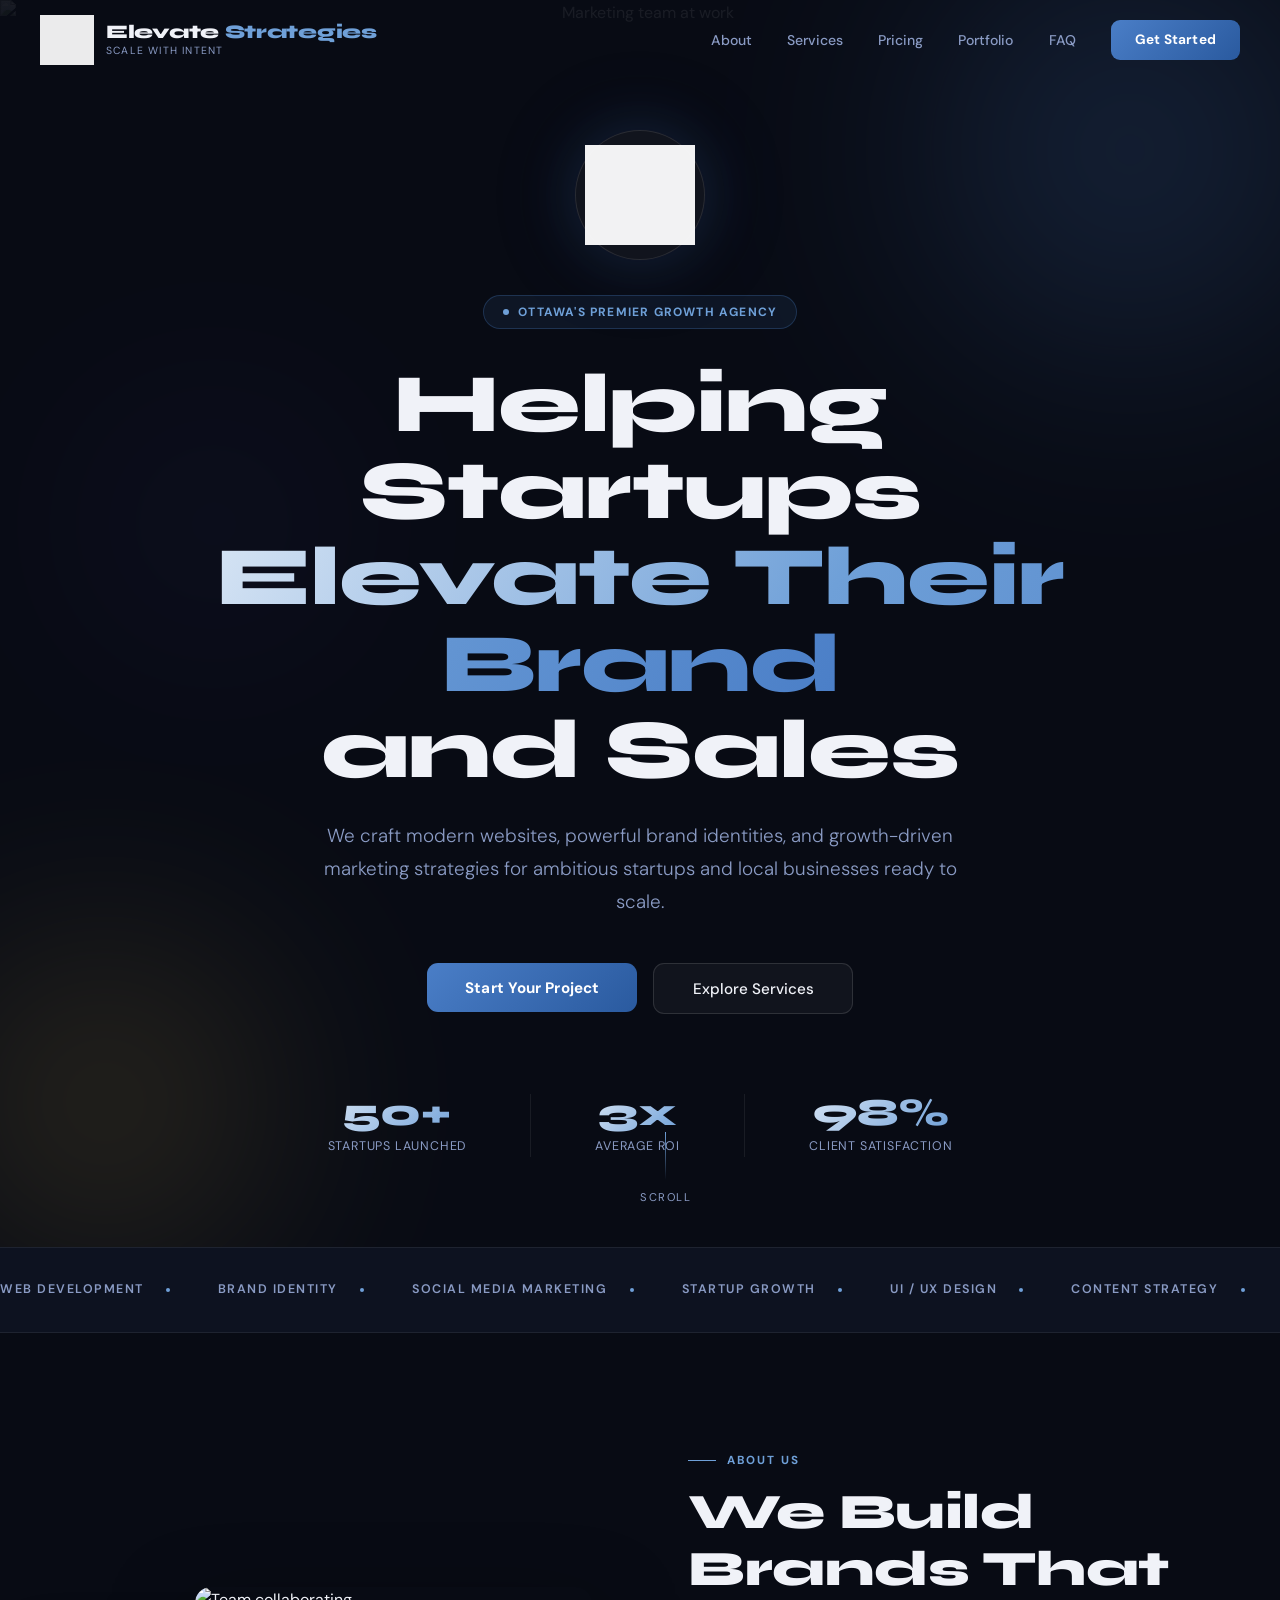
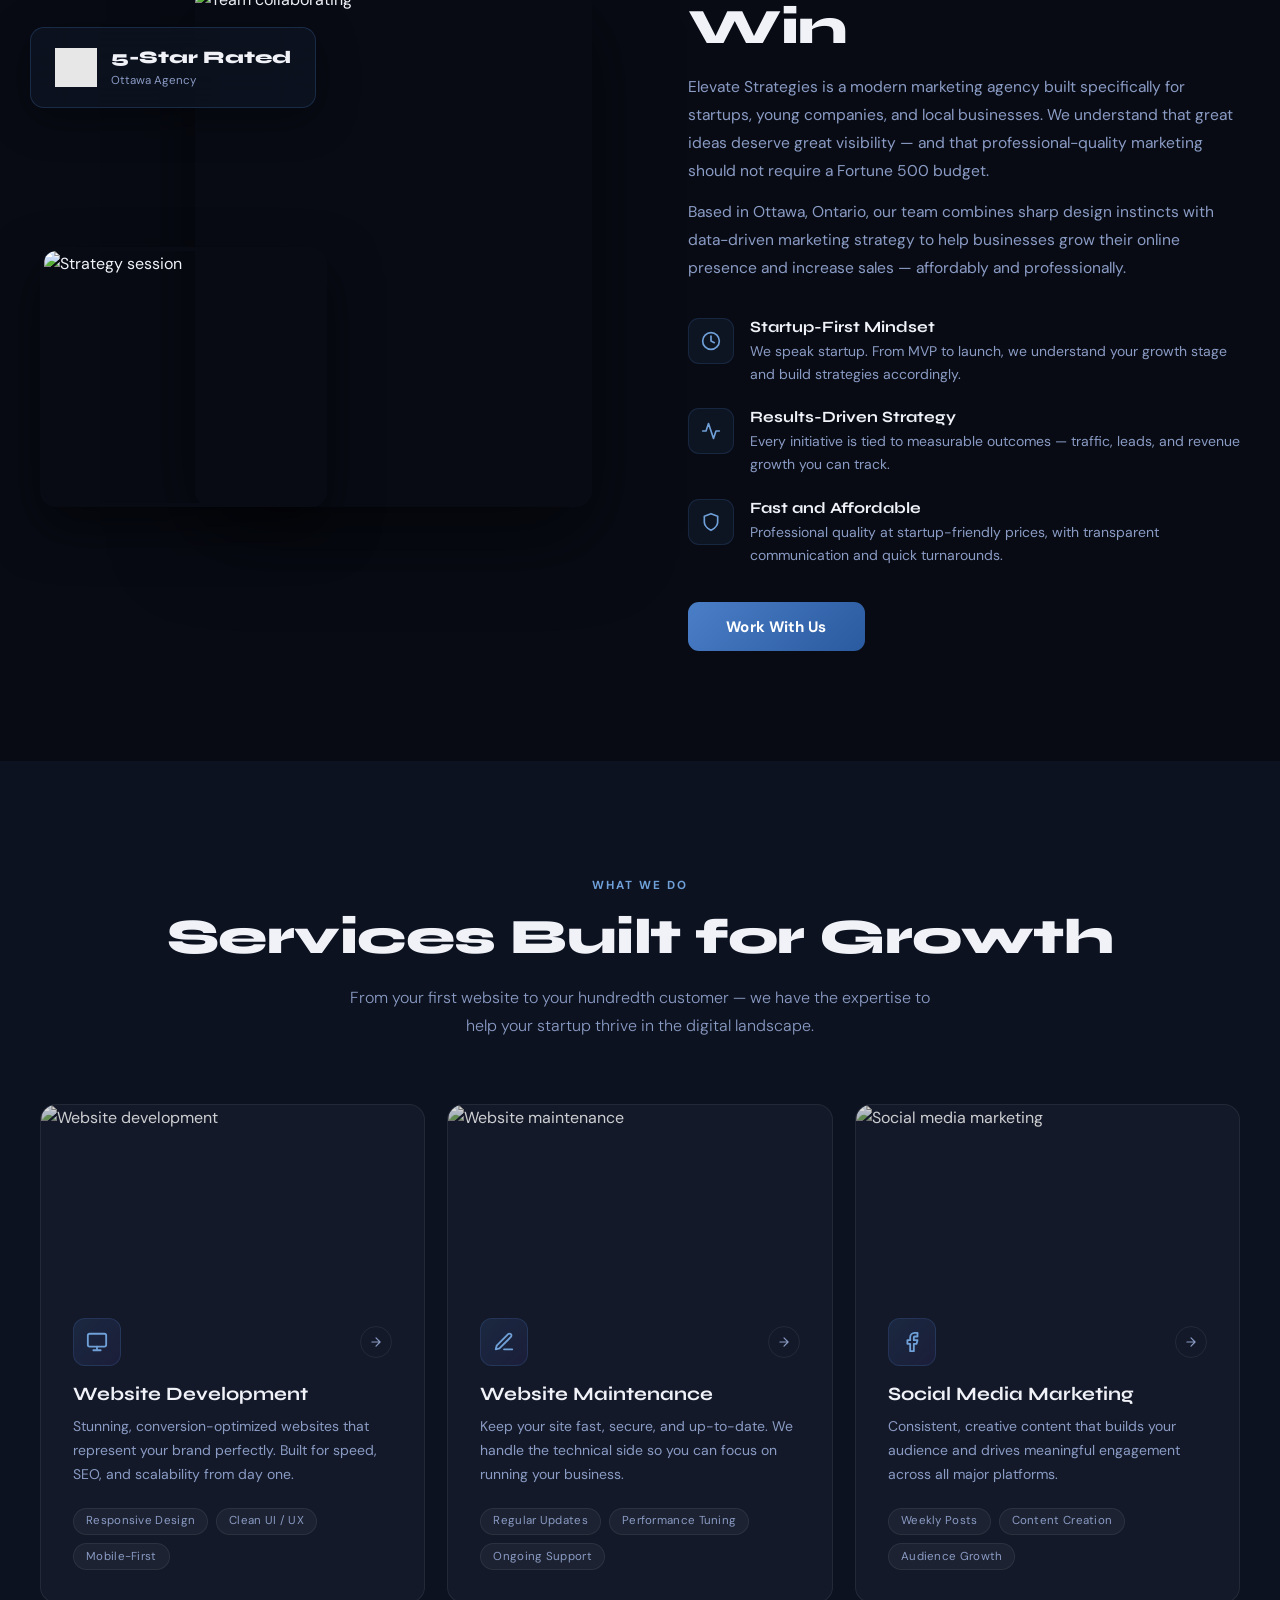
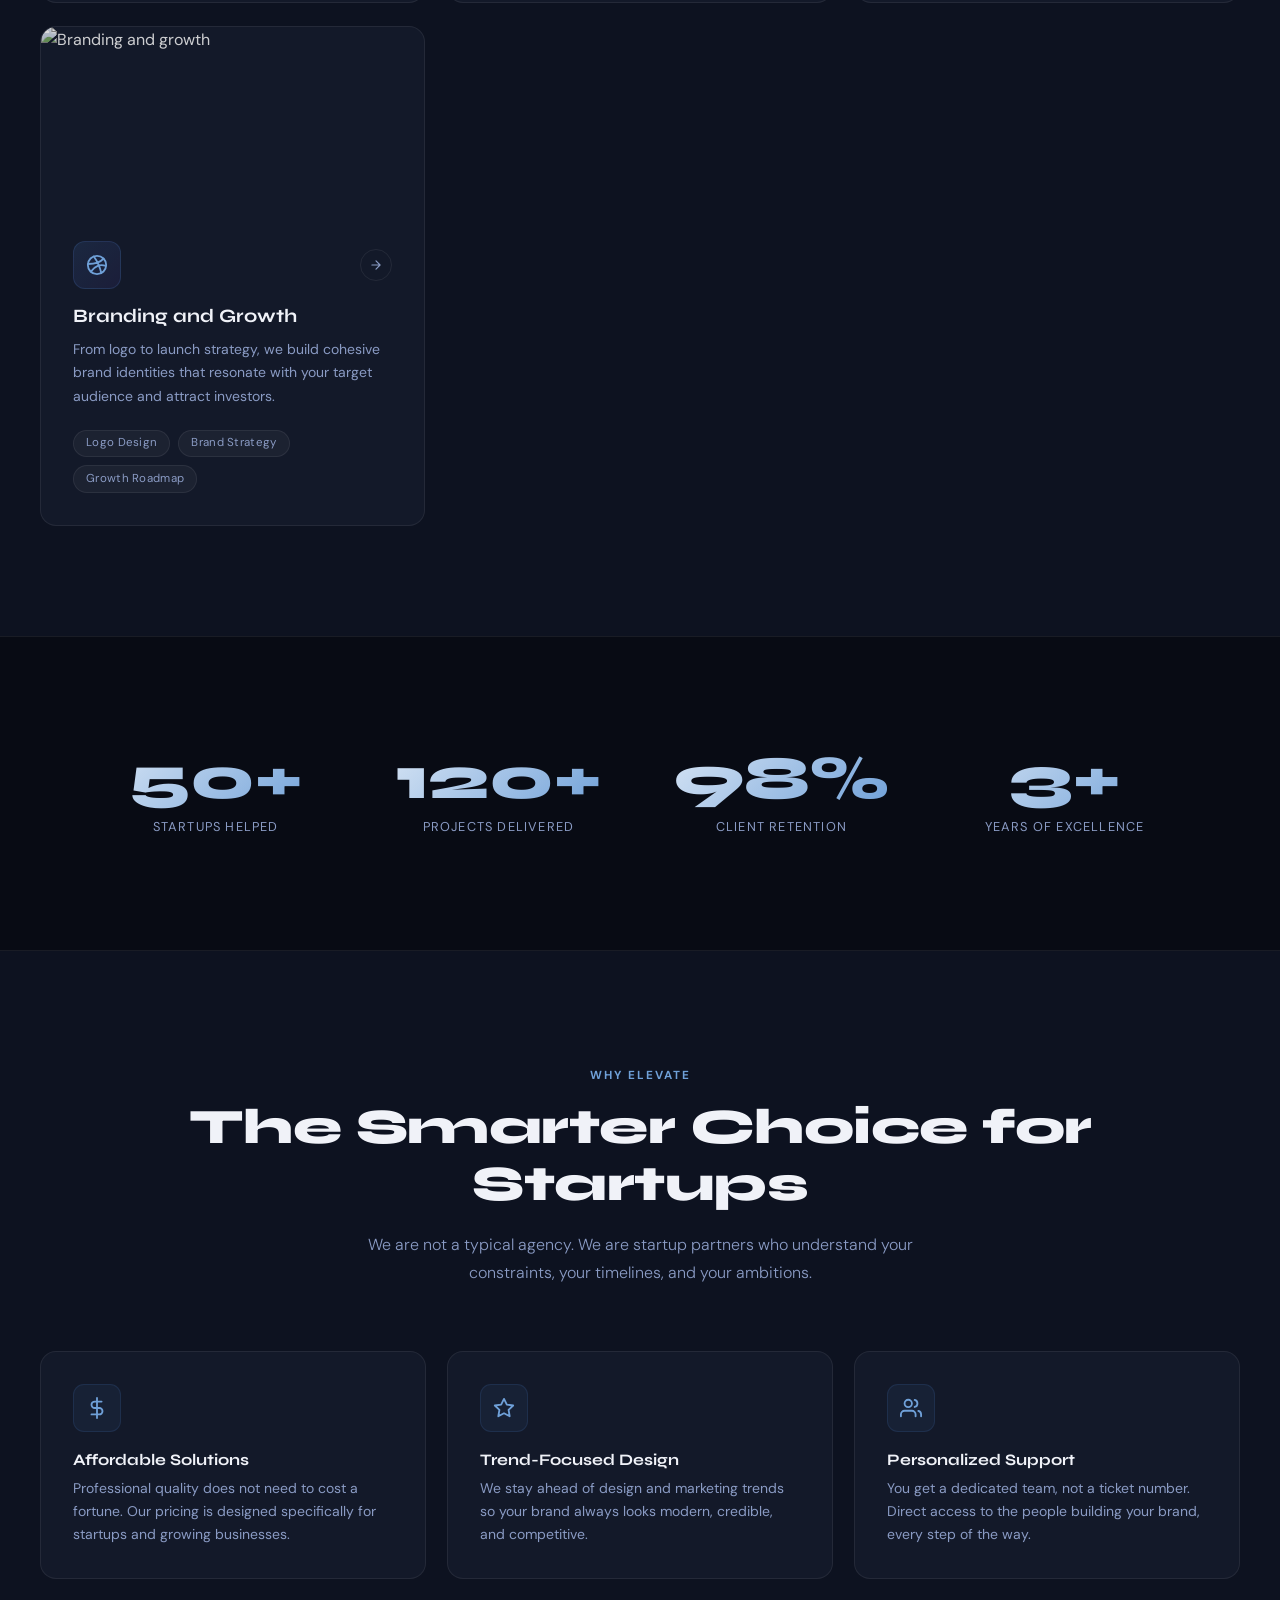
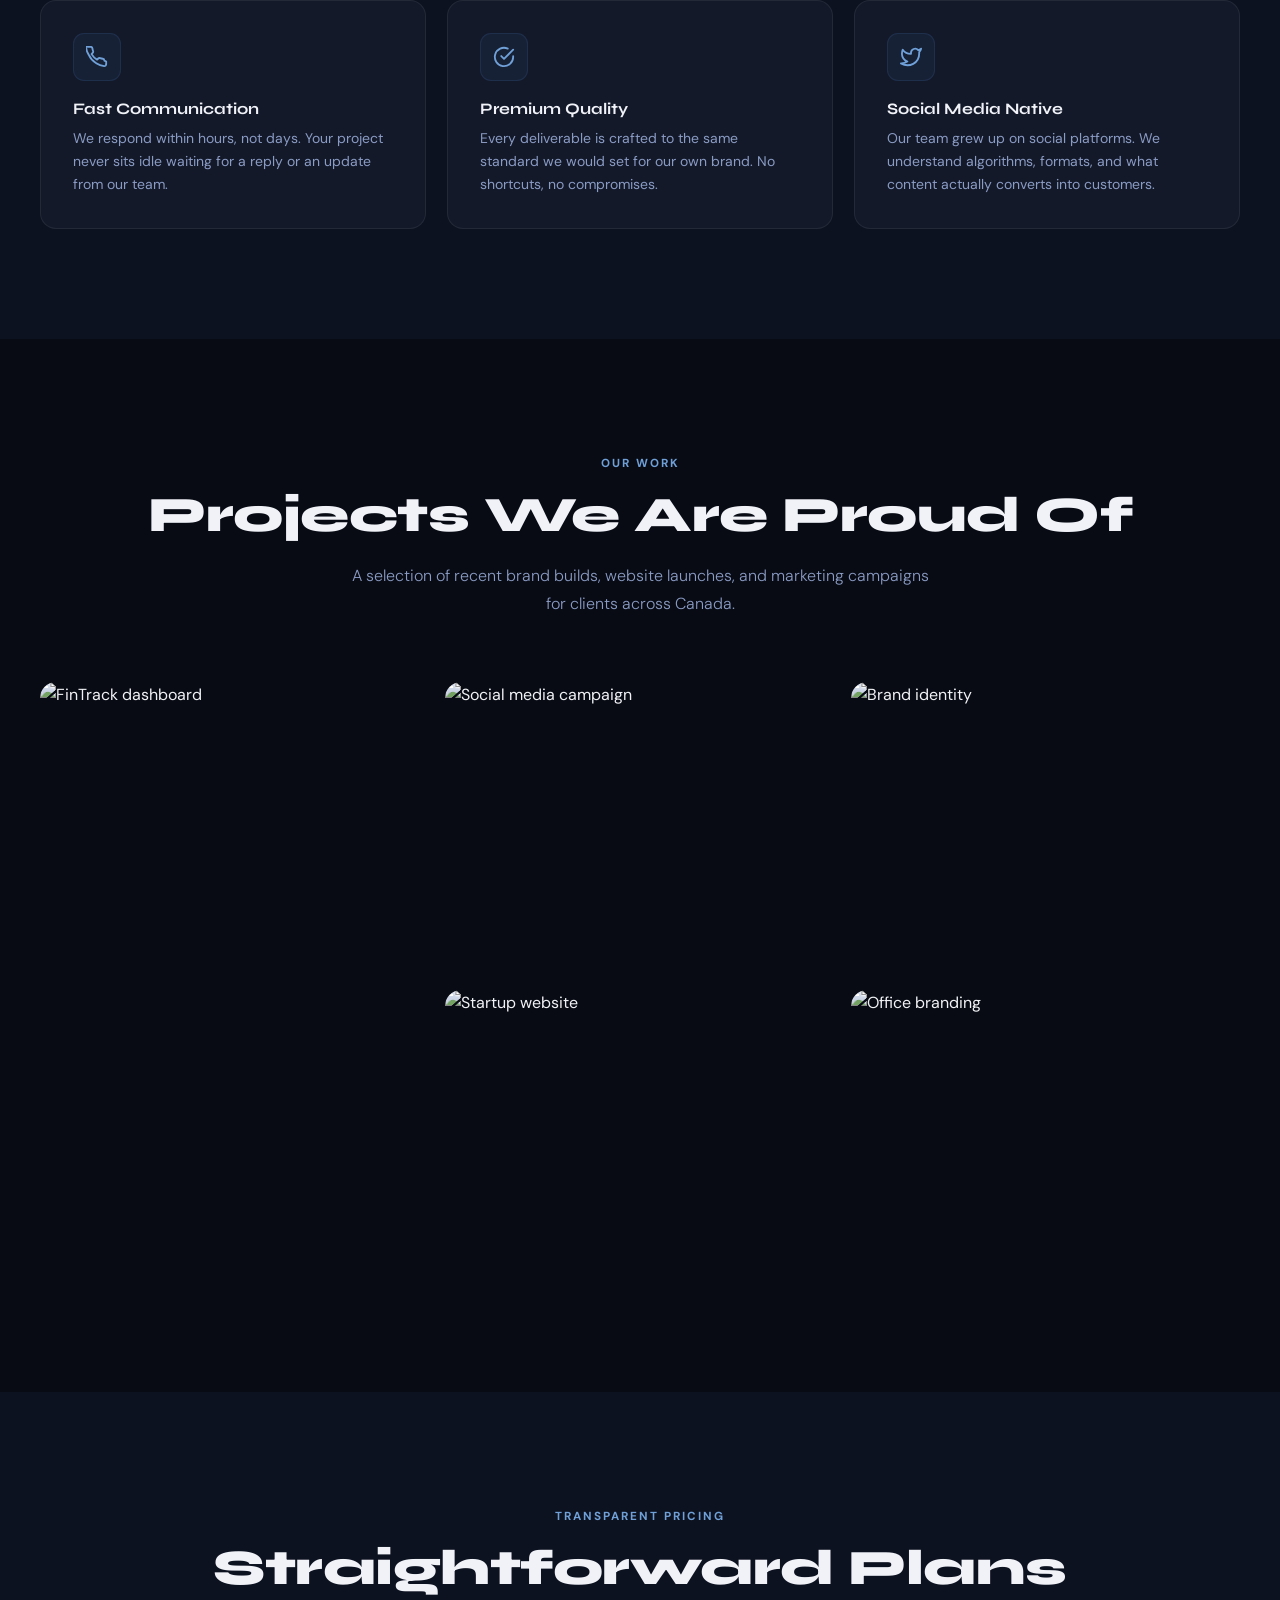
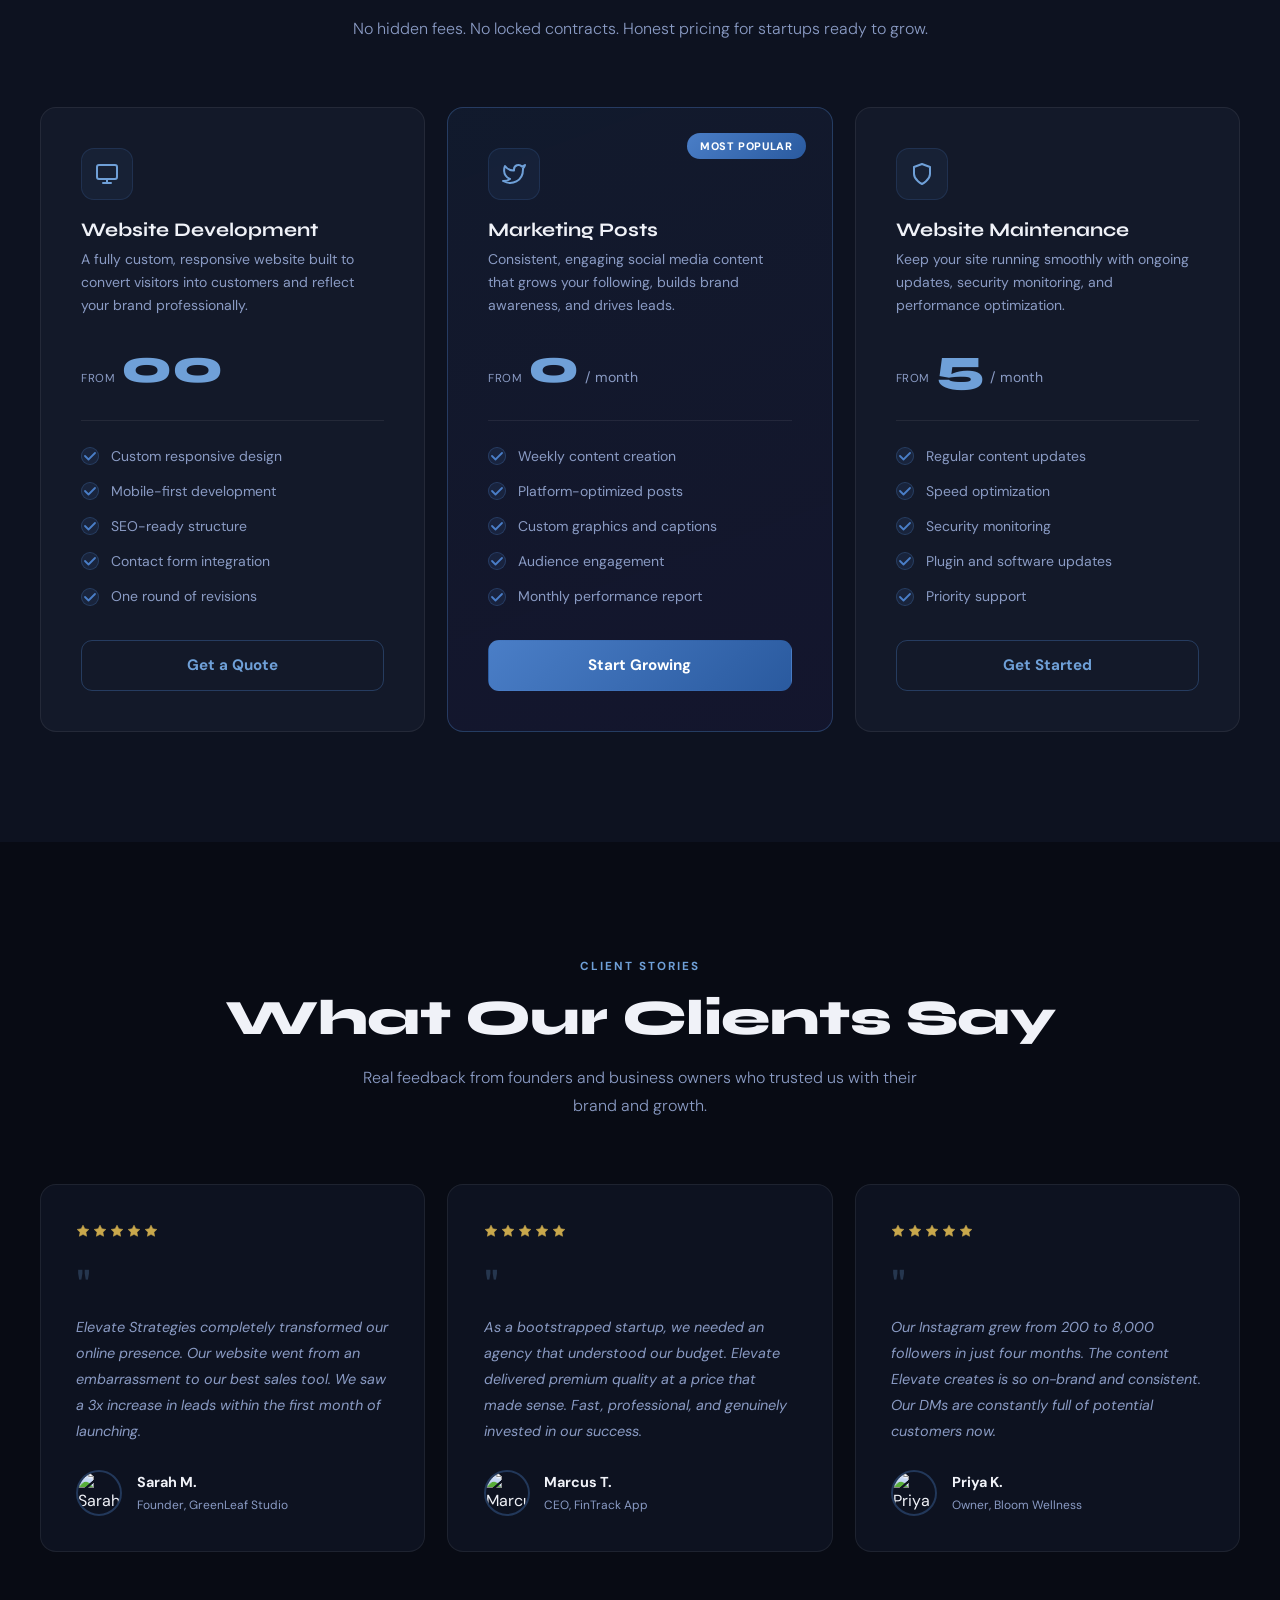
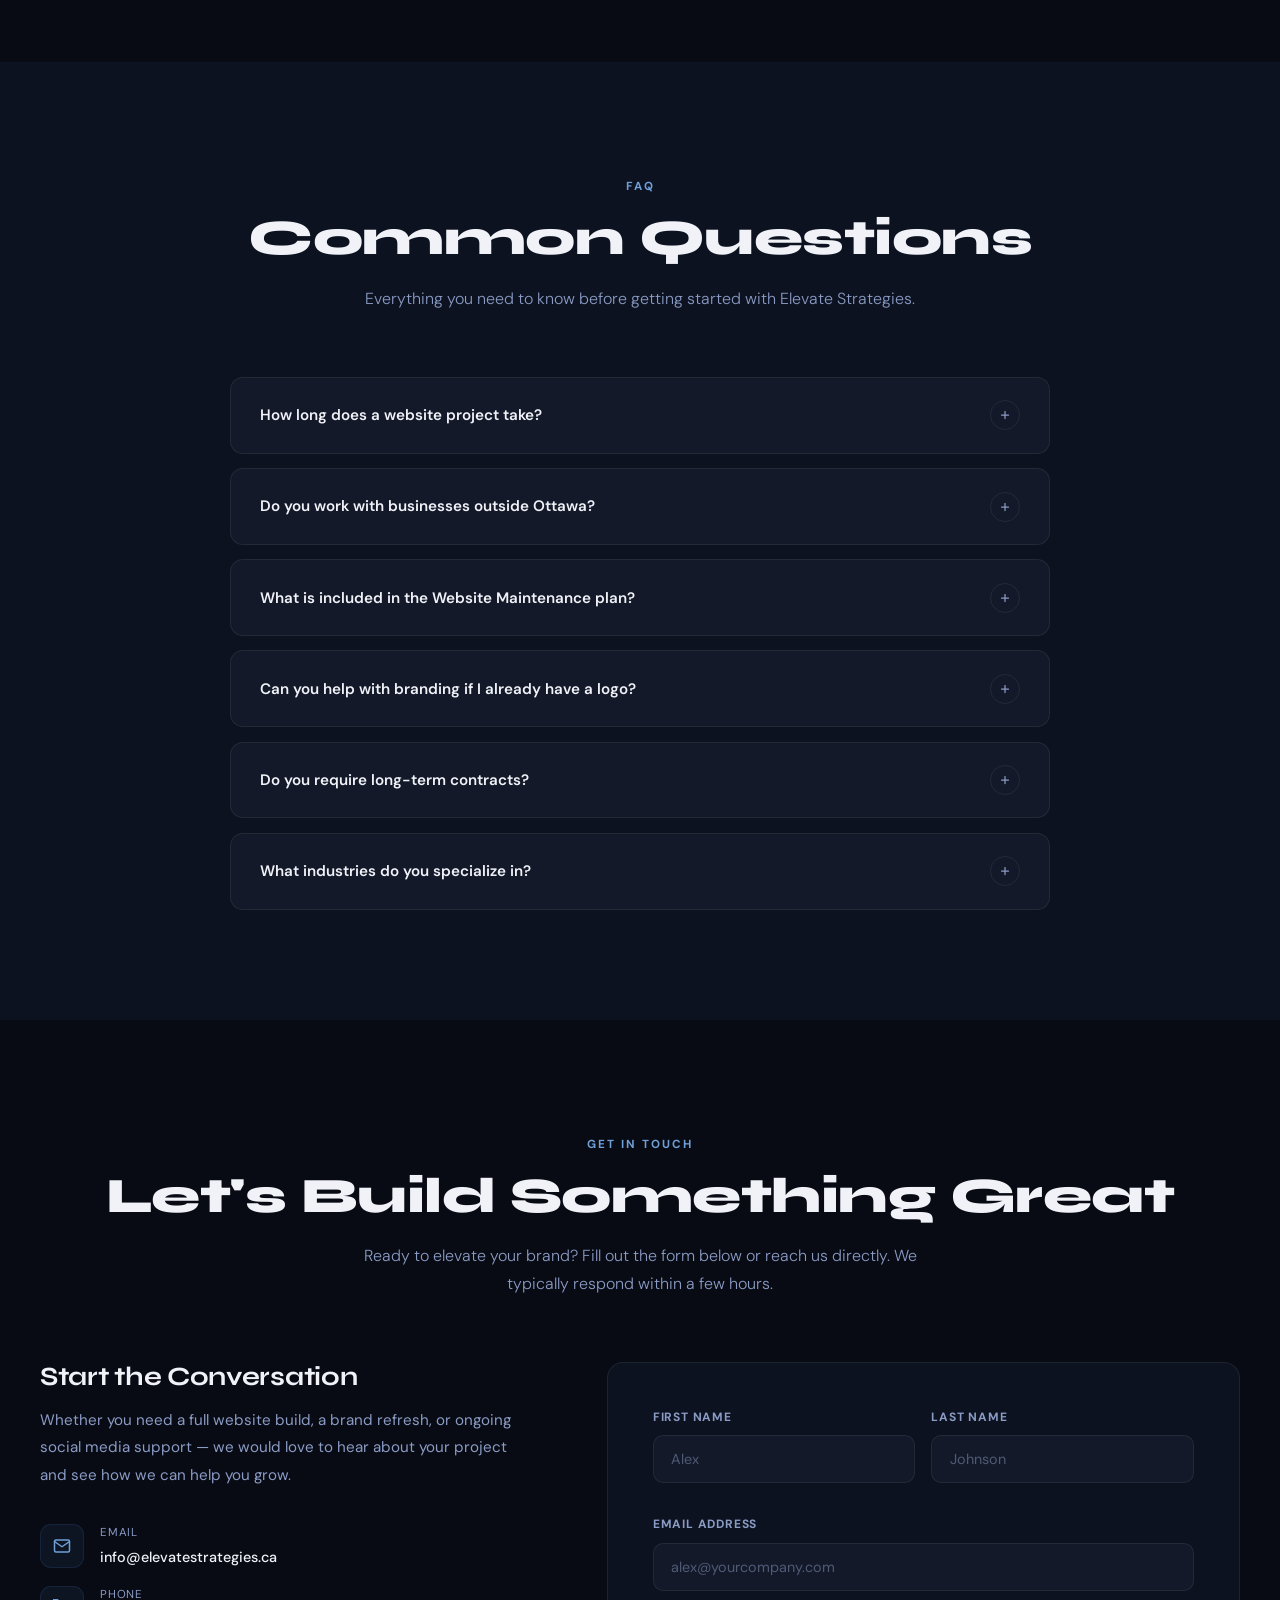
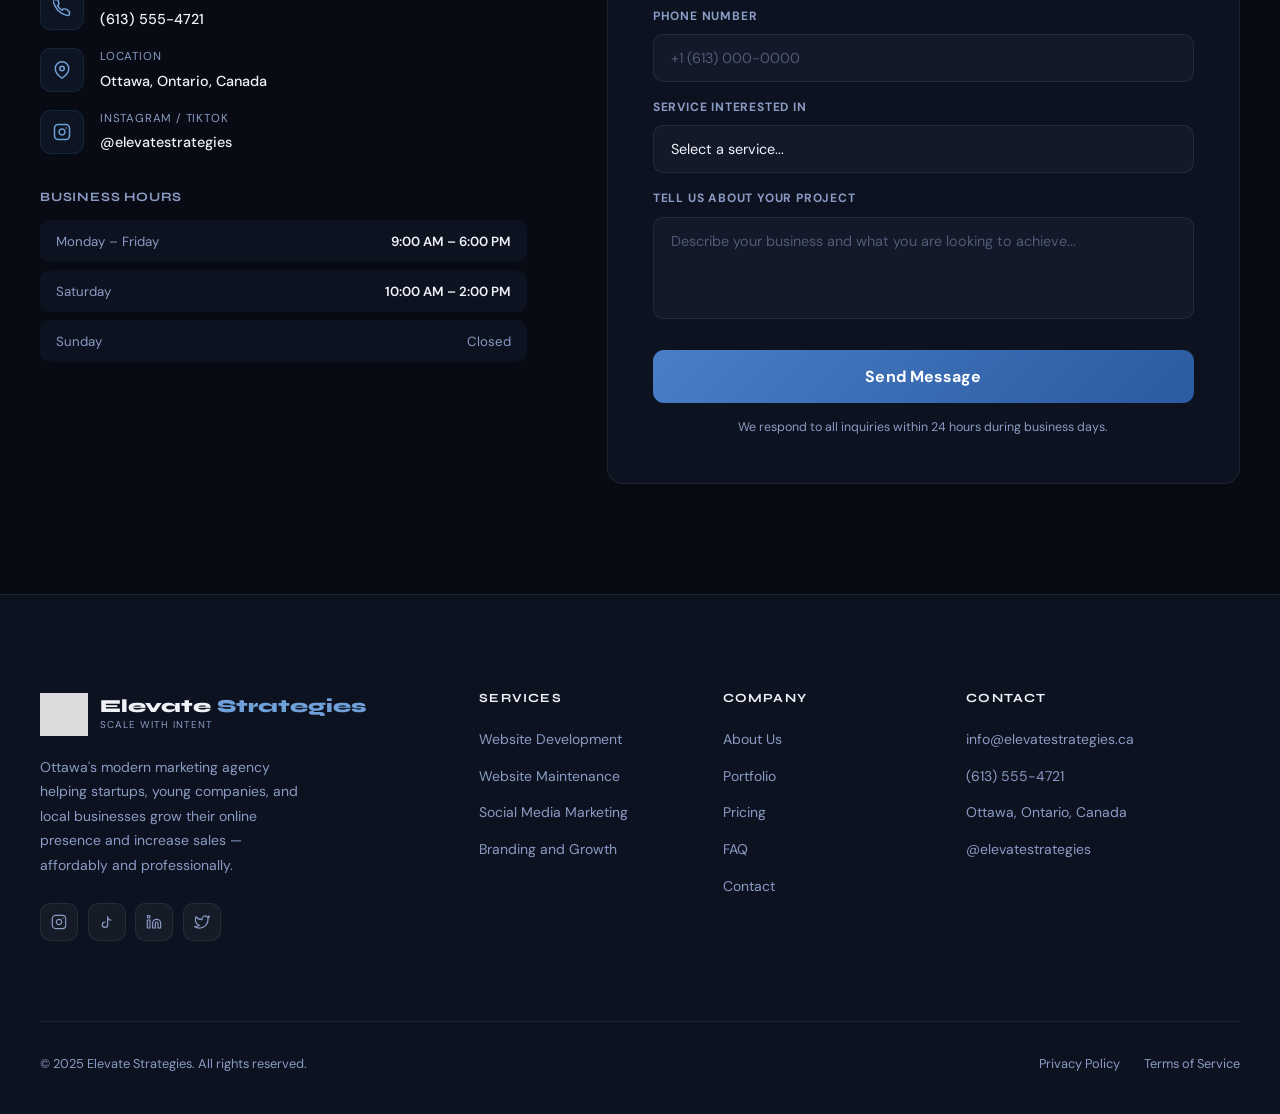
==== index.html @ 41446cbd "Create index.html" ====
<!DOCTYPE html>
<html lang="en">
<head>
<meta charset="UTF-8"/>
<meta name="viewport" content="width=device-width,initial-scale=1.0"/>
<meta name="description" content="Elevate Strategies – Helping Startups Elevate Their Brand and Sales. Ottawa's modern marketing agency for website development, branding, and social media marketing."/>
<title>Elevate Strategies – Scale With Intent</title>
<link rel="preconnect" href="https://fonts.googleapis.com"/>
<link href="https://fonts.googleapis.com/css2?family=Syne:wght@400;500;600;700;800&family=DM+Sans:ital,opsz,wght@0,9..40,300;0,9..40,400;0,9..40,500;1,9..40,300&display=swap" rel="stylesheet"/>
<style>
*{margin:0;padding:0;box-sizing:border-box}
:root{
  --gold:#C9A84C;
  --gold-light:#E8C96A;
  --gold-dark:#a07830;
  --blue:#4A7EC7;
  --blue-light:#6fa0d8;
  --blue-pale:#d6e4f4;
  --dark:#080B14;
  --dark2:#0D1220;
  --dark3:#131929;
  --text:#F0F2F8;
  --text-muted:#8A9BC4;
  --accent2:#7C5CFC;
  --border:rgba(255,255,255,0.07);
  --radius:16px;
}
html{scroll-behavior:smooth}
body{font-family:'DM Sans',sans-serif;background:var(--dark);color:var(--text);overflow-x:hidden;line-height:1.6}
h1,h2,h3,h4,h5{font-family:'Syne',sans-serif;line-height:1.15}
img{display:block;max-width:100%}
a{text-decoration:none;color:inherit}
button{font-family:'DM Sans',sans-serif;cursor:pointer;border:none;outline:none}

/* NAV */
nav{position:fixed;top:0;left:0;right:0;z-index:1000;padding:0 2.5rem;transition:background .4s,border-color .4s}
nav.scrolled{background:rgba(8,11,20,0.96);backdrop-filter:blur(24px);-webkit-backdrop-filter:blur(24px);border-bottom:1px solid var(--border)}
.nav-inner{max-width:1320px;margin:0 auto;display:flex;align-items:center;justify-content:space-between;height:80px}
.nav-logo{display:flex;align-items:center;gap:12px}
.nav-logo-img{width:54px;height:54px;object-fit:contain;filter:brightness(0) invert(1);opacity:.92;transition:opacity .3s}
.nav-logo-img:hover{opacity:1}
.logo-name{font-family:'Syne',sans-serif;font-weight:800;font-size:1.2rem;letter-spacing:-.3px;line-height:1.1}
.logo-name span{color:var(--blue-light)}
.logo-tagline{font-size:.65rem;color:var(--text-muted);letter-spacing:1.2px;text-transform:uppercase;margin-top:1px}
.nav-links{display:flex;align-items:center;gap:2.2rem;font-size:.88rem;font-weight:500}
.nav-links a{color:var(--text-muted);transition:color .25s}
.nav-links a:hover{color:var(--text)}
.nav-cta{background:linear-gradient(135deg,var(--blue),#2a5a9f);color:#fff !important;padding:.55rem 1.5rem;border-radius:9px;font-weight:700;font-size:.85rem;letter-spacing:.2px;transition:transform .25s,box-shadow .25s !important}
.nav-cta:hover{transform:translateY(-1px);box-shadow:0 8px 28px rgba(74,126,199,.4)}
.hamburger{display:none;background:none;border:none;cursor:pointer;padding:.4rem;flex-direction:column;gap:5px}
.hamburger span{display:block;width:22px;height:1.5px;background:var(--text);border-radius:2px;transition:all .3s}
.hamburger.open span:nth-child(1){transform:translateY(6.5px) rotate(45deg)}
.hamburger.open span:nth-child(2){opacity:0}
.hamburger.open span:nth-child(3){transform:translateY(-6.5px) rotate(-45deg)}
.mobile-menu{display:none;position:fixed;top:80px;left:0;right:0;background:rgba(8,11,20,0.98);backdrop-filter:blur(24px);padding:1.5rem 2rem 2rem;border-bottom:1px solid var(--border);z-index:999;flex-direction:column;gap:1.2rem}
.mobile-menu.open{display:flex}
.mobile-menu a{font-size:1rem;color:var(--text-muted);padding:.5rem 0;border-bottom:1px solid var(--border)}
.mobile-menu .nav-cta{border:none;text-align:center;padding:.75rem}
@media(max-width:820px){.nav-links{display:none}.hamburger{display:flex}}

/* HERO */
.hero{min-height:100vh;display:flex;flex-direction:column;align-items:center;justify-content:center;text-align:center;padding:130px 2rem 90px;position:relative;overflow:hidden}
.hero-bg{position:absolute;inset:0;z-index:0}
.hero-bg img{width:100%;height:100%;object-fit:cover;opacity:.16;filter:saturate(.45) brightness(.9)}
.hero-gradient{position:absolute;inset:0;background:linear-gradient(180deg,rgba(8,11,20,.5) 0%,rgba(8,11,20,.1) 45%,rgba(8,11,20,.8) 85%,var(--dark) 100%)}
.orb{position:absolute;border-radius:50%;filter:blur(110px);opacity:.28;animation:orb-float 10s ease-in-out infinite}
.orb-1{width:600px;height:600px;background:radial-gradient(circle,var(--blue),transparent 70%);top:-150px;right:-150px;animation-delay:0s}
.orb-2{width:450px;height:450px;background:radial-gradient(circle,var(--gold),transparent 70%);bottom:-80px;left:-120px;animation-delay:5s}
.orb-3{width:300px;height:300px;background:radial-gradient(circle,var(--accent2),transparent 70%);top:30%;left:5%;animation-delay:2.5s;opacity:.12}
@keyframes orb-float{0%,100%{transform:translateY(0) scale(1)}50%{transform:translateY(-40px) scale(1.06)}}

.hero-content{position:relative;z-index:2;max-width:950px}

/* Hero logo */
.hero-logo-wrap{margin-bottom:2.2rem;animation:fade-up .9s ease both;display:flex;justify-content:center}
.hero-logo-circle{width:130px;height:130px;border-radius:50%;background:rgba(255,255,255,0.04);border:1px solid rgba(255,255,255,0.1);display:flex;align-items:center;justify-content:center;backdrop-filter:blur(10px);box-shadow:0 0 60px rgba(74,126,199,.2),0 0 120px rgba(74,126,199,.08)}
.hero-logo-circle img{width:110px;height:110px;object-fit:contain;filter:brightness(0) invert(1);opacity:.95}

.hero-badge{display:inline-flex;align-items:center;gap:.6rem;background:rgba(74,126,199,.1);border:1px solid rgba(74,126,199,.28);border-radius:50px;padding:.4rem 1.2rem;font-size:.75rem;font-weight:700;letter-spacing:1.2px;text-transform:uppercase;color:var(--blue-light);margin-bottom:2rem;animation:fade-up .9s .1s ease both}
.badge-dot{width:6px;height:6px;background:var(--blue-light);border-radius:50%;animation:pulse 2s infinite}
@keyframes pulse{0%,100%{opacity:1;transform:scale(1)}50%{opacity:.4;transform:scale(1.6)}}

.hero h1{font-size:clamp(3rem,6.5vw,5.8rem);font-weight:800;line-height:1.04;margin-bottom:1.6rem;animation:fade-up .9s .2s ease both;letter-spacing:-1px}
.blue-text{background:linear-gradient(120deg,var(--blue-pale) 0%,var(--blue-light) 50%,var(--blue) 100%);-webkit-background-clip:text;-webkit-text-fill-color:transparent;background-clip:text}
.hero p{font-size:1.18rem;color:var(--text-muted);max-width:640px;margin:0 auto 2.8rem;font-weight:300;line-height:1.75;animation:fade-up .9s .35s ease both}
.hero-btns{display:flex;gap:1rem;justify-content:center;flex-wrap:wrap;animation:fade-up .9s .5s ease both}
.btn-primary{background:linear-gradient(135deg,var(--blue),#2a5a9f);color:#fff;padding:.9rem 2.4rem;border-radius:11px;font-weight:700;font-size:.95rem;letter-spacing:.1px;transition:transform .25s,box-shadow .25s}
.btn-primary:hover{transform:translateY(-2px);box-shadow:0 14px 36px rgba(74,126,199,.45)}
.btn-ghost{background:rgba(255,255,255,.04);border:1px solid rgba(255,255,255,.12);color:var(--text);padding:.9rem 2.4rem;border-radius:11px;font-weight:500;font-size:.95rem;backdrop-filter:blur(10px);transition:background .25s,border-color .25s,transform .25s}
.btn-ghost:hover{background:rgba(255,255,255,.08);border-color:rgba(255,255,255,.22);transform:translateY(-2px)}
.hero-stats{display:flex;gap:4rem;justify-content:center;margin-top:5rem;flex-wrap:wrap;animation:fade-up .9s .65s ease both}
.hero-stat .num{font-family:'Syne',sans-serif;font-size:2.4rem;font-weight:800;background:linear-gradient(135deg,var(--blue-pale),var(--blue-light));-webkit-background-clip:text;-webkit-text-fill-color:transparent;background-clip:text;line-height:1}
.hero-stat .lbl{font-size:.78rem;color:var(--text-muted);letter-spacing:.8px;text-transform:uppercase;margin-top:.3rem}
.hero-stat-divider{width:1px;background:var(--border);align-self:stretch}
.scroll-hint{position:absolute;bottom:2.5rem;left:50%;transform:translateX(-50%);display:flex;flex-direction:column;align-items:center;gap:.6rem;color:var(--text-muted);font-size:.7rem;letter-spacing:1.5px;text-transform:uppercase;z-index:2;animation:fade-up 1s 1s ease both}
.scroll-line{width:1px;height:48px;background:linear-gradient(to bottom,var(--blue-light),transparent);animation:scroll-pulse 2.2s ease-in-out infinite}
@keyframes scroll-pulse{0%{opacity:0;transform:scaleY(0);transform-origin:top}50%{opacity:1;transform:scaleY(1);transform-origin:top}51%{transform:scaleY(1);transform-origin:bottom}100%{opacity:0;transform:scaleY(0);transform-origin:bottom}}
@keyframes fade-up{from{opacity:0;transform:translateY(32px)}to{opacity:1;transform:translateY(0)}}

/* MARQUEE */
.marquee-wrap{padding:32px 0;background:var(--dark2);border-top:1px solid var(--border);border-bottom:1px solid var(--border);overflow:hidden}
.marquee-track{display:flex;gap:3rem;animation:marquee 22s linear infinite;white-space:nowrap}
.marquee-track:hover{animation-play-state:paused}
@keyframes marquee{from{transform:translateX(0)}to{transform:translateX(-50%)}}
.marquee-item{display:flex;align-items:center;gap:.9rem;font-size:.78rem;font-weight:600;letter-spacing:1.5px;text-transform:uppercase;color:var(--text-muted);flex-shrink:0}
.marquee-item::after{content:'';width:4px;height:4px;background:var(--blue-light);border-radius:50%;margin-left:.5rem}

/* SECTIONS */
section{padding:110px 2.5rem}
.inner{max-width:1320px;margin:0 auto}
.section-eyebrow{display:inline-flex;align-items:center;gap:.7rem;font-size:.73rem;font-weight:700;letter-spacing:2px;text-transform:uppercase;color:var(--blue-light);margin-bottom:.9rem}
.section-eyebrow::before{content:'';width:28px;height:1px;background:var(--blue-light)}
.section-title{font-size:clamp(2rem,4vw,3.1rem);font-weight:800;margin-bottom:1.1rem;letter-spacing:-.5px}
.section-sub{font-size:1rem;color:var(--text-muted);max-width:580px;font-weight:300;line-height:1.75}
.centered{text-align:center}
.centered .section-eyebrow{justify-content:center}
.centered .section-eyebrow::before{display:none}
.centered .section-sub{margin:0 auto}

/* ABOUT */
.about-grid{display:grid;grid-template-columns:1fr 1fr;gap:6rem;align-items:center}
@media(max-width:960px){.about-grid{grid-template-columns:1fr;gap:3rem}}
.img-stack{position:relative;height:520px}
.img-main{width:72%;height:100%;object-fit:cover;border-radius:var(--radius);position:absolute;right:0;top:0;box-shadow:0 30px 80px rgba(0,0,0,.5)}
.img-secondary{width:52%;height:50%;object-fit:cover;border-radius:var(--radius);position:absolute;left:0;bottom:0;border:4px solid var(--dark);box-shadow:0 20px 50px rgba(0,0,0,.5)}
.img-badge{position:absolute;top:2.5rem;left:-10px;background:rgba(13,18,32,.9);border:1px solid rgba(74,126,199,.25);border-radius:14px;padding:1rem 1.5rem;display:flex;align-items:center;gap:.9rem;backdrop-filter:blur(20px);z-index:3;box-shadow:0 10px 40px rgba(0,0,0,.4)}
.img-badge .badge-logo{width:42px;height:42px;object-fit:contain;filter:brightness(0) invert(1);opacity:.9}
.img-badge .b-val{font-family:'Syne',sans-serif;font-weight:800;font-size:1.1rem}
.img-badge .b-sub{font-size:.72rem;color:var(--text-muted)}
.about-features{display:flex;flex-direction:column;gap:1.4rem;margin-top:2.2rem}
.a-feature{display:flex;gap:1rem;align-items:flex-start}
.a-feature-icon{width:46px;height:46px;flex-shrink:0;background:rgba(74,126,199,.08);border:1px solid rgba(74,126,199,.18);border-radius:11px;display:flex;align-items:center;justify-content:center}
.a-feature-icon svg{width:20px;height:20px;fill:none;stroke:var(--blue-light);stroke-width:2;stroke-linecap:round;stroke-linejoin:round}
.a-feature h4{font-size:.98rem;font-weight:700;margin-bottom:.25rem}
.a-feature p{font-size:.875rem;color:var(--text-muted);line-height:1.65}

/* SERVICES */
.services-grid{display:grid;grid-template-columns:repeat(auto-fit,minmax(285px,1fr));gap:1.4rem;margin-top:4rem}
.service-card{background:var(--dark3);border:1px solid var(--border);border-radius:var(--radius);overflow:hidden;position:relative;transition:transform .4s,border-color .4s,box-shadow .4s}
.service-card::after{content:'';position:absolute;inset:0;background:linear-gradient(135deg,rgba(74,126,199,.07),transparent);opacity:0;transition:opacity .4s;pointer-events:none}
.service-card:hover{transform:translateY(-7px);border-color:rgba(74,126,199,.3);box-shadow:0 24px 64px rgba(0,0,0,.45)}
.service-card:hover::after{opacity:1}
.service-img-wrap{position:relative;overflow:hidden;height:185px}
.service-img-wrap img{width:100%;height:100%;object-fit:cover;filter:saturate(.55) brightness(.85);transition:filter .5s,transform .5s}
.service-card:hover .service-img-wrap img{filter:saturate(.9) brightness(.95);transform:scale(1.04)}
.service-img-overlay{position:absolute;inset:0;background:linear-gradient(to bottom,transparent 50%,var(--dark3))}
.service-body{padding:1.8rem 2rem 2rem}
.service-icon-row{display:flex;align-items:center;justify-content:space-between;margin-bottom:1.1rem}
.service-icon{width:48px;height:48px;background:linear-gradient(135deg,rgba(74,126,199,.15),rgba(124,92,252,.08));border:1px solid rgba(74,126,199,.2);border-radius:12px;display:flex;align-items:center;justify-content:center}
.service-icon svg{width:22px;height:22px;fill:none;stroke:var(--blue-light);stroke-width:2;stroke-linecap:round;stroke-linejoin:round}
.service-arrow{width:32px;height:32px;border:1px solid var(--border);border-radius:50%;display:flex;align-items:center;justify-content:center;transition:background .3s,border-color .3s}
.service-arrow svg{width:14px;height:14px;fill:none;stroke:var(--text-muted);stroke-width:2;stroke-linecap:round;stroke-linejoin:round;transition:stroke .3s}
.service-card:hover .service-arrow{background:rgba(74,126,199,.1);border-color:rgba(74,126,199,.35)}
.service-card:hover .service-arrow svg{stroke:var(--blue-light)}
.service-card h3{font-size:1.18rem;font-weight:700;margin-bottom:.6rem}
.service-card p{font-size:.875rem;color:var(--text-muted);line-height:1.7;margin-bottom:1.3rem}
.service-tags{display:flex;flex-wrap:wrap;gap:.5rem}
.service-tag{background:rgba(255,255,255,.04);border:1px solid var(--border);border-radius:50px;padding:.22rem .75rem;font-size:.72rem;color:var(--text-muted);letter-spacing:.3px}

/* STATS */
.stats-section{background:var(--dark);padding:80px 2.5rem;border-top:1px solid var(--border);border-bottom:1px solid var(--border)}
.stats-row{max-width:1100px;margin:0 auto;display:grid;grid-template-columns:repeat(4,1fr);gap:2rem}
@media(max-width:760px){.stats-row{grid-template-columns:repeat(2,1fr)}}
.stat-box{text-align:center;padding:2rem 1rem}
.stat-num{font-family:'Syne',sans-serif;font-size:3.8rem;font-weight:800;line-height:1;background:linear-gradient(135deg,var(--blue-pale),var(--blue-light));-webkit-background-clip:text;-webkit-text-fill-color:transparent;background-clip:text;margin-bottom:.5rem}
.stat-label{font-size:.8rem;color:var(--text-muted);text-transform:uppercase;letter-spacing:1.2px}

/* WHY US */
.why-grid{display:grid;grid-template-columns:repeat(3,1fr);gap:1.3rem;margin-top:4rem}
@media(max-width:920px){.why-grid{grid-template-columns:repeat(2,1fr)}}
@media(max-width:560px){.why-grid{grid-template-columns:1fr}}
.why-card{background:var(--dark3);border:1px solid var(--border);border-radius:var(--radius);padding:2rem;position:relative;overflow:hidden;transition:transform .35s,border-color .35s}
.why-card::after{content:'';position:absolute;bottom:0;left:0;right:0;height:2px;background:linear-gradient(90deg,var(--blue-light),var(--accent2));transform:scaleX(0);transform-origin:left;transition:transform .4s}
.why-card:hover{transform:translateY(-5px);border-color:rgba(74,126,199,.25)}
.why-card:hover::after{transform:scaleX(1)}
.why-icon{width:48px;height:48px;margin-bottom:1.2rem;background:rgba(74,126,199,.08);border:1px solid rgba(74,126,199,.15);border-radius:11px;display:flex;align-items:center;justify-content:center}
.why-icon svg{width:22px;height:22px;fill:none;stroke:var(--blue-light);stroke-width:2;stroke-linecap:round;stroke-linejoin:round}
.why-card h3{font-size:1rem;font-weight:700;margin-bottom:.5rem}
.why-card p{font-size:.875rem;color:var(--text-muted);line-height:1.65}

/* PORTFOLIO */
.portfolio-grid{display:grid;grid-template-columns:repeat(3,1fr);grid-template-rows:auto auto;gap:1rem;margin-top:4rem}
@media(max-width:860px){.portfolio-grid{grid-template-columns:repeat(2,1fr)}}
@media(max-width:560px){.portfolio-grid{grid-template-columns:1fr}}
.portfolio-item{position:relative;border-radius:var(--radius);overflow:hidden;cursor:pointer;aspect-ratio:4/3}
.portfolio-item.tall{grid-row:span 2;aspect-ratio:auto}
.portfolio-item img{width:100%;height:100%;object-fit:cover;transition:transform .55s,filter .45s;filter:saturate(.55)}
.portfolio-item:hover img{transform:scale(1.07);filter:saturate(.9)}
.portfolio-overlay{position:absolute;inset:0;background:linear-gradient(to top,rgba(8,11,20,.97) 0%,rgba(8,11,20,.2) 55%,transparent 100%);display:flex;align-items:flex-end;padding:1.5rem;opacity:0;transition:opacity .4s}
.portfolio-item:hover .portfolio-overlay{opacity:1}
.portfolio-label{padding:.3rem .8rem;background:rgba(74,126,199,.15);border:1px solid rgba(74,126,199,.35);border-radius:50px;font-size:.7rem;font-weight:700;color:var(--blue-light);letter-spacing:.5px;text-transform:uppercase;margin-bottom:.5rem;display:inline-block}
.portfolio-overlay h4{font-size:.98rem;font-weight:700}

/* PRICING */
.pricing-grid{display:grid;grid-template-columns:repeat(3,1fr);gap:1.4rem;margin-top:4rem}
@media(max-width:900px){.pricing-grid{grid-template-columns:1fr}}
.pricing-card{background:var(--dark3);border:1px solid var(--border);border-radius:var(--radius);padding:2.5rem;position:relative;overflow:hidden;transition:transform .35s,box-shadow .35s;display:flex;flex-direction:column}
.pricing-card:hover{transform:translateY(-5px);box-shadow:0 24px 60px rgba(0,0,0,.4)}
.pricing-card.featured{background:linear-gradient(160deg,rgba(74,126,199,.08),rgba(124,92,252,.06));border-color:rgba(74,126,199,.35)}
.pricing-popular{position:absolute;top:1.6rem;right:1.6rem;background:linear-gradient(135deg,var(--blue),#2a5a9f);color:#fff;font-size:.68rem;font-weight:800;letter-spacing:.6px;text-transform:uppercase;padding:.28rem .85rem;border-radius:50px}
.p-icon{width:52px;height:52px;margin-bottom:1.2rem;background:rgba(74,126,199,.08);border:1px solid rgba(74,126,199,.18);border-radius:13px;display:flex;align-items:center;justify-content:center}
.p-icon svg{width:24px;height:24px;fill:none;stroke:var(--blue-light);stroke-width:2;stroke-linecap:round;stroke-linejoin:round}
.pricing-card h3{font-size:1.2rem;font-weight:700;margin-bottom:.45rem}
.p-desc{font-size:.875rem;color:var(--text-muted);margin-bottom:1.6rem;line-height:1.65}
.price-row{display:flex;align-items:baseline;gap:.35rem;margin-bottom:.3rem}
.p-from{font-size:.72rem;color:var(--text-muted);text-transform:uppercase;letter-spacing:.5px}
.p-amount{font-family:'Syne',sans-serif;font-size:3rem;font-weight:800;color:var(--blue-light);line-height:1}
.p-period{font-size:.88rem;color:var(--text-muted)}
.p-divider{height:1px;background:var(--border);margin:1.5rem 0}
.p-features{list-style:none;display:flex;flex-direction:column;gap:.8rem;margin-bottom:2rem;flex:1}
.p-features li{display:flex;align-items:center;gap:.75rem;font-size:.875rem;color:var(--text-muted)}
.p-features li::before{content:'';width:16px;height:16px;flex-shrink:0;background:rgba(74,126,199,.12);border:1px solid rgba(74,126,199,.28);border-radius:50%;background-image:url("data:image/svg+xml,%3Csvg xmlns='http://www.w3.org/2000/svg' viewBox='0 0 16 16'%3E%3Cpolyline points='3,8 6.5,11.5 13,5' fill='none' stroke='%234A7EC7' stroke-width='1.8' stroke-linecap='round' stroke-linejoin='round'/%3E%3C/svg%3E");background-size:contain;background-repeat:no-repeat}
.p-btn{width:100%;padding:.9rem;border-radius:11px;border:1px solid rgba(74,126,199,.35);background:transparent;color:var(--blue-light);font-weight:700;font-size:.95rem;transition:transform .25s,box-shadow .25s;margin-top:auto}
.p-btn:hover{transform:translateY(-1px);box-shadow:0 8px 28px rgba(74,126,199,.2)}
.pricing-card.featured .p-btn{background:linear-gradient(135deg,var(--blue),#2a5a9f);color:#fff;border-color:transparent}
.pricing-card.featured .p-btn:hover{box-shadow:0 10px 32px rgba(74,126,199,.45)}

/* TESTIMONIALS */
.testimonials-grid{display:grid;grid-template-columns:repeat(3,1fr);gap:1.4rem;margin-top:4rem}
@media(max-width:900px){.testimonials-grid{grid-template-columns:1fr}}
.t-card{background:var(--dark2);border:1px solid var(--border);border-radius:var(--radius);padding:2.2rem;transition:transform .35s,border-color .35s}
.t-card:hover{transform:translateY(-4px);border-color:rgba(74,126,199,.25)}
.t-stars{display:flex;gap:3px;margin-bottom:1rem}
.t-star svg{width:14px;height:14px;fill:var(--gold);stroke:var(--gold);stroke-width:1}
.t-quote-mark{font-family:'Syne',sans-serif;font-size:3rem;color:var(--blue-light);opacity:.25;line-height:1;margin-bottom:.3rem}
.t-text{font-size:.9rem;color:var(--text-muted);line-height:1.8;margin-bottom:1.6rem;font-style:italic}
.t-author{display:flex;align-items:center;gap:.9rem}
.t-avatar{width:46px;height:46px;border-radius:50%;object-fit:cover;border:2px solid rgba(74,126,199,.35)}
.t-name{font-weight:700;font-size:.9rem;margin-bottom:.15rem}
.t-role{font-size:.75rem;color:var(--text-muted)}

/* FAQ */
.faq-list{max-width:820px;margin:4rem auto 0;display:flex;flex-direction:column;gap:.9rem}
.faq-item{background:var(--dark3);border:1px solid var(--border);border-radius:13px;overflow:hidden;transition:border-color .3s}
.faq-item.open{border-color:rgba(74,126,199,.35)}
.faq-q{padding:1.4rem 1.8rem;display:flex;justify-content:space-between;align-items:center;cursor:pointer;font-weight:600;font-size:.95rem;gap:1rem;user-select:none}
.faq-toggle{width:30px;height:30px;flex-shrink:0;border-radius:50%;border:1px solid var(--border);display:flex;align-items:center;justify-content:center;transition:background .3s,border-color .3s,transform .35s}
.faq-toggle svg{width:12px;height:12px;fill:none;stroke:var(--text-muted);stroke-width:2.5;stroke-linecap:round;transition:stroke .3s}
.faq-item.open .faq-toggle{background:linear-gradient(135deg,var(--blue),#2a5a9f);border-color:transparent;transform:rotate(45deg)}
.faq-item.open .faq-toggle svg{stroke:#fff}
.faq-body{max-height:0;overflow:hidden;transition:max-height .4s ease}
.faq-body-inner{padding:0 1.8rem 1.5rem;font-size:.9rem;color:var(--text-muted);line-height:1.8}
.faq-item.open .faq-body{max-height:220px}

/* CONTACT */
.contact-grid{display:grid;grid-template-columns:1fr 1.3fr;gap:5rem;align-items:start;margin-top:4rem}
@media(max-width:960px){.contact-grid{grid-template-columns:1fr;gap:3rem}}
.contact-info-block h3{font-size:1.65rem;font-weight:700;margin-bottom:.9rem;letter-spacing:-.3px}
.contact-info-block > p{font-size:.95rem;color:var(--text-muted);line-height:1.8;margin-bottom:2.2rem}
.contact-details{display:flex;flex-direction:column;gap:1.1rem;margin-bottom:2.2rem}
.contact-row{display:flex;gap:1rem;align-items:flex-start}
.contact-ico{width:44px;height:44px;flex-shrink:0;background:rgba(74,126,199,.08);border:1px solid rgba(74,126,199,.15);border-radius:11px;display:flex;align-items:center;justify-content:center}
.contact-ico svg{width:18px;height:18px;fill:none;stroke:var(--blue-light);stroke-width:2;stroke-linecap:round;stroke-linejoin:round}
.c-label{font-size:.72rem;color:var(--text-muted);text-transform:uppercase;letter-spacing:.8px;margin-bottom:.18rem}
.c-val{font-size:.9rem;font-weight:500}
.hours-block h4{font-size:.8rem;font-weight:700;text-transform:uppercase;letter-spacing:.8px;margin-bottom:1rem;color:var(--text-muted)}
.hours-list{display:flex;flex-direction:column;gap:.5rem}
.hours-row{display:flex;justify-content:space-between;align-items:center;background:var(--dark2);border-radius:9px;padding:.65rem 1rem;font-size:.83rem}
.h-day{color:var(--text-muted)}
.h-time{font-weight:600}
.h-closed{color:var(--text-muted)}
.contact-form-wrap{background:var(--dark2);border:1px solid var(--border);border-radius:var(--radius);padding:2.8rem}
.form-row{display:grid;grid-template-columns:1fr 1fr;gap:1rem;margin-bottom:1rem}
@media(max-width:520px){.form-row{grid-template-columns:1fr}}
.form-group{margin-bottom:1rem}
.form-group label{display:block;font-size:.75rem;font-weight:700;letter-spacing:.8px;text-transform:uppercase;color:var(--text-muted);margin-bottom:.5rem}
.form-group input,.form-group textarea,.form-group select{width:100%;background:var(--dark3);border:1px solid var(--border);border-radius:10px;padding:.88rem 1.1rem;color:var(--text);font-size:.9rem;font-family:'DM Sans',sans-serif;transition:border-color .3s,box-shadow .3s;outline:none;resize:none;-webkit-appearance:none;appearance:none}
.form-group input:focus,.form-group textarea:focus,.form-group select:focus{border-color:rgba(74,126,199,.45);box-shadow:0 0 0 3px rgba(74,126,199,.09)}
.form-group input::placeholder,.form-group textarea::placeholder{color:rgba(138,155,196,.5)}
.form-submit{width:100%;margin-top:.5rem;padding:1rem;border-radius:11px;background:linear-gradient(135deg,var(--blue),#2a5a9f);color:#fff;font-weight:700;font-size:1rem;letter-spacing:.1px;transition:transform .25s,box-shadow .25s;border:none}
.form-submit:hover{transform:translateY(-2px);box-shadow:0 12px 36px rgba(74,126,199,.45)}
.form-note{font-size:.78rem;color:var(--text-muted);text-align:center;margin-top:.9rem}

/* FOOTER */
footer{background:var(--dark2);border-top:1px solid var(--border);padding:6rem 2.5rem 2.5rem}
.footer-inner{max-width:1320px;margin:0 auto}
.footer-top{display:grid;grid-template-columns:2fr 1fr 1fr 1.4fr;gap:3rem;margin-bottom:5rem}
@media(max-width:920px){.footer-top{grid-template-columns:repeat(2,1fr);gap:2.5rem}}
@media(max-width:520px){.footer-top{grid-template-columns:1fr}}
.footer-brand .f-logo{display:flex;align-items:center;gap:12px;margin-bottom:1rem}
.f-logo-img{width:48px;height:48px;object-fit:contain;filter:brightness(0) invert(1);opacity:.85}
.f-logo-text{display:flex;flex-direction:column}
.f-logo-name{font-family:'Syne',sans-serif;font-weight:800;font-size:1.15rem;line-height:1.1}
.f-logo-name span{color:var(--blue-light)}
.f-logo-sub{font-size:.62rem;color:var(--text-muted);letter-spacing:1px;text-transform:uppercase;margin-top:1px}
.footer-brand p{font-size:.875rem;color:var(--text-muted);line-height:1.75;max-width:270px;margin-bottom:1.6rem}
.f-socials{display:flex;gap:.6rem}
.f-social{width:38px;height:38px;border-radius:10px;background:rgba(255,255,255,.04);border:1px solid var(--border);display:flex;align-items:center;justify-content:center;transition:background .25s,border-color .25s,transform .25s;cursor:pointer}
.f-social svg{width:16px;height:16px;fill:none;stroke:var(--text-muted);stroke-width:1.8;stroke-linecap:round;stroke-linejoin:round;transition:stroke .25s}
.f-social:hover{background:rgba(74,126,199,.1);border-color:rgba(74,126,199,.3);transform:translateY(-2px)}
.f-social:hover svg{stroke:var(--blue-light)}
.footer-col h4{font-size:.78rem;font-weight:700;text-transform:uppercase;letter-spacing:1.2px;margin-bottom:1.3rem;color:var(--text)}
.footer-col ul{list-style:none;display:flex;flex-direction:column;gap:.7rem}
.footer-col li a{font-size:.875rem;color:var(--text-muted);transition:color .25s}
.footer-col li a:hover{color:var(--blue-light)}
.footer-bottom{border-top:1px solid var(--border);padding-top:2rem;display:flex;justify-content:space-between;align-items:center;flex-wrap:wrap;gap:1rem;font-size:.8rem;color:var(--text-muted)}
.footer-legal{display:flex;gap:1.5rem}
.footer-legal a{color:var(--text-muted);transition:color .25s}
.footer-legal a:hover{color:var(--blue-light)}

/* ANIMATIONS */
.reveal{opacity:0;transform:translateY(38px);transition:opacity .75s ease,transform .75s ease}
.reveal.in{opacity:1;transform:none}
.stagger > *{opacity:0;transform:translateY(28px);transition:opacity .6s ease,transform .6s ease}
.stagger.in > *:nth-child(1){opacity:1;transform:none;transition-delay:.08s}
.stagger.in > *:nth-child(2){opacity:1;transform:none;transition-delay:.16s}
.stagger.in > *:nth-child(3){opacity:1;transform:none;transition-delay:.24s}
.stagger.in > *:nth-child(4){opacity:1;transform:none;transition-delay:.32s}
.stagger.in > *:nth-child(5){opacity:1;transform:none;transition-delay:.4s}
.stagger.in > *:nth-child(6){opacity:1;transform:none;transition-delay:.48s}

@media(max-width:760px){section{padding:80px 1.4rem}.hero-stats{gap:2rem}.hero-stat-divider{display:none}.img-stack{height:360px}.img-secondary{display:none}.img-badge{left:0}}
@media(max-width:480px){.hero h1{font-size:2.6rem}.hero p{font-size:1rem}.hero-btns{flex-direction:column;align-items:center}}
</style>
</head>
<body>

<!-- LOGO DATA -->
<script>
const LOGO_SRC = '[data-uri]';
document.addEventListener('DOMContentLoaded', () => {
  document.querySelectorAll('.logo-inject').forEach(el => { el.src = LOGO_SRC; });
});
</script>

<!-- NAV -->
<nav id="mainNav">
  <div class="nav-inner">
    <a href="#home" class="nav-logo">
      <img class="nav-logo-img logo-inject" src="" alt="Elevate Strategies Logo" width="54" height="54"/>
      <div>
        <div class="logo-name">Elevate <span>Strategies</span></div>
        <div class="logo-tagline">Scale With Intent</div>
      </div>
    </a>
    <div class="nav-links">
      <a href="#about">About</a>
      <a href="#services">Services</a>
      <a href="#pricing">Pricing</a>
      <a href="#portfolio">Portfolio</a>
      <a href="#faq">FAQ</a>
      <a href="#contact" class="nav-cta">Get Started</a>
    </div>
    <button class="hamburger" id="hamburger" aria-label="Toggle menu">
      <span></span><span></span><span></span>
    </button>
  </div>
</nav>
<div class="mobile-menu" id="mobileMenu">
  <a href="#about" onclick="closeMobile()">About</a>
  <a href="#services" onclick="closeMobile()">Services</a>
  <a href="#pricing" onclick="closeMobile()">Pricing</a>
  <a href="#portfolio" onclick="closeMobile()">Portfolio</a>
  <a href="#faq" onclick="closeMobile()">FAQ</a>
  <a href="#contact" class="nav-cta" onclick="closeMobile()">Get Started</a>
</div>

<!-- HERO -->
<section class="hero" id="home">
  <div class="hero-bg">
    <img src="https://images.unsplash.com/photo-1600880292203-757bb62b4baf?w=1800&q=80&auto=format" alt="Marketing team at work" loading="eager"/>
    <div class="hero-gradient"></div>
  </div>
  <div class="orb orb-1"></div>
  <div class="orb orb-2"></div>
  <div class="orb orb-3"></div>
  <div class="hero-content">
    <div class="hero-logo-wrap">
      <div class="hero-logo-circle">
        <img class="logo-inject" src="" alt="Elevate Strategies" width="110" height="110"/>
      </div>
    </div>
    <div class="hero-badge"><div class="badge-dot"></div>Ottawa's Premier Growth Agency</div>
    <h1>Helping Startups<br/><span class="blue-text">Elevate Their Brand</span><br/>and Sales</h1>
    <p>We craft modern websites, powerful brand identities, and growth-driven marketing strategies for ambitious startups and local businesses ready to scale.</p>
    <div class="hero-btns">
      <a href="#contact"><button class="btn-primary">Start Your Project</button></a>
      <a href="#services"><button class="btn-ghost">Explore Services</button></a>
    </div>
    <div class="hero-stats">
      <div class="hero-stat"><div class="num">50+</div><div class="lbl">Startups Launched</div></div>
      <div class="hero-stat-divider"></div>
      <div class="hero-stat"><div class="num">3x</div><div class="lbl">Average ROI</div></div>
      <div class="hero-stat-divider"></div>
      <div class="hero-stat"><div class="num">98%</div><div class="lbl">Client Satisfaction</div></div>
    </div>
  </div>
  <div class="scroll-hint"><div class="scroll-line"></div>Scroll</div>
</section>

<!-- MARQUEE -->
<div class="marquee-wrap">
  <div class="marquee-track">
    <div class="marquee-item">Web Development</div>
    <div class="marquee-item">Brand Identity</div>
    <div class="marquee-item">Social Media Marketing</div>
    <div class="marquee-item">Startup Growth</div>
    <div class="marquee-item">UI / UX Design</div>
    <div class="marquee-item">Content Strategy</div>
    <div class="marquee-item">SEO Optimization</div>
    <div class="marquee-item">Logo Design</div>
    <div class="marquee-item">Web Development</div>
    <div class="marquee-item">Brand Identity</div>
    <div class="marquee-item">Social Media Marketing</div>
    <div class="marquee-item">Startup Growth</div>
    <div class="marquee-item">UI / UX Design</div>
    <div class="marquee-item">Content Strategy</div>
    <div class="marquee-item">SEO Optimization</div>
    <div class="marquee-item">Logo Design</div>
  </div>
</div>

<!-- ABOUT -->
<section id="about" style="background:var(--dark)">
  <div class="inner">
    <div class="about-grid">
      <div class="img-stack reveal">
        <img src="https://images.unsplash.com/photo-1522202176988-66273c2fd55f?w=900&q=80&auto=format" alt="Team collaborating" class="img-main" loading="lazy"/>
        <img src="https://images.unsplash.com/photo-1556761175-4b46a572b786?w=600&q=80&auto=format" alt="Strategy session" class="img-secondary" loading="lazy"/>
        <div class="img-badge">
          <img class="badge-logo logo-inject" src="" alt="Elevate Strategies" width="42" height="42"/>
          <div><div class="b-val">5-Star Rated</div><div class="b-sub">Ottawa Agency</div></div>
        </div>
      </div>
      <div class="reveal">
        <div class="section-eyebrow">About Us</div>
        <h2 class="section-title">We Build Brands That Win</h2>
        <p style="color:var(--text-muted);font-size:.975rem;line-height:1.8;margin-bottom:.8rem">Elevate Strategies is a modern marketing agency built specifically for startups, young companies, and local businesses. We understand that great ideas deserve great visibility — and that professional-quality marketing should not require a Fortune 500 budget.</p>
        <p style="color:var(--text-muted);font-size:.975rem;line-height:1.8;margin-bottom:2rem">Based in Ottawa, Ontario, our team combines sharp design instincts with data-driven marketing strategy to help businesses grow their online presence and increase sales — affordably and professionally.</p>
        <div class="about-features">
          <div class="a-feature">
            <div class="a-feature-icon"><svg viewBox="0 0 24 24"><circle cx="12" cy="12" r="10"/><path d="M12 6v6l4 2"/></svg></div>
            <div><h4>Startup-First Mindset</h4><p>We speak startup. From MVP to launch, we understand your growth stage and build strategies accordingly.</p></div>
          </div>
          <div class="a-feature">
            <div class="a-feature-icon"><svg viewBox="0 0 24 24"><polyline points="22 12 18 12 15 21 9 3 6 12 2 12"/></svg></div>
            <div><h4>Results-Driven Strategy</h4><p>Every initiative is tied to measurable outcomes — traffic, leads, and revenue growth you can track.</p></div>
          </div>
          <div class="a-feature">
            <div class="a-feature-icon"><svg viewBox="0 0 24 24"><path d="M12 22s8-4 8-10V5l-8-3-8 3v7c0 6 8 10 8 10z"/></svg></div>
            <div><h4>Fast and Affordable</h4><p>Professional quality at startup-friendly prices, with transparent communication and quick turnarounds.</p></div>
          </div>
        </div>
        <a href="#contact"><button class="btn-primary" style="margin-top:2.2rem">Work With Us</button></a>
      </div>
    </div>
  </div>
</section>

<!-- SERVICES -->
<section id="services" style="background:var(--dark2)">
  <div class="inner">
    <div class="centered reveal">
      <div class="section-eyebrow">What We Do</div>
      <h2 class="section-title">Services Built for Growth</h2>
      <p class="section-sub">From your first website to your hundredth customer — we have the expertise to help your startup thrive in the digital landscape.</p>
    </div>
    <div class="services-grid stagger">
      <div class="service-card">
        <div class="service-img-wrap"><img src="https://images.unsplash.com/photo-1467232004584-a241de8bcf5d?w=700&q=80&auto=format" alt="Website development" loading="lazy"/><div class="service-img-overlay"></div></div>
        <div class="service-body">
          <div class="service-icon-row">
            <div class="service-icon"><svg viewBox="0 0 24 24"><rect x="2" y="3" width="20" height="14" rx="2"/><path d="M8 21h8M12 17v4"/></svg></div>
            <div class="service-arrow"><svg viewBox="0 0 24 24"><path d="M5 12h14M12 5l7 7-7 7"/></svg></div>
          </div>
          <h3>Website Development</h3>
          <p>Stunning, conversion-optimized websites that represent your brand perfectly. Built for speed, SEO, and scalability from day one.</p>
          <div class="service-tags"><span class="service-tag">Responsive Design</span><span class="service-tag">Clean UI / UX</span><span class="service-tag">Mobile-First</span></div>
        </div>
      </div>
      <div class="service-card">
        <div class="service-img-wrap"><img src="https://images.unsplash.com/photo-1551288049-bebda4e38f71?w=700&q=80&auto=format" alt="Website maintenance" loading="lazy"/><div class="service-img-overlay"></div></div>
        <div class="service-body">
          <div class="service-icon-row">
            <div class="service-icon"><svg viewBox="0 0 24 24"><path d="M12 20h9"/><path d="M16.5 3.5a2.121 2.121 0 013 3L7 19l-4 1 1-4L16.5 3.5z"/></svg></div>
            <div class="service-arrow"><svg viewBox="0 0 24 24"><path d="M5 12h14M12 5l7 7-7 7"/></svg></div>
          </div>
          <h3>Website Maintenance</h3>
          <p>Keep your site fast, secure, and up-to-date. We handle the technical side so you can focus on running your business.</p>
          <div class="service-tags"><span class="service-tag">Regular Updates</span><span class="service-tag">Performance Tuning</span><span class="service-tag">Ongoing Support</span></div>
        </div>
      </div>
      <div class="service-card">
        <div class="service-img-wrap"><img src="https://images.unsplash.com/photo-1611162617213-7d7a39e9b1d7?w=700&q=80&auto=format" alt="Social media marketing" loading="lazy"/><div class="service-img-overlay"></div></div>
        <div class="service-body">
          <div class="service-icon-row">
            <div class="service-icon"><svg viewBox="0 0 24 24"><path d="M18 2h-3a5 5 0 00-5 5v3H7v4h3v8h4v-8h3l1-4h-4V7a1 1 0 011-1h3z"/></svg></div>
            <div class="service-arrow"><svg viewBox="0 0 24 24"><path d="M5 12h14M12 5l7 7-7 7"/></svg></div>
          </div>
          <h3>Social Media Marketing</h3>
          <p>Consistent, creative content that builds your audience and drives meaningful engagement across all major platforms.</p>
          <div class="service-tags"><span class="service-tag">Weekly Posts</span><span class="service-tag">Content Creation</span><span class="service-tag">Audience Growth</span></div>
        </div>
      </div>
      <div class="service-card">
        <div class="service-img-wrap"><img src="https://images.unsplash.com/photo-1559136555-9303baea8ebd?w=700&q=80&auto=format" alt="Branding and growth" loading="lazy"/><div class="service-img-overlay"></div></div>
        <div class="service-body">
          <div class="service-icon-row">
            <div class="service-icon"><svg viewBox="0 0 24 24"><circle cx="12" cy="12" r="10"/><path d="M8.56 2.75c4.37 6.03 6.02 9.42 8.03 17.72m2.54-15.38c-3.72 4.35-8.94 5.66-16.88 5.85m19.5 1.9c-3.5-.93-6.63-.82-8.94 0-2.58.92-5.01 2.86-7.44 6.32"/></svg></div>
            <div class="service-arrow"><svg viewBox="0 0 24 24"><path d="M5 12h14M12 5l7 7-7 7"/></svg></div>
          </div>
          <h3>Branding and Growth</h3>
          <p>From logo to launch strategy, we build cohesive brand identities that resonate with your target audience and attract investors.</p>
          <div class="service-tags"><span class="service-tag">Logo Design</span><span class="service-tag">Brand Strategy</span><span class="service-tag">Growth Roadmap</span></div>
        </div>
      </div>
    </div>
  </div>
</section>

<!-- STATS -->
<div class="stats-section">
  <div class="stats-row stagger">
    <div class="stat-box"><div class="stat-num" data-target="50" data-suffix="+">0</div><div class="stat-label">Startups Helped</div></div>
    <div class="stat-box"><div class="stat-num" data-target="120" data-suffix="+">0</div><div class="stat-label">Projects Delivered</div></div>
    <div class="stat-box"><div class="stat-num" data-target="98" data-suffix="%">0</div><div class="stat-label">Client Retention</div></div>
    <div class="stat-box"><div class="stat-num" data-target="3" data-suffix="+">0</div><div class="stat-label">Years of Excellence</div></div>
  </div>
</div>

<!-- WHY US -->
<section id="why" style="background:var(--dark2)">
  <div class="inner">
    <div class="centered reveal">
      <div class="section-eyebrow">Why Elevate</div>
      <h2 class="section-title">The Smarter Choice for Startups</h2>
      <p class="section-sub">We are not a typical agency. We are startup partners who understand your constraints, your timelines, and your ambitions.</p>
    </div>
    <div class="why-grid stagger">
      <div class="why-card"><div class="why-icon"><svg viewBox="0 0 24 24"><line x1="12" y1="1" x2="12" y2="23"/><path d="M17 5H9.5a3.5 3.5 0 000 7h5a3.5 3.5 0 010 7H6"/></svg></div><h3>Affordable Solutions</h3><p>Professional quality does not need to cost a fortune. Our pricing is designed specifically for startups and growing businesses.</p></div>
      <div class="why-card"><div class="why-icon"><svg viewBox="0 0 24 24"><polygon points="12 2 15.09 8.26 22 9.27 17 14.14 18.18 21.02 12 17.77 5.82 21.02 7 14.14 2 9.27 8.91 8.26 12 2"/></svg></div><h3>Trend-Focused Design</h3><p>We stay ahead of design and marketing trends so your brand always looks modern, credible, and competitive.</p></div>
      <div class="why-card"><div class="why-icon"><svg viewBox="0 0 24 24"><path d="M17 21v-2a4 4 0 00-4-4H5a4 4 0 00-4 4v2"/><circle cx="9" cy="7" r="4"/><path d="M23 21v-2a4 4 0 00-3-3.87M16 3.13a4 4 0 010 7.75"/></svg></div><h3>Personalized Support</h3><p>You get a dedicated team, not a ticket number. Direct access to the people building your brand, every step of the way.</p></div>
      <div class="why-card"><div class="why-icon"><svg viewBox="0 0 24 24"><path d="M22 16.92v3a2 2 0 01-2.18 2 19.79 19.79 0 01-8.63-3.07A19.5 19.5 0 013.07 9.81a19.79 19.79 0 01-3.07-8.7A2 2 0 012 .89h3a2 2 0 012 1.72c.127.96.361 1.903.7 2.81a2 2 0 01-.45 2.11L6.09 8.91a16 16 0 006 6l1.27-1.27a2 2 0 012.11-.45c.907.339 1.85.573 2.81.7a2 2 0 011.72 2.02z"/></svg></div><h3>Fast Communication</h3><p>We respond within hours, not days. Your project never sits idle waiting for a reply or an update from our team.</p></div>
      <div class="why-card"><div class="why-icon"><svg viewBox="0 0 24 24"><path d="M22 11.08V12a10 10 0 11-5.93-9.14"/><polyline points="22 4 12 14.01 9 11.01"/></svg></div><h3>Premium Quality</h3><p>Every deliverable is crafted to the same standard we would set for our own brand. No shortcuts, no compromises.</p></div>
      <div class="why-card"><div class="why-icon"><svg viewBox="0 0 24 24"><path d="M23 3a10.9 10.9 0 01-3.14 1.53 4.48 4.48 0 00-7.86 3v1A10.66 10.66 0 013 4s-4 9 5 13a11.64 11.64 0 01-7 2c9 5 20 0 20-11.5a4.5 4.5 0 00-.08-.83A7.72 7.72 0 0023 3z"/></svg></div><h3>Social Media Native</h3><p>Our team grew up on social platforms. We understand algorithms, formats, and what content actually converts into customers.</p></div>
    </div>
  </div>
</section>

<!-- PORTFOLIO -->
<section id="portfolio" style="background:var(--dark)">
  <div class="inner">
    <div class="centered reveal">
      <div class="section-eyebrow">Our Work</div>
      <h2 class="section-title">Projects We Are Proud Of</h2>
      <p class="section-sub">A selection of recent brand builds, website launches, and marketing campaigns for clients across Canada.</p>
    </div>
    <div class="portfolio-grid stagger">
      <div class="portfolio-item tall"><img src="https://images.unsplash.com/photo-1460925895917-afdab827c52f?w=700&q=80&auto=format" alt="FinTrack dashboard" loading="lazy"/><div class="portfolio-overlay"><div><div class="portfolio-label">Web Development</div><h4>FinTrack Dashboard</h4></div></div></div>
      <div class="portfolio-item"><img src="https://images.unsplash.com/photo-1611532736597-de2d4265fba3?w=700&q=80&auto=format" alt="Social media campaign" loading="lazy"/><div class="portfolio-overlay"><div><div class="portfolio-label">Social Media</div><h4>GreenLeaf Campaign</h4></div></div></div>
      <div class="portfolio-item"><img src="https://images.unsplash.com/photo-1559028012-481c04fa702d?w=700&q=80&auto=format" alt="Brand identity" loading="lazy"/><div class="portfolio-overlay"><div><div class="portfolio-label">Branding</div><h4>Novatech Brand Identity</h4></div></div></div>
      <div class="portfolio-item"><img src="https://images.unsplash.com/photo-1552664730-d307ca884978?w=700&q=80&auto=format" alt="Startup website" loading="lazy"/><div class="portfolio-overlay"><div><div class="portfolio-label">Full Package</div><h4>Momentum Startup</h4></div></div></div>
      <div class="portfolio-item"><img src="https://images.unsplash.com/photo-1497366216548-37526070297c?w=700&q=80&auto=format" alt="Office branding" loading="lazy"/><div class="portfolio-overlay"><div><div class="portfolio-label">Branding</div><h4>Luma Office Co.</h4></div></div></div>
    </div>
  </div>
</section>

<!-- PRICING -->
<section id="pricing" style="background:var(--dark2)">
  <div class="inner">
    <div class="centered reveal">
      <div class="section-eyebrow">Transparent Pricing</div>
      <h2 class="section-title">Straightforward Plans</h2>
      <p class="section-sub">No hidden fees. No locked contracts. Honest pricing for startups ready to grow.</p>
    </div>
    <div class="pricing-grid stagger">
      <div class="pricing-card">
        <div class="p-icon"><svg viewBox="0 0 24 24"><rect x="2" y="3" width="20" height="14" rx="2"/><path d="M8 21h8M12 17v4"/></svg></div>
        <h3>Website Development</h3>
        <p class="p-desc">A fully custom, responsive website built to convert visitors into customers and reflect your brand professionally.</p>
        <div class="price-row"><span class="p-from">From</span><span class="p-amount">00</span></div>
        <div class="p-divider"></div>
        <ul class="p-features"><li>Custom responsive design</li><li>Mobile-first development</li><li>SEO-ready structure</li><li>Contact form integration</li><li>One round of revisions</li></ul>
        <button class="p-btn" onclick="document.getElementById('contact').scrollIntoView({behavior:'smooth'})">Get a Quote</button>
      </div>
      <div class="pricing-card featured">
        <div class="pricing-popular">Most Popular</div>
        <div class="p-icon"><svg viewBox="0 0 24 24"><path d="M23 3a10.9 10.9 0 01-3.14 1.53 4.48 4.48 0 00-7.86 3v1A10.66 10.66 0 013 4s-4 9 5 13a11.64 11.64 0 01-7 2c9 5 20 0 20-11.5a4.5 4.5 0 00-.08-.83A7.72 7.72 0 0023 3z"/></svg></div>
        <h3>Marketing Posts</h3>
        <p class="p-desc">Consistent, engaging social media content that grows your following, builds brand awareness, and drives leads.</p>
        <div class="price-row"><span class="p-from">From</span><span class="p-amount">0</span><span class="p-period">/ month</span></div>
        <div class="p-divider"></div>
        <ul class="p-features"><li>Weekly content creation</li><li>Platform-optimized posts</li><li>Custom graphics and captions</li><li>Audience engagement</li><li>Monthly performance report</li></ul>
        <button class="p-btn" onclick="document.getElementById('contact').scrollIntoView({behavior:'smooth'})">Start Growing</button>
      </div>
      <div class="pricing-card">
        <div class="p-icon"><svg viewBox="0 0 24 24"><path d="M12 22s8-4 8-10V5l-8-3-8 3v7c0 6 8 10 8 10z"/></svg></div>
        <h3>Website Maintenance</h3>
        <p class="p-desc">Keep your site running smoothly with ongoing updates, security monitoring, and performance optimization.</p>
        <div class="price-row"><span class="p-from">From</span><span class="p-amount">5</span><span class="p-period">/ month</span></div>
        <div class="p-divider"></div>
        <ul class="p-features"><li>Regular content updates</li><li>Speed optimization</li><li>Security monitoring</li><li>Plugin and software updates</li><li>Priority support</li></ul>
        <button class="p-btn" onclick="document.getElementById('contact').scrollIntoView({behavior:'smooth'})">Get Started</button>
      </div>
    </div>
  </div>
</section>

<!-- TESTIMONIALS -->
<section id="testimonials" style="background:var(--dark)">
  <div class="inner">
    <div class="centered reveal">
      <div class="section-eyebrow">Client Stories</div>
      <h2 class="section-title">What Our Clients Say</h2>
      <p class="section-sub">Real feedback from founders and business owners who trusted us with their brand and growth.</p>
    </div>
    <div class="testimonials-grid stagger">
      <div class="t-card">
        <div class="t-stars"><div class="t-star"><svg viewBox="0 0 24 24"><polygon points="12 2 15.09 8.26 22 9.27 17 14.14 18.18 21.02 12 17.77 5.82 21.02 7 14.14 2 9.27 8.91 8.26 12 2"/></svg></div><div class="t-star"><svg viewBox="0 0 24 24"><polygon points="12 2 15.09 8.26 22 9.27 17 14.14 18.18 21.02 12 17.77 5.82 21.02 7 14.14 2 9.27 8.91 8.26 12 2"/></svg></div><div class="t-star"><svg viewBox="0 0 24 24"><polygon points="12 2 15.09 8.26 22 9.27 17 14.14 18.18 21.02 12 17.77 5.82 21.02 7 14.14 2 9.27 8.91 8.26 12 2"/></svg></div><div class="t-star"><svg viewBox="0 0 24 24"><polygon points="12 2 15.09 8.26 22 9.27 17 14.14 18.18 21.02 12 17.77 5.82 21.02 7 14.14 2 9.27 8.91 8.26 12 2"/></svg></div><div class="t-star"><svg viewBox="0 0 24 24"><polygon points="12 2 15.09 8.26 22 9.27 17 14.14 18.18 21.02 12 17.77 5.82 21.02 7 14.14 2 9.27 8.91 8.26 12 2"/></svg></div></div>
        <div class="t-quote-mark">"</div>
        <p class="t-text">Elevate Strategies completely transformed our online presence. Our website went from an embarrassment to our best sales tool. We saw a 3x increase in leads within the first month of launching.</p>
        <div class="t-author"><img src="https://images.unsplash.com/photo-1494790108377-be9c29b29330?w=120&q=80&auto=format" alt="Sarah M." class="t-avatar" loading="lazy"/><div><div class="t-name">Sarah M.</div><div class="t-role">Founder, GreenLeaf Studio</div></div></div>
      </div>
      <div class="t-card">
        <div class="t-stars"><div class="t-star"><svg viewBox="0 0 24 24"><polygon points="12 2 15.09 8.26 22 9.27 17 14.14 18.18 21.02 12 17.77 5.82 21.02 7 14.14 2 9.27 8.91 8.26 12 2"/></svg></div><div class="t-star"><svg viewBox="0 0 24 24"><polygon points="12 2 15.09 8.26 22 9.27 17 14.14 18.18 21.02 12 17.77 5.82 21.02 7 14.14 2 9.27 8.91 8.26 12 2"/></svg></div><div class="t-star"><svg viewBox="0 0 24 24"><polygon points="12 2 15.09 8.26 22 9.27 17 14.14 18.18 21.02 12 17.77 5.82 21.02 7 14.14 2 9.27 8.91 8.26 12 2"/></svg></div><div class="t-star"><svg viewBox="0 0 24 24"><polygon points="12 2 15.09 8.26 22 9.27 17 14.14 18.18 21.02 12 17.77 5.82 21.02 7 14.14 2 9.27 8.91 8.26 12 2"/></svg></div><div class="t-star"><svg viewBox="0 0 24 24"><polygon points="12 2 15.09 8.26 22 9.27 17 14.14 18.18 21.02 12 17.77 5.82 21.02 7 14.14 2 9.27 8.91 8.26 12 2"/></svg></div></div>
        <div class="t-quote-mark">"</div>
        <p class="t-text">As a bootstrapped startup, we needed an agency that understood our budget. Elevate delivered premium quality at a price that made sense. Fast, professional, and genuinely invested in our success.</p>
        <div class="t-author"><img src="https://images.unsplash.com/photo-1507003211169-0a1dd7228f2d?w=120&q=80&auto=format" alt="Marcus T." class="t-avatar" loading="lazy"/><div><div class="t-name">Marcus T.</div><div class="t-role">CEO, FinTrack App</div></div></div>
      </div>
      <div class="t-card">
        <div class="t-stars"><div class="t-star"><svg viewBox="0 0 24 24"><polygon points="12 2 15.09 8.26 22 9.27 17 14.14 18.18 21.02 12 17.77 5.82 21.02 7 14.14 2 9.27 8.91 8.26 12 2"/></svg></div><div class="t-star"><svg viewBox="0 0 24 24"><polygon points="12 2 15.09 8.26 22 9.27 17 14.14 18.18 21.02 12 17.77 5.82 21.02 7 14.14 2 9.27 8.91 8.26 12 2"/></svg></div><div class="t-star"><svg viewBox="0 0 24 24"><polygon points="12 2 15.09 8.26 22 9.27 17 14.14 18.18 21.02 12 17.77 5.82 21.02 7 14.14 2 9.27 8.91 8.26 12 2"/></svg></div><div class="t-star"><svg viewBox="0 0 24 24"><polygon points="12 2 15.09 8.26 22 9.27 17 14.14 18.18 21.02 12 17.77 5.82 21.02 7 14.14 2 9.27 8.91 8.26 12 2"/></svg></div><div class="t-star"><svg viewBox="0 0 24 24"><polygon points="12 2 15.09 8.26 22 9.27 17 14.14 18.18 21.02 12 17.77 5.82 21.02 7 14.14 2 9.27 8.91 8.26 12 2"/></svg></div></div>
        <div class="t-quote-mark">"</div>
        <p class="t-text">Our Instagram grew from 200 to 8,000 followers in just four months. The content Elevate creates is so on-brand and consistent. Our DMs are constantly full of potential customers now.</p>
        <div class="t-author"><img src="https://images.unsplash.com/photo-1438761681033-6461ffad8d80?w=120&q=80&auto=format" alt="Priya K." class="t-avatar" loading="lazy"/><div><div class="t-name">Priya K.</div><div class="t-role">Owner, Bloom Wellness</div></div></div>
      </div>
    </div>
  </div>
</section>

<!-- FAQ -->
<section id="faq" style="background:var(--dark2)">
  <div class="inner">
    <div class="centered reveal">
      <div class="section-eyebrow">FAQ</div>
      <h2 class="section-title">Common Questions</h2>
      <p class="section-sub">Everything you need to know before getting started with Elevate Strategies.</p>
    </div>
    <div class="faq-list reveal">
      <div class="faq-item"><div class="faq-q">How long does a website project take?<div class="faq-toggle"><svg viewBox="0 0 24 24"><line x1="12" y1="5" x2="12" y2="19"/><line x1="5" y1="12" x2="19" y2="12"/></svg></div></div><div class="faq-body"><div class="faq-body-inner">Most websites are completed within two to four weeks depending on complexity. We provide a detailed timeline at the start of your project so you always know what to expect and when each milestone will be delivered.</div></div></div>
      <div class="faq-item"><div class="faq-q">Do you work with businesses outside Ottawa?<div class="faq-toggle"><svg viewBox="0 0 24 24"><line x1="12" y1="5" x2="12" y2="19"/><line x1="5" y1="12" x2="19" y2="12"/></svg></div></div><div class="faq-body"><div class="faq-body-inner">Absolutely. We work with startups and businesses across Canada and internationally. All collaboration is handled remotely via email, video calls, and project management tools — so location is never a barrier.</div></div></div>
      <div class="faq-item"><div class="faq-q">What is included in the Website Maintenance plan?<div class="faq-toggle"><svg viewBox="0 0 24 24"><line x1="12" y1="5" x2="12" y2="19"/><line x1="5" y1="12" x2="19" y2="12"/></svg></div></div><div class="faq-body"><div class="faq-body-inner">Our maintenance plans cover regular software and plugin updates, security monitoring, speed optimization, minor content edits, and priority email support. Plans start at 5 per month with no lock-in contract required.</div></div></div>
      <div class="faq-item"><div class="faq-q">Can you help with branding if I already have a logo?<div class="faq-toggle"><svg viewBox="0 0 24 24"><line x1="12" y1="5" x2="12" y2="19"/><line x1="5" y1="12" x2="19" y2="12"/></svg></div></div><div class="faq-body"><div class="faq-body-inner">Yes. We can work with your existing logo and build a complete brand system around it — including color palettes, typography guidelines, brand standards documents, and social media templates.</div></div></div>
      <div class="faq-item"><div class="faq-q">Do you require long-term contracts?<div class="faq-toggle"><svg viewBox="0 0 24 24"><line x1="12" y1="5" x2="12" y2="19"/><line x1="5" y1="12" x2="19" y2="12"/></svg></div></div><div class="faq-body"><div class="faq-body-inner">No long-term contracts are required for any of our services. Monthly services like social media management and website maintenance are billed month-to-month and can be paused or cancelled with 30 days notice.</div></div></div>
      <div class="faq-item"><div class="faq-q">What industries do you specialize in?<div class="faq-toggle"><svg viewBox="0 0 24 24"><line x1="12" y1="5" x2="12" y2="19"/><line x1="5" y1="12" x2="19" y2="12"/></svg></div></div><div class="faq-body"><div class="faq-body-inner">We work across a wide range of industries including tech startups, wellness and health, retail and e-commerce, professional services, food and beverage, and local service businesses. If you are a startup or growing business, we are built for you.</div></div></div>
    </div>
  </div>
</section>

<!-- CONTACT -->
<section id="contact" style="background:var(--dark)">
  <div class="inner">
    <div class="centered reveal">
      <div class="section-eyebrow">Get In Touch</div>
      <h2 class="section-title">Let's Build Something Great</h2>
      <p class="section-sub">Ready to elevate your brand? Fill out the form below or reach us directly. We typically respond within a few hours.</p>
    </div>
    <div class="contact-grid reveal">
      <div class="contact-info-block">
        <h3>Start the Conversation</h3>
        <p>Whether you need a full website build, a brand refresh, or ongoing social media support — we would love to hear about your project and see how we can help you grow.</p>
        <div class="contact-details">
          <div class="contact-row"><div class="contact-ico"><svg viewBox="0 0 24 24"><path d="M4 4h16c1.1 0 2 .9 2 2v12c0 1.1-.9 2-2 2H4c-1.1 0-2-.9-2-2V6c0-1.1.9-2 2-2z"/><polyline points="22,6 12,13 2,6"/></svg></div><div><div class="c-label">Email</div><div class="c-val">info@elevatestrategies.ca</div></div></div>
          <div class="contact-row"><div class="contact-ico"><svg viewBox="0 0 24 24"><path d="M22 16.92v3a2 2 0 01-2.18 2 19.79 19.79 0 01-8.63-3.07A19.5 19.5 0 013.07 9.81a19.79 19.79 0 01-3.07-8.7A2 2 0 012 .89h3a2 2 0 012 1.72c.127.96.361 1.903.7 2.81a2 2 0 01-.45 2.11L6.09 8.91a16 16 0 006 6l1.27-1.27a2 2 0 012.11-.45c.907.339 1.85.573 2.81.7a2 2 0 011.72 2.02z"/></svg></div><div><div class="c-label">Phone</div><div class="c-val">(613) 555-4721</div></div></div>
          <div class="contact-row"><div class="contact-ico"><svg viewBox="0 0 24 24"><path d="M21 10c0 7-9 13-9 13s-9-6-9-13a9 9 0 0118 0z"/><circle cx="12" cy="10" r="3"/></svg></div><div><div class="c-label">Location</div><div class="c-val">Ottawa, Ontario, Canada</div></div></div>
          <div class="contact-row"><div class="contact-ico"><svg viewBox="0 0 24 24"><rect x="2" y="2" width="20" height="20" rx="5"/><path d="M16 11.37A4 4 0 1112.63 8 4 4 0 0116 11.37z"/><line x1="17.5" y1="6.5" x2="17.51" y2="6.5"/></svg></div><div><div class="c-label">Instagram / TikTok</div><div class="c-val">@elevatestrategies</div></div></div>
        </div>
        <div class="hours-block">
          <h4>Business Hours</h4>
          <div class="hours-list">
            <div class="hours-row"><span class="h-day">Monday – Friday</span><span class="h-time">9:00 AM – 6:00 PM</span></div>
            <div class="hours-row"><span class="h-day">Saturday</span><span class="h-time">10:00 AM – 2:00 PM</span></div>
            <div class="hours-row"><span class="h-day">Sunday</span><span class="h-closed">Closed</span></div>
          </div>
        </div>
      </div>
      <div class="contact-form-wrap">
        <div class="form-row">
          <div class="form-group"><label>First Name</label><input type="text" placeholder="Alex"/></div>
          <div class="form-group"><label>Last Name</label><input type="text" placeholder="Johnson"/></div>
        </div>
        <div class="form-group"><label>Email Address</label><input type="email" placeholder="alex@yourcompany.com"/></div>
        <div class="form-group"><label>Phone Number</label><input type="tel" placeholder="+1 (613) 000-0000"/></div>
        <div class="form-group"><label>Service Interested In</label><select><option value="">Select a service...</option><option>Website Development</option><option>Website Maintenance</option><option>Social Media Marketing</option><option>Branding and Growth</option><option>Full Package</option></select></div>
        <div class="form-group"><label>Tell Us About Your Project</label><textarea rows="4" placeholder="Describe your business and what you are looking to achieve..."></textarea></div>
        <button class="form-submit" id="submitBtn">Send Message</button>
        <p class="form-note">We respond to all inquiries within 24 hours during business days.</p>
      </div>
    </div>
  </div>
</section>

<!-- FOOTER -->
<footer>
  <div class="footer-inner">
    <div class="footer-top">
      <div class="footer-brand">
        <div class="f-logo">
          <img class="f-logo-img logo-inject" src="" alt="Elevate Strategies" width="48" height="48"/>
          <div class="f-logo-text">
            <div class="f-logo-name">Elevate <span>Strategies</span></div>
            <div class="f-logo-sub">Scale With Intent</div>
          </div>
        </div>
        <p>Ottawa's modern marketing agency helping startups, young companies, and local businesses grow their online presence and increase sales — affordably and professionally.</p>
        <div class="f-socials">
          <div class="f-social" title="Instagram"><svg viewBox="0 0 24 24"><rect x="2" y="2" width="20" height="20" rx="5"/><path d="M16 11.37A4 4 0 1112.63 8 4 4 0 0116 11.37z"/><line x1="17.5" y1="6.5" x2="17.51" y2="6.5"/></svg></div>
          <div class="f-social" title="TikTok"><svg viewBox="0 0 24 24"><path d="M9 12a4 4 0 104 4V4a5 5 0 005 5"/></svg></div>
          <div class="f-social" title="LinkedIn"><svg viewBox="0 0 24 24"><path d="M16 8a6 6 0 016 6v7h-4v-7a2 2 0 00-2-2 2 2 0 00-2 2v7h-4v-7a6 6 0 016-6z"/><rect x="2" y="9" width="4" height="12"/><circle cx="4" cy="4" r="2"/></svg></div>
          <div class="f-social" title="Twitter / X"><svg viewBox="0 0 24 24"><path d="M23 3a10.9 10.9 0 01-3.14 1.53 4.48 4.48 0 00-7.86 3v1A10.66 10.66 0 013 4s-4 9 5 13a11.64 11.64 0 01-7 2c9 5 20 0 20-11.5a4.5 4.5 0 00-.08-.83A7.72 7.72 0 0023 3z"/></svg></div>
        </div>
      </div>
      <div class="footer-col"><h4>Services</h4><ul><li><a href="#services">Website Development</a></li><li><a href="#services">Website Maintenance</a></li><li><a href="#services">Social Media Marketing</a></li><li><a href="#services">Branding and Growth</a></li></ul></div>
      <div class="footer-col"><h4>Company</h4><ul><li><a href="#about">About Us</a></li><li><a href="#portfolio">Portfolio</a></li><li><a href="#pricing">Pricing</a></li><li><a href="#faq">FAQ</a></li><li><a href="#contact">Contact</a></li></ul></div>
      <div class="footer-col"><h4>Contact</h4><ul><li><a href="mailto:info@elevatestrategies.ca">info@elevatestrategies.ca</a></li><li><a href="tel:6135554721">(613) 555-4721</a></li><li><a href="#">Ottawa, Ontario, Canada</a></li><li><a href="#">@elevatestrategies</a></li></ul></div>
    </div>
    <div class="footer-bottom">
      <span>© 2025 Elevate Strategies. All rights reserved.</span>
      <div class="footer-legal"><a href="#">Privacy Policy</a><a href="#">Terms of Service</a></div>
    </div>
  </div>
</footer>

<script>
const nav = document.getElementById('mainNav');
window.addEventListener('scroll', () => { nav.classList.toggle('scrolled', window.scrollY > 50); });

const hamburger = document.getElementById('hamburger');
const mobileMenu = document.getElementById('mobileMenu');
hamburger.addEventListener('click', () => { hamburger.classList.toggle('open'); mobileMenu.classList.toggle('open'); });
function closeMobile() { hamburger.classList.remove('open'); mobileMenu.classList.remove('open'); }

const revealEls = document.querySelectorAll('.reveal, .stagger');
const revealObs = new IntersectionObserver((entries) => {
  entries.forEach(e => { if (e.isIntersecting) { e.target.classList.add('in'); revealObs.unobserve(e.target); } });
}, { threshold: 0.1 });
revealEls.forEach(el => revealObs.observe(el));

const counters = document.querySelectorAll('[data-target]');
const counterObs = new IntersectionObserver((entries) => {
  entries.forEach(e => {
    if (!e.isIntersecting) return;
    const el = e.target;
    const target = parseInt(el.getAttribute('data-target'));
    const suffix = el.getAttribute('data-suffix') || '';
    let current = 0;
    const inc = target / 55;
    const timer = setInterval(() => {
      current = Math.min(current + inc, target);
      el.textContent = Math.round(current) + suffix;
      if (current >= target) clearInterval(timer);
    }, 22);
    counterObs.unobserve(el);
  });
}, { threshold: 0.5 });
counters.forEach(c => counterObs.observe(c));

document.querySelectorAll('.faq-q').forEach(q => {
  q.addEventListener('click', () => {
    const item = q.closest('.faq-item');
    const isOpen = item.classList.contains('open');
    document.querySelectorAll('.faq-item').forEach(i => i.classList.remove('open'));
    if (!isOpen) item.classList.add('open');
  });
});

document.getElementById('submitBtn').addEventListener('click', function() {
  this.textContent = 'Message Sent';
  this.style.background = 'linear-gradient(135deg,#2a7a4a,#1a5a35)';
  setTimeout(() => { this.textContent = 'Send Message'; this.style.background = ''; }, 3500);
});
</script>
</body>
</html>
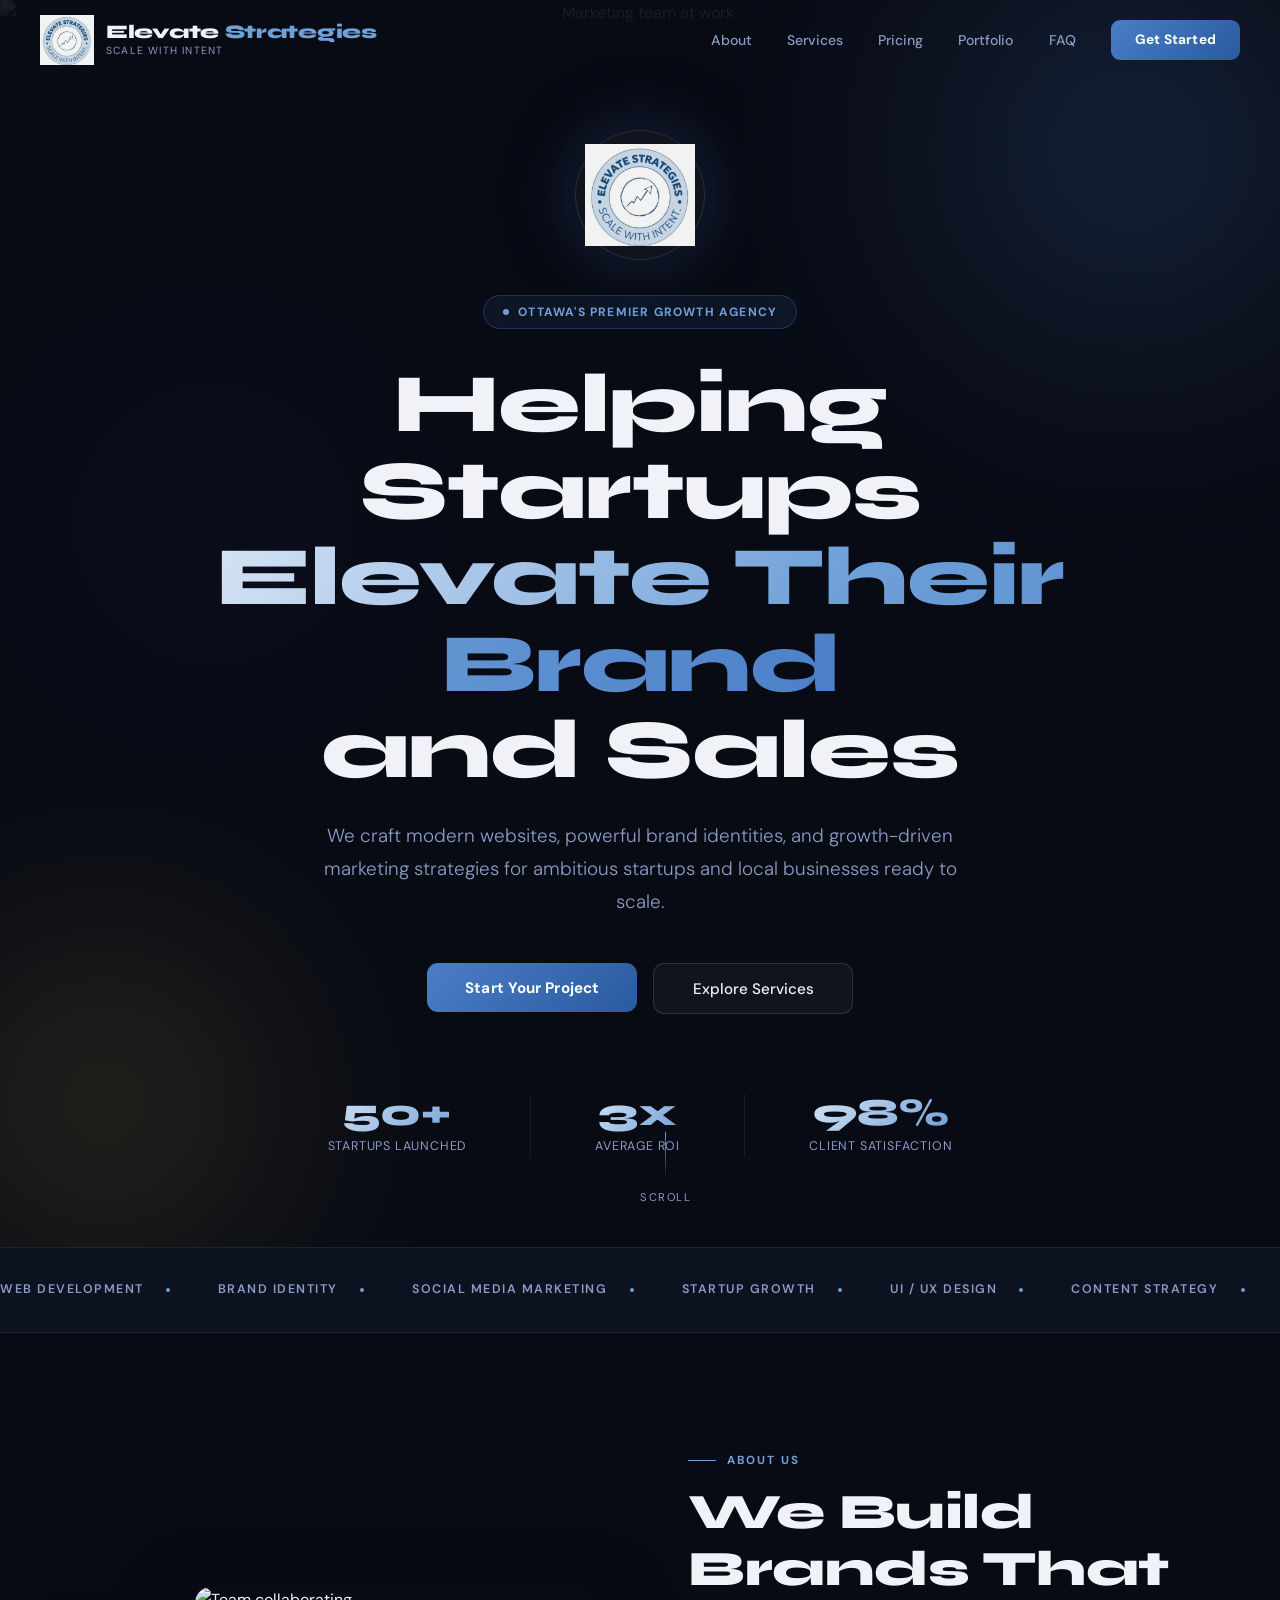
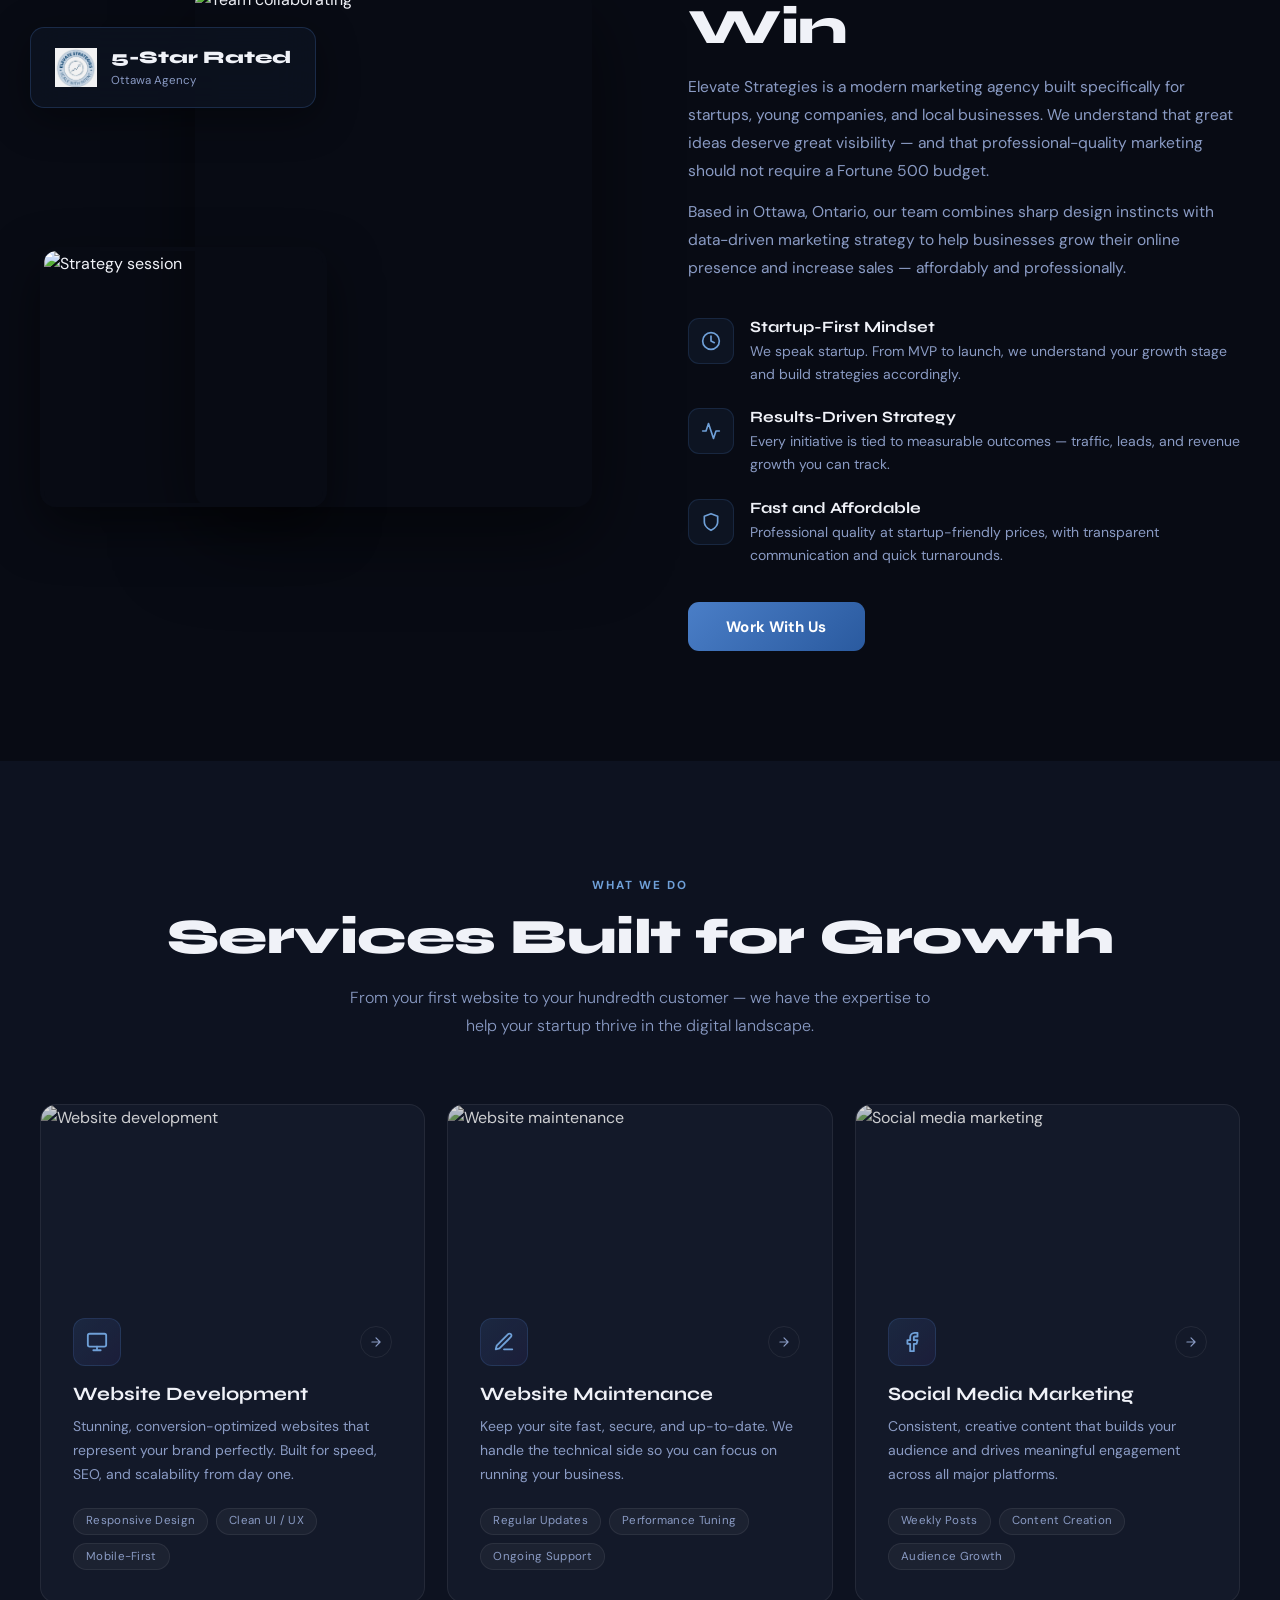
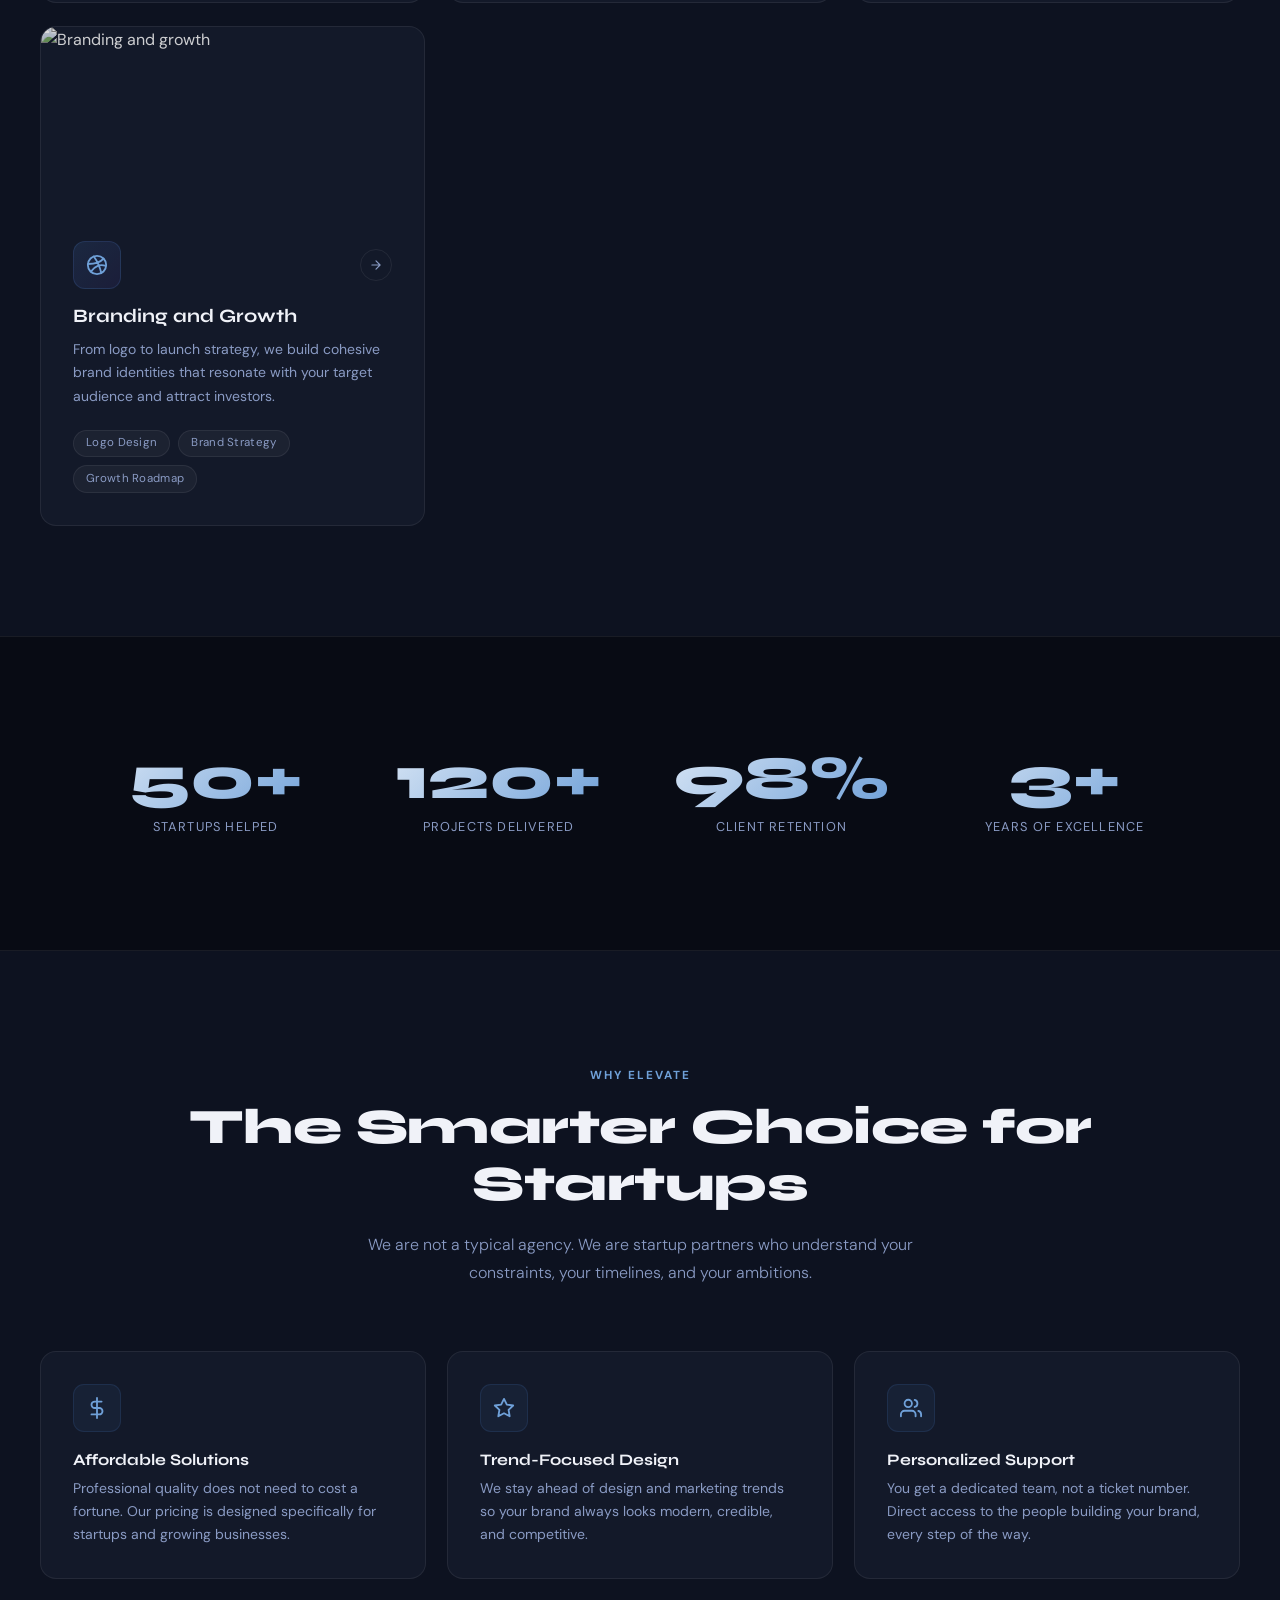
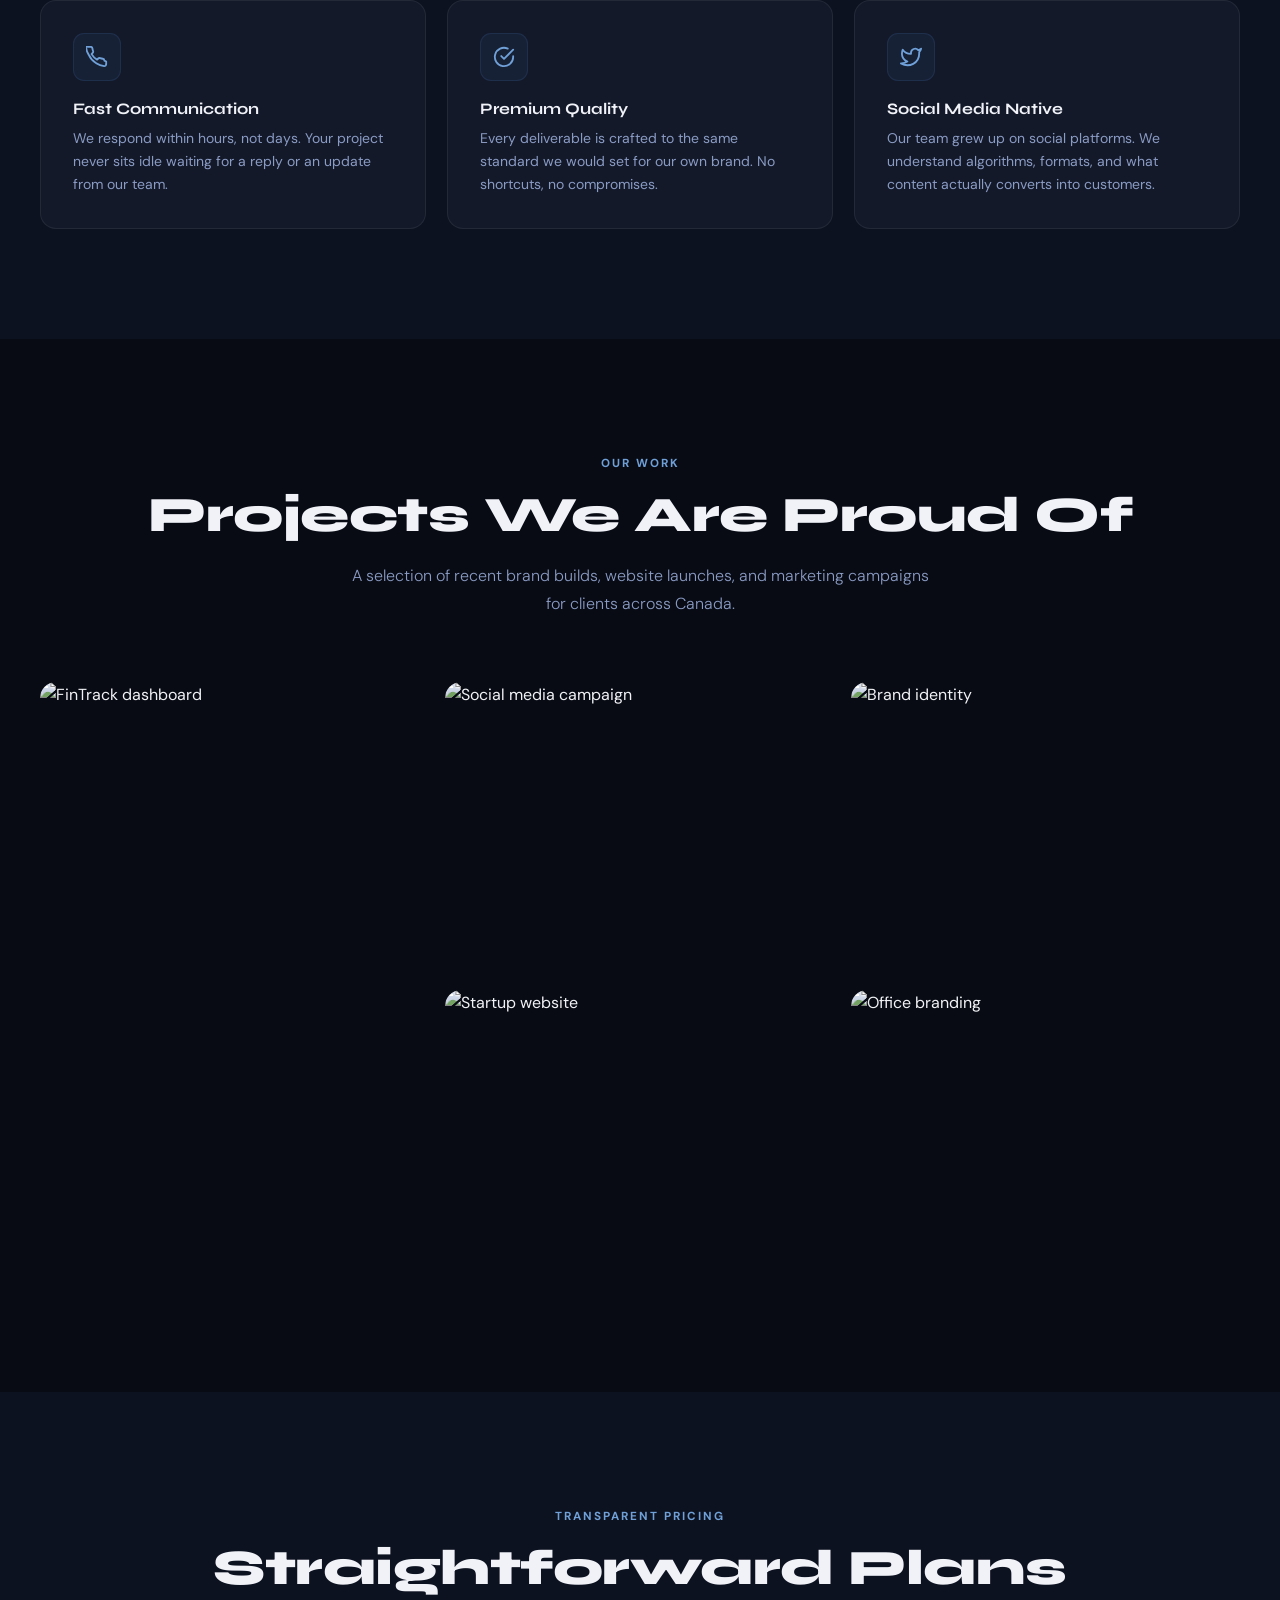
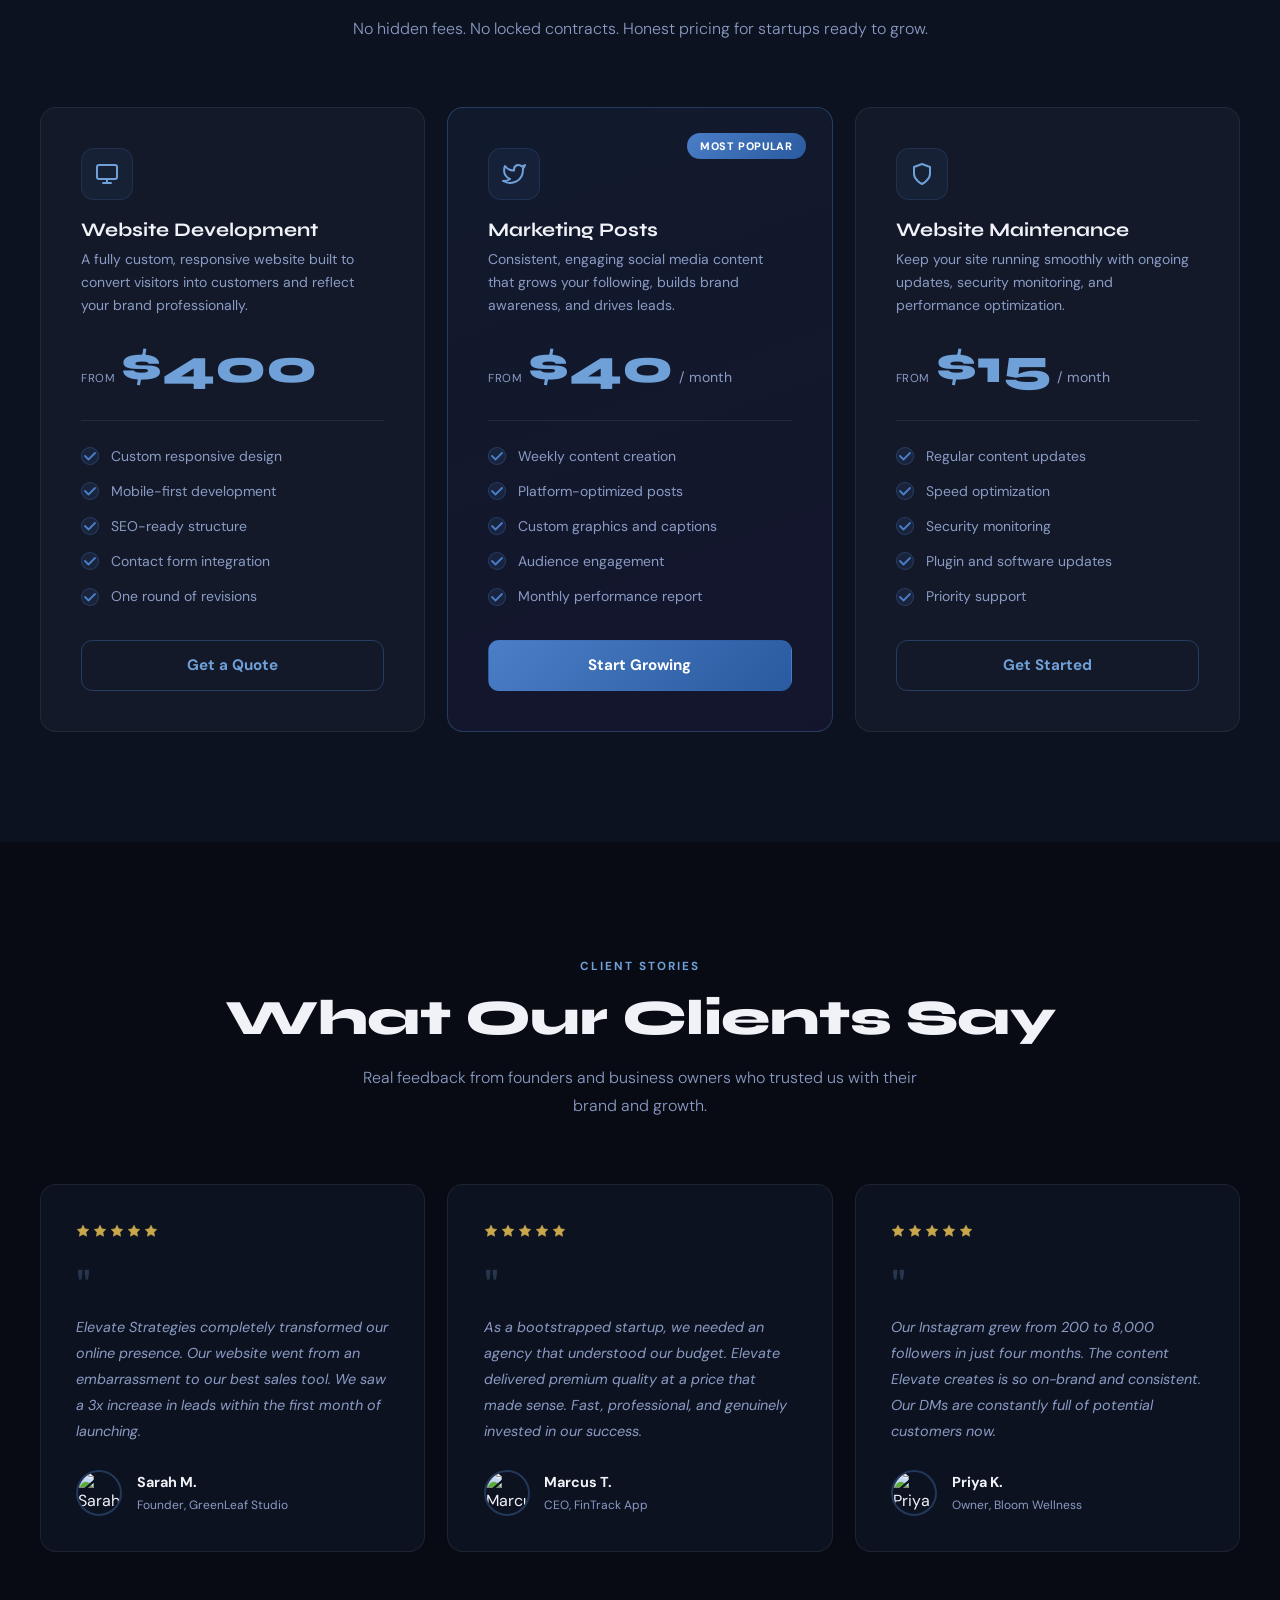
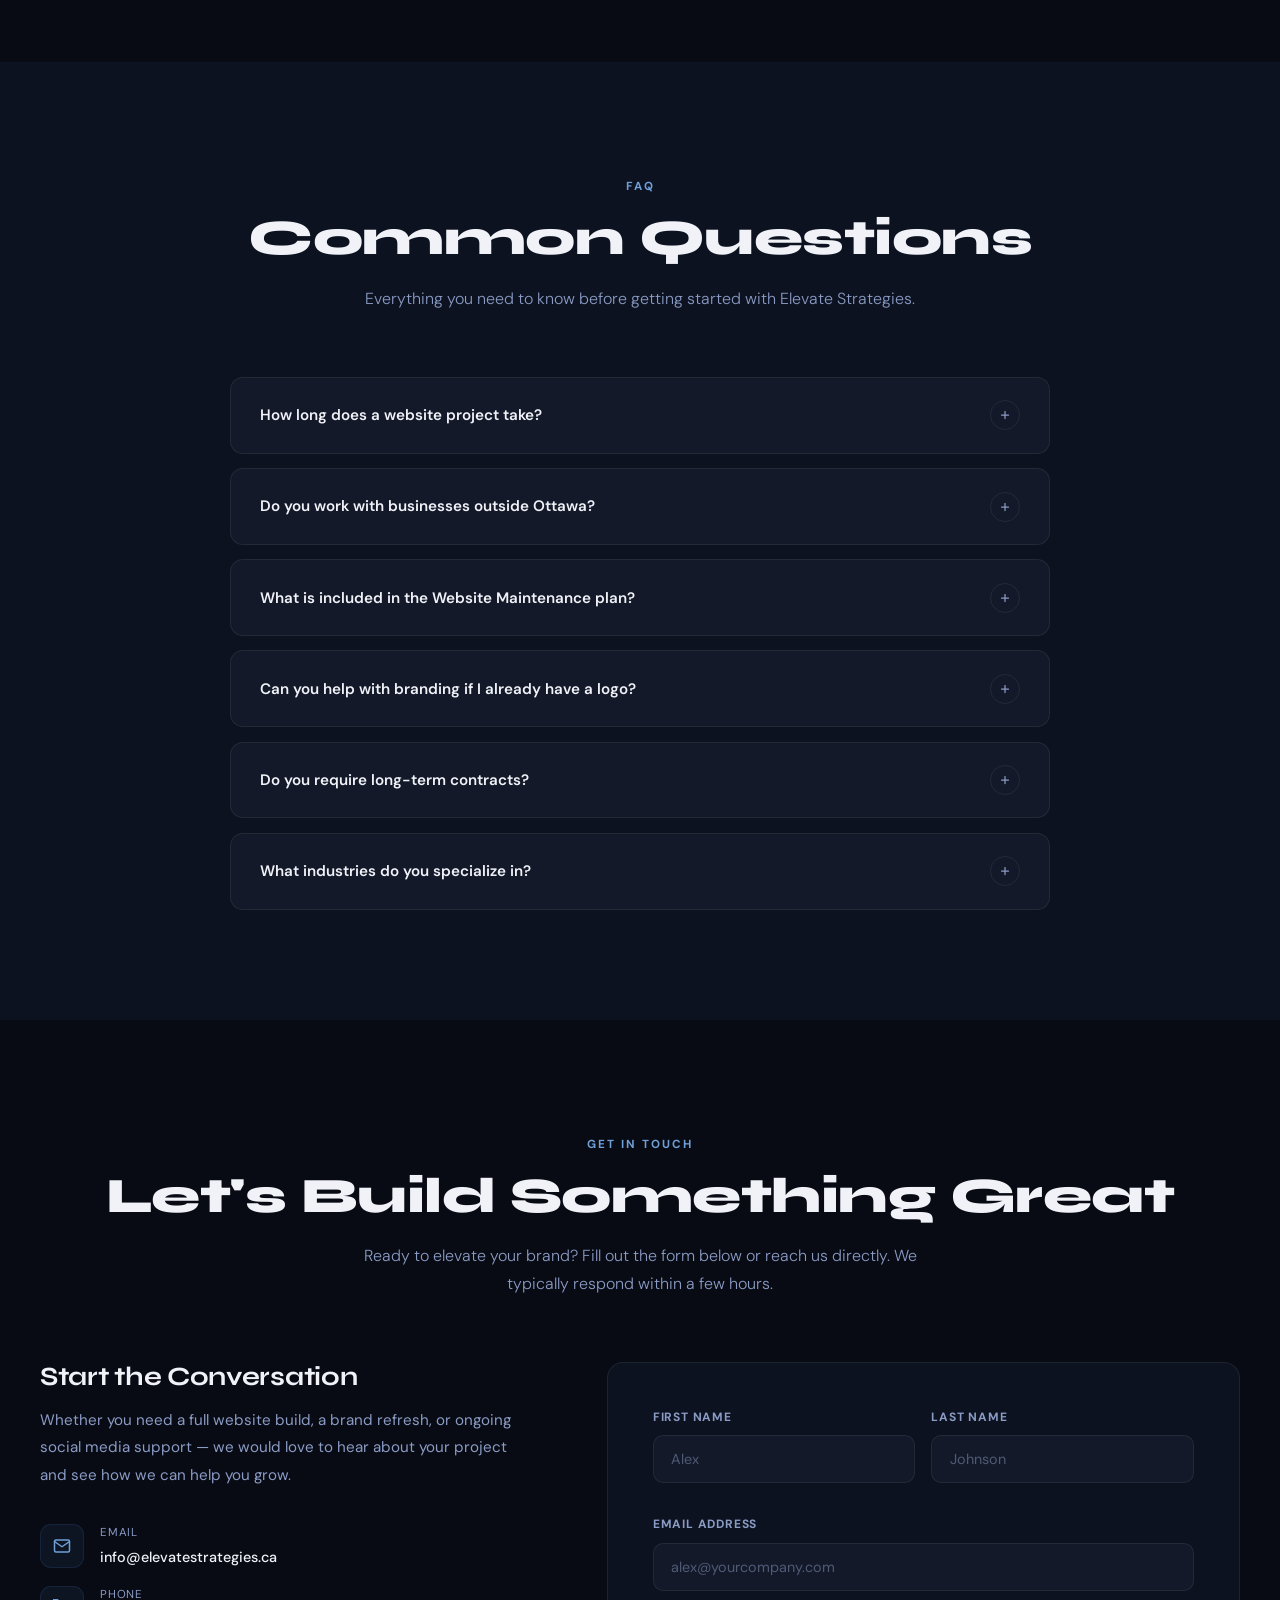
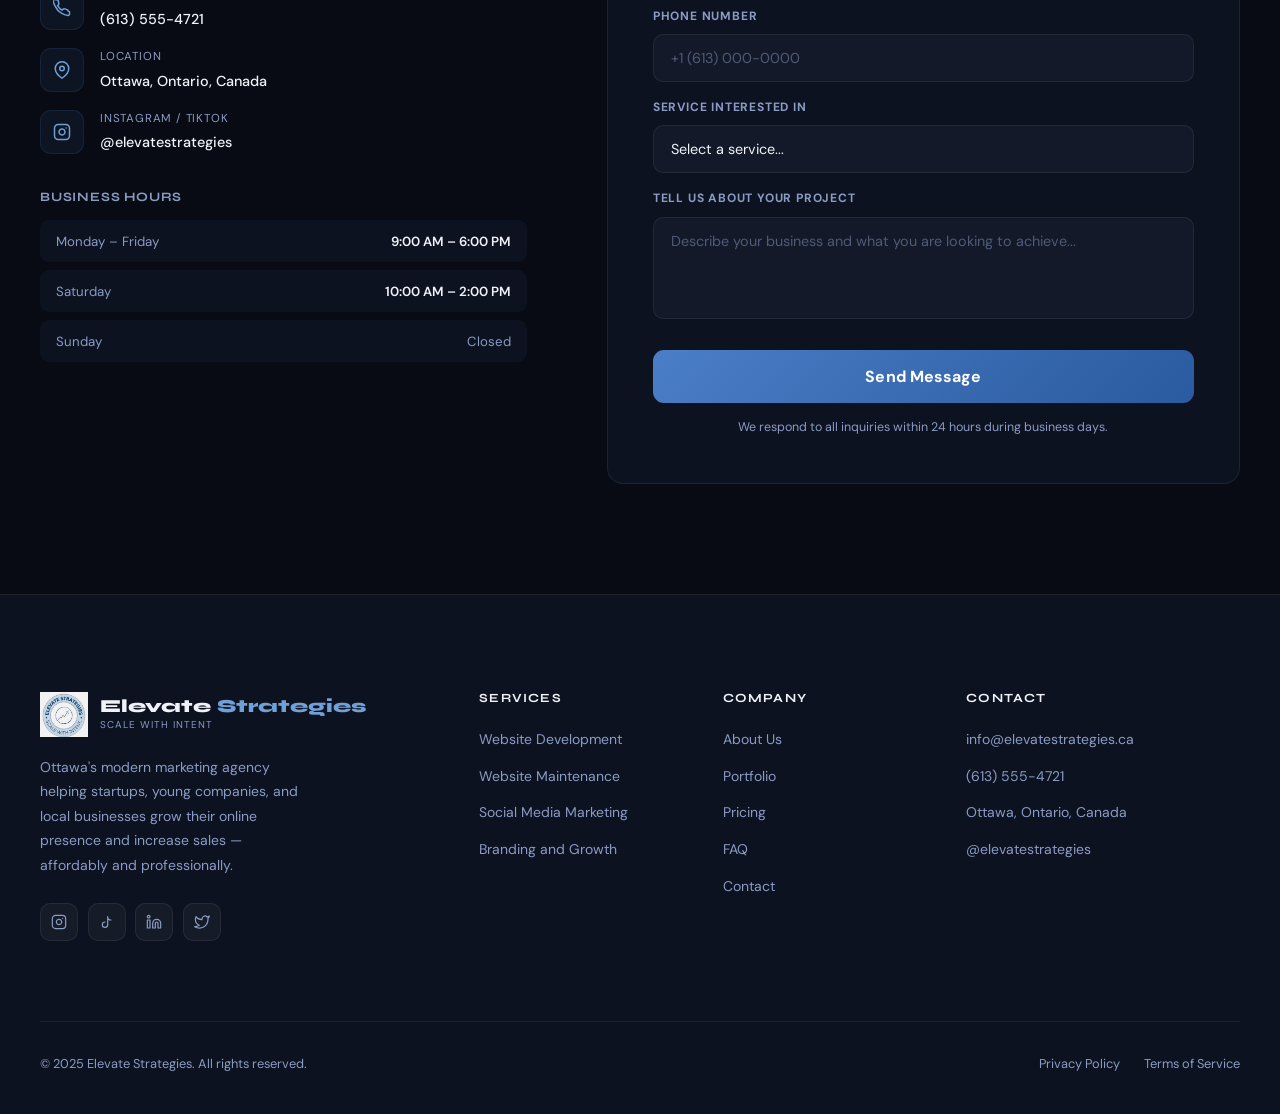
==== commit 2c32f655: "Update index.html" ====
--- a/index.html
+++ b/index.html
@@ -1,4 +1,3 @@
-
 <!DOCTYPE html>
 <html lang="en">
 <head>
@@ -38,7 +37,7 @@
 nav.scrolled{background:rgba(8,11,20,0.96);backdrop-filter:blur(24px);-webkit-backdrop-filter:blur(24px);border-bottom:1px solid var(--border)}
 .nav-inner{max-width:1320px;margin:0 auto;display:flex;align-items:center;justify-content:space-between;height:80px}
 .nav-logo{display:flex;align-items:center;gap:12px}
-.nav-logo-img{width:54px;height:54px;object-fit:contain;filter:brightness(0) invert(1);opacity:.92;transition:opacity .3s}
+.nav-logo-img{width:54px;height:54px;object-fit:contain;opacity:.95;transition:opacity .3s}
 .nav-logo-img:hover{opacity:1}
 .logo-name{font-family:'Syne',sans-serif;font-weight:800;font-size:1.2rem;letter-spacing:-.3px;line-height:1.1}
 .logo-name span{color:var(--blue-light)}
@@ -75,7 +74,7 @@
 /* Hero logo */
 .hero-logo-wrap{margin-bottom:2.2rem;animation:fade-up .9s ease both;display:flex;justify-content:center}
 .hero-logo-circle{width:130px;height:130px;border-radius:50%;background:rgba(255,255,255,0.04);border:1px solid rgba(255,255,255,0.1);display:flex;align-items:center;justify-content:center;backdrop-filter:blur(10px);box-shadow:0 0 60px rgba(74,126,199,.2),0 0 120px rgba(74,126,199,.08)}
-.hero-logo-circle img{width:110px;height:110px;object-fit:contain;filter:brightness(0) invert(1);opacity:.95}
+.hero-logo-circle img{width:110px;height:110px;object-fit:contain;opacity:.95}
 
 .hero-badge{display:inline-flex;align-items:center;gap:.6rem;background:rgba(74,126,199,.1);border:1px solid rgba(74,126,199,.28);border-radius:50px;padding:.4rem 1.2rem;font-size:.75rem;font-weight:700;letter-spacing:1.2px;text-transform:uppercase;color:var(--blue-light);margin-bottom:2rem;animation:fade-up .9s .1s ease both}
 .badge-dot{width:6px;height:6px;background:var(--blue-light);border-radius:50%;animation:pulse 2s infinite}
@@ -125,7 +124,7 @@
 .img-main{width:72%;height:100%;object-fit:cover;border-radius:var(--radius);position:absolute;right:0;top:0;box-shadow:0 30px 80px rgba(0,0,0,.5)}
 .img-secondary{width:52%;height:50%;object-fit:cover;border-radius:var(--radius);position:absolute;left:0;bottom:0;border:4px solid var(--dark);box-shadow:0 20px 50px rgba(0,0,0,.5)}
 .img-badge{position:absolute;top:2.5rem;left:-10px;background:rgba(13,18,32,.9);border:1px solid rgba(74,126,199,.25);border-radius:14px;padding:1rem 1.5rem;display:flex;align-items:center;gap:.9rem;backdrop-filter:blur(20px);z-index:3;box-shadow:0 10px 40px rgba(0,0,0,.4)}
-.img-badge .badge-logo{width:42px;height:42px;object-fit:contain;filter:brightness(0) invert(1);opacity:.9}
+.img-badge .badge-logo{width:42px;height:42px;object-fit:contain;opacity:.95}
 .img-badge .b-val{font-family:'Syne',sans-serif;font-weight:800;font-size:1.1rem}
 .img-badge .b-sub{font-size:.72rem;color:var(--text-muted)}
 .about-features{display:flex;flex-direction:column;gap:1.4rem;margin-top:2.2rem}
@@ -279,7 +278,7 @@
 @media(max-width:920px){.footer-top{grid-template-columns:repeat(2,1fr);gap:2.5rem}}
 @media(max-width:520px){.footer-top{grid-template-columns:1fr}}
 .footer-brand .f-logo{display:flex;align-items:center;gap:12px;margin-bottom:1rem}
-.f-logo-img{width:48px;height:48px;object-fit:contain;filter:brightness(0) invert(1);opacity:.85}
+.f-logo-img{width:48px;height:48px;object-fit:contain;opacity:.95}
 .f-logo-text{display:flex;flex-direction:column}
 .f-logo-name{font-family:'Syne',sans-serif;font-weight:800;font-size:1.15rem;line-height:1.1}
 .f-logo-name span{color:var(--blue-light)}
@@ -318,7 +317,7 @@
 
 <!-- LOGO DATA -->
 <script>
-const LOGO_SRC = '[data-uri]';
+const LOGO_SRC = '[data-uri]';
 document.addEventListener('DOMContentLoaded', () => {
   document.querySelectorAll('.logo-inject').forEach(el => { el.src = LOGO_SRC; });
 });
@@ -569,7 +568,7 @@
         <div class="p-icon"><svg viewBox="0 0 24 24"><rect x="2" y="3" width="20" height="14" rx="2"/><path d="M8 21h8M12 17v4"/></svg></div>
         <h3>Website Development</h3>
         <p class="p-desc">A fully custom, responsive website built to convert visitors into customers and reflect your brand professionally.</p>
-        <div class="price-row"><span class="p-from">From</span><span class="p-amount">00</span></div>
+        <div class="price-row"><span class="p-from">From</span><span class="p-amount">$400</span></div>
         <div class="p-divider"></div>
         <ul class="p-features"><li>Custom responsive design</li><li>Mobile-first development</li><li>SEO-ready structure</li><li>Contact form integration</li><li>One round of revisions</li></ul>
         <button class="p-btn" onclick="document.getElementById('contact').scrollIntoView({behavior:'smooth'})">Get a Quote</button>
@@ -579,7 +578,7 @@
         <div class="p-icon"><svg viewBox="0 0 24 24"><path d="M23 3a10.9 10.9 0 01-3.14 1.53 4.48 4.48 0 00-7.86 3v1A10.66 10.66 0 013 4s-4 9 5 13a11.64 11.64 0 01-7 2c9 5 20 0 20-11.5a4.5 4.5 0 00-.08-.83A7.72 7.72 0 0023 3z"/></svg></div>
         <h3>Marketing Posts</h3>
         <p class="p-desc">Consistent, engaging social media content that grows your following, builds brand awareness, and drives leads.</p>
-        <div class="price-row"><span class="p-from">From</span><span class="p-amount">0</span><span class="p-period">/ month</span></div>
+        <div class="price-row"><span class="p-from">From</span><span class="p-amount">$40</span><span class="p-period">/ month</span></div>
         <div class="p-divider"></div>
         <ul class="p-features"><li>Weekly content creation</li><li>Platform-optimized posts</li><li>Custom graphics and captions</li><li>Audience engagement</li><li>Monthly performance report</li></ul>
         <button class="p-btn" onclick="document.getElementById('contact').scrollIntoView({behavior:'smooth'})">Start Growing</button>
@@ -588,7 +587,7 @@
         <div class="p-icon"><svg viewBox="0 0 24 24"><path d="M12 22s8-4 8-10V5l-8-3-8 3v7c0 6 8 10 8 10z"/></svg></div>
         <h3>Website Maintenance</h3>
         <p class="p-desc">Keep your site running smoothly with ongoing updates, security monitoring, and performance optimization.</p>
-        <div class="price-row"><span class="p-from">From</span><span class="p-amount">5</span><span class="p-period">/ month</span></div>
+        <div class="price-row"><span class="p-from">From</span><span class="p-amount">$15</span><span class="p-period">/ month</span></div>
         <div class="p-divider"></div>
         <ul class="p-features"><li>Regular content updates</li><li>Speed optimization</li><li>Security monitoring</li><li>Plugin and software updates</li><li>Priority support</li></ul>
         <button class="p-btn" onclick="document.getElementById('contact').scrollIntoView({behavior:'smooth'})">Get Started</button>
@@ -639,7 +638,7 @@
     <div class="faq-list reveal">
       <div class="faq-item"><div class="faq-q">How long does a website project take?<div class="faq-toggle"><svg viewBox="0 0 24 24"><line x1="12" y1="5" x2="12" y2="19"/><line x1="5" y1="12" x2="19" y2="12"/></svg></div></div><div class="faq-body"><div class="faq-body-inner">Most websites are completed within two to four weeks depending on complexity. We provide a detailed timeline at the start of your project so you always know what to expect and when each milestone will be delivered.</div></div></div>
       <div class="faq-item"><div class="faq-q">Do you work with businesses outside Ottawa?<div class="faq-toggle"><svg viewBox="0 0 24 24"><line x1="12" y1="5" x2="12" y2="19"/><line x1="5" y1="12" x2="19" y2="12"/></svg></div></div><div class="faq-body"><div class="faq-body-inner">Absolutely. We work with startups and businesses across Canada and internationally. All collaboration is handled remotely via email, video calls, and project management tools — so location is never a barrier.</div></div></div>
-      <div class="faq-item"><div class="faq-q">What is included in the Website Maintenance plan?<div class="faq-toggle"><svg viewBox="0 0 24 24"><line x1="12" y1="5" x2="12" y2="19"/><line x1="5" y1="12" x2="19" y2="12"/></svg></div></div><div class="faq-body"><div class="faq-body-inner">Our maintenance plans cover regular software and plugin updates, security monitoring, speed optimization, minor content edits, and priority email support. Plans start at 5 per month with no lock-in contract required.</div></div></div>
+      <div class="faq-item"><div class="faq-q">What is included in the Website Maintenance plan?<div class="faq-toggle"><svg viewBox="0 0 24 24"><line x1="12" y1="5" x2="12" y2="19"/><line x1="5" y1="12" x2="19" y2="12"/></svg></div></div><div class="faq-body"><div class="faq-body-inner">Our maintenance plans cover regular software and plugin updates, security monitoring, speed optimization, minor content edits, and priority email support. Plans start at $15 per month with no lock-in contract required.</div></div></div>
       <div class="faq-item"><div class="faq-q">Can you help with branding if I already have a logo?<div class="faq-toggle"><svg viewBox="0 0 24 24"><line x1="12" y1="5" x2="12" y2="19"/><line x1="5" y1="12" x2="19" y2="12"/></svg></div></div><div class="faq-body"><div class="faq-body-inner">Yes. We can work with your existing logo and build a complete brand system around it — including color palettes, typography guidelines, brand standards documents, and social media templates.</div></div></div>
       <div class="faq-item"><div class="faq-q">Do you require long-term contracts?<div class="faq-toggle"><svg viewBox="0 0 24 24"><line x1="12" y1="5" x2="12" y2="19"/><line x1="5" y1="12" x2="19" y2="12"/></svg></div></div><div class="faq-body"><div class="faq-body-inner">No long-term contracts are required for any of our services. Monthly services like social media management and website maintenance are billed month-to-month and can be paused or cancelled with 30 days notice.</div></div></div>
       <div class="faq-item"><div class="faq-q">What industries do you specialize in?<div class="faq-toggle"><svg viewBox="0 0 24 24"><line x1="12" y1="5" x2="12" y2="19"/><line x1="5" y1="12" x2="19" y2="12"/></svg></div></div><div class="faq-body"><div class="faq-body-inner">We work across a wide range of industries including tech startups, wellness and health, retail and e-commerce, professional services, food and beverage, and local service businesses. If you are a startup or growing business, we are built for you.</div></div></div>
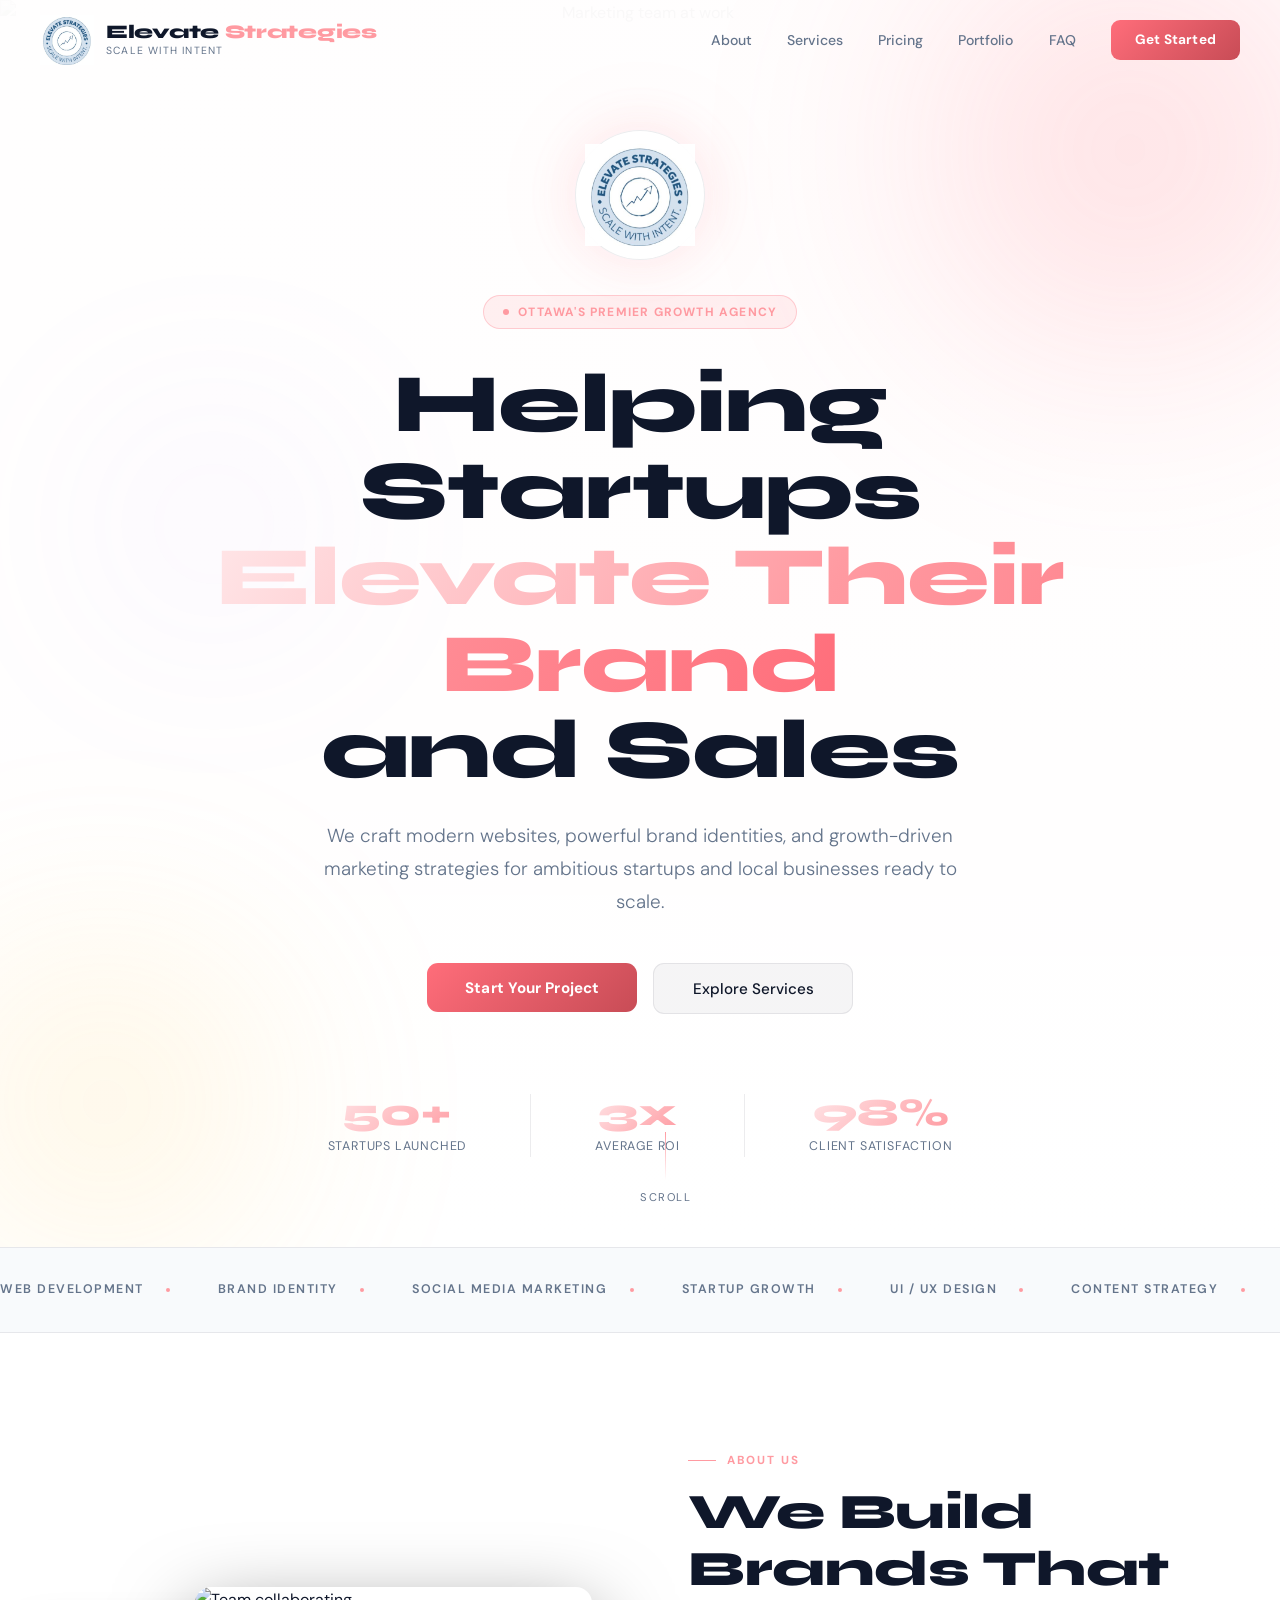
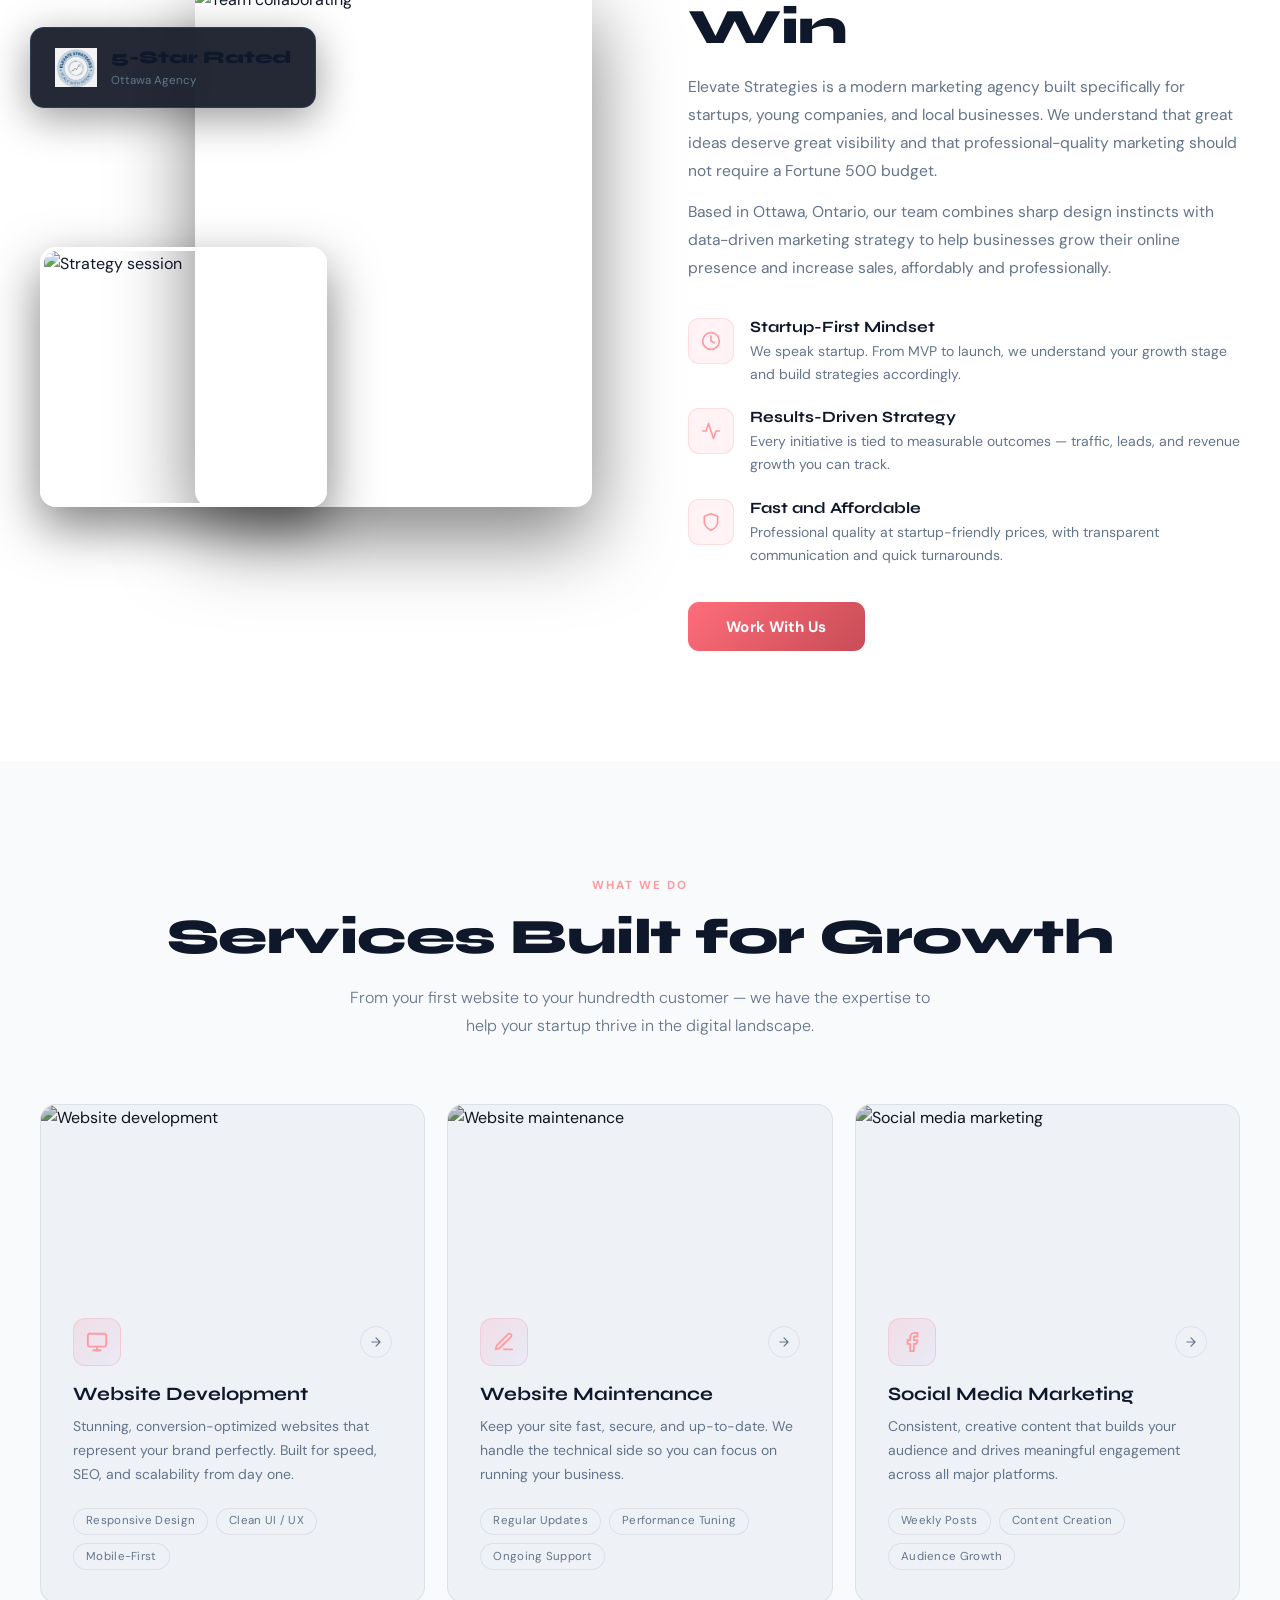
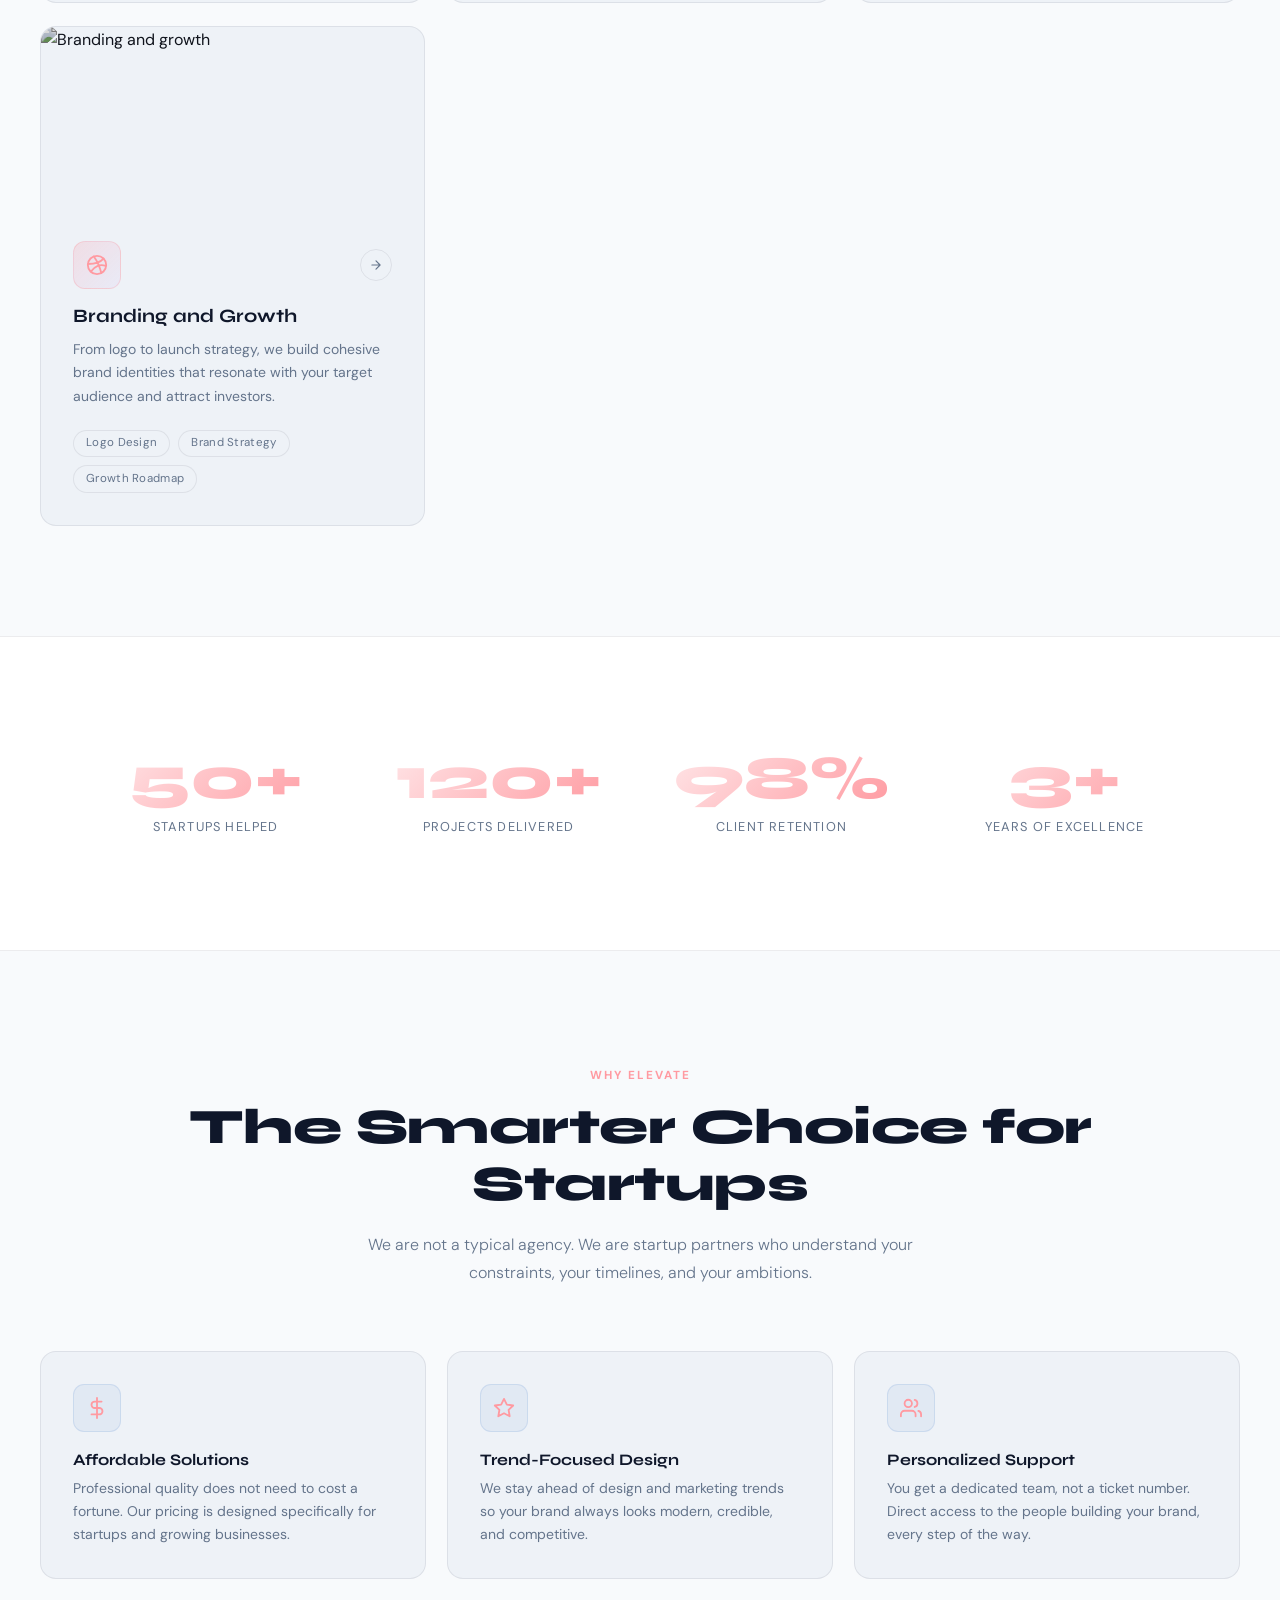
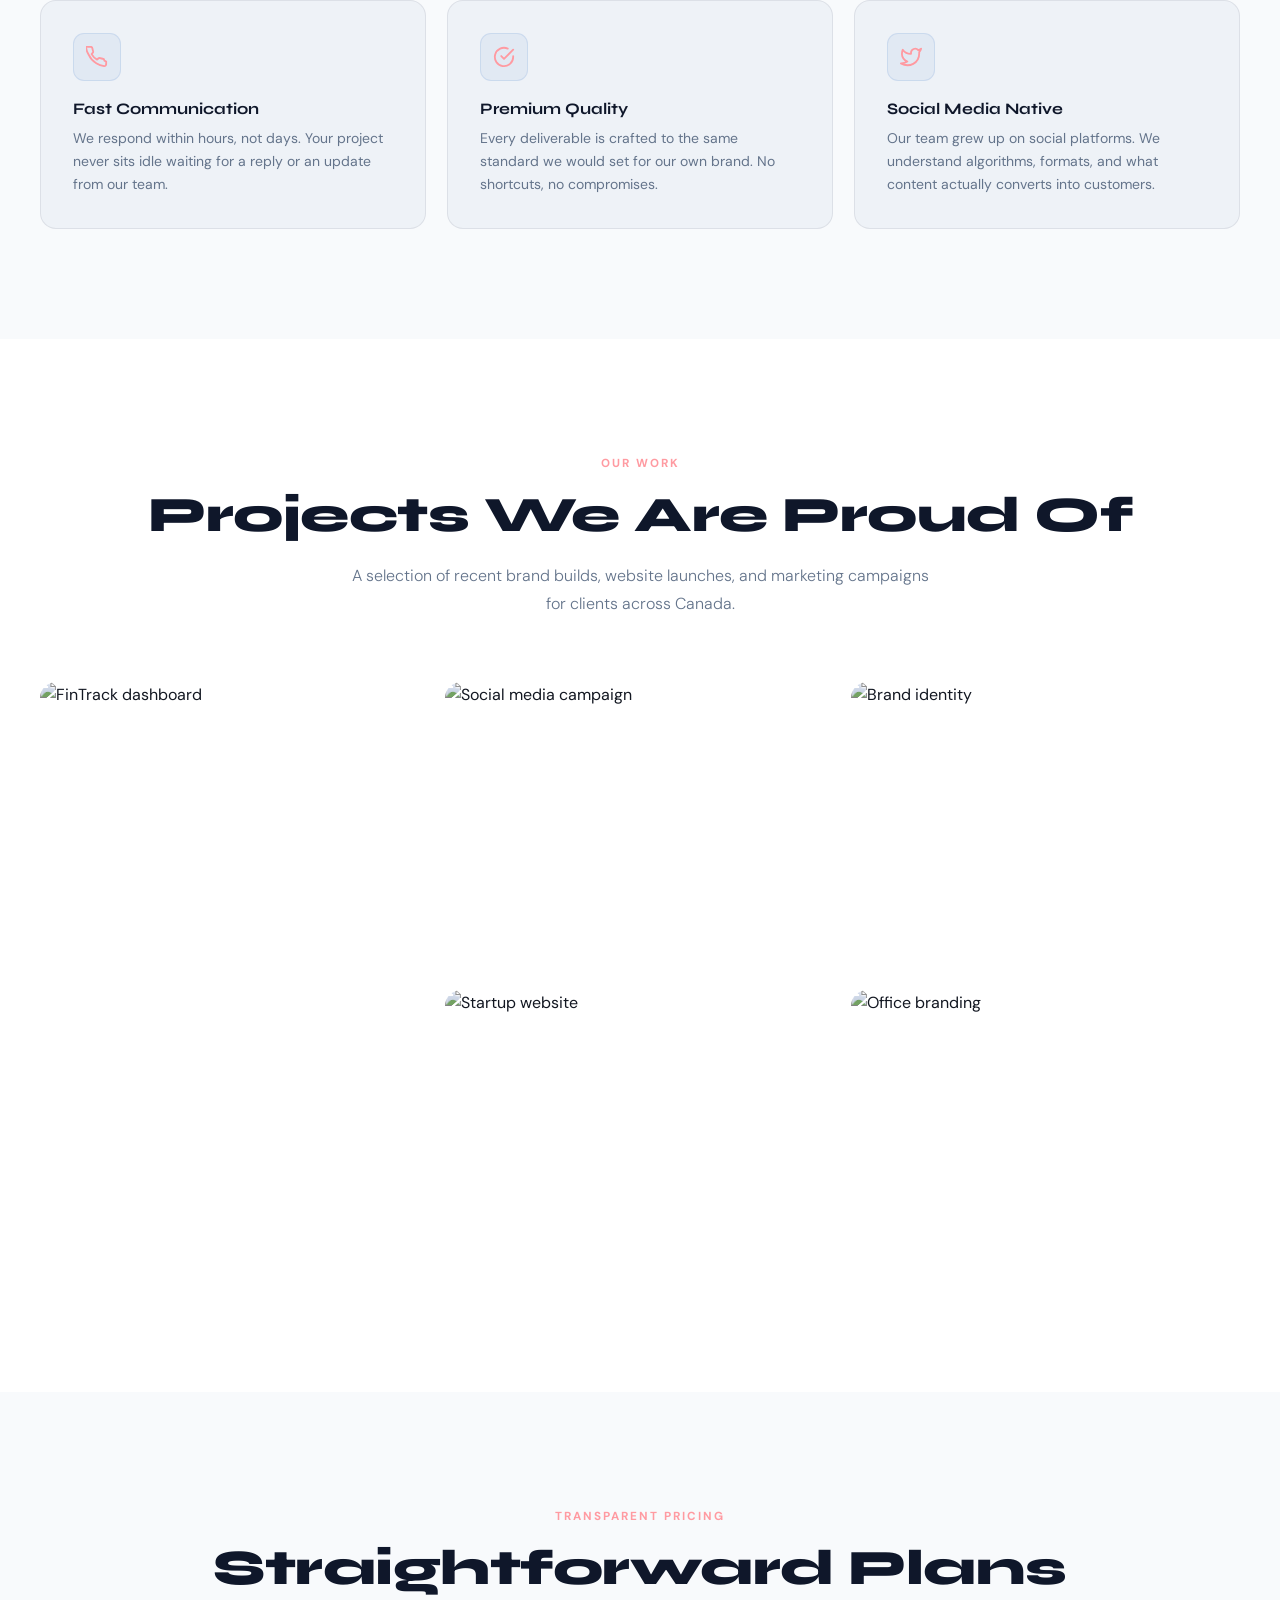
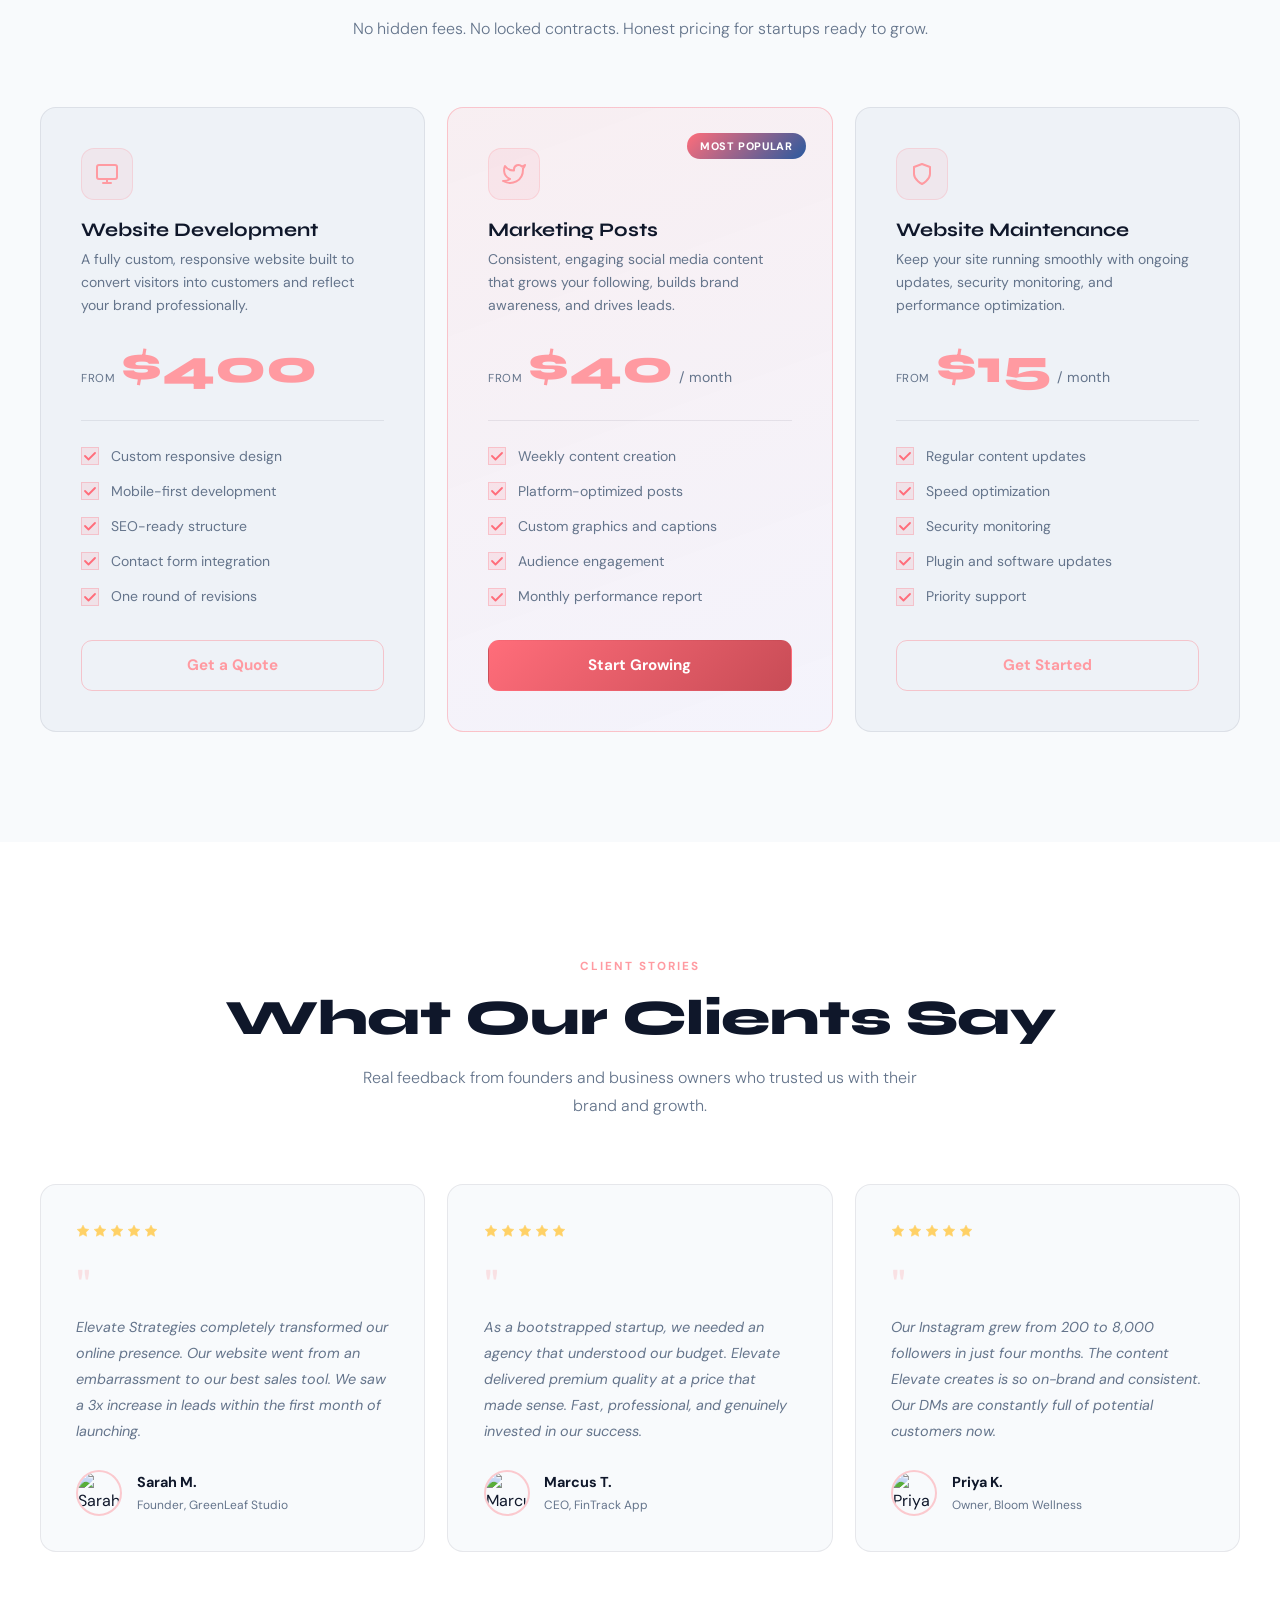
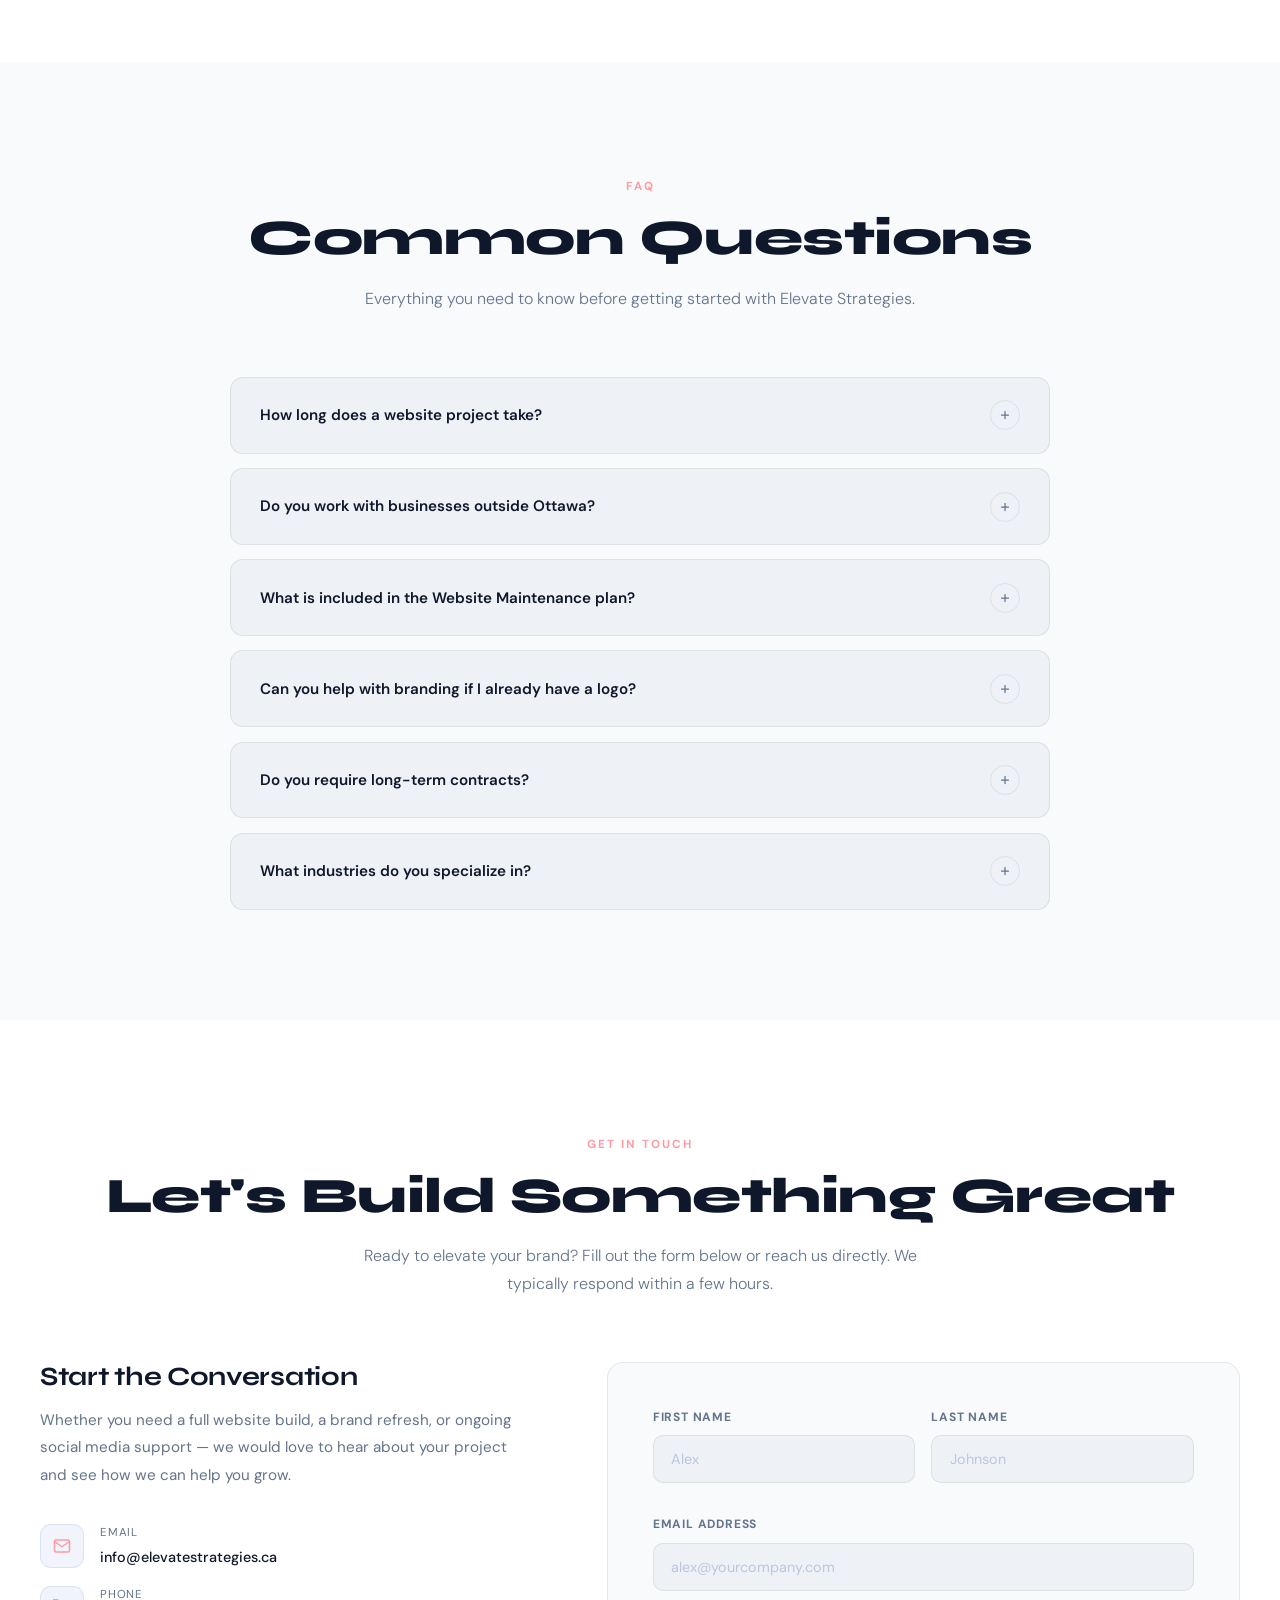
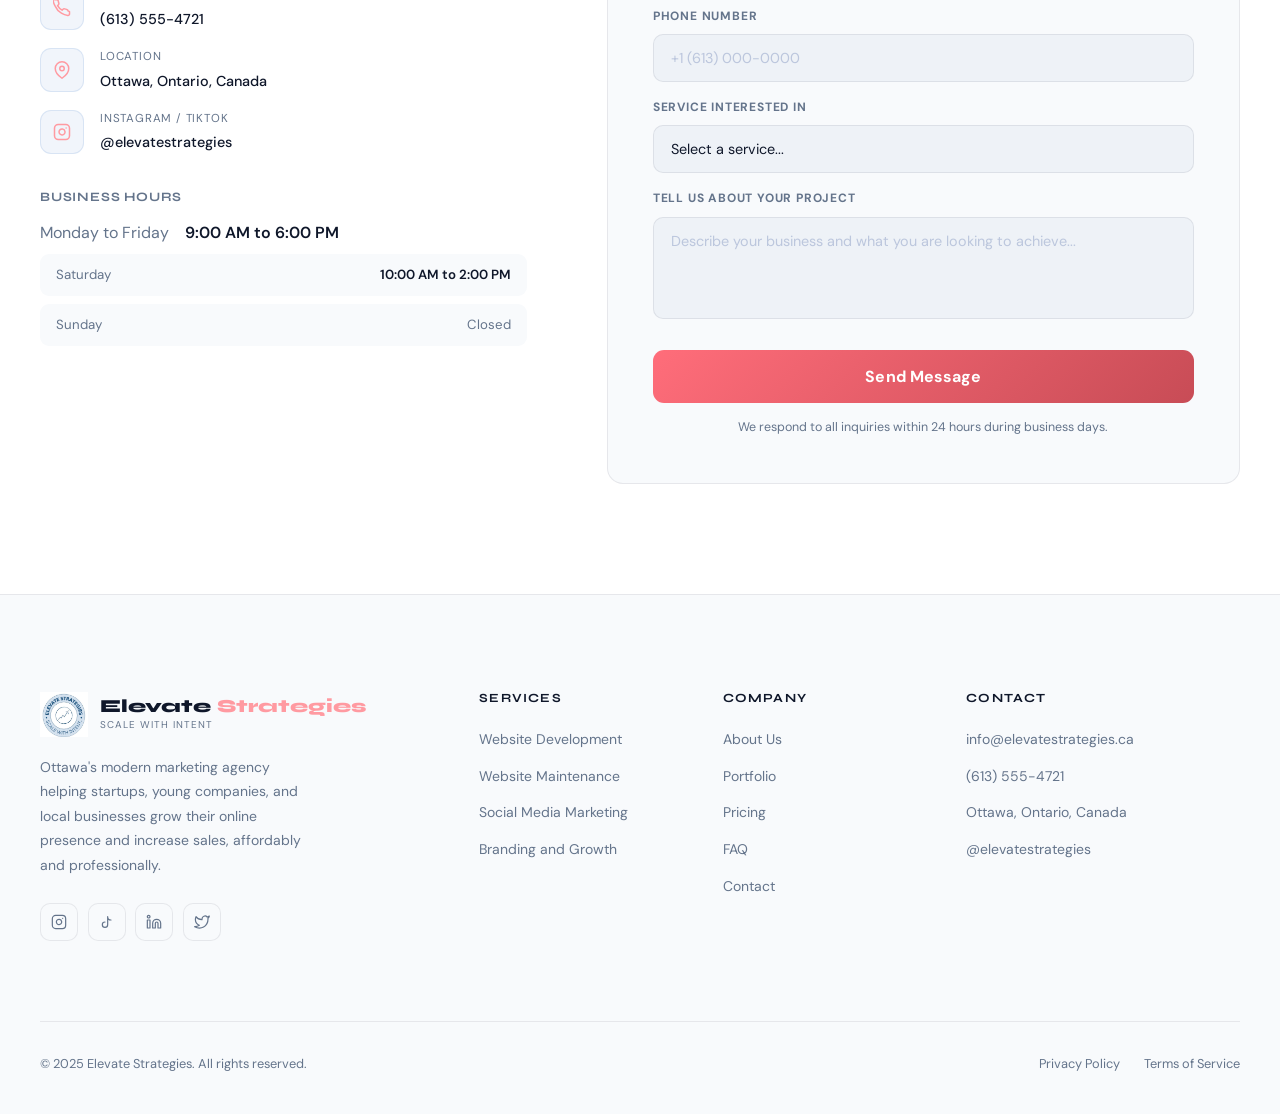
==== commit a4408755: "Change color scheme" ====
--- a/index.html
+++ b/index.html
@@ -1,32 +1,34 @@
+
 <!DOCTYPE html>
 <html lang="en">
 <head>
 <meta charset="UTF-8"/>
 <meta name="viewport" content="width=device-width,initial-scale=1.0"/>
-<meta name="description" content="Elevate Strategies – Helping Startups Elevate Their Brand and Sales. Ottawa's modern marketing agency for website development, branding, and social media marketing."/>
+<meta name="description" content="Elevate Strategies Helping Startups Elevate Their Brand and Sales. Ottawa's modern marketing agency for website development, branding, and social media marketing."/>
 <title>Elevate Strategies – Scale With Intent</title>
 <link rel="preconnect" href="https://fonts.googleapis.com"/>
 <link href="https://fonts.googleapis.com/css2?family=Syne:wght@400;500;600;700;800&family=DM+Sans:ital,opsz,wght@0,9..40,300;0,9..40,400;0,9..40,500;1,9..40,300&display=swap" rel="stylesheet"/>
 <style>
 *{margin:0;padding:0;box-sizing:border-box}
 :root{
-  --gold:#C9A84C;
-  --gold-light:#E8C96A;
-  --gold-dark:#a07830;
-  --blue:#4A7EC7;
-  --blue-light:#6fa0d8;
-  --blue-pale:#d6e4f4;
-  --dark:#080B14;
-  --dark2:#0D1220;
-  --dark3:#131929;
-  --text:#F0F2F8;
-  --text-muted:#8A9BC4;
-  --accent2:#7C5CFC;
-  --border:rgba(255,255,255,0.07);
+  --gold:#FFD166;
+  --gold-light:#FFE8AD;
+  --gold-dark:#C79838;
+  --blue:#FF6D7A;
+  --blue-light:#FF9AA1;
+  --blue-dark:#C84C56;
+  --blue-pale:#FFE6E8;
+  --dark:#ffffff;
+  --dark2:#f8fafc;
+  --dark3:#eef2f7;
+  --text:#0f172a;
+  --text-muted:#64748b;
+  --accent2:#B58CFF;
+  --border:rgba(15,23,42,0.08);
   --radius:16px;
 }
 html{scroll-behavior:smooth}
-body{font-family:'DM Sans',sans-serif;background:var(--dark);color:var(--text);overflow-x:hidden;line-height:1.6}
+body{font-family:'DM Sans',sans-serif;background:radial-gradient(circle at top right, rgba(255,109,122,.08), transparent 25%), radial-gradient(circle at bottom left, rgba(255,209,102,.04), transparent 22%), var(--dark);color:var(--text);overflow-x:hidden;line-height:1.6}
 h1,h2,h3,h4,h5{font-family:'Syne',sans-serif;line-height:1.15}
 img{display:block;max-width:100%}
 a{text-decoration:none;color:inherit}
@@ -34,7 +36,7 @@
 
 /* NAV */
 nav{position:fixed;top:0;left:0;right:0;z-index:1000;padding:0 2.5rem;transition:background .4s,border-color .4s}
-nav.scrolled{background:rgba(8,11,20,0.96);backdrop-filter:blur(24px);-webkit-backdrop-filter:blur(24px);border-bottom:1px solid var(--border)}
+nav.scrolled{background:rgba(255,255,255,0.95);backdrop-filter:blur(24px);-webkit-backdrop-filter:blur(24px);border-bottom:1px solid var(--border)}
 .nav-inner{max-width:1320px;margin:0 auto;display:flex;align-items:center;justify-content:space-between;height:80px}
 .nav-logo{display:flex;align-items:center;gap:12px}
 .nav-logo-img{width:54px;height:54px;object-fit:contain;opacity:.95;transition:opacity .3s}
@@ -44,15 +46,15 @@
 .logo-tagline{font-size:.65rem;color:var(--text-muted);letter-spacing:1.2px;text-transform:uppercase;margin-top:1px}
 .nav-links{display:flex;align-items:center;gap:2.2rem;font-size:.88rem;font-weight:500}
 .nav-links a{color:var(--text-muted);transition:color .25s}
-.nav-links a:hover{color:var(--text)}
-.nav-cta{background:linear-gradient(135deg,var(--blue),#2a5a9f);color:#fff !important;padding:.55rem 1.5rem;border-radius:9px;font-weight:700;font-size:.85rem;letter-spacing:.2px;transition:transform .25s,box-shadow .25s !important}
+.nav-links a:hover{color:var(--dark)}
+.nav-cta{background:linear-gradient(135deg,var(--blue),var(--blue-dark));color:#fff !important;padding:.55rem 1.5rem;border-radius:9px;font-weight:700;font-size:.85rem;letter-spacing:.2px;transition:transform .25s,box-shadow .25s !important}
 .nav-cta:hover{transform:translateY(-1px);box-shadow:0 8px 28px rgba(74,126,199,.4)}
 .hamburger{display:none;background:none;border:none;cursor:pointer;padding:.4rem;flex-direction:column;gap:5px}
 .hamburger span{display:block;width:22px;height:1.5px;background:var(--text);border-radius:2px;transition:all .3s}
 .hamburger.open span:nth-child(1){transform:translateY(6.5px) rotate(45deg)}
 .hamburger.open span:nth-child(2){opacity:0}
 .hamburger.open span:nth-child(3){transform:translateY(-6.5px) rotate(-45deg)}
-.mobile-menu{display:none;position:fixed;top:80px;left:0;right:0;background:rgba(8,11,20,0.98);backdrop-filter:blur(24px);padding:1.5rem 2rem 2rem;border-bottom:1px solid var(--border);z-index:999;flex-direction:column;gap:1.2rem}
+.mobile-menu{display:none;position:fixed;top:80px;left:0;right:0;background:rgba(255,255,255,0.98);backdrop-filter:blur(24px);padding:1.5rem 2rem 2rem;border-bottom:1px solid var(--border);z-index:999;flex-direction:column;gap:1.2rem}
 .mobile-menu.open{display:flex}
 .mobile-menu a{font-size:1rem;color:var(--text-muted);padding:.5rem 0;border-bottom:1px solid var(--border)}
 .mobile-menu .nav-cta{border:none;text-align:center;padding:.75rem}
@@ -62,7 +64,7 @@
 .hero{min-height:100vh;display:flex;flex-direction:column;align-items:center;justify-content:center;text-align:center;padding:130px 2rem 90px;position:relative;overflow:hidden}
 .hero-bg{position:absolute;inset:0;z-index:0}
 .hero-bg img{width:100%;height:100%;object-fit:cover;opacity:.16;filter:saturate(.45) brightness(.9)}
-.hero-gradient{position:absolute;inset:0;background:linear-gradient(180deg,rgba(8,11,20,.5) 0%,rgba(8,11,20,.1) 45%,rgba(8,11,20,.8) 85%,var(--dark) 100%)}
+.hero-gradient{position:absolute;inset:0;background:linear-gradient(180deg,rgba(255,255,255,.85) 0%,rgba(255,255,255,.85) 45%,rgba(255,255,255,.95) 85%,var(--dark) 100%)}
 .orb{position:absolute;border-radius:50%;filter:blur(110px);opacity:.28;animation:orb-float 10s ease-in-out infinite}
 .orb-1{width:600px;height:600px;background:radial-gradient(circle,var(--blue),transparent 70%);top:-150px;right:-150px;animation-delay:0s}
 .orb-2{width:450px;height:450px;background:radial-gradient(circle,var(--gold),transparent 70%);bottom:-80px;left:-120px;animation-delay:5s}
@@ -73,10 +75,10 @@
 
 /* Hero logo */
 .hero-logo-wrap{margin-bottom:2.2rem;animation:fade-up .9s ease both;display:flex;justify-content:center}
-.hero-logo-circle{width:130px;height:130px;border-radius:50%;background:rgba(255,255,255,0.04);border:1px solid rgba(255,255,255,0.1);display:flex;align-items:center;justify-content:center;backdrop-filter:blur(10px);box-shadow:0 0 60px rgba(74,126,199,.2),0 0 120px rgba(74,126,199,.08)}
+.hero-logo-circle{width:130px;height:130px;border-radius:50%;background:rgba(255,255,255,.85);border:1px solid rgba(15,23,42,.08);display:flex;align-items:center;justify-content:center;backdrop-filter:blur(10px);box-shadow:0 0 60px rgba(255,109,122,.15),0 0 120px rgba(255,109,122,.06)}
 .hero-logo-circle img{width:110px;height:110px;object-fit:contain;opacity:.95}
 
-.hero-badge{display:inline-flex;align-items:center;gap:.6rem;background:rgba(74,126,199,.1);border:1px solid rgba(74,126,199,.28);border-radius:50px;padding:.4rem 1.2rem;font-size:.75rem;font-weight:700;letter-spacing:1.2px;text-transform:uppercase;color:var(--blue-light);margin-bottom:2rem;animation:fade-up .9s .1s ease both}
+.hero-badge{display:inline-flex;align-items:center;gap:.6rem;background:rgba(255,109,122,.1);border:1px solid rgba(255,109,122,.28);border-radius:50px;padding:.4rem 1.2rem;font-size:.75rem;font-weight:700;letter-spacing:1.2px;text-transform:uppercase;color:var(--blue-light);margin-bottom:2rem;animation:fade-up .9s .1s ease both}
 .badge-dot{width:6px;height:6px;background:var(--blue-light);border-radius:50%;animation:pulse 2s infinite}
 @keyframes pulse{0%,100%{opacity:1;transform:scale(1)}50%{opacity:.4;transform:scale(1.6)}}
 
@@ -84,10 +86,10 @@
 .blue-text{background:linear-gradient(120deg,var(--blue-pale) 0%,var(--blue-light) 50%,var(--blue) 100%);-webkit-background-clip:text;-webkit-text-fill-color:transparent;background-clip:text}
 .hero p{font-size:1.18rem;color:var(--text-muted);max-width:640px;margin:0 auto 2.8rem;font-weight:300;line-height:1.75;animation:fade-up .9s .35s ease both}
 .hero-btns{display:flex;gap:1rem;justify-content:center;flex-wrap:wrap;animation:fade-up .9s .5s ease both}
-.btn-primary{background:linear-gradient(135deg,var(--blue),#2a5a9f);color:#fff;padding:.9rem 2.4rem;border-radius:11px;font-weight:700;font-size:.95rem;letter-spacing:.1px;transition:transform .25s,box-shadow .25s}
-.btn-primary:hover{transform:translateY(-2px);box-shadow:0 14px 36px rgba(74,126,199,.45)}
-.btn-ghost{background:rgba(255,255,255,.04);border:1px solid rgba(255,255,255,.12);color:var(--text);padding:.9rem 2.4rem;border-radius:11px;font-weight:500;font-size:.95rem;backdrop-filter:blur(10px);transition:background .25s,border-color .25s,transform .25s}
-.btn-ghost:hover{background:rgba(255,255,255,.08);border-color:rgba(255,255,255,.22);transform:translateY(-2px)}
+.btn-primary{background:linear-gradient(135deg,var(--blue),var(--blue-dark));color:#fff;padding:.9rem 2.4rem;border-radius:11px;font-weight:700;font-size:.95rem;letter-spacing:.1px;transition:transform .25s,box-shadow .25s}
+.btn-primary:hover{transform:translateY(-2px);box-shadow:0 14px 36px rgba(255,109,122,.45)}
+.btn-ghost{background:rgba(15,23,42,.04);border:1px solid rgba(15,23,42,.08);color:var(--text);padding:.9rem 2.4rem;border-radius:11px;font-weight:500;font-size:.95rem;backdrop-filter:blur(10px);transition:background .25s,border-color .25s,transform .25s}
+.btn-ghost:hover{background:rgba(15,23,42,.08);border-color:rgba(15,23,42,.12);transform:translateY(-2px)}
 .hero-stats{display:flex;gap:4rem;justify-content:center;margin-top:5rem;flex-wrap:wrap;animation:fade-up .9s .65s ease both}
 .hero-stat .num{font-family:'Syne',sans-serif;font-size:2.4rem;font-weight:800;background:linear-gradient(135deg,var(--blue-pale),var(--blue-light));-webkit-background-clip:text;-webkit-text-fill-color:transparent;background-clip:text;line-height:1}
 .hero-stat .lbl{font-size:.78rem;color:var(--text-muted);letter-spacing:.8px;text-transform:uppercase;margin-top:.3rem}
@@ -129,7 +131,7 @@
 .img-badge .b-sub{font-size:.72rem;color:var(--text-muted)}
 .about-features{display:flex;flex-direction:column;gap:1.4rem;margin-top:2.2rem}
 .a-feature{display:flex;gap:1rem;align-items:flex-start}
-.a-feature-icon{width:46px;height:46px;flex-shrink:0;background:rgba(74,126,199,.08);border:1px solid rgba(74,126,199,.18);border-radius:11px;display:flex;align-items:center;justify-content:center}
+.a-feature-icon{width:46px;height:46px;flex-shrink:0;background:rgba(255,109,122,.08);border:1px solid rgba(255,109,122,.18);border-radius:11px;display:flex;align-items:center;justify-content:center}
 .a-feature-icon svg{width:20px;height:20px;fill:none;stroke:var(--blue-light);stroke-width:2;stroke-linecap:round;stroke-linejoin:round}
 .a-feature h4{font-size:.98rem;font-weight:700;margin-bottom:.25rem}
 .a-feature p{font-size:.875rem;color:var(--text-muted);line-height:1.65}
@@ -137,7 +139,7 @@
 /* SERVICES */
 .services-grid{display:grid;grid-template-columns:repeat(auto-fit,minmax(285px,1fr));gap:1.4rem;margin-top:4rem}
 .service-card{background:var(--dark3);border:1px solid var(--border);border-radius:var(--radius);overflow:hidden;position:relative;transition:transform .4s,border-color .4s,box-shadow .4s}
-.service-card::after{content:'';position:absolute;inset:0;background:linear-gradient(135deg,rgba(74,126,199,.07),transparent);opacity:0;transition:opacity .4s;pointer-events:none}
+.service-card::after{content:'';position:absolute;inset:0;background:linear-gradient(135deg,rgba(255,109,122,.07),transparent);opacity:0;transition:opacity .4s;pointer-events:none}
 .service-card:hover{transform:translateY(-7px);border-color:rgba(74,126,199,.3);box-shadow:0 24px 64px rgba(0,0,0,.45)}
 .service-card:hover::after{opacity:1}
 .service-img-wrap{position:relative;overflow:hidden;height:185px}
@@ -146,11 +148,11 @@
 .service-img-overlay{position:absolute;inset:0;background:linear-gradient(to bottom,transparent 50%,var(--dark3))}
 .service-body{padding:1.8rem 2rem 2rem}
 .service-icon-row{display:flex;align-items:center;justify-content:space-between;margin-bottom:1.1rem}
-.service-icon{width:48px;height:48px;background:linear-gradient(135deg,rgba(74,126,199,.15),rgba(124,92,252,.08));border:1px solid rgba(74,126,199,.2);border-radius:12px;display:flex;align-items:center;justify-content:center}
+.service-icon{width:48px;height:48px;background:linear-gradient(135deg,rgba(255,109,122,.15),rgba(184,148,255,.08));border:1px solid rgba(255,109,122,.2);border-radius:12px;display:flex;align-items:center;justify-content:center}
 .service-icon svg{width:22px;height:22px;fill:none;stroke:var(--blue-light);stroke-width:2;stroke-linecap:round;stroke-linejoin:round}
 .service-arrow{width:32px;height:32px;border:1px solid var(--border);border-radius:50%;display:flex;align-items:center;justify-content:center;transition:background .3s,border-color .3s}
 .service-arrow svg{width:14px;height:14px;fill:none;stroke:var(--text-muted);stroke-width:2;stroke-linecap:round;stroke-linejoin:round;transition:stroke .3s}
-.service-card:hover .service-arrow{background:rgba(74,126,199,.1);border-color:rgba(74,126,199,.35)}
+.service-card:hover .service-arrow{background:rgba(255,109,122,.1);border-color:rgba(255,109,122,.35)}
 .service-card:hover .service-arrow svg{stroke:var(--blue-light)}
 .service-card h3{font-size:1.18rem;font-weight:700;margin-bottom:.6rem}
 .service-card p{font-size:.875rem;color:var(--text-muted);line-height:1.7;margin-bottom:1.3rem}
@@ -196,9 +198,9 @@
 @media(max-width:900px){.pricing-grid{grid-template-columns:1fr}}
 .pricing-card{background:var(--dark3);border:1px solid var(--border);border-radius:var(--radius);padding:2.5rem;position:relative;overflow:hidden;transition:transform .35s,box-shadow .35s;display:flex;flex-direction:column}
 .pricing-card:hover{transform:translateY(-5px);box-shadow:0 24px 60px rgba(0,0,0,.4)}
-.pricing-card.featured{background:linear-gradient(160deg,rgba(74,126,199,.08),rgba(124,92,252,.06));border-color:rgba(74,126,199,.35)}
+.pricing-card.featured{background:linear-gradient(160deg,rgba(255,109,122,.08),rgba(184,148,255,.06));border-color:rgba(255,109,122,.35)}
 .pricing-popular{position:absolute;top:1.6rem;right:1.6rem;background:linear-gradient(135deg,var(--blue),#2a5a9f);color:#fff;font-size:.68rem;font-weight:800;letter-spacing:.6px;text-transform:uppercase;padding:.28rem .85rem;border-radius:50px}
-.p-icon{width:52px;height:52px;margin-bottom:1.2rem;background:rgba(74,126,199,.08);border:1px solid rgba(74,126,199,.18);border-radius:13px;display:flex;align-items:center;justify-content:center}
+.p-icon{width:52px;height:52px;margin-bottom:1.2rem;background:rgba(255,109,122,.08);border:1px solid rgba(255,109,122,.18);border-radius:13px;display:flex;align-items:center;justify-content:center}
 .p-icon svg{width:24px;height:24px;fill:none;stroke:var(--blue-light);stroke-width:2;stroke-linecap:round;stroke-linejoin:round}
 .pricing-card h3{font-size:1.2rem;font-weight:700;margin-bottom:.45rem}
 .p-desc{font-size:.875rem;color:var(--text-muted);margin-bottom:1.6rem;line-height:1.65}
@@ -209,11 +211,11 @@
 .p-divider{height:1px;background:var(--border);margin:1.5rem 0}
 .p-features{list-style:none;display:flex;flex-direction:column;gap:.8rem;margin-bottom:2rem;flex:1}
 .p-features li{display:flex;align-items:center;gap:.75rem;font-size:.875rem;color:var(--text-muted)}
-.p-features li::before{content:'';width:16px;height:16px;flex-shrink:0;background:rgba(74,126,199,.12);border:1px solid rgba(74,126,199,.28);border-radius:50%;background-image:url("data:image/svg+xml,%3Csvg xmlns='http://www.w3.org/2000/svg' viewBox='0 0 16 16'%3E%3Cpolyline points='3,8 6.5,11.5 13,5' fill='none' stroke='%234A7EC7' stroke-width='1.8' stroke-linecap='round' stroke-linejoin='round'/%3E%3C/svg%3E");background-size:contain;background-repeat:no-repeat}
-.p-btn{width:100%;padding:.9rem;border-radius:11px;border:1px solid rgba(74,126,199,.35);background:transparent;color:var(--blue-light);font-weight:700;font-size:.95rem;transition:transform .25s,box-shadow .25s;margin-top:auto}
-.p-btn:hover{transform:translateY(-1px);box-shadow:0 8px 28px rgba(74,126,199,.2)}
-.pricing-card.featured .p-btn{background:linear-gradient(135deg,var(--blue),#2a5a9f);color:#fff;border-color:transparent}
-.pricing-card.featured .p-btn:hover{box-shadow:0 10px 32px rgba(74,126,199,.45)}
+.p-features li::before{content:'';width:16px;height:16px;flex-shrink:0;background:rgba(255,109,122,.12);border:1px solid rgba(255,109,122,.28);background-image:url("data:image/svg+xml,%3Csvg xmlns='http://www.w3.org/2000/svg' viewBox='0 0 16 16'%3E%3Cpolyline points='3,8 6.5,11.5 13,5' fill='none' stroke='%23FF6D7A' stroke-width='1.8' stroke-linecap='round' stroke-linejoin='round'/%3E%3C/svg%3E");background-size:contain;background-repeat:no-repeat}
+.p-btn{width:100%;padding:.9rem;border-radius:11px;border:1px solid rgba(255,109,122,.35);background:transparent;color:var(--blue-light);font-weight:700;font-size:.95rem;transition:transform .25s,box-shadow .25s;margin-top:auto}
+.p-btn:hover{transform:translateY(-1px);box-shadow:0 8px 28px rgba(255,109,122,.2)}
+.pricing-card.featured .p-btn{background:linear-gradient(135deg,var(--blue),var(--blue-dark));color:#fff;border-color:transparent}
+.pricing-card.featured .p-btn:hover{box-shadow:0 10px 32px rgba(255,109,122,.45)}
 
 /* TESTIMONIALS */
 .testimonials-grid{display:grid;grid-template-columns:repeat(3,1fr);gap:1.4rem;margin-top:4rem}
@@ -225,18 +227,18 @@
 .t-quote-mark{font-family:'Syne',sans-serif;font-size:3rem;color:var(--blue-light);opacity:.25;line-height:1;margin-bottom:.3rem}
 .t-text{font-size:.9rem;color:var(--text-muted);line-height:1.8;margin-bottom:1.6rem;font-style:italic}
 .t-author{display:flex;align-items:center;gap:.9rem}
-.t-avatar{width:46px;height:46px;border-radius:50%;object-fit:cover;border:2px solid rgba(74,126,199,.35)}
+.t-avatar{width:46px;height:46px;border-radius:50%;object-fit:cover;border:2px solid rgba(255,109,122,.35)}
 .t-name{font-weight:700;font-size:.9rem;margin-bottom:.15rem}
 .t-role{font-size:.75rem;color:var(--text-muted)}
 
 /* FAQ */
 .faq-list{max-width:820px;margin:4rem auto 0;display:flex;flex-direction:column;gap:.9rem}
 .faq-item{background:var(--dark3);border:1px solid var(--border);border-radius:13px;overflow:hidden;transition:border-color .3s}
-.faq-item.open{border-color:rgba(74,126,199,.35)}
+.faq-item.open{border-color:rgba(255,109,122,.35)}
 .faq-q{padding:1.4rem 1.8rem;display:flex;justify-content:space-between;align-items:center;cursor:pointer;font-weight:600;font-size:.95rem;gap:1rem;user-select:none}
 .faq-toggle{width:30px;height:30px;flex-shrink:0;border-radius:50%;border:1px solid var(--border);display:flex;align-items:center;justify-content:center;transition:background .3s,border-color .3s,transform .35s}
 .faq-toggle svg{width:12px;height:12px;fill:none;stroke:var(--text-muted);stroke-width:2.5;stroke-linecap:round;transition:stroke .3s}
-.faq-item.open .faq-toggle{background:linear-gradient(135deg,var(--blue),#2a5a9f);border-color:transparent;transform:rotate(45deg)}
+.faq-item.open .faq-toggle{background:linear-gradient(135deg,var(--blue),var(--blue-dark));border-color:transparent;transform:rotate(45deg)}
 .faq-item.open .faq-toggle svg{stroke:#fff}
 .faq-body{max-height:0;overflow:hidden;transition:max-height .4s ease}
 .faq-body-inner{padding:0 1.8rem 1.5rem;font-size:.9rem;color:var(--text-muted);line-height:1.8}
@@ -265,10 +267,10 @@
 .form-group{margin-bottom:1rem}
 .form-group label{display:block;font-size:.75rem;font-weight:700;letter-spacing:.8px;text-transform:uppercase;color:var(--text-muted);margin-bottom:.5rem}
 .form-group input,.form-group textarea,.form-group select{width:100%;background:var(--dark3);border:1px solid var(--border);border-radius:10px;padding:.88rem 1.1rem;color:var(--text);font-size:.9rem;font-family:'DM Sans',sans-serif;transition:border-color .3s,box-shadow .3s;outline:none;resize:none;-webkit-appearance:none;appearance:none}
-.form-group input:focus,.form-group textarea:focus,.form-group select:focus{border-color:rgba(74,126,199,.45);box-shadow:0 0 0 3px rgba(74,126,199,.09)}
+.form-group input:focus,.form-group textarea:focus,.form-group select:focus{border-color:rgba(255,109,122,.45);box-shadow:0 0 0 3px rgba(255,109,122,.09)}
 .form-group input::placeholder,.form-group textarea::placeholder{color:rgba(138,155,196,.5)}
-.form-submit{width:100%;margin-top:.5rem;padding:1rem;border-radius:11px;background:linear-gradient(135deg,var(--blue),#2a5a9f);color:#fff;font-weight:700;font-size:1rem;letter-spacing:.1px;transition:transform .25s,box-shadow .25s;border:none}
-.form-submit:hover{transform:translateY(-2px);box-shadow:0 12px 36px rgba(74,126,199,.45)}
+.form-submit{width:100%;margin-top:.5rem;padding:1rem;border-radius:11px;background:linear-gradient(135deg,var(--blue),var(--blue-dark));color:#fff;font-weight:700;font-size:1rem;letter-spacing:.1px;transition:transform .25s,box-shadow .25s;border:none}
+.form-submit:hover{transform:translateY(-2px);box-shadow:0 12px 36px rgba(255,109,122,.45)}
 .form-note{font-size:.78rem;color:var(--text-muted);text-align:center;margin-top:.9rem}
 
 /* FOOTER */
@@ -287,7 +289,7 @@
 .f-socials{display:flex;gap:.6rem}
 .f-social{width:38px;height:38px;border-radius:10px;background:rgba(255,255,255,.04);border:1px solid var(--border);display:flex;align-items:center;justify-content:center;transition:background .25s,border-color .25s,transform .25s;cursor:pointer}
 .f-social svg{width:16px;height:16px;fill:none;stroke:var(--text-muted);stroke-width:1.8;stroke-linecap:round;stroke-linejoin:round;transition:stroke .25s}
-.f-social:hover{background:rgba(74,126,199,.1);border-color:rgba(74,126,199,.3);transform:translateY(-2px)}
+.f-social:hover{background:rgba(255,109,122,.1);border-color:rgba(255,109,122,.3);transform:translateY(-2px)}
 .f-social:hover svg{stroke:var(--blue-light)}
 .footer-col h4{font-size:.78rem;font-weight:700;text-transform:uppercase;letter-spacing:1.2px;margin-bottom:1.3rem;color:var(--text)}
 .footer-col ul{list-style:none;display:flex;flex-direction:column;gap:.7rem}
@@ -425,8 +427,8 @@
       <div class="reveal">
         <div class="section-eyebrow">About Us</div>
         <h2 class="section-title">We Build Brands That Win</h2>
-        <p style="color:var(--text-muted);font-size:.975rem;line-height:1.8;margin-bottom:.8rem">Elevate Strategies is a modern marketing agency built specifically for startups, young companies, and local businesses. We understand that great ideas deserve great visibility — and that professional-quality marketing should not require a Fortune 500 budget.</p>
-        <p style="color:var(--text-muted);font-size:.975rem;line-height:1.8;margin-bottom:2rem">Based in Ottawa, Ontario, our team combines sharp design instincts with data-driven marketing strategy to help businesses grow their online presence and increase sales — affordably and professionally.</p>
+        <p style="color:var(--text-muted);font-size:.975rem;line-height:1.8;margin-bottom:.8rem">Elevate Strategies is a modern marketing agency built specifically for startups, young companies, and local businesses. We understand that great ideas deserve great visibility and that professional-quality marketing should not require a Fortune 500 budget.</p>
+        <p style="color:var(--text-muted);font-size:.975rem;line-height:1.8;margin-bottom:2rem">Based in Ottawa, Ontario, our team combines sharp design instincts with data-driven marketing strategy to help businesses grow their online presence and increase sales, affordably and professionally.</p>
         <div class="about-features">
           <div class="a-feature">
             <div class="a-feature-icon"><svg viewBox="0 0 24 24"><circle cx="12" cy="12" r="10"/><path d="M12 6v6l4 2"/></svg></div>
@@ -637,9 +639,9 @@
     </div>
     <div class="faq-list reveal">
       <div class="faq-item"><div class="faq-q">How long does a website project take?<div class="faq-toggle"><svg viewBox="0 0 24 24"><line x1="12" y1="5" x2="12" y2="19"/><line x1="5" y1="12" x2="19" y2="12"/></svg></div></div><div class="faq-body"><div class="faq-body-inner">Most websites are completed within two to four weeks depending on complexity. We provide a detailed timeline at the start of your project so you always know what to expect and when each milestone will be delivered.</div></div></div>
-      <div class="faq-item"><div class="faq-q">Do you work with businesses outside Ottawa?<div class="faq-toggle"><svg viewBox="0 0 24 24"><line x1="12" y1="5" x2="12" y2="19"/><line x1="5" y1="12" x2="19" y2="12"/></svg></div></div><div class="faq-body"><div class="faq-body-inner">Absolutely. We work with startups and businesses across Canada and internationally. All collaboration is handled remotely via email, video calls, and project management tools — so location is never a barrier.</div></div></div>
+      <div class="faq-item"><div class="faq-q">Do you work with businesses outside Ottawa?<div class="faq-toggle"><svg viewBox="0 0 24 24"><line x1="12" y1="5" x2="12" y2="19"/><line x1="5" y1="12" x2="19" y2="12"/></svg></div></div><div class="faq-body"><div class="faq-body-inner">Absolutely. We work with startups and businesses across Canada and internationally. All collaboration is handled remotely via email, video calls, and project management tools, so location is never a barrier.</div></div></div>
       <div class="faq-item"><div class="faq-q">What is included in the Website Maintenance plan?<div class="faq-toggle"><svg viewBox="0 0 24 24"><line x1="12" y1="5" x2="12" y2="19"/><line x1="5" y1="12" x2="19" y2="12"/></svg></div></div><div class="faq-body"><div class="faq-body-inner">Our maintenance plans cover regular software and plugin updates, security monitoring, speed optimization, minor content edits, and priority email support. Plans start at $15 per month with no lock-in contract required.</div></div></div>
-      <div class="faq-item"><div class="faq-q">Can you help with branding if I already have a logo?<div class="faq-toggle"><svg viewBox="0 0 24 24"><line x1="12" y1="5" x2="12" y2="19"/><line x1="5" y1="12" x2="19" y2="12"/></svg></div></div><div class="faq-body"><div class="faq-body-inner">Yes. We can work with your existing logo and build a complete brand system around it — including color palettes, typography guidelines, brand standards documents, and social media templates.</div></div></div>
+      <div class="faq-item"><div class="faq-q">Can you help with branding if I already have a logo?<div class="faq-toggle"><svg viewBox="0 0 24 24"><line x1="12" y1="5" x2="12" y2="19"/><line x1="5" y1="12" x2="19" y2="12"/></svg></div></div><div class="faq-body"><div class="faq-body-inner">Yes. We can work with your existing logo and build a complete brand system around it, including color palettes, typography guidelines, brand standards documents, and social media templates.</div></div></div>
       <div class="faq-item"><div class="faq-q">Do you require long-term contracts?<div class="faq-toggle"><svg viewBox="0 0 24 24"><line x1="12" y1="5" x2="12" y2="19"/><line x1="5" y1="12" x2="19" y2="12"/></svg></div></div><div class="faq-body"><div class="faq-body-inner">No long-term contracts are required for any of our services. Monthly services like social media management and website maintenance are billed month-to-month and can be paused or cancelled with 30 days notice.</div></div></div>
       <div class="faq-item"><div class="faq-q">What industries do you specialize in?<div class="faq-toggle"><svg viewBox="0 0 24 24"><line x1="12" y1="5" x2="12" y2="19"/><line x1="5" y1="12" x2="19" y2="12"/></svg></div></div><div class="faq-body"><div class="faq-body-inner">We work across a wide range of industries including tech startups, wellness and health, retail and e-commerce, professional services, food and beverage, and local service businesses. If you are a startup or growing business, we are built for you.</div></div></div>
     </div>
@@ -667,8 +669,8 @@
         <div class="hours-block">
           <h4>Business Hours</h4>
           <div class="hours-list">
-            <div class="hours-row"><span class="h-day">Monday – Friday</span><span class="h-time">9:00 AM – 6:00 PM</span></div>
-            <div class="hours-row"><span class="h-day">Saturday</span><span class="h-time">10:00 AM – 2:00 PM</span></div>
+<div class="contact-row"><span class="h-day">Monday to Friday</span><span class="h-time">9:00 AM to 6:00 PM</span></div>
+            <div class="hours-row"><span class="h-day">Saturday</span><span class="h-time">10:00 AM to 2:00 PM</span></div>
             <div class="hours-row"><span class="h-day">Sunday</span><span class="h-closed">Closed</span></div>
           </div>
         </div>
@@ -701,7 +703,7 @@
             <div class="f-logo-sub">Scale With Intent</div>
           </div>
         </div>
-        <p>Ottawa's modern marketing agency helping startups, young companies, and local businesses grow their online presence and increase sales — affordably and professionally.</p>
+        <p>Ottawa's modern marketing agency helping startups, young companies, and local businesses grow their online presence and increase sales, affordably and professionally.</p>
         <div class="f-socials">
           <div class="f-social" title="Instagram"><svg viewBox="0 0 24 24"><rect x="2" y="2" width="20" height="20" rx="5"/><path d="M16 11.37A4 4 0 1112.63 8 4 4 0 0116 11.37z"/><line x1="17.5" y1="6.5" x2="17.51" y2="6.5"/></svg></div>
           <div class="f-social" title="TikTok"><svg viewBox="0 0 24 24"><path d="M9 12a4 4 0 104 4V4a5 5 0 005 5"/></svg></div>
@@ -765,7 +767,7 @@
 
 document.getElementById('submitBtn').addEventListener('click', function() {
   this.textContent = 'Message Sent';
-  this.style.background = 'linear-gradient(135deg,#2a7a4a,#1a5a35)';
+  this.style.background = 'linear-gradient(135deg,#C84C56,#9A2D3C)';
   setTimeout(() => { this.textContent = 'Send Message'; this.style.background = ''; }, 3500);
 });
 </script>
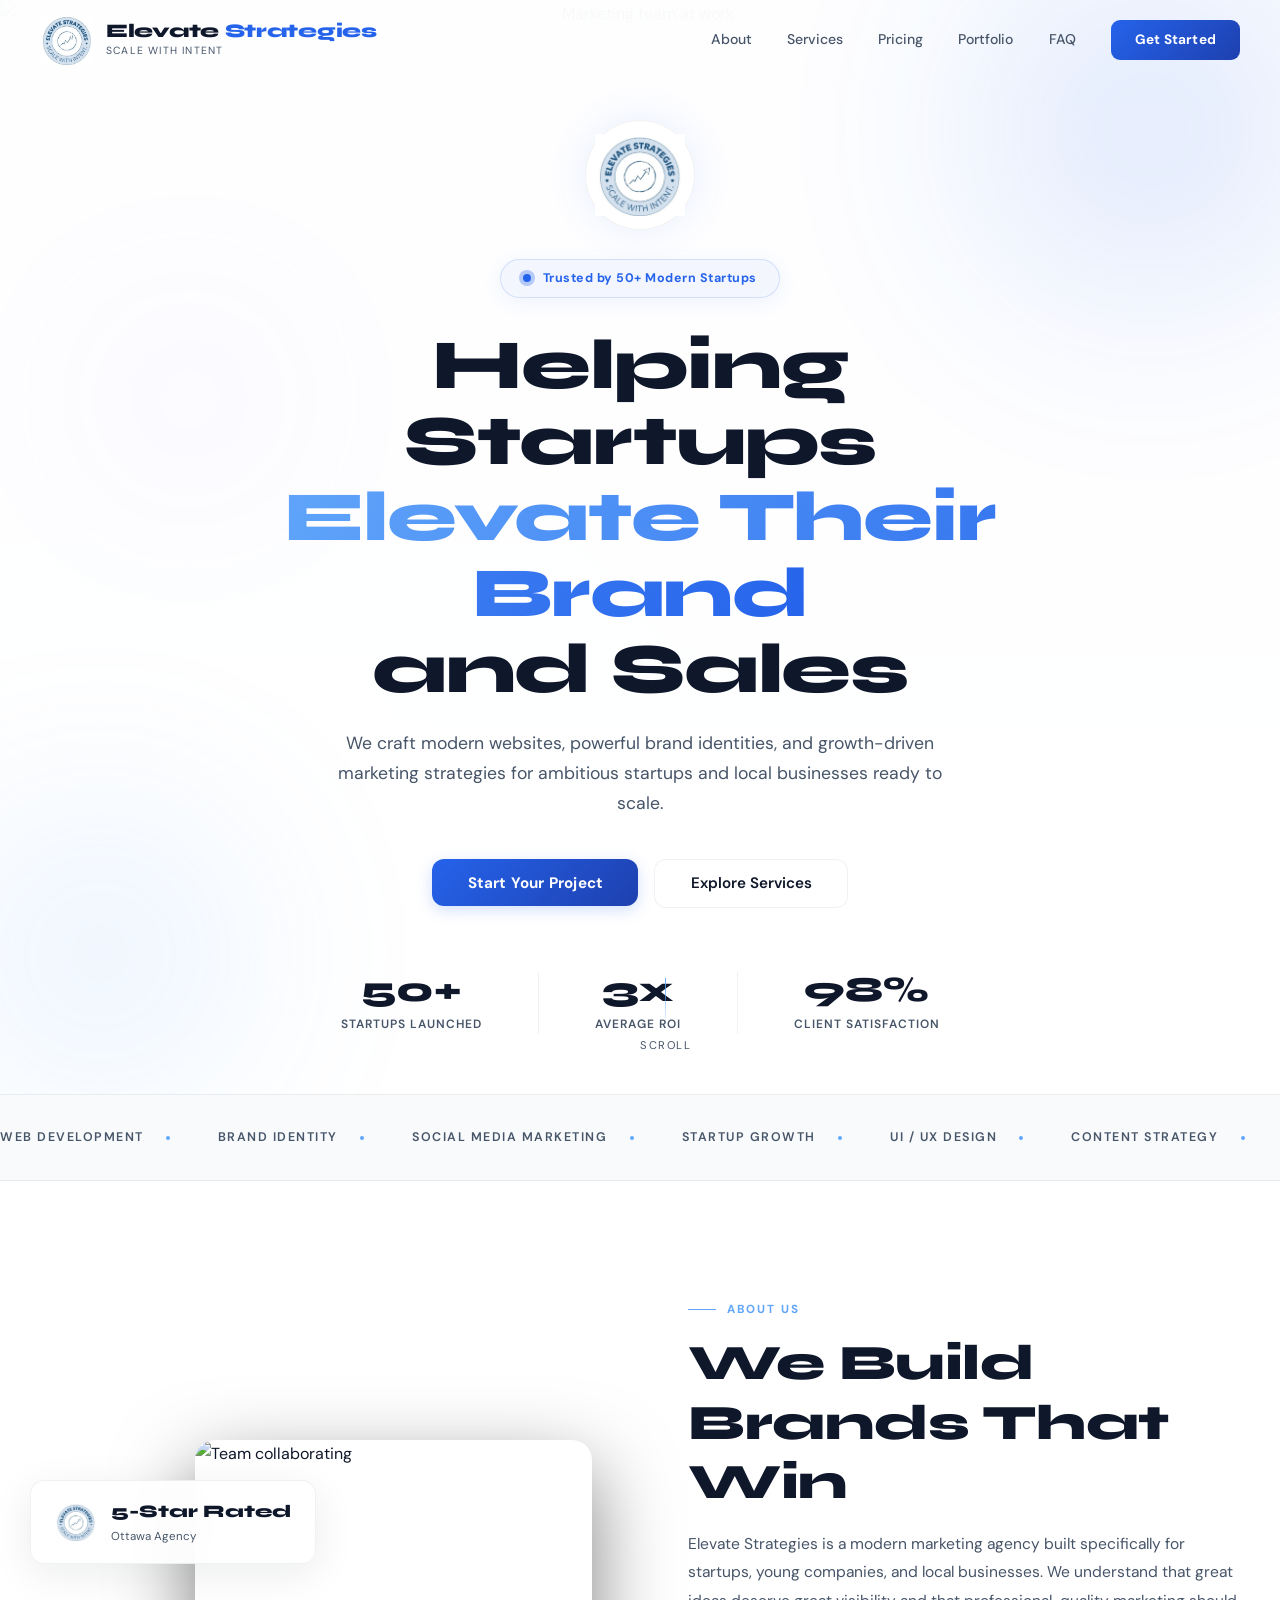
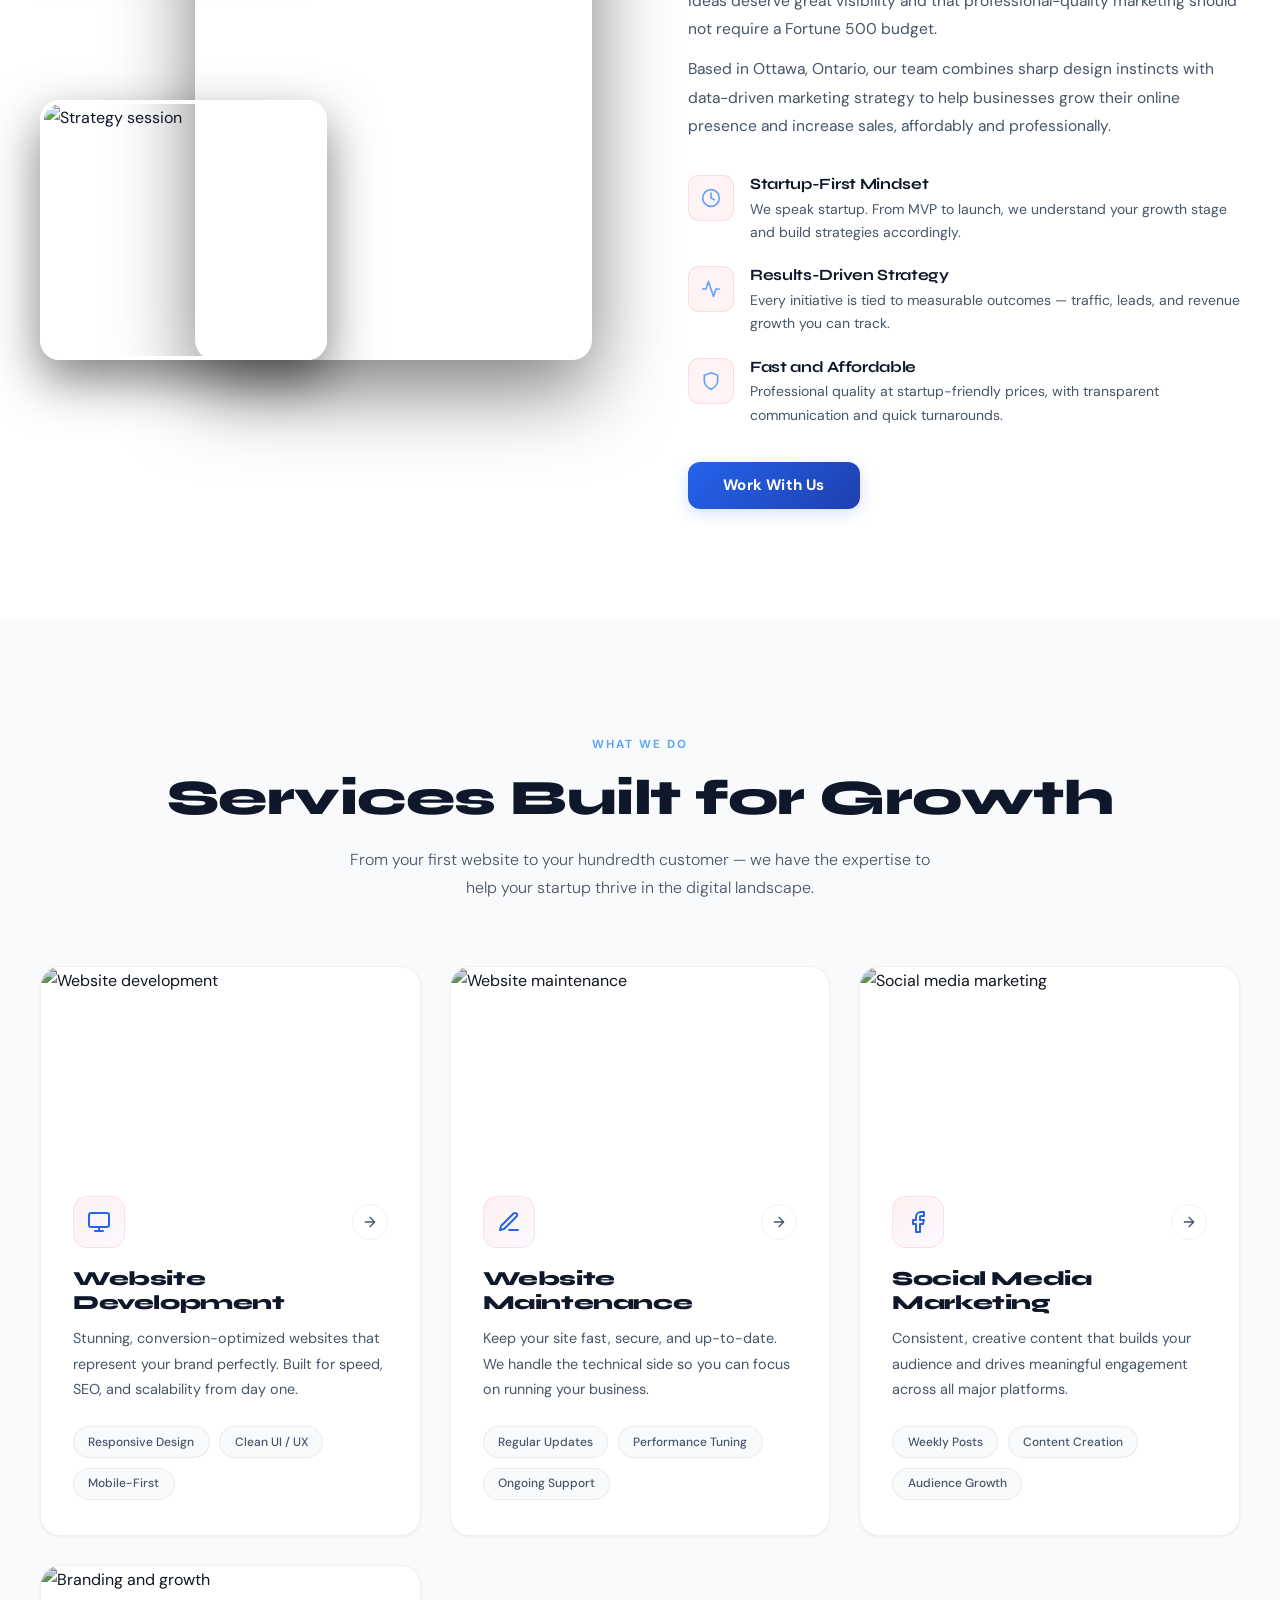
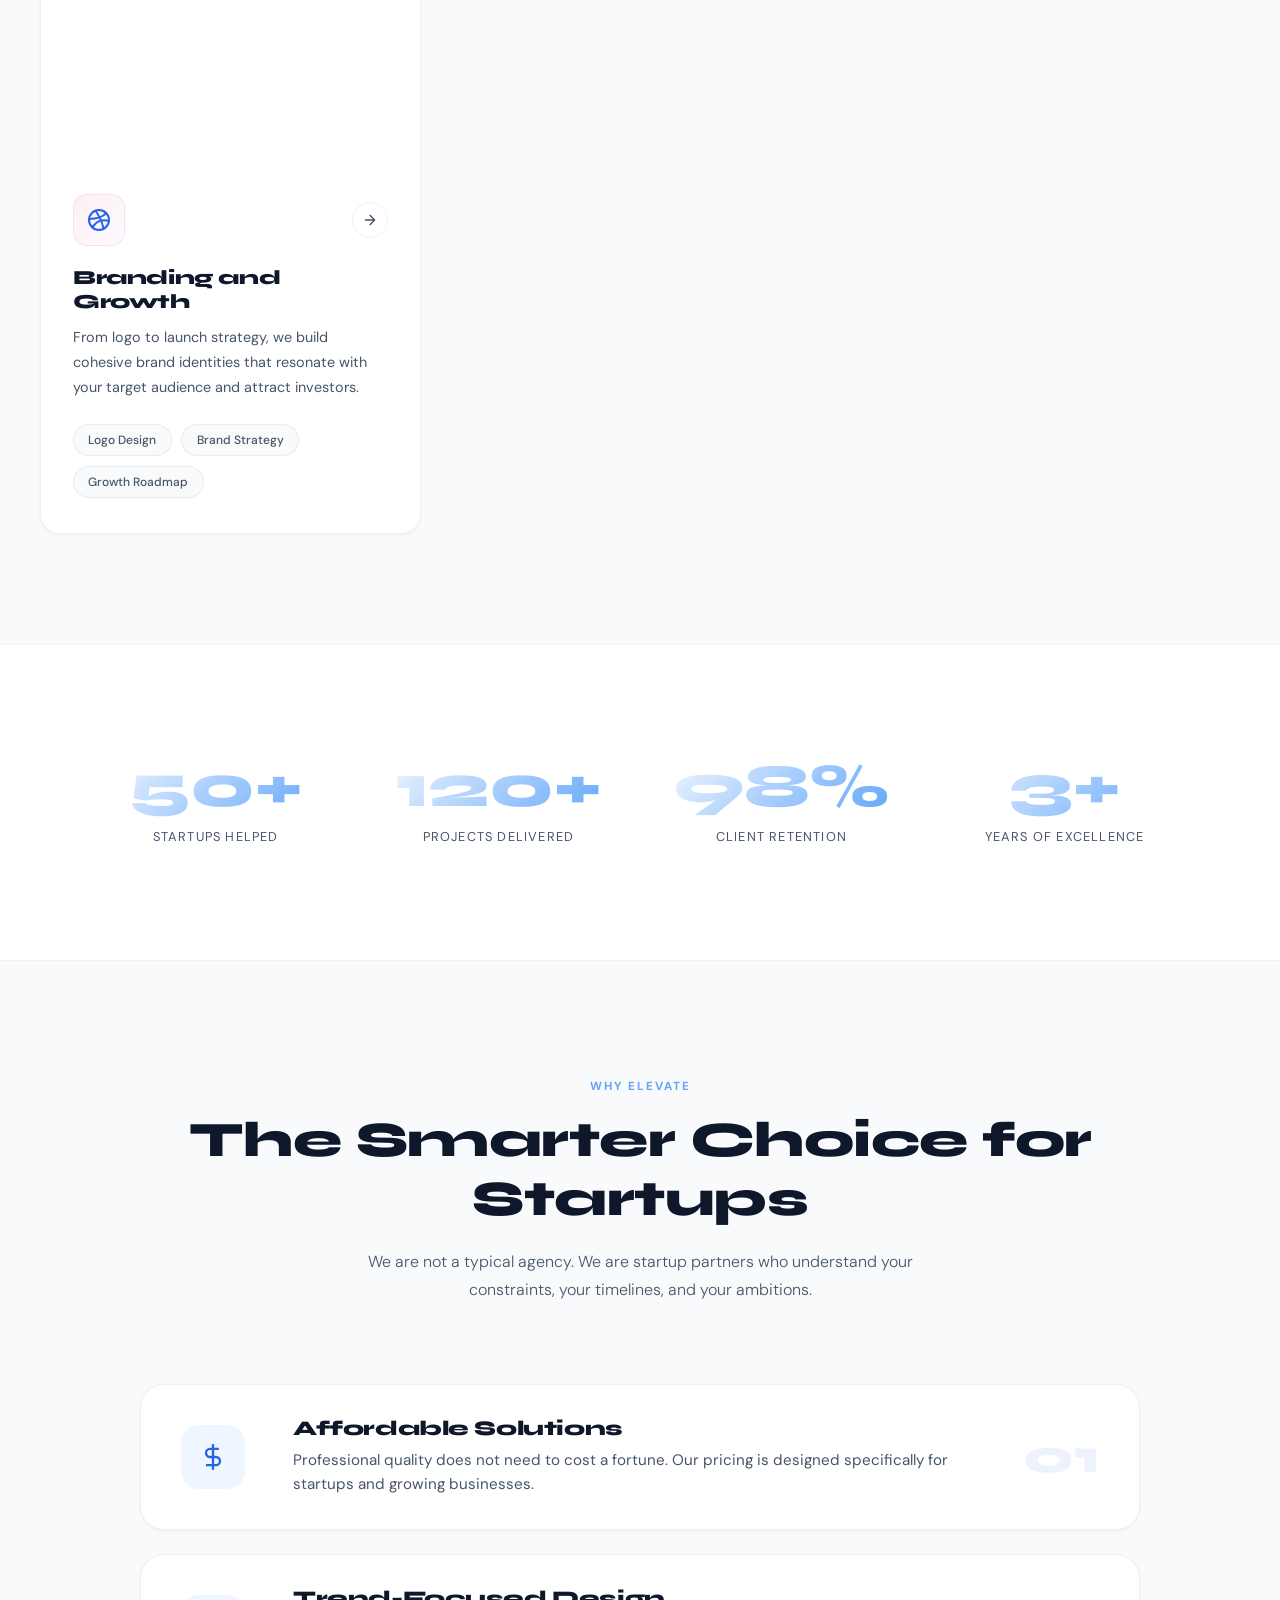
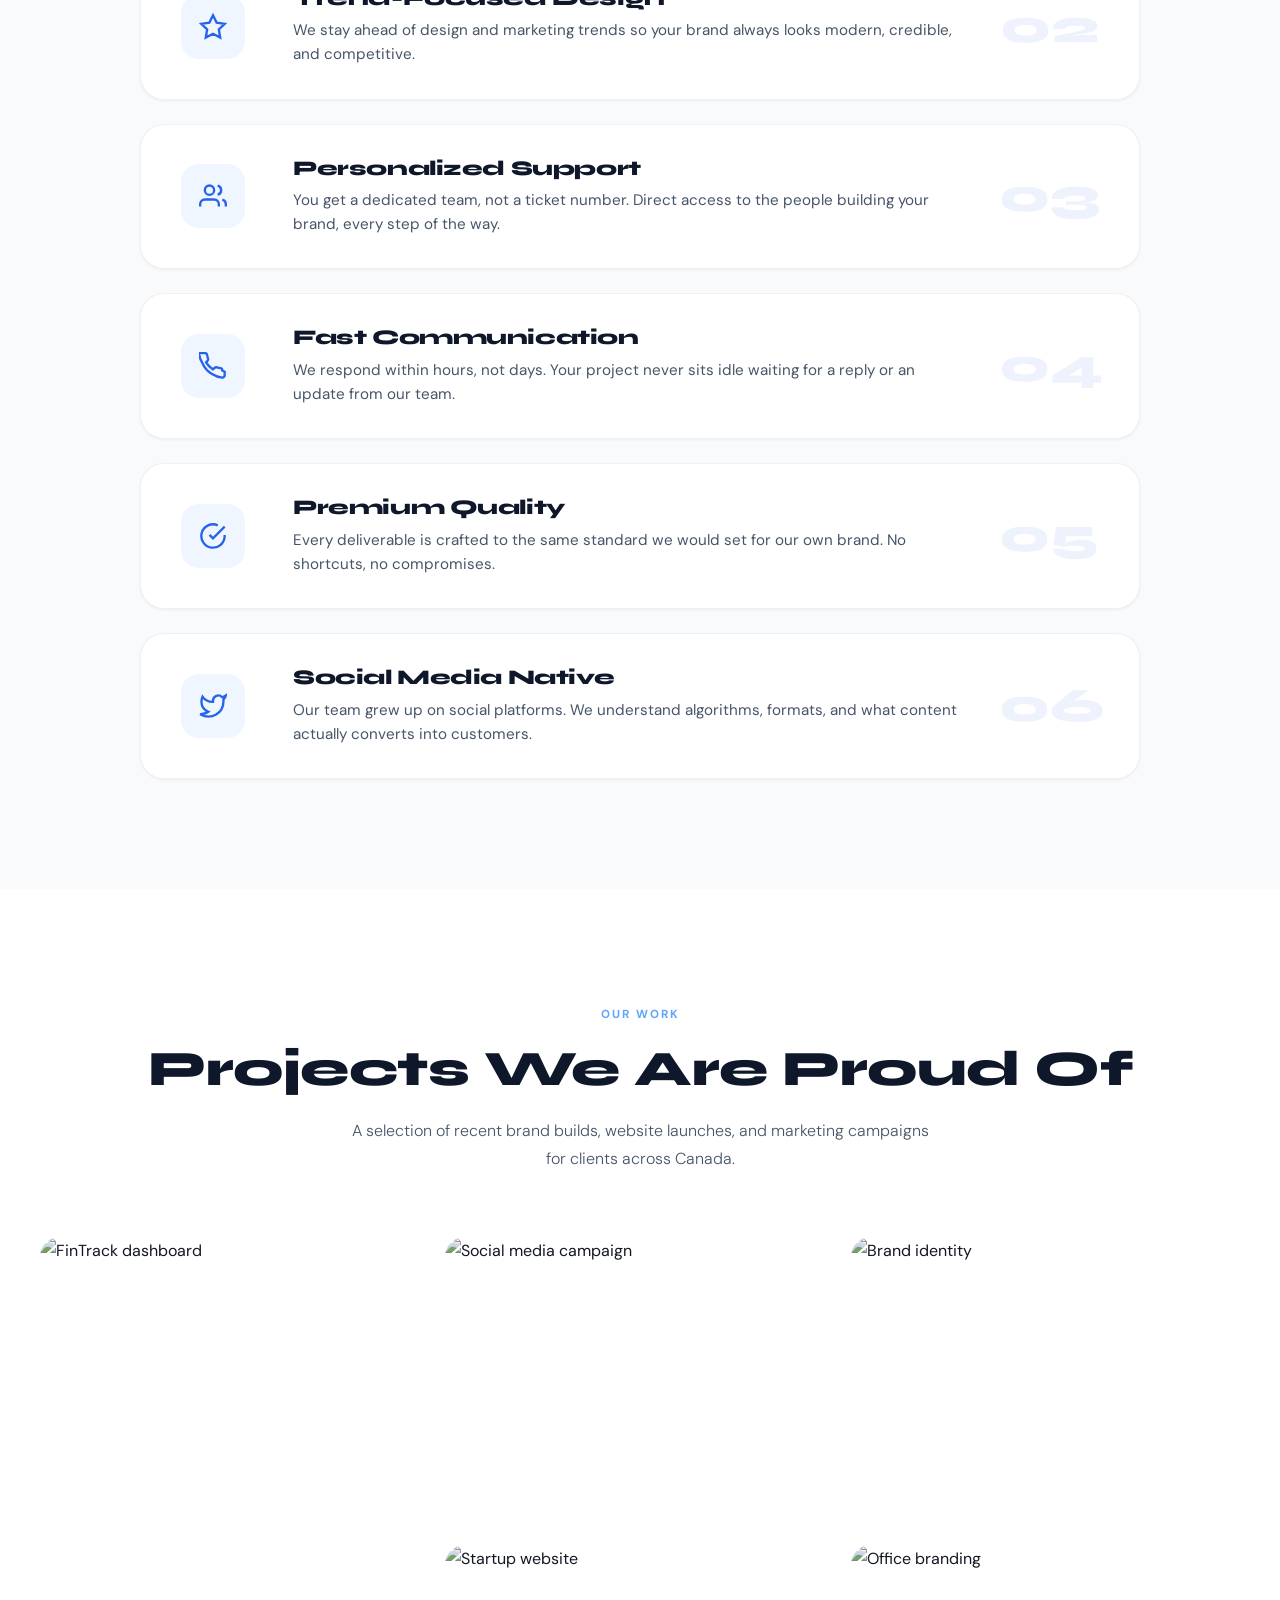
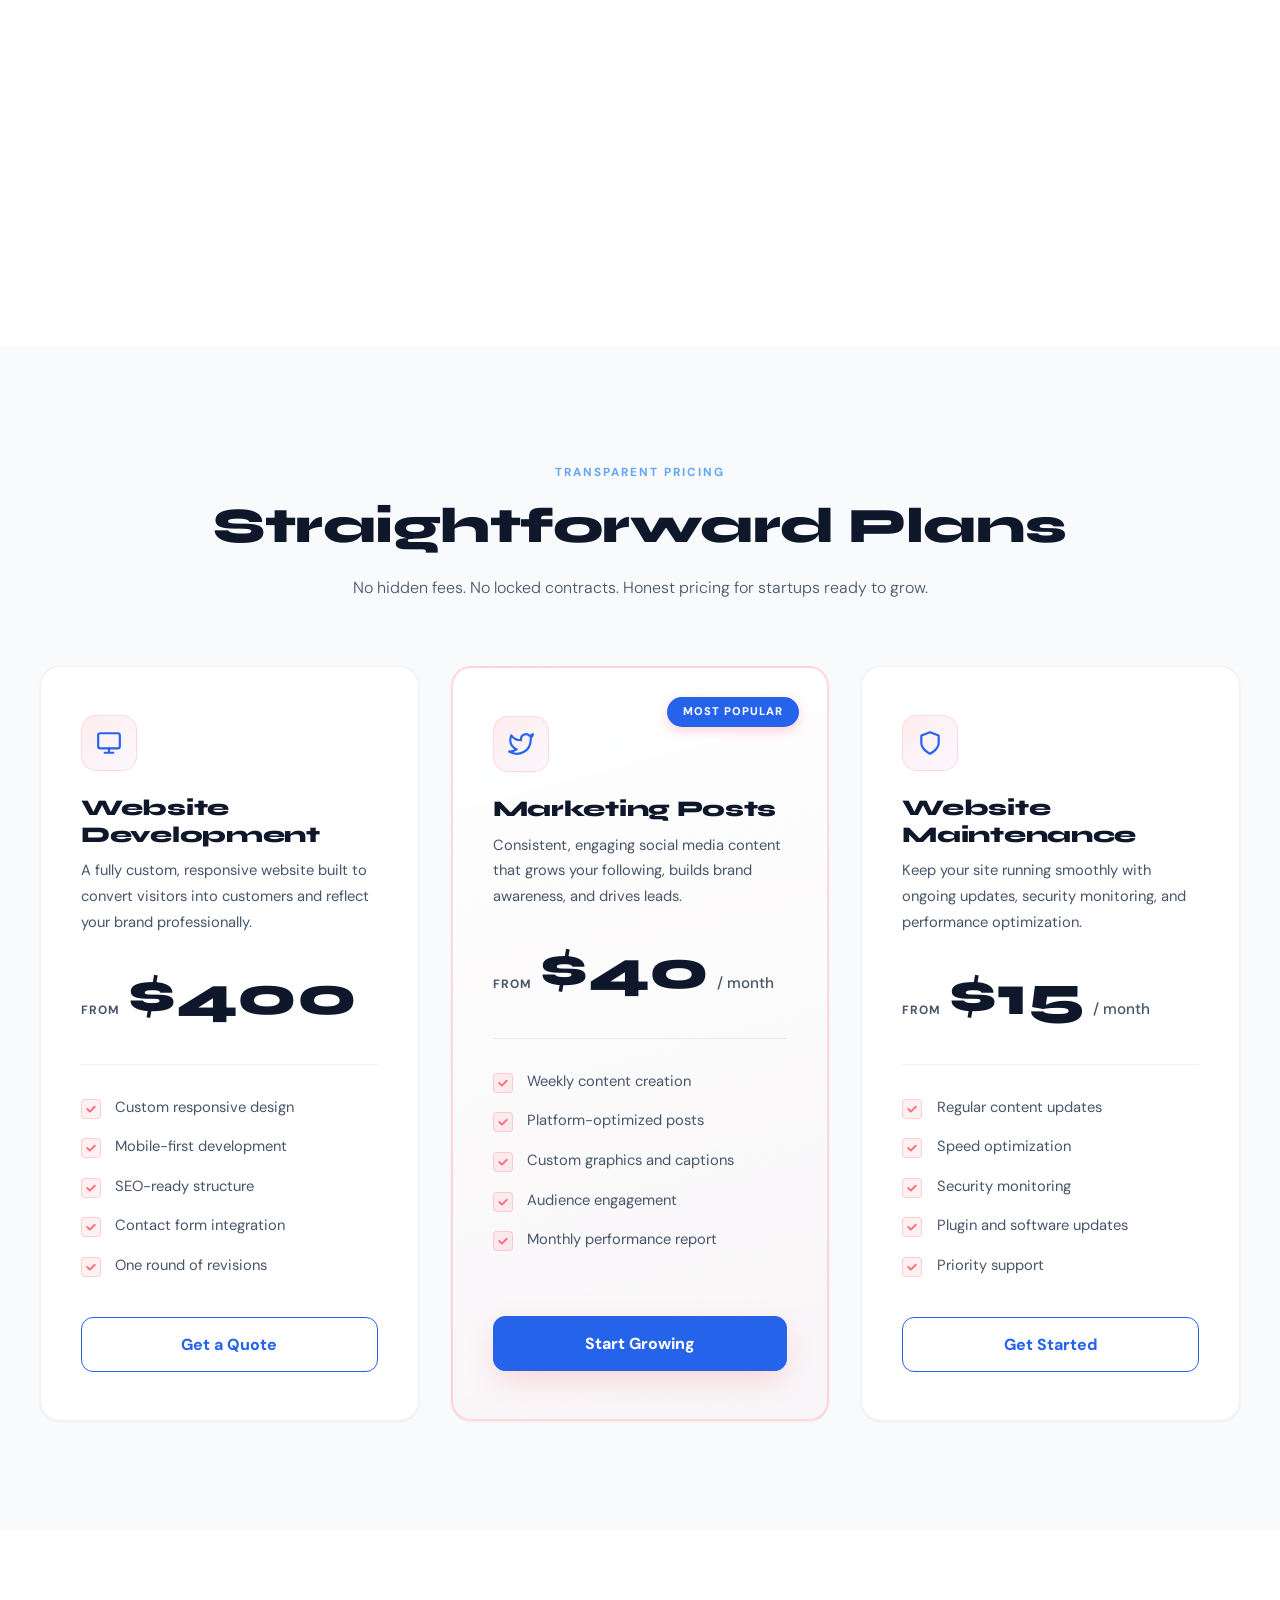
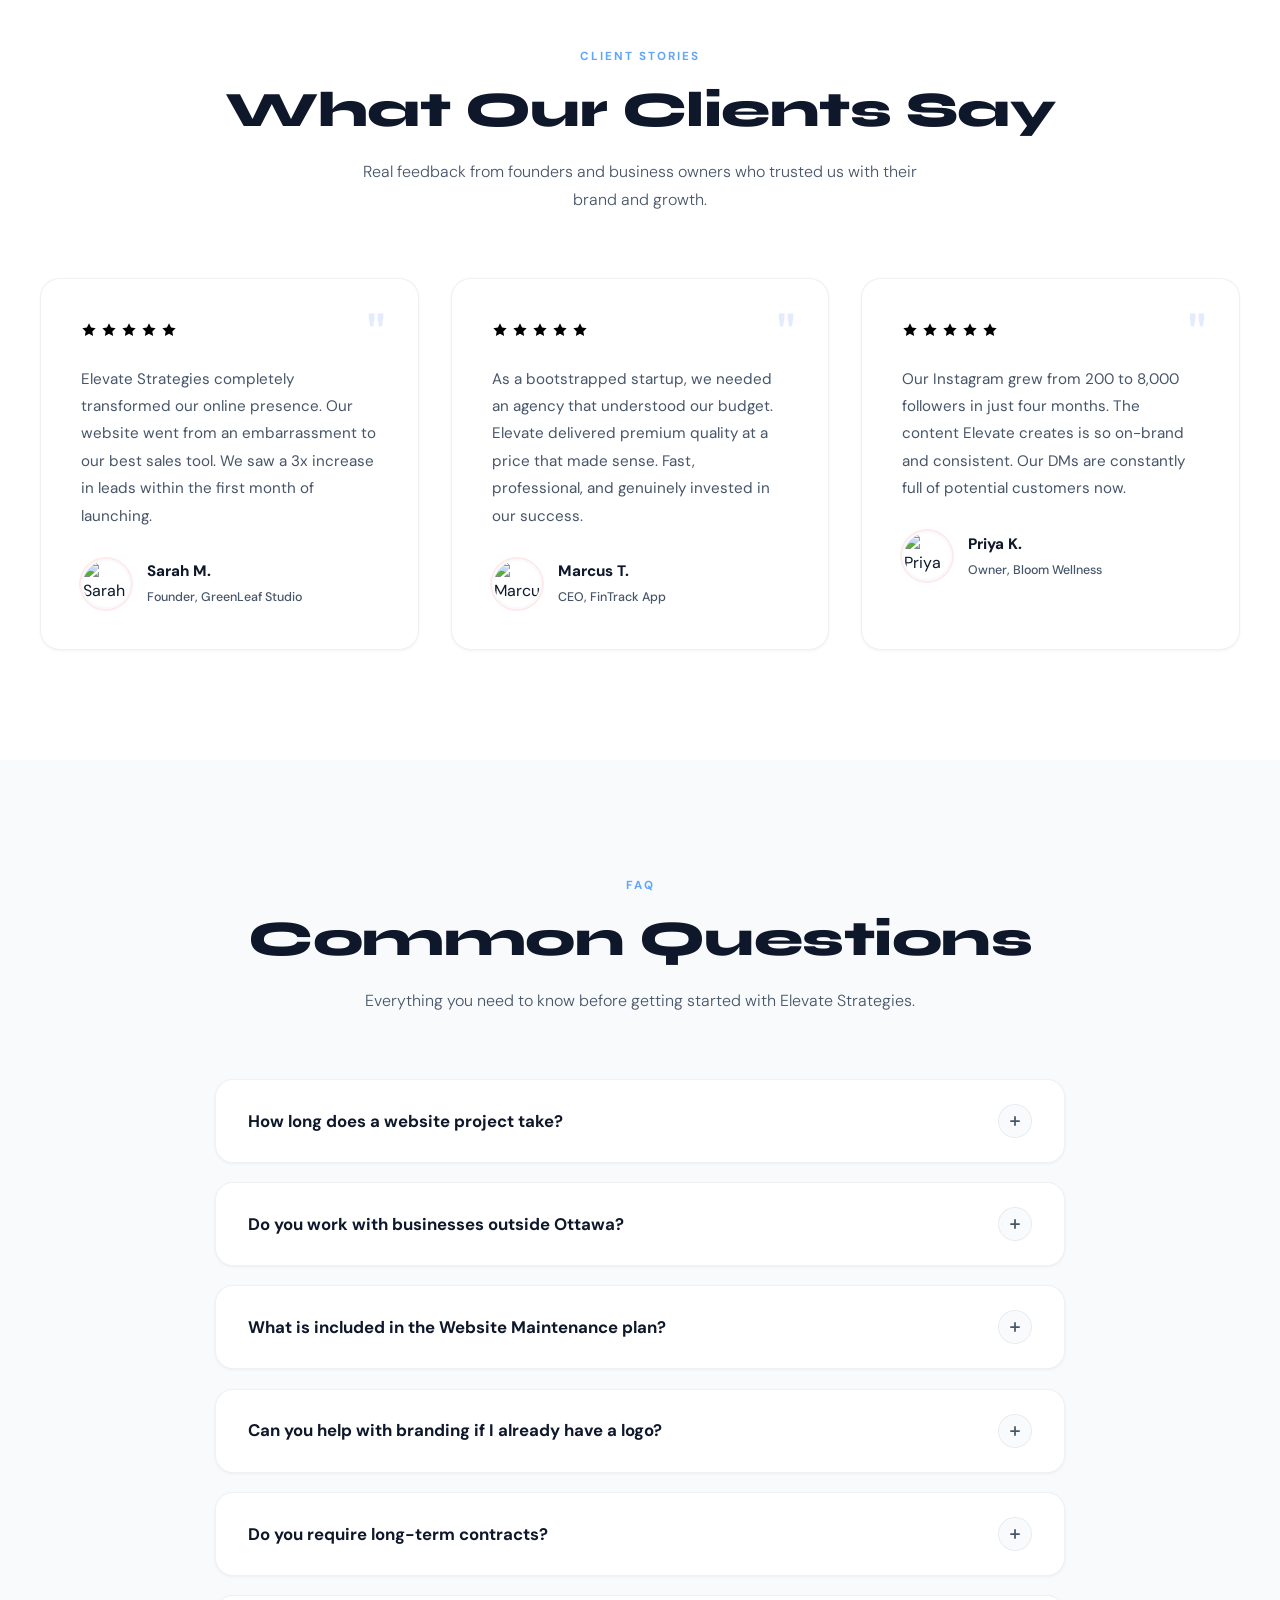
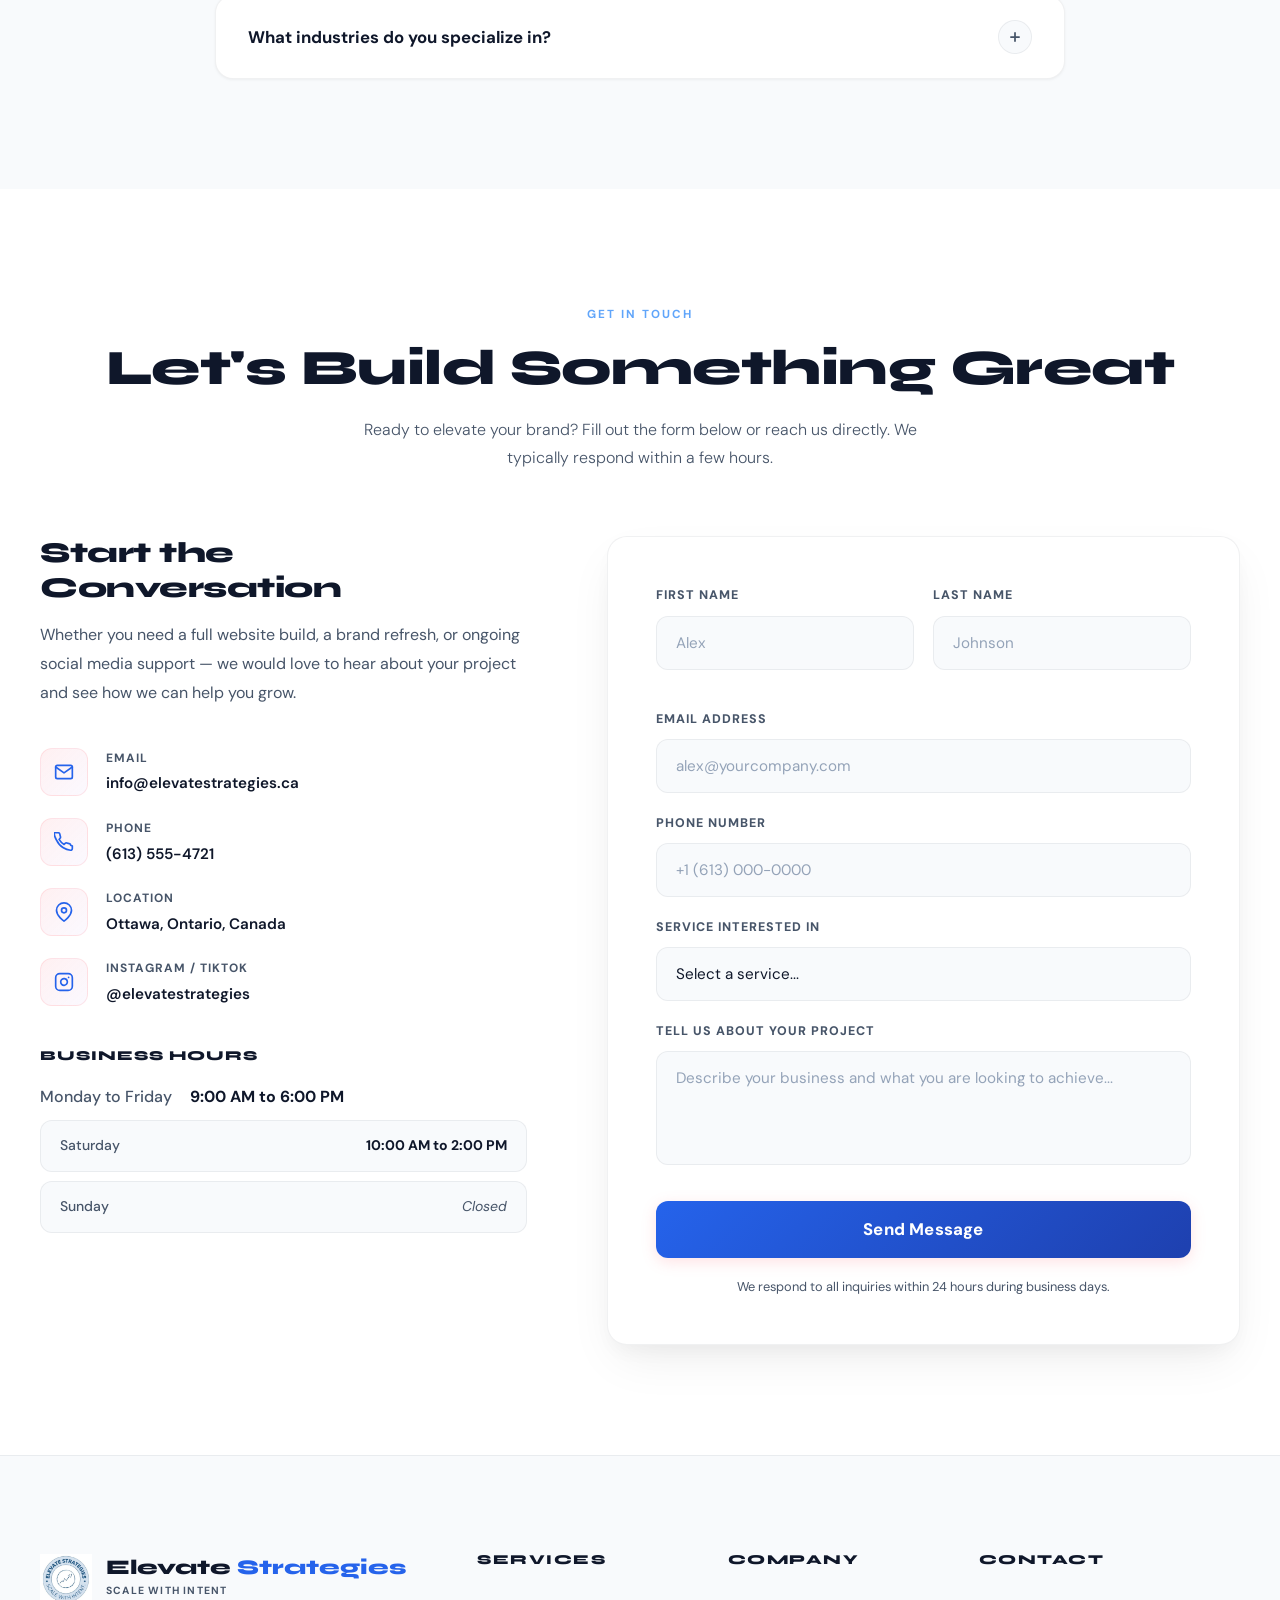
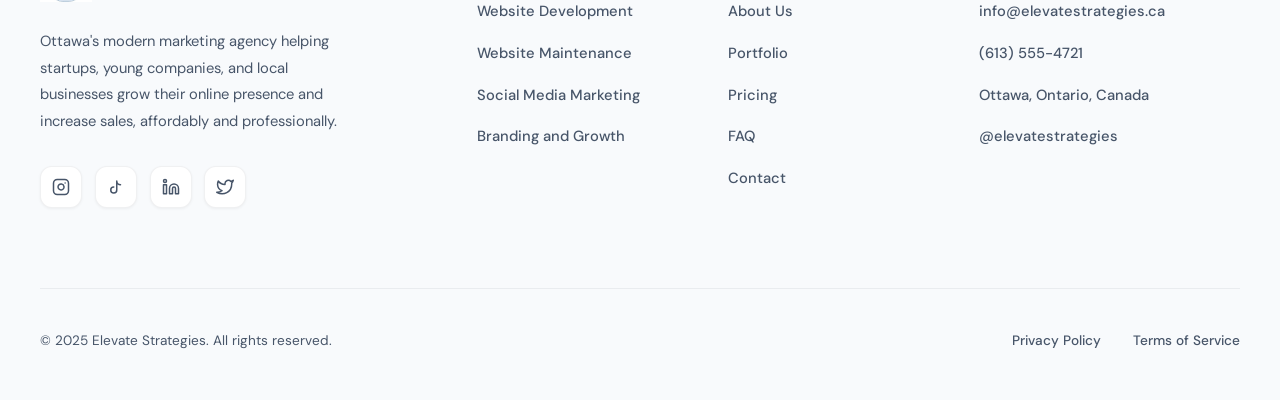
==== commit d3c11f43: "UI Polish" ====
--- a/index.html
+++ b/index.html
@@ -1,3 +1,4 @@
+
 
 <!DOCTYPE html>
 <html lang="en">
@@ -11,25 +12,32 @@
 <style>
 *{margin:0;padding:0;box-sizing:border-box}
 :root{
-  --gold:#FFD166;
-  --gold-light:#FFE8AD;
-  --gold-dark:#C79838;
-  --blue:#FF6D7A;
-  --blue-light:#FF9AA1;
-  --blue-dark:#C84C56;
-  --blue-pale:#FFE6E8;
+  --blue:#2563eb;
+  --blue-light:#60a5fa;
+  --blue-dark:#1e40af;
+  --blue-pale:#eff6ff;
+  --grey-100:#f8fafc;
+  --grey-200:#e2e8f0;
+  --grey-300:#cbd5e1;
+  --grey-400:#94a3b8;
+  --grey-500:#64748b;
+  --grey-600:#475569;
+  --grey-700:#334155;
   --dark:#ffffff;
-  --dark2:#f8fafc;
-  --dark3:#eef2f7;
+  --dark2:var(--grey-100);
+  --dark3:var(--grey-200);
   --text:#0f172a;
-  --text-muted:#64748b;
-  --accent2:#B58CFF;
-  --border:rgba(15,23,42,0.08);
-  --radius:16px;
+  --text-muted:var(--grey-600);
+  --accent2:#8b5cf6;
+  --border:rgba(15,23,42,0.06);
+  --radius:20px;
+  --shadow-sm:0 1px 3px rgba(0,0,0,0.05);
+  --shadow-md:0 10px 30px -5px rgba(0,0,0,0.04), 0 4px 6px -2px rgba(0,0,0,0.02);
+  --shadow-lg:0 20px 50px -10px rgba(0,0,0,0.08), 0 10px 20px -5px rgba(0,0,0,0.04);
 }
 html{scroll-behavior:smooth}
-body{font-family:'DM Sans',sans-serif;background:radial-gradient(circle at top right, rgba(255,109,122,.08), transparent 25%), radial-gradient(circle at bottom left, rgba(255,209,102,.04), transparent 22%), var(--dark);color:var(--text);overflow-x:hidden;line-height:1.6}
-h1,h2,h3,h4,h5{font-family:'Syne',sans-serif;line-height:1.15}
+body{font-family:'DM Sans',sans-serif;background:radial-gradient(circle at top right, rgba(37,99,235,.04), transparent 30%), radial-gradient(circle at bottom left, rgba(100,116,139,.03), transparent 25%), var(--dark);color:var(--text);overflow-x:hidden;line-height:1.7}
+h1,h2,h3,h4,h5{font-family:'Syne',sans-serif;line-height:1.2;letter-spacing:-0.02em}
 img{display:block;max-width:100%}
 a{text-decoration:none;color:inherit}
 button{font-family:'DM Sans',sans-serif;cursor:pointer;border:none;outline:none}
@@ -42,11 +50,11 @@
 .nav-logo-img{width:54px;height:54px;object-fit:contain;opacity:.95;transition:opacity .3s}
 .nav-logo-img:hover{opacity:1}
 .logo-name{font-family:'Syne',sans-serif;font-weight:800;font-size:1.2rem;letter-spacing:-.3px;line-height:1.1}
-.logo-name span{color:var(--blue-light)}
+.logo-name span{color:var(--blue)}
 .logo-tagline{font-size:.65rem;color:var(--text-muted);letter-spacing:1.2px;text-transform:uppercase;margin-top:1px}
 .nav-links{display:flex;align-items:center;gap:2.2rem;font-size:.88rem;font-weight:500}
 .nav-links a{color:var(--text-muted);transition:color .25s}
-.nav-links a:hover{color:var(--dark)}
+.nav-links a:hover{color:var(--blue)}
 .nav-cta{background:linear-gradient(135deg,var(--blue),var(--blue-dark));color:#fff !important;padding:.55rem 1.5rem;border-radius:9px;font-weight:700;font-size:.85rem;letter-spacing:.2px;transition:transform .25s,box-shadow .25s !important}
 .nav-cta:hover{transform:translateY(-1px);box-shadow:0 8px 28px rgba(74,126,199,.4)}
 .hamburger{display:none;background:none;border:none;cursor:pointer;padding:.4rem;flex-direction:column;gap:5px}
@@ -61,38 +69,39 @@
 @media(max-width:820px){.nav-links{display:none}.hamburger{display:flex}}
 
 /* HERO */
-.hero{min-height:100vh;display:flex;flex-direction:column;align-items:center;justify-content:center;text-align:center;padding:130px 2rem 90px;position:relative;overflow:hidden}
+.hero{min-height:85vh;display:flex;flex-direction:column;align-items:center;justify-content:center;text-align:center;padding:120px 2rem 60px;position:relative;overflow:hidden}
 .hero-bg{position:absolute;inset:0;z-index:0}
-.hero-bg img{width:100%;height:100%;object-fit:cover;opacity:.16;filter:saturate(.45) brightness(.9)}
-.hero-gradient{position:absolute;inset:0;background:linear-gradient(180deg,rgba(255,255,255,.85) 0%,rgba(255,255,255,.85) 45%,rgba(255,255,255,.95) 85%,var(--dark) 100%)}
-.orb{position:absolute;border-radius:50%;filter:blur(110px);opacity:.28;animation:orb-float 10s ease-in-out infinite}
-.orb-1{width:600px;height:600px;background:radial-gradient(circle,var(--blue),transparent 70%);top:-150px;right:-150px;animation-delay:0s}
-.orb-2{width:450px;height:450px;background:radial-gradient(circle,var(--gold),transparent 70%);bottom:-80px;left:-120px;animation-delay:5s}
-.orb-3{width:300px;height:300px;background:radial-gradient(circle,var(--accent2),transparent 70%);top:30%;left:5%;animation-delay:2.5s;opacity:.12}
-@keyframes orb-float{0%,100%{transform:translateY(0) scale(1)}50%{transform:translateY(-40px) scale(1.06)}}
-
-.hero-content{position:relative;z-index:2;max-width:950px}
+.hero-bg img{width:100%;height:100%;object-fit:cover;opacity:.1;filter:saturate(.4) brightness(.9)}
+.hero-gradient{position:absolute;inset:0;background:linear-gradient(180deg,rgba(255,255,255,.8) 0%,rgba(255,255,255,.85) 40%,var(--dark) 100%)}
+.orb{position:absolute;border-radius:50%;filter:blur(100px);opacity:.2;animation:orb-float 10s ease-in-out infinite}
+.orb-1{width:500px;height:500px;background:radial-gradient(circle,var(--blue),transparent 70%);top:-120px;right:-120px;animation-delay:0s}
+.orb-2{width:400px;height:400px;background:radial-gradient(circle,var(--blue-light),transparent 70%);bottom:-60px;left:-100px;animation-delay:5s}
+.orb-3{width:250px;height:250px;background:radial-gradient(circle,var(--accent2),transparent 70%);top:25%;left:5%;animation-delay:2.5s;opacity:.1}
+@keyframes orb-float{0%,100%{transform:translateY(0) scale(1)}50%{transform:translateY(-30px) scale(1.05)}}
+
+.hero-content{position:relative;z-index:2;max-width:850px}
 
 /* Hero logo */
-.hero-logo-wrap{margin-bottom:2.2rem;animation:fade-up .9s ease both;display:flex;justify-content:center}
-.hero-logo-circle{width:130px;height:130px;border-radius:50%;background:rgba(255,255,255,.85);border:1px solid rgba(15,23,42,.08);display:flex;align-items:center;justify-content:center;backdrop-filter:blur(10px);box-shadow:0 0 60px rgba(255,109,122,.15),0 0 120px rgba(255,109,122,.06)}
-.hero-logo-circle img{width:110px;height:110px;object-fit:contain;opacity:.95}
-
-.hero-badge{display:inline-flex;align-items:center;gap:.6rem;background:rgba(255,109,122,.1);border:1px solid rgba(255,109,122,.28);border-radius:50px;padding:.4rem 1.2rem;font-size:.75rem;font-weight:700;letter-spacing:1.2px;text-transform:uppercase;color:var(--blue-light);margin-bottom:2rem;animation:fade-up .9s .1s ease both}
-.badge-dot{width:6px;height:6px;background:var(--blue-light);border-radius:50%;animation:pulse 2s infinite}
-@keyframes pulse{0%,100%{opacity:1;transform:scale(1)}50%{opacity:.4;transform:scale(1.6)}}
-
-.hero h1{font-size:clamp(3rem,6.5vw,5.8rem);font-weight:800;line-height:1.04;margin-bottom:1.6rem;animation:fade-up .9s .2s ease both;letter-spacing:-1px}
-.blue-text{background:linear-gradient(120deg,var(--blue-pale) 0%,var(--blue-light) 50%,var(--blue) 100%);-webkit-background-clip:text;-webkit-text-fill-color:transparent;background-clip:text}
-.hero p{font-size:1.18rem;color:var(--text-muted);max-width:640px;margin:0 auto 2.8rem;font-weight:300;line-height:1.75;animation:fade-up .9s .35s ease both}
+.hero-logo-wrap{margin-bottom:1.8rem;animation:fade-up .9s ease both;display:flex;justify-content:center}
+.hero-logo-circle{width:110px;height:110px;border-radius:50%;background:rgba(255,255,255,.8);border:1px solid var(--border);display:flex;align-items:center;justify-content:center;backdrop-filter:blur(10px);box-shadow:0 0 40px rgba(37,99,235,.1)}
+.hero-logo-circle img{width:90px;height:90px;object-fit:contain;opacity:.95}
+
+.hero-badge{display:inline-flex;align-items:center;gap:.7rem;background:rgba(37,99,235,0.05);border:1px solid rgba(37,99,235,0.15);border-radius:50px;padding:.5rem 1.4rem;font-size:.78rem;font-weight:700;letter-spacing:0.5px;color:var(--blue);margin-bottom:1.8rem;animation:fade-up .9s .1s ease both;backdrop-filter:blur(10px);box-shadow:0 4px 20px rgba(37,99,235,0.08)}
+.badge-dot{width:8px;height:8px;background:var(--blue);border-radius:50%;position:relative}
+.badge-dot::after{content:'';position:absolute;inset:-4px;border-radius:50%;background:var(--blue);opacity:0.3;animation:pulse-ring 2s cubic-bezier(0.4, 0, 0.6, 1) infinite}
+@keyframes pulse-ring{0%{transform:scale(0.8);opacity:0.5}100%{transform:scale(2.4);opacity:0}}
+
+.hero h1{font-size:clamp(2.8rem,5.5vw,4.8rem);font-weight:800;line-height:1.08;margin-bottom:1.4rem;animation:fade-up .9s .2s ease both;letter-spacing:-1.2px}
+.blue-text{background:linear-gradient(120deg,var(--blue-light) 0%,var(--blue) 100%);-webkit-background-clip:text;-webkit-text-fill-color:transparent;background-clip:text}
+.hero p{font-size:1.1rem;color:var(--text-muted);max-width:620px;margin:0 auto 2.5rem;font-weight:400;line-height:1.7;animation:fade-up .9s .35s ease both}
 .hero-btns{display:flex;gap:1rem;justify-content:center;flex-wrap:wrap;animation:fade-up .9s .5s ease both}
-.btn-primary{background:linear-gradient(135deg,var(--blue),var(--blue-dark));color:#fff;padding:.9rem 2.4rem;border-radius:11px;font-weight:700;font-size:.95rem;letter-spacing:.1px;transition:transform .25s,box-shadow .25s}
-.btn-primary:hover{transform:translateY(-2px);box-shadow:0 14px 36px rgba(255,109,122,.45)}
-.btn-ghost{background:rgba(15,23,42,.04);border:1px solid rgba(15,23,42,.08);color:var(--text);padding:.9rem 2.4rem;border-radius:11px;font-weight:500;font-size:.95rem;backdrop-filter:blur(10px);transition:background .25s,border-color .25s,transform .25s}
-.btn-ghost:hover{background:rgba(15,23,42,.08);border-color:rgba(15,23,42,.12);transform:translateY(-2px)}
-.hero-stats{display:flex;gap:4rem;justify-content:center;margin-top:5rem;flex-wrap:wrap;animation:fade-up .9s .65s ease both}
-.hero-stat .num{font-family:'Syne',sans-serif;font-size:2.4rem;font-weight:800;background:linear-gradient(135deg,var(--blue-pale),var(--blue-light));-webkit-background-clip:text;-webkit-text-fill-color:transparent;background-clip:text;line-height:1}
-.hero-stat .lbl{font-size:.78rem;color:var(--text-muted);letter-spacing:.8px;text-transform:uppercase;margin-top:.3rem}
+.btn-primary{background:linear-gradient(135deg,var(--blue),var(--blue-dark));color:#fff;padding:.85rem 2.2rem;border-radius:12px;font-weight:700;font-size:.95rem;letter-spacing:.2px;transition:all .3s ease;box-shadow:0 4px 15px rgba(37,99,235,0.2)}
+.btn-primary:hover{transform:translateY(-2px);box-shadow:0 10px 25px rgba(37,99,235,0.4)}
+.btn-ghost{background:rgba(255,255,255,.05);border:1px solid var(--border);color:var(--text);padding:.85rem 2.2rem;border-radius:12px;font-weight:600;font-size:.95rem;backdrop-filter:blur(10px);transition:all .3s ease}
+.btn-ghost:hover{background:var(--grey-100);border-color:var(--grey-300);transform:translateY(-2px)}
+.hero-stats{display:flex;gap:3.5rem;justify-content:center;margin-top:4rem;flex-wrap:wrap;animation:fade-up .9s .65s ease both}
+.hero-stat .num{font-family:'Syne',sans-serif;font-size:2.2rem;font-weight:800;color:var(--text);line-height:1}
+.hero-stat .lbl{font-size:.75rem;color:var(--text-muted);letter-spacing:1px;text-transform:uppercase;margin-top:.4rem;font-weight:600}
 .hero-stat-divider{width:1px;background:var(--border);align-self:stretch}
 .scroll-hint{position:absolute;bottom:2.5rem;left:50%;transform:translateX(-50%);display:flex;flex-direction:column;align-items:center;gap:.6rem;color:var(--text-muted);font-size:.7rem;letter-spacing:1.5px;text-transform:uppercase;z-index:2;animation:fade-up 1s 1s ease both}
 .scroll-line{width:1px;height:48px;background:linear-gradient(to bottom,var(--blue-light),transparent);animation:scroll-pulse 2.2s ease-in-out infinite}
@@ -125,9 +134,9 @@
 .img-stack{position:relative;height:520px}
 .img-main{width:72%;height:100%;object-fit:cover;border-radius:var(--radius);position:absolute;right:0;top:0;box-shadow:0 30px 80px rgba(0,0,0,.5)}
 .img-secondary{width:52%;height:50%;object-fit:cover;border-radius:var(--radius);position:absolute;left:0;bottom:0;border:4px solid var(--dark);box-shadow:0 20px 50px rgba(0,0,0,.5)}
-.img-badge{position:absolute;top:2.5rem;left:-10px;background:rgba(13,18,32,.9);border:1px solid rgba(74,126,199,.25);border-radius:14px;padding:1rem 1.5rem;display:flex;align-items:center;gap:.9rem;backdrop-filter:blur(20px);z-index:3;box-shadow:0 10px 40px rgba(0,0,0,.4)}
+.img-badge{position:absolute;top:2.5rem;left:-10px;background:rgba(255,255,255,.9);border:1px solid var(--border);border-radius:14px;padding:1rem 1.5rem;display:flex;align-items:center;gap:.9rem;backdrop-filter:blur(20px);z-index:3;box-shadow:0 10px 40px rgba(15,23,42,.08)}
 .img-badge .badge-logo{width:42px;height:42px;object-fit:contain;opacity:.95}
-.img-badge .b-val{font-family:'Syne',sans-serif;font-weight:800;font-size:1.1rem}
+.img-badge .b-val{font-family:'Syne',sans-serif;font-weight:800;font-size:1.1rem;color:var(--text)}
 .img-badge .b-sub{font-size:.72rem;color:var(--text-muted)}
 .about-features{display:flex;flex-direction:column;gap:1.4rem;margin-top:2.2rem}
 .a-feature{display:flex;gap:1rem;align-items:flex-start}
@@ -137,27 +146,29 @@
 .a-feature p{font-size:.875rem;color:var(--text-muted);line-height:1.65}
 
 /* SERVICES */
-.services-grid{display:grid;grid-template-columns:repeat(auto-fit,minmax(285px,1fr));gap:1.4rem;margin-top:4rem}
-.service-card{background:var(--dark3);border:1px solid var(--border);border-radius:var(--radius);overflow:hidden;position:relative;transition:transform .4s,border-color .4s,box-shadow .4s}
-.service-card::after{content:'';position:absolute;inset:0;background:linear-gradient(135deg,rgba(255,109,122,.07),transparent);opacity:0;transition:opacity .4s;pointer-events:none}
-.service-card:hover{transform:translateY(-7px);border-color:rgba(74,126,199,.3);box-shadow:0 24px 64px rgba(0,0,0,.45)}
+.services-grid{display:grid;grid-template-columns:repeat(auto-fit,minmax(285px,1fr));gap:1.8rem;margin-top:4rem}
+.service-card{background:var(--dark);border:1px solid var(--border);border-radius:var(--radius);overflow:hidden;position:relative;transition:all .4s cubic-bezier(0.23, 1, 0.32, 1);box-shadow:var(--shadow-sm)}
+.service-card::after{content:'';position:absolute;inset:0;background:linear-gradient(135deg,rgba(255,109,122,.04),transparent);opacity:0;transition:opacity .4s;pointer-events:none}
+.service-card:hover{transform:translateY(-10px);border-color:rgba(255,109,122,0.2);box-shadow:var(--shadow-lg)}
 .service-card:hover::after{opacity:1}
-.service-img-wrap{position:relative;overflow:hidden;height:185px}
-.service-img-wrap img{width:100%;height:100%;object-fit:cover;filter:saturate(.55) brightness(.85);transition:filter .5s,transform .5s}
-.service-card:hover .service-img-wrap img{filter:saturate(.9) brightness(.95);transform:scale(1.04)}
-.service-img-overlay{position:absolute;inset:0;background:linear-gradient(to bottom,transparent 50%,var(--dark3))}
-.service-body{padding:1.8rem 2rem 2rem}
-.service-icon-row{display:flex;align-items:center;justify-content:space-between;margin-bottom:1.1rem}
-.service-icon{width:48px;height:48px;background:linear-gradient(135deg,rgba(255,109,122,.15),rgba(184,148,255,.08));border:1px solid rgba(255,109,122,.2);border-radius:12px;display:flex;align-items:center;justify-content:center}
-.service-icon svg{width:22px;height:22px;fill:none;stroke:var(--blue-light);stroke-width:2;stroke-linecap:round;stroke-linejoin:round}
-.service-arrow{width:32px;height:32px;border:1px solid var(--border);border-radius:50%;display:flex;align-items:center;justify-content:center;transition:background .3s,border-color .3s}
-.service-arrow svg{width:14px;height:14px;fill:none;stroke:var(--text-muted);stroke-width:2;stroke-linecap:round;stroke-linejoin:round;transition:stroke .3s}
-.service-card:hover .service-arrow{background:rgba(255,109,122,.1);border-color:rgba(255,109,122,.35)}
-.service-card:hover .service-arrow svg{stroke:var(--blue-light)}
-.service-card h3{font-size:1.18rem;font-weight:700;margin-bottom:.6rem}
-.service-card p{font-size:.875rem;color:var(--text-muted);line-height:1.7;margin-bottom:1.3rem}
-.service-tags{display:flex;flex-wrap:wrap;gap:.5rem}
-.service-tag{background:rgba(255,255,255,.04);border:1px solid var(--border);border-radius:50px;padding:.22rem .75rem;font-size:.72rem;color:var(--text-muted);letter-spacing:.3px}
+.service-img-wrap{position:relative;overflow:hidden;height:200px}
+.service-img-wrap img{width:100%;height:100%;object-fit:cover;filter:saturate(.7) brightness(.9);transition:all .6s ease}
+.service-card:hover .service-img-wrap img{filter:saturate(1) brightness(1);transform:scale(1.05)}
+.service-img-overlay{position:absolute;inset:0;background:linear-gradient(to bottom,transparent 40%,var(--dark))}
+.service-body{padding:1.8rem 2rem 2.2rem}
+.service-icon-row{display:flex;align-items:center;justify-content:space-between;margin-bottom:1.2rem}
+.service-icon{width:52px;height:52px;background:linear-gradient(135deg,rgba(255,109,122,0.1),rgba(181,140,255,0.05));border:1px solid rgba(255,109,122,0.15);border-radius:14px;display:flex;align-items:center;justify-content:center;transition:transform .4s}
+.service-card:hover .service-icon{transform:scale(1.05)}
+.service-icon svg{width:24px;height:24px;fill:none;stroke:var(--blue);stroke-width:2;stroke-linecap:round;stroke-linejoin:round}
+.service-arrow{width:36px;height:36px;border:1px solid var(--border);border-radius:50%;display:flex;align-items:center;justify-content:center;transition:all .3s ease}
+.service-arrow svg{width:16px;height:16px;fill:none;stroke:var(--text-muted);stroke-width:2;stroke-linecap:round;stroke-linejoin:round;transition:stroke .3s}
+.service-card:hover .service-arrow{background:var(--blue);border-color:var(--blue)}
+.service-card:hover .service-arrow svg{stroke:#fff}
+.service-card h3{font-size:1.25rem;font-weight:800;margin-bottom:.7rem;color:var(--text)}
+.service-card p{font-size:.9rem;color:var(--text-muted);line-height:1.75;margin-bottom:1.5rem}
+.service-tags{display:flex;flex-wrap:wrap;gap:.6rem}
+.service-tag{background:var(--dark2);border:1px solid var(--border);border-radius:50px;padding:.3rem .9rem;font-size:.75rem;color:var(--text-muted);font-weight:500;transition:all .3s}
+.service-card:hover .service-tag{border-color:rgba(255,109,122,0.2);color:var(--blue-dark)}
 
 /* STATS */
 .stats-section{background:var(--dark);padding:80px 2.5rem;border-top:1px solid var(--border);border-bottom:1px solid var(--border)}
@@ -167,18 +178,25 @@
 .stat-num{font-family:'Syne',sans-serif;font-size:3.8rem;font-weight:800;line-height:1;background:linear-gradient(135deg,var(--blue-pale),var(--blue-light));-webkit-background-clip:text;-webkit-text-fill-color:transparent;background-clip:text;margin-bottom:.5rem}
 .stat-label{font-size:.8rem;color:var(--text-muted);text-transform:uppercase;letter-spacing:1.2px}
 
-/* WHY US */
-.why-grid{display:grid;grid-template-columns:repeat(3,1fr);gap:1.3rem;margin-top:4rem}
-@media(max-width:920px){.why-grid{grid-template-columns:repeat(2,1fr)}}
-@media(max-width:560px){.why-grid{grid-template-columns:1fr}}
-.why-card{background:var(--dark3);border:1px solid var(--border);border-radius:var(--radius);padding:2rem;position:relative;overflow:hidden;transition:transform .35s,border-color .35s}
-.why-card::after{content:'';position:absolute;bottom:0;left:0;right:0;height:2px;background:linear-gradient(90deg,var(--blue-light),var(--accent2));transform:scaleX(0);transform-origin:left;transition:transform .4s}
-.why-card:hover{transform:translateY(-5px);border-color:rgba(74,126,199,.25)}
-.why-card:hover::after{transform:scaleX(1)}
-.why-icon{width:48px;height:48px;margin-bottom:1.2rem;background:rgba(74,126,199,.08);border:1px solid rgba(74,126,199,.15);border-radius:11px;display:flex;align-items:center;justify-content:center}
-.why-icon svg{width:22px;height:22px;fill:none;stroke:var(--blue-light);stroke-width:2;stroke-linecap:round;stroke-linejoin:round}
-.why-card h3{font-size:1rem;font-weight:700;margin-bottom:.5rem}
-.why-card p{font-size:.875rem;color:var(--text-muted);line-height:1.65}
+/* WHY US REDESIGN: LIST STYLE */
+.why-grid{display:flex;flex-direction:column;gap:1.5rem;margin-top:5rem;max-width:1000px;margin-left:auto;margin-right:auto}
+.why-card{background:var(--dark);border:1px solid var(--border);border-radius:24px;padding:2rem 2.5rem;display:grid;grid-template-columns:80px 1fr 100px;align-items:center;gap:2rem;transition:all .4s cubic-bezier(0.23, 1, 0.32, 1);position:relative;box-shadow:var(--shadow-sm)}
+.why-card:hover{transform:translateX(10px);border-color:var(--blue-light);box-shadow:var(--shadow-md)}
+.why-icon{width:64px;height:64px;background:var(--blue-pale);border-radius:18px;display:flex;align-items:center;justify-content:center;transition:transform .4s}
+.why-card:hover .why-icon{transform:scale(1.1) rotate(5deg)}
+.why-icon svg{width:28px;height:28px;fill:none;stroke:var(--blue);stroke-width:2}
+.why-info h3{font-size:1.3rem;font-weight:800;margin-bottom:.4rem;color:var(--text)}
+.why-info p{font-size:.95rem;color:var(--text-muted);line-height:1.6;margin:0}
+.why-num{font-family:'Syne',sans-serif;font-size:3rem;font-weight:800;color:var(--blue);opacity:.08;text-align:right;line-height:1;transition:opacity .4s}
+.why-card:hover .why-num{opacity:.2}
+@media(max-width:760px){
+  .why-card{grid-template-columns:60px 1fr;padding:1.8rem;gap:1.2rem}
+  .why-num{display:none}
+  .why-icon{width:50px;height:50px}
+  .why-icon svg{width:22px;height:22px}
+}
+.why-card::before{content:'';position:absolute;left:0;top:20%;bottom:20%;width:4px;background:var(--blue);border-radius:0 4px 4px 0;opacity:0;transition:opacity .3s}
+.why-card:hover::before{opacity:1}
 
 /* PORTFOLIO */
 .portfolio-grid{display:grid;grid-template-columns:repeat(3,1fr);grid-template-rows:auto auto;gap:1rem;margin-top:4rem}
@@ -191,114 +209,117 @@
 .portfolio-overlay{position:absolute;inset:0;background:linear-gradient(to top,rgba(8,11,20,.97) 0%,rgba(8,11,20,.2) 55%,transparent 100%);display:flex;align-items:flex-end;padding:1.5rem;opacity:0;transition:opacity .4s}
 .portfolio-item:hover .portfolio-overlay{opacity:1}
 .portfolio-label{padding:.3rem .8rem;background:rgba(74,126,199,.15);border:1px solid rgba(74,126,199,.35);border-radius:50px;font-size:.7rem;font-weight:700;color:var(--blue-light);letter-spacing:.5px;text-transform:uppercase;margin-bottom:.5rem;display:inline-block}
-.portfolio-overlay h4{font-size:.98rem;font-weight:700}
+.portfolio-overlay h4{font-size:.98rem;font-weight:700;color:#fff}
 
 /* PRICING */
-.pricing-grid{display:grid;grid-template-columns:repeat(3,1fr);gap:1.4rem;margin-top:4rem}
+.pricing-grid{display:grid;grid-template-columns:repeat(3,1fr);gap:2rem;margin-top:4rem}
 @media(max-width:900px){.pricing-grid{grid-template-columns:1fr}}
-.pricing-card{background:var(--dark3);border:1px solid var(--border);border-radius:var(--radius);padding:2.5rem;position:relative;overflow:hidden;transition:transform .35s,box-shadow .35s;display:flex;flex-direction:column}
-.pricing-card:hover{transform:translateY(-5px);box-shadow:0 24px 60px rgba(0,0,0,.4)}
-.pricing-card.featured{background:linear-gradient(160deg,rgba(255,109,122,.08),rgba(184,148,255,.06));border-color:rgba(255,109,122,.35)}
-.pricing-popular{position:absolute;top:1.6rem;right:1.6rem;background:linear-gradient(135deg,var(--blue),#2a5a9f);color:#fff;font-size:.68rem;font-weight:800;letter-spacing:.6px;text-transform:uppercase;padding:.28rem .85rem;border-radius:50px}
-.p-icon{width:52px;height:52px;margin-bottom:1.2rem;background:rgba(255,109,122,.08);border:1px solid rgba(255,109,122,.18);border-radius:13px;display:flex;align-items:center;justify-content:center}
-.p-icon svg{width:24px;height:24px;fill:none;stroke:var(--blue-light);stroke-width:2;stroke-linecap:round;stroke-linejoin:round}
-.pricing-card h3{font-size:1.2rem;font-weight:700;margin-bottom:.45rem}
-.p-desc{font-size:.875rem;color:var(--text-muted);margin-bottom:1.6rem;line-height:1.65}
-.price-row{display:flex;align-items:baseline;gap:.35rem;margin-bottom:.3rem}
-.p-from{font-size:.72rem;color:var(--text-muted);text-transform:uppercase;letter-spacing:.5px}
-.p-amount{font-family:'Syne',sans-serif;font-size:3rem;font-weight:800;color:var(--blue-light);line-height:1}
-.p-period{font-size:.88rem;color:var(--text-muted)}
-.p-divider{height:1px;background:var(--border);margin:1.5rem 0}
-.p-features{list-style:none;display:flex;flex-direction:column;gap:.8rem;margin-bottom:2rem;flex:1}
-.p-features li{display:flex;align-items:center;gap:.75rem;font-size:.875rem;color:var(--text-muted)}
-.p-features li::before{content:'';width:16px;height:16px;flex-shrink:0;background:rgba(255,109,122,.12);border:1px solid rgba(255,109,122,.28);background-image:url("data:image/svg+xml,%3Csvg xmlns='http://www.w3.org/2000/svg' viewBox='0 0 16 16'%3E%3Cpolyline points='3,8 6.5,11.5 13,5' fill='none' stroke='%23FF6D7A' stroke-width='1.8' stroke-linecap='round' stroke-linejoin='round'/%3E%3C/svg%3E");background-size:contain;background-repeat:no-repeat}
-.p-btn{width:100%;padding:.9rem;border-radius:11px;border:1px solid rgba(255,109,122,.35);background:transparent;color:var(--blue-light);font-weight:700;font-size:.95rem;transition:transform .25s,box-shadow .25s;margin-top:auto}
-.p-btn:hover{transform:translateY(-1px);box-shadow:0 8px 28px rgba(255,109,122,.2)}
-.pricing-card.featured .p-btn{background:linear-gradient(135deg,var(--blue),var(--blue-dark));color:#fff;border-color:transparent}
-.pricing-card.featured .p-btn:hover{box-shadow:0 10px 32px rgba(255,109,122,.45)}
+.pricing-card{background:var(--dark);border:1px solid var(--border);border-radius:var(--radius);padding:3rem 2.5rem;position:relative;overflow:hidden;transition:all .4s cubic-bezier(0.23, 1, 0.32, 1);display:flex;flex-direction:column;box-shadow:var(--shadow-sm)}
+.pricing-card:hover{transform:translateY(-10px);box-shadow:var(--shadow-lg);border-color:rgba(255,109,122,0.15)}
+.pricing-card.featured{background:linear-gradient(165deg,var(--dark),rgba(255,109,122,0.03));border:2px solid rgba(255,109,122,0.25);z-index:1}
+.pricing-popular{position:absolute;top:1.8rem;right:1.8rem;background:var(--blue);color:#fff;font-size:.7rem;font-weight:800;letter-spacing:1px;text-transform:uppercase;padding:.35rem 1rem;border-radius:50px;box-shadow:0 4px 12px rgba(255,109,122,0.3)}
+.p-icon{width:56px;height:56px;margin-bottom:1.5rem;background:linear-gradient(135deg,rgba(255,109,122,0.12),rgba(181,140,255,0.06));border:1px solid rgba(255,109,122,0.2);border-radius:15px;display:flex;align-items:center;justify-content:center;transition:transform .4s}
+.pricing-card:hover .p-icon{transform:scale(1.1) rotate(3deg)}
+.p-icon svg{width:26px;height:26px;fill:none;stroke:var(--blue);stroke-width:2;stroke-linecap:round;stroke-linejoin:round}
+.pricing-card h3{font-size:1.4rem;font-weight:800;margin-bottom:.6rem;color:var(--text);letter-spacing:-.3px}
+.p-desc{font-size:.92rem;color:var(--text-muted);margin-bottom:2rem;line-height:1.75}
+.price-row{display:flex;align-items:baseline;gap:.5rem;margin-bottom:.5rem}
+.p-from{font-size:.75rem;color:var(--text-muted);text-transform:uppercase;letter-spacing:1px;font-weight:700}
+.p-amount{font-family:'Syne',sans-serif;font-size:3.5rem;font-weight:800;color:var(--text);line-height:1}
+.p-period{font-size:.95rem;color:var(--text-muted);font-weight:500}
+.p-divider{height:1px;background:var(--border);margin:2rem 0}
+.p-features{list-style:none;display:flex;flex-direction:column;gap:1.1rem;margin-bottom:2.5rem;flex:1}
+.p-features li{display:flex;align-items:flex-start;gap:.9rem;font-size:.92rem;color:var(--text-muted);line-height:1.4}
+.p-features li::before{content:'';width:18px;height:18px;margin-top:2px;flex-shrink:0;background:rgba(255,109,122,0.1);border:1px solid rgba(255,109,122,0.25);border-radius:4px;background-image:url("data:image/svg+xml,%3Csvg xmlns='http://www.w3.org/2000/svg' viewBox='0 0 16 16'%3E%3Cpolyline points='3,8 6.5,11.5 13,5' fill='none' stroke='%23FF6D7A' stroke-width='2.5' stroke-linecap='round' stroke-linejoin='round'/%3E%3C/svg%3E");background-size:12px;background-repeat:no-repeat;background-position:center}
+.p-btn{width:100%;padding:1rem;border-radius:12px;border:1.5px solid var(--blue);background:transparent;color:var(--blue);font-weight:800;font-size:1rem;transition:all .3s ease;margin-top:auto}
+.p-btn:hover{background:var(--blue);color:#fff;transform:translateY(-2px);box-shadow:0 8px 24px rgba(255,109,122,0.25)}
+.pricing-card.featured .p-btn{background:var(--blue);color:#fff;border-color:var(--blue);box-shadow:0 10px 30px -5px rgba(255,109,122,0.3)}
+.pricing-card.featured .p-btn:hover{background:var(--blue-dark);box-shadow:0 12px 35px rgba(255,109,122,0.4)}
 
 /* TESTIMONIALS */
-.testimonials-grid{display:grid;grid-template-columns:repeat(3,1fr);gap:1.4rem;margin-top:4rem}
+.testimonials-grid{display:grid;grid-template-columns:repeat(3,1fr);gap:2rem;margin-top:4rem}
 @media(max-width:900px){.testimonials-grid{grid-template-columns:1fr}}
-.t-card{background:var(--dark2);border:1px solid var(--border);border-radius:var(--radius);padding:2.2rem;transition:transform .35s,border-color .35s}
-.t-card:hover{transform:translateY(-4px);border-color:rgba(74,126,199,.25)}
-.t-stars{display:flex;gap:3px;margin-bottom:1rem}
-.t-star svg{width:14px;height:14px;fill:var(--gold);stroke:var(--gold);stroke-width:1}
-.t-quote-mark{font-family:'Syne',sans-serif;font-size:3rem;color:var(--blue-light);opacity:.25;line-height:1;margin-bottom:.3rem}
-.t-text{font-size:.9rem;color:var(--text-muted);line-height:1.8;margin-bottom:1.6rem;font-style:italic}
-.t-author{display:flex;align-items:center;gap:.9rem}
-.t-avatar{width:46px;height:46px;border-radius:50%;object-fit:cover;border:2px solid rgba(255,109,122,.35)}
-.t-name{font-weight:700;font-size:.9rem;margin-bottom:.15rem}
-.t-role{font-size:.75rem;color:var(--text-muted)}
+.t-card{background:var(--dark);border:1px solid var(--border);border-radius:var(--radius);padding:2.5rem;transition:all .4s cubic-bezier(0.23, 1, 0.32, 1);box-shadow:var(--shadow-sm);position:relative}
+.t-card:hover{transform:translateY(-8px);box-shadow:var(--shadow-md);border-color:rgba(255,109,122,0.1)}
+.t-stars{display:flex;gap:4px;margin-bottom:1.2rem}
+.t-star svg{width:16px;height:16px;fill:var(--gold);stroke:var(--gold);stroke-width:1}
+.t-quote-mark{font-family:'Syne',sans-serif;font-size:4rem;color:var(--blue);opacity:.12;line-height:1;position:absolute;top:1.5rem;right:2rem}
+.t-text{font-size:.95rem;color:var(--text-muted);line-height:1.8;margin-bottom:1.8rem;position:relative;z-index:1}
+.t-author{display:flex;align-items:center;gap:1rem}
+.t-avatar{width:50px;height:50px;border-radius:50%;object-fit:cover;border:2px solid var(--dark2);box-shadow:0 0 0 2px rgba(255,109,122,0.15)}
+.t-name{font-weight:800;font-size:.95rem;margin-bottom:.15rem;color:var(--text)}
+.t-role{font-size:.78rem;color:var(--text-muted);font-weight:500}
 
 /* FAQ */
-.faq-list{max-width:820px;margin:4rem auto 0;display:flex;flex-direction:column;gap:.9rem}
-.faq-item{background:var(--dark3);border:1px solid var(--border);border-radius:13px;overflow:hidden;transition:border-color .3s}
-.faq-item.open{border-color:rgba(255,109,122,.35)}
-.faq-q{padding:1.4rem 1.8rem;display:flex;justify-content:space-between;align-items:center;cursor:pointer;font-weight:600;font-size:.95rem;gap:1rem;user-select:none}
-.faq-toggle{width:30px;height:30px;flex-shrink:0;border-radius:50%;border:1px solid var(--border);display:flex;align-items:center;justify-content:center;transition:background .3s,border-color .3s,transform .35s}
-.faq-toggle svg{width:12px;height:12px;fill:none;stroke:var(--text-muted);stroke-width:2.5;stroke-linecap:round;transition:stroke .3s}
-.faq-item.open .faq-toggle{background:linear-gradient(135deg,var(--blue),var(--blue-dark));border-color:transparent;transform:rotate(45deg)}
+.faq-list{max-width:850px;margin:4rem auto 0;display:flex;flex-direction:column;gap:1.2rem}
+.faq-item{background:var(--dark);border:1px solid var(--border);border-radius:18px;overflow:hidden;transition:all .3s ease;box-shadow:var(--shadow-sm)}
+.faq-item:hover{border-color:rgba(255,109,122,0.15)}
+.faq-item.open{border-color:rgba(255,109,122,0.25);box-shadow:var(--shadow-md)}
+.faq-q{padding:1.5rem 2rem;display:flex;justify-content:space-between;align-items:center;cursor:pointer;font-weight:700;font-size:1.05rem;gap:1.2rem;user-select:none;color:var(--text);transition:color .3s}
+.faq-item:hover .faq-q{color:var(--blue-dark)}
+.faq-toggle{width:34px;height:34px;flex-shrink:0;border-radius:50%;background:var(--dark2);border:1px solid var(--border);display:flex;align-items:center;justify-content:center;transition:all .35s ease}
+.faq-toggle svg{width:14px;height:14px;fill:none;stroke:var(--text-muted);stroke-width:3;stroke-linecap:round;transition:stroke .3s}
+.faq-item.open .faq-toggle{background:var(--blue);border-color:var(--blue);transform:rotate(45deg);box-shadow:0 4px 10px rgba(255,109,122,0.2)}
 .faq-item.open .faq-toggle svg{stroke:#fff}
-.faq-body{max-height:0;overflow:hidden;transition:max-height .4s ease}
-.faq-body-inner{padding:0 1.8rem 1.5rem;font-size:.9rem;color:var(--text-muted);line-height:1.8}
-.faq-item.open .faq-body{max-height:220px}
+.faq-body{max-height:0;overflow:hidden;transition:all .4s cubic-bezier(0.4, 0, 0.2, 1)}
+.faq-body-inner{padding:0 2rem 1.8rem;font-size:.95rem;color:var(--text-muted);line-height:1.8}
+.faq-item.open .faq-body{max-height:300px}
 
 /* CONTACT */
 .contact-grid{display:grid;grid-template-columns:1fr 1.3fr;gap:5rem;align-items:start;margin-top:4rem}
 @media(max-width:960px){.contact-grid{grid-template-columns:1fr;gap:3rem}}
-.contact-info-block h3{font-size:1.65rem;font-weight:700;margin-bottom:.9rem;letter-spacing:-.3px}
-.contact-info-block > p{font-size:.95rem;color:var(--text-muted);line-height:1.8;margin-bottom:2.2rem}
-.contact-details{display:flex;flex-direction:column;gap:1.1rem;margin-bottom:2.2rem}
-.contact-row{display:flex;gap:1rem;align-items:flex-start}
-.contact-ico{width:44px;height:44px;flex-shrink:0;background:rgba(74,126,199,.08);border:1px solid rgba(74,126,199,.15);border-radius:11px;display:flex;align-items:center;justify-content:center}
-.contact-ico svg{width:18px;height:18px;fill:none;stroke:var(--blue-light);stroke-width:2;stroke-linecap:round;stroke-linejoin:round}
-.c-label{font-size:.72rem;color:var(--text-muted);text-transform:uppercase;letter-spacing:.8px;margin-bottom:.18rem}
-.c-val{font-size:.9rem;font-weight:500}
-.hours-block h4{font-size:.8rem;font-weight:700;text-transform:uppercase;letter-spacing:.8px;margin-bottom:1rem;color:var(--text-muted)}
-.hours-list{display:flex;flex-direction:column;gap:.5rem}
-.hours-row{display:flex;justify-content:space-between;align-items:center;background:var(--dark2);border-radius:9px;padding:.65rem 1rem;font-size:.83rem}
-.h-day{color:var(--text-muted)}
-.h-time{font-weight:600}
-.h-closed{color:var(--text-muted)}
-.contact-form-wrap{background:var(--dark2);border:1px solid var(--border);border-radius:var(--radius);padding:2.8rem}
-.form-row{display:grid;grid-template-columns:1fr 1fr;gap:1rem;margin-bottom:1rem}
+.contact-info-block h3{font-size:1.8rem;font-weight:800;margin-bottom:1rem;letter-spacing:-.5px;color:var(--text)}
+.contact-info-block > p{font-size:1rem;color:var(--text-muted);line-height:1.8;margin-bottom:2.5rem}
+.contact-details{display:flex;flex-direction:column;gap:1.3rem;margin-bottom:2.5rem}
+.contact-row{display:flex;gap:1.1rem;align-items:flex-start}
+.contact-ico{width:48px;height:48px;flex-shrink:0;background:linear-gradient(135deg,rgba(255,109,122,0.1),rgba(181,140,255,0.05));border:1px solid rgba(255,109,122,0.15);border-radius:12px;display:flex;align-items:center;justify-content:center}
+.contact-ico svg{width:20px;height:20px;fill:none;stroke:var(--blue);stroke-width:2;stroke-linecap:round;stroke-linejoin:round}
+.c-label{font-size:.75rem;color:var(--text-muted);text-transform:uppercase;letter-spacing:1px;font-weight:700;margin-bottom:.2rem}
+.c-val{font-size:.95rem;font-weight:600;color:var(--text)}
+.hours-block h4{font-size:.85rem;font-weight:800;text-transform:uppercase;letter-spacing:1px;margin-bottom:1.2rem;color:var(--text)}
+.hours-list{display:flex;flex-direction:column;gap:.6rem}
+.hours-row{display:flex;justify-content:space-between;align-items:center;background:var(--dark2);border:1px solid var(--border);border-radius:12px;padding:.8rem 1.2rem;font-size:.875rem}
+.h-day{color:var(--text-muted);font-weight:500}
+.h-time{font-weight:700;color:var(--text)}
+.h-closed{color:var(--text-muted);font-style:italic}
+.contact-form-wrap{background:var(--dark);border:1px solid var(--border);border-radius:var(--radius);padding:3rem;box-shadow:var(--shadow-lg)}
+.form-row{display:grid;grid-template-columns:1fr 1fr;gap:1.2rem;margin-bottom:1.2rem}
 @media(max-width:520px){.form-row{grid-template-columns:1fr}}
-.form-group{margin-bottom:1rem}
-.form-group label{display:block;font-size:.75rem;font-weight:700;letter-spacing:.8px;text-transform:uppercase;color:var(--text-muted);margin-bottom:.5rem}
-.form-group input,.form-group textarea,.form-group select{width:100%;background:var(--dark3);border:1px solid var(--border);border-radius:10px;padding:.88rem 1.1rem;color:var(--text);font-size:.9rem;font-family:'DM Sans',sans-serif;transition:border-color .3s,box-shadow .3s;outline:none;resize:none;-webkit-appearance:none;appearance:none}
-.form-group input:focus,.form-group textarea:focus,.form-group select:focus{border-color:rgba(255,109,122,.45);box-shadow:0 0 0 3px rgba(255,109,122,.09)}
-.form-group input::placeholder,.form-group textarea::placeholder{color:rgba(138,155,196,.5)}
-.form-submit{width:100%;margin-top:.5rem;padding:1rem;border-radius:11px;background:linear-gradient(135deg,var(--blue),var(--blue-dark));color:#fff;font-weight:700;font-size:1rem;letter-spacing:.1px;transition:transform .25s,box-shadow .25s;border:none}
-.form-submit:hover{transform:translateY(-2px);box-shadow:0 12px 36px rgba(255,109,122,.45)}
-.form-note{font-size:.78rem;color:var(--text-muted);text-align:center;margin-top:.9rem}
+.form-group{margin-bottom:1.2rem}
+.form-group label{display:block;font-size:.78rem;font-weight:800;letter-spacing:1px;text-transform:uppercase;color:var(--text-muted);margin-bottom:.6rem}
+.form-group input,.form-group textarea,.form-group select{width:100%;background:var(--dark2);border:1px solid var(--border);border-radius:12px;padding:1rem 1.2rem;color:var(--text);font-size:.95rem;font-family:'DM Sans',sans-serif;transition:all .3s ease;outline:none;resize:none;-webkit-appearance:none;appearance:none}
+.form-group input:focus,.form-group textarea:focus,.form-group select:focus{border-color:var(--blue);background:var(--dark);box-shadow:0 0 0 4px rgba(255,109,122,0.1)}
+.form-group input::placeholder,.form-group textarea::placeholder{color:#94a3b8}
+.form-submit{width:100%;margin-top:.5rem;padding:1.1rem;border-radius:12px;background:linear-gradient(135deg,var(--blue),var(--blue-dark));color:#fff;font-weight:800;font-size:1.05rem;letter-spacing:.2px;transition:all .3s ease;border:none;box-shadow:0 4px 15px rgba(255,109,122,0.2)}
+.form-submit:hover{transform:translateY(-3px);box-shadow:0 12px 30px rgba(255,109,122,0.4)}
+.form-note{font-size:.8rem;color:var(--text-muted);text-align:center;margin-top:1.2rem;line-height:1.5}
 
 /* FOOTER */
-footer{background:var(--dark2);border-top:1px solid var(--border);padding:6rem 2.5rem 2.5rem}
+footer{background:var(--dark2);border-top:1px solid var(--border);padding:6rem 2.5rem 3rem}
 .footer-inner{max-width:1320px;margin:0 auto}
-.footer-top{display:grid;grid-template-columns:2fr 1fr 1fr 1.4fr;gap:3rem;margin-bottom:5rem}
-@media(max-width:920px){.footer-top{grid-template-columns:repeat(2,1fr);gap:2.5rem}}
+.footer-top{display:grid;grid-template-columns:2fr 1fr 1fr 1.4fr;gap:4rem;margin-bottom:5rem}
+@media(max-width:920px){.footer-top{grid-template-columns:repeat(2,1fr);gap:3rem}}
 @media(max-width:520px){.footer-top{grid-template-columns:1fr}}
-.footer-brand .f-logo{display:flex;align-items:center;gap:12px;margin-bottom:1rem}
-.f-logo-img{width:48px;height:48px;object-fit:contain;opacity:.95}
+.footer-brand .f-logo{display:flex;align-items:center;gap:14px;margin-bottom:1.5rem}
+.f-logo-img{width:52px;height:52px;object-fit:contain;opacity:.95}
 .f-logo-text{display:flex;flex-direction:column}
-.f-logo-name{font-family:'Syne',sans-serif;font-weight:800;font-size:1.15rem;line-height:1.1}
-.f-logo-name span{color:var(--blue-light)}
-.f-logo-sub{font-size:.62rem;color:var(--text-muted);letter-spacing:1px;text-transform:uppercase;margin-top:1px}
-.footer-brand p{font-size:.875rem;color:var(--text-muted);line-height:1.75;max-width:270px;margin-bottom:1.6rem}
-.f-socials{display:flex;gap:.6rem}
-.f-social{width:38px;height:38px;border-radius:10px;background:rgba(255,255,255,.04);border:1px solid var(--border);display:flex;align-items:center;justify-content:center;transition:background .25s,border-color .25s,transform .25s;cursor:pointer}
-.f-social svg{width:16px;height:16px;fill:none;stroke:var(--text-muted);stroke-width:1.8;stroke-linecap:round;stroke-linejoin:round;transition:stroke .25s}
-.f-social:hover{background:rgba(255,109,122,.1);border-color:rgba(255,109,122,.3);transform:translateY(-2px)}
-.f-social:hover svg{stroke:var(--blue-light)}
-.footer-col h4{font-size:.78rem;font-weight:700;text-transform:uppercase;letter-spacing:1.2px;margin-bottom:1.3rem;color:var(--text)}
-.footer-col ul{list-style:none;display:flex;flex-direction:column;gap:.7rem}
-.footer-col li a{font-size:.875rem;color:var(--text-muted);transition:color .25s}
-.footer-col li a:hover{color:var(--blue-light)}
-.footer-bottom{border-top:1px solid var(--border);padding-top:2rem;display:flex;justify-content:space-between;align-items:center;flex-wrap:wrap;gap:1rem;font-size:.8rem;color:var(--text-muted)}
-.footer-legal{display:flex;gap:1.5rem}
-.footer-legal a{color:var(--text-muted);transition:color .25s}
-.footer-legal a:hover{color:var(--blue-light)}
+.f-logo-name{font-family:'Syne',sans-serif;font-weight:800;font-size:1.3rem;line-height:1.1;color:var(--text)}
+.f-logo-name span{color:var(--blue)}
+.f-logo-sub{font-size:.65rem;color:var(--text-muted);letter-spacing:1.2px;text-transform:uppercase;margin-top:2px;font-weight:700}
+.footer-brand p{font-size:.92rem;color:var(--text-muted);line-height:1.8;max-width:300px;margin-bottom:2rem}
+.f-socials{display:flex;gap:.8rem}
+.f-social{width:42px;height:42px;border-radius:12px;background:var(--dark);border:1px solid var(--border);display:flex;align-items:center;justify-content:center;transition:all .3s cubic-bezier(0.23, 1, 0.32, 1);cursor:pointer;box-shadow:var(--shadow-sm)}
+.f-social svg{width:18px;height:18px;fill:none;stroke:var(--text-muted);stroke-width:2;stroke-linecap:round;stroke-linejoin:round;transition:all .3s}
+.f-social:hover{background:var(--blue);border-color:var(--blue);transform:translateY(-4px);box-shadow:0 8px 20px rgba(255,109,122,0.25)}
+.f-social:hover svg{stroke:#fff}
+.footer-col h4{font-size:.85rem;font-weight:800;text-transform:uppercase;letter-spacing:1.5px;margin-bottom:1.8rem;color:var(--text)}
+.footer-col ul{list-style:none;display:flex;flex-direction:column;gap:.9rem}
+.footer-col li a{font-size:.92rem;color:var(--text-muted);font-weight:500;transition:all .25s}
+.footer-col li a:hover{color:var(--blue);padding-left:4px}
+.footer-bottom{border-top:1px solid var(--border);padding-top:2.5rem;display:flex;justify-content:space-between;align-items:center;flex-wrap:wrap;gap:1.5rem;font-size:.85rem;color:var(--text-muted)}
+.footer-legal{display:flex;gap:2rem}
+.footer-legal a{color:var(--text-muted);font-weight:500;transition:color .25s}
+.footer-legal a:hover{color:var(--blue)}
 
 /* ANIMATIONS */
 .reveal{opacity:0;transform:translateY(38px);transition:opacity .75s ease,transform .75s ease}
@@ -372,7 +393,7 @@
         <img class="logo-inject" src="" alt="Elevate Strategies" width="110" height="110"/>
       </div>
     </div>
-    <div class="hero-badge"><div class="badge-dot"></div>Ottawa's Premier Growth Agency</div>
+    <div class="hero-badge"><div class="badge-dot"></div>Trusted by 50+ Modern Startups</div>
     <h1>Helping Startups<br/><span class="blue-text">Elevate Their Brand</span><br/>and Sales</h1>
     <p>We craft modern websites, powerful brand identities, and growth-driven marketing strategies for ambitious startups and local businesses ready to scale.</p>
     <div class="hero-btns">
@@ -529,12 +550,54 @@
       <p class="section-sub">We are not a typical agency. We are startup partners who understand your constraints, your timelines, and your ambitions.</p>
     </div>
     <div class="why-grid stagger">
-      <div class="why-card"><div class="why-icon"><svg viewBox="0 0 24 24"><line x1="12" y1="1" x2="12" y2="23"/><path d="M17 5H9.5a3.5 3.5 0 000 7h5a3.5 3.5 0 010 7H6"/></svg></div><h3>Affordable Solutions</h3><p>Professional quality does not need to cost a fortune. Our pricing is designed specifically for startups and growing businesses.</p></div>
-      <div class="why-card"><div class="why-icon"><svg viewBox="0 0 24 24"><polygon points="12 2 15.09 8.26 22 9.27 17 14.14 18.18 21.02 12 17.77 5.82 21.02 7 14.14 2 9.27 8.91 8.26 12 2"/></svg></div><h3>Trend-Focused Design</h3><p>We stay ahead of design and marketing trends so your brand always looks modern, credible, and competitive.</p></div>
-      <div class="why-card"><div class="why-icon"><svg viewBox="0 0 24 24"><path d="M17 21v-2a4 4 0 00-4-4H5a4 4 0 00-4 4v2"/><circle cx="9" cy="7" r="4"/><path d="M23 21v-2a4 4 0 00-3-3.87M16 3.13a4 4 0 010 7.75"/></svg></div><h3>Personalized Support</h3><p>You get a dedicated team, not a ticket number. Direct access to the people building your brand, every step of the way.</p></div>
-      <div class="why-card"><div class="why-icon"><svg viewBox="0 0 24 24"><path d="M22 16.92v3a2 2 0 01-2.18 2 19.79 19.79 0 01-8.63-3.07A19.5 19.5 0 013.07 9.81a19.79 19.79 0 01-3.07-8.7A2 2 0 012 .89h3a2 2 0 012 1.72c.127.96.361 1.903.7 2.81a2 2 0 01-.45 2.11L6.09 8.91a16 16 0 006 6l1.27-1.27a2 2 0 012.11-.45c.907.339 1.85.573 2.81.7a2 2 0 011.72 2.02z"/></svg></div><h3>Fast Communication</h3><p>We respond within hours, not days. Your project never sits idle waiting for a reply or an update from our team.</p></div>
-      <div class="why-card"><div class="why-icon"><svg viewBox="0 0 24 24"><path d="M22 11.08V12a10 10 0 11-5.93-9.14"/><polyline points="22 4 12 14.01 9 11.01"/></svg></div><h3>Premium Quality</h3><p>Every deliverable is crafted to the same standard we would set for our own brand. No shortcuts, no compromises.</p></div>
-      <div class="why-card"><div class="why-icon"><svg viewBox="0 0 24 24"><path d="M23 3a10.9 10.9 0 01-3.14 1.53 4.48 4.48 0 00-7.86 3v1A10.66 10.66 0 013 4s-4 9 5 13a11.64 11.64 0 01-7 2c9 5 20 0 20-11.5a4.5 4.5 0 00-.08-.83A7.72 7.72 0 0023 3z"/></svg></div><h3>Social Media Native</h3><p>Our team grew up on social platforms. We understand algorithms, formats, and what content actually converts into customers.</p></div>
+      <div class="why-card">
+        <div class="why-icon"><svg viewBox="0 0 24 24"><line x1="12" y1="1" x2="12" y2="23"/><path d="M17 5H9.5a3.5 3.5 0 000 7h5a3.5 3.5 0 010 7H6"/></svg></div>
+        <div class="why-info">
+          <h3>Affordable Solutions</h3>
+          <p>Professional quality does not need to cost a fortune. Our pricing is designed specifically for startups and growing businesses.</p>
+        </div>
+        <div class="why-num">01</div>
+      </div>
+      <div class="why-card">
+        <div class="why-icon"><svg viewBox="0 0 24 24"><polygon points="12 2 15.09 8.26 22 9.27 17 14.14 18.18 21.02 12 17.77 5.82 21.02 7 14.14 2 9.27 8.91 8.26 12 2"/></svg></div>
+        <div class="why-info">
+          <h3>Trend-Focused Design</h3>
+          <p>We stay ahead of design and marketing trends so your brand always looks modern, credible, and competitive.</p>
+        </div>
+        <div class="why-num">02</div>
+      </div>
+      <div class="why-card">
+        <div class="why-icon"><svg viewBox="0 0 24 24"><path d="M17 21v-2a4 4 0 00-4-4H5a4 4 0 00-4 4v2"/><circle cx="9" cy="7" r="4"/><path d="M23 21v-2a4 4 0 00-3-3.87M16 3.13a4 4 0 010 7.75"/></svg></div>
+        <div class="why-info">
+          <h3>Personalized Support</h3>
+          <p>You get a dedicated team, not a ticket number. Direct access to the people building your brand, every step of the way.</p>
+        </div>
+        <div class="why-num">03</div>
+      </div>
+      <div class="why-card">
+        <div class="why-icon"><svg viewBox="0 0 24 24"><path d="M22 16.92v3a2 2 0 01-2.18 2 19.79 19.79 0 01-8.63-3.07A19.5 19.5 0 013.07 9.81a19.79 19.79 0 01-3.07-8.7A2 2 0 012 .89h3a2 2 0 012 1.72c.127.96.361 1.903.7 2.81a2 2 0 01-.45 2.11L6.09 8.91a16 16 0 006 6l1.27-1.27a2 2 0 012.11-.45c.907.339 1.85.573 2.81.7a2 2 0 011.72 2.02z"/></svg></div>
+        <div class="why-info">
+          <h3>Fast Communication</h3>
+          <p>We respond within hours, not days. Your project never sits idle waiting for a reply or an update from our team.</p>
+        </div>
+        <div class="why-num">04</div>
+      </div>
+      <div class="why-card">
+        <div class="why-icon"><svg viewBox="0 0 24 24"><path d="M22 11.08V12a10 10 0 11-5.93-9.14"/><polyline points="22 4 12 14.01 9 11.01"/></svg></div>
+        <div class="why-info">
+          <h3>Premium Quality</h3>
+          <p>Every deliverable is crafted to the same standard we would set for our own brand. No shortcuts, no compromises.</p>
+        </div>
+        <div class="why-num">05</div>
+      </div>
+      <div class="why-card">
+        <div class="why-icon"><svg viewBox="0 0 24 24"><path d="M23 3a10.9 10.9 0 01-3.14 1.53 4.48 4.48 0 00-7.86 3v1A10.66 10.66 0 013 4s-4 9 5 13a11.64 11.64 0 01-7 2c9 5 20 0 20-11.5a4.5 4.5 0 00-.08-.83A7.72 7.72 0 0023 3z"/></svg></div>
+        <div class="why-info">
+          <h3>Social Media Native</h3>
+          <p>Our team grew up on social platforms. We understand algorithms, formats, and what content actually converts into customers.</p>
+        </div>
+        <div class="why-num">06</div>
+      </div>
     </div>
   </div>
 </section>
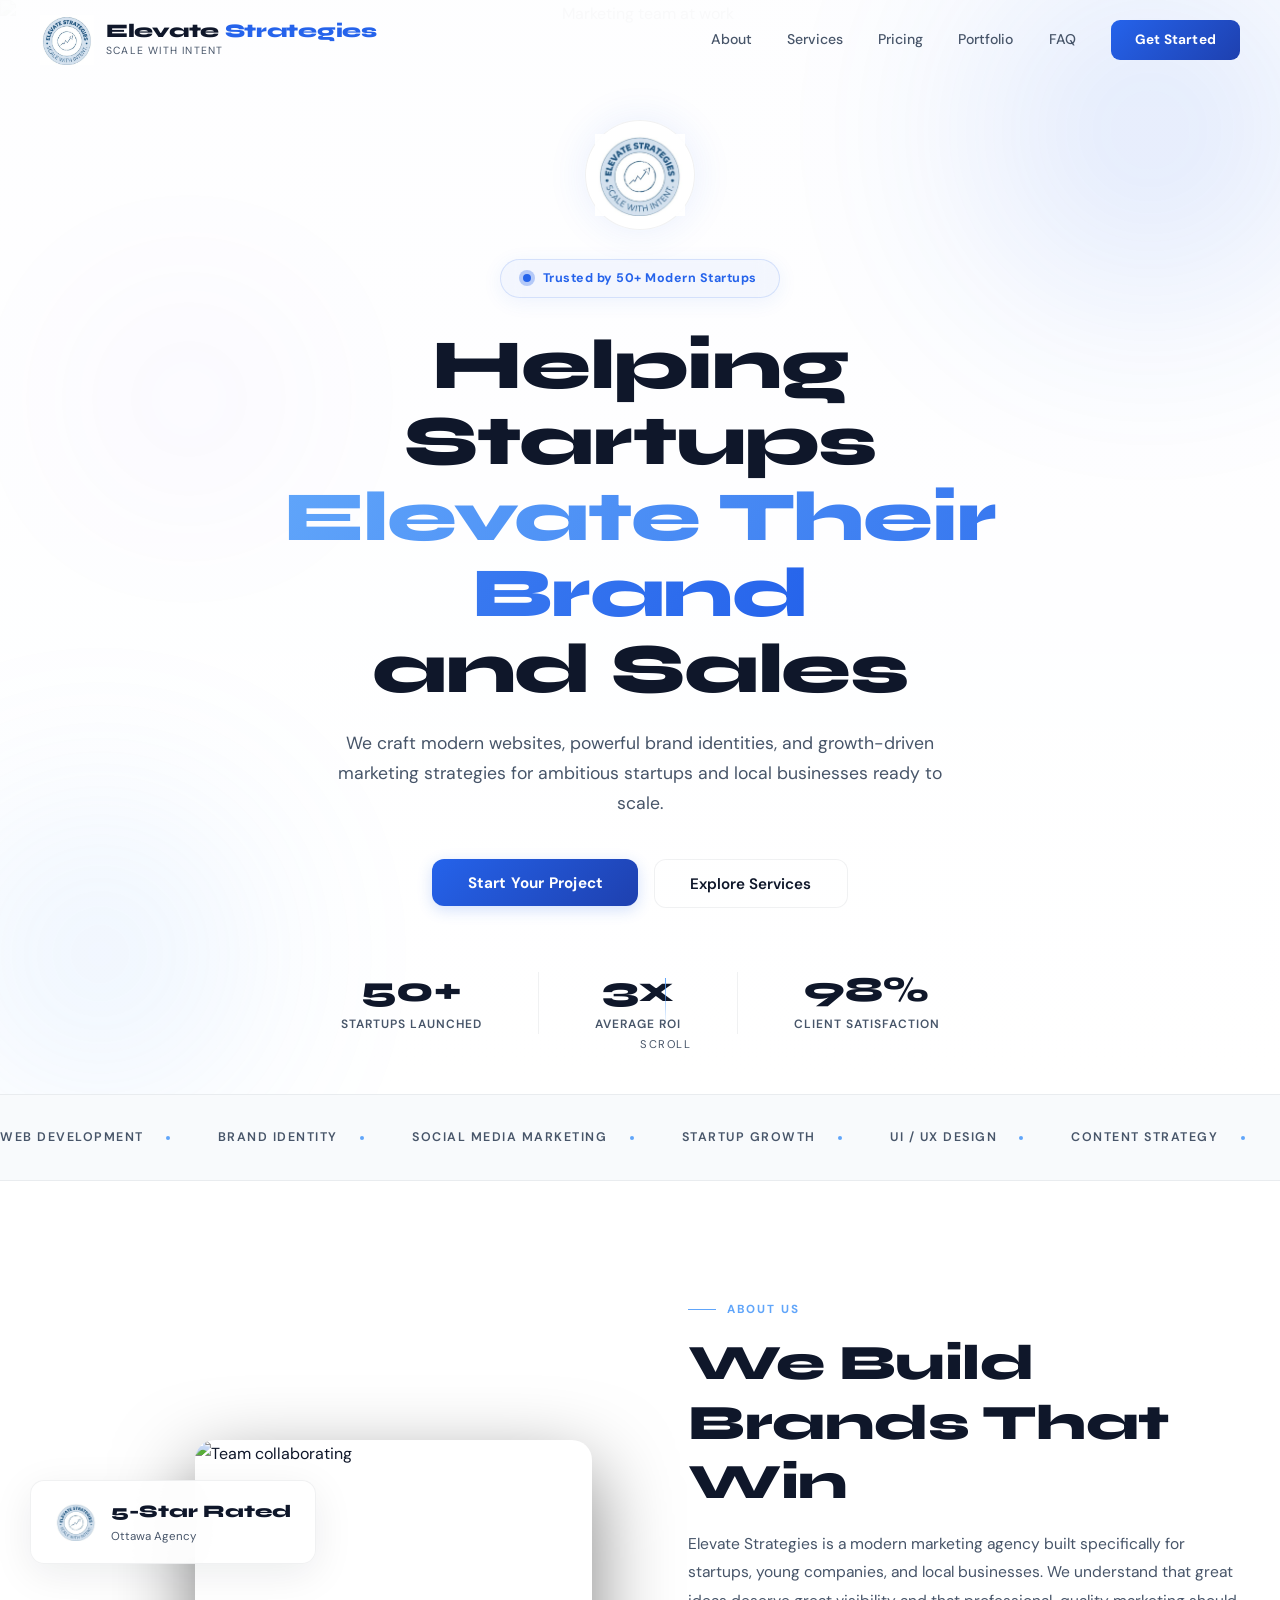
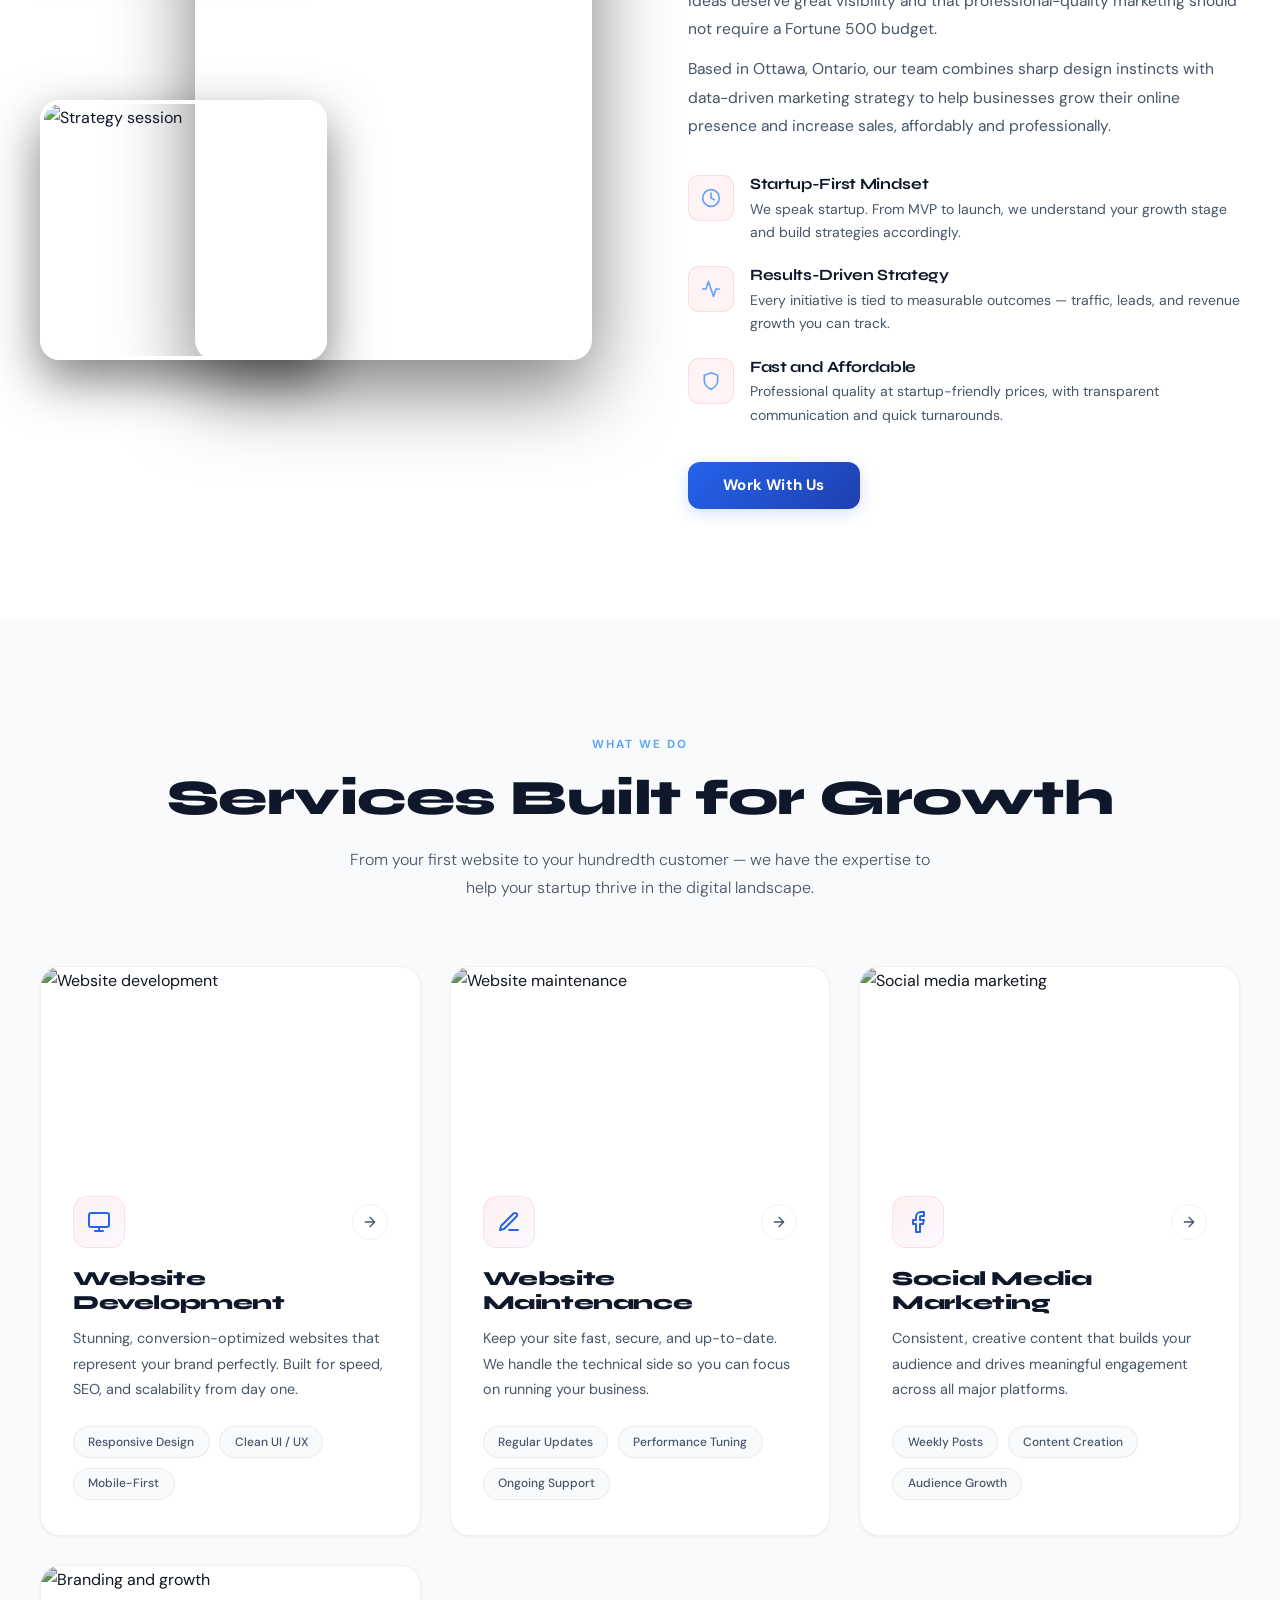
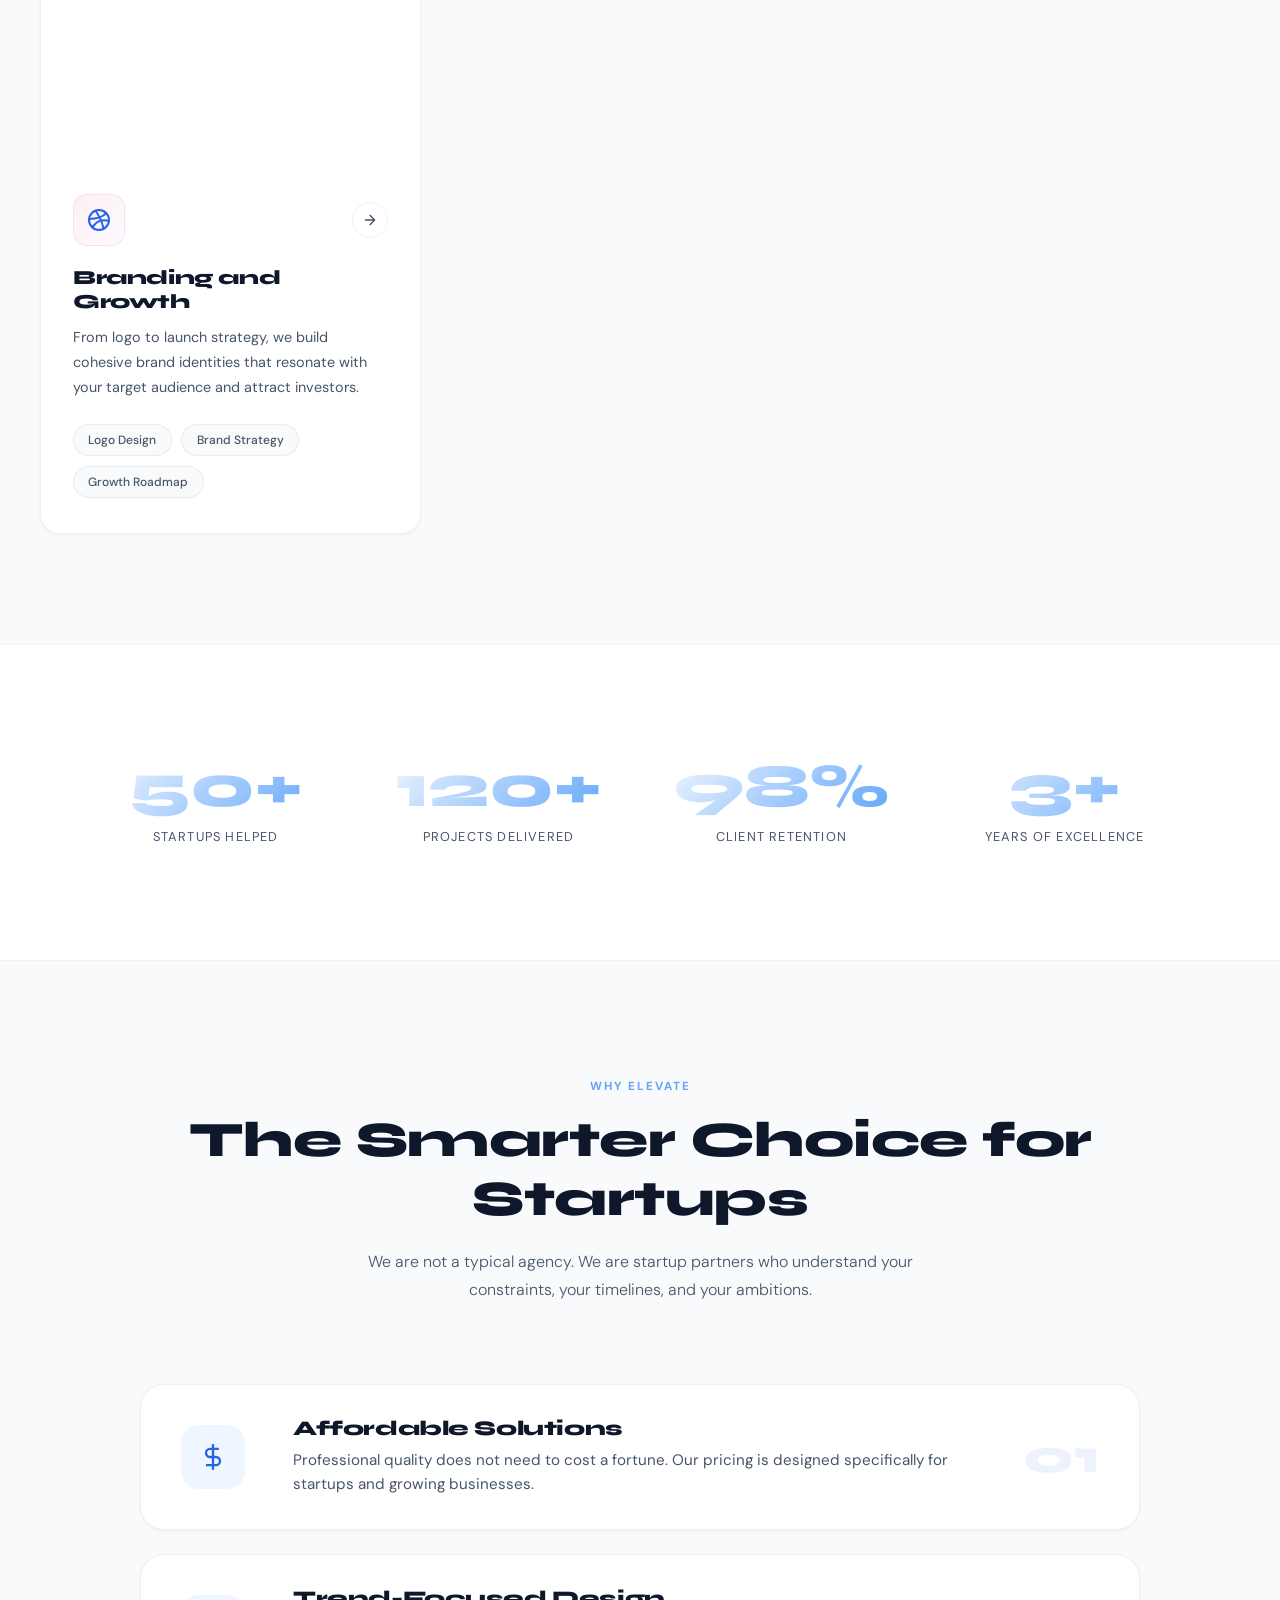
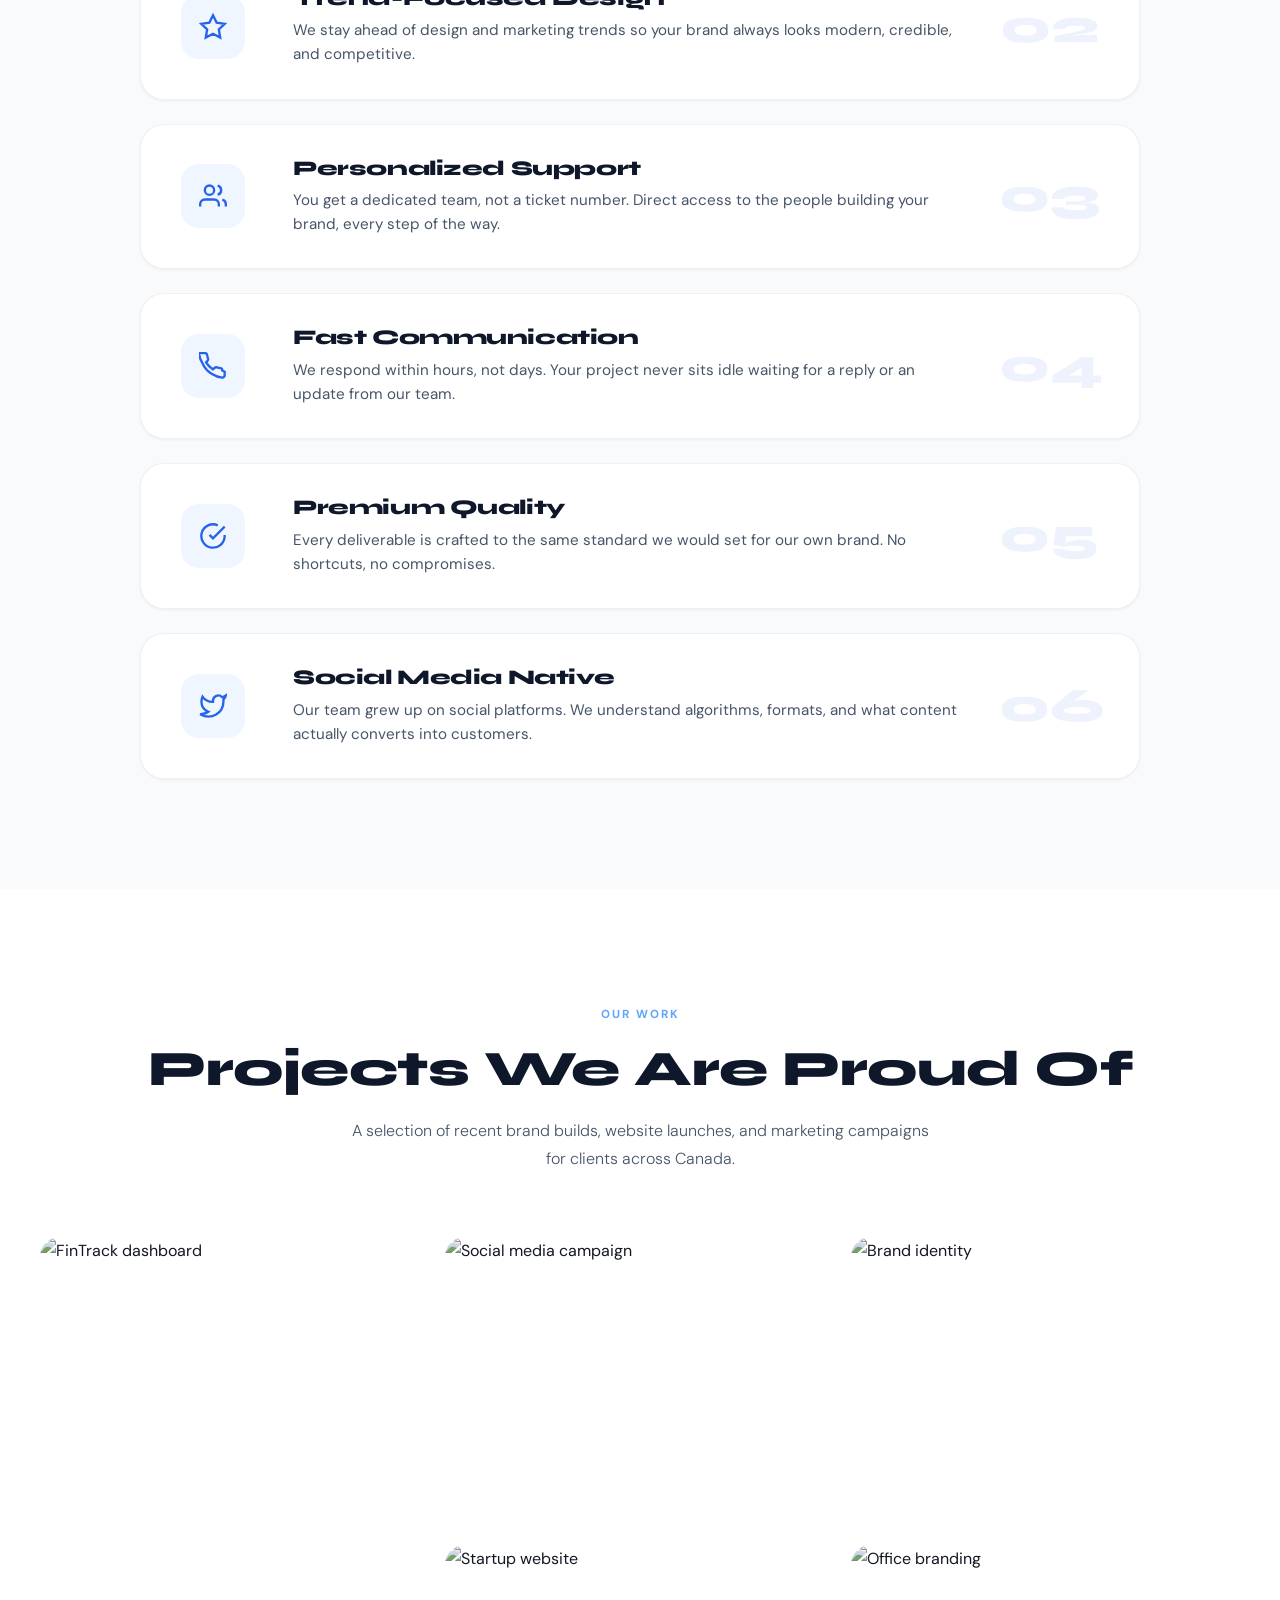
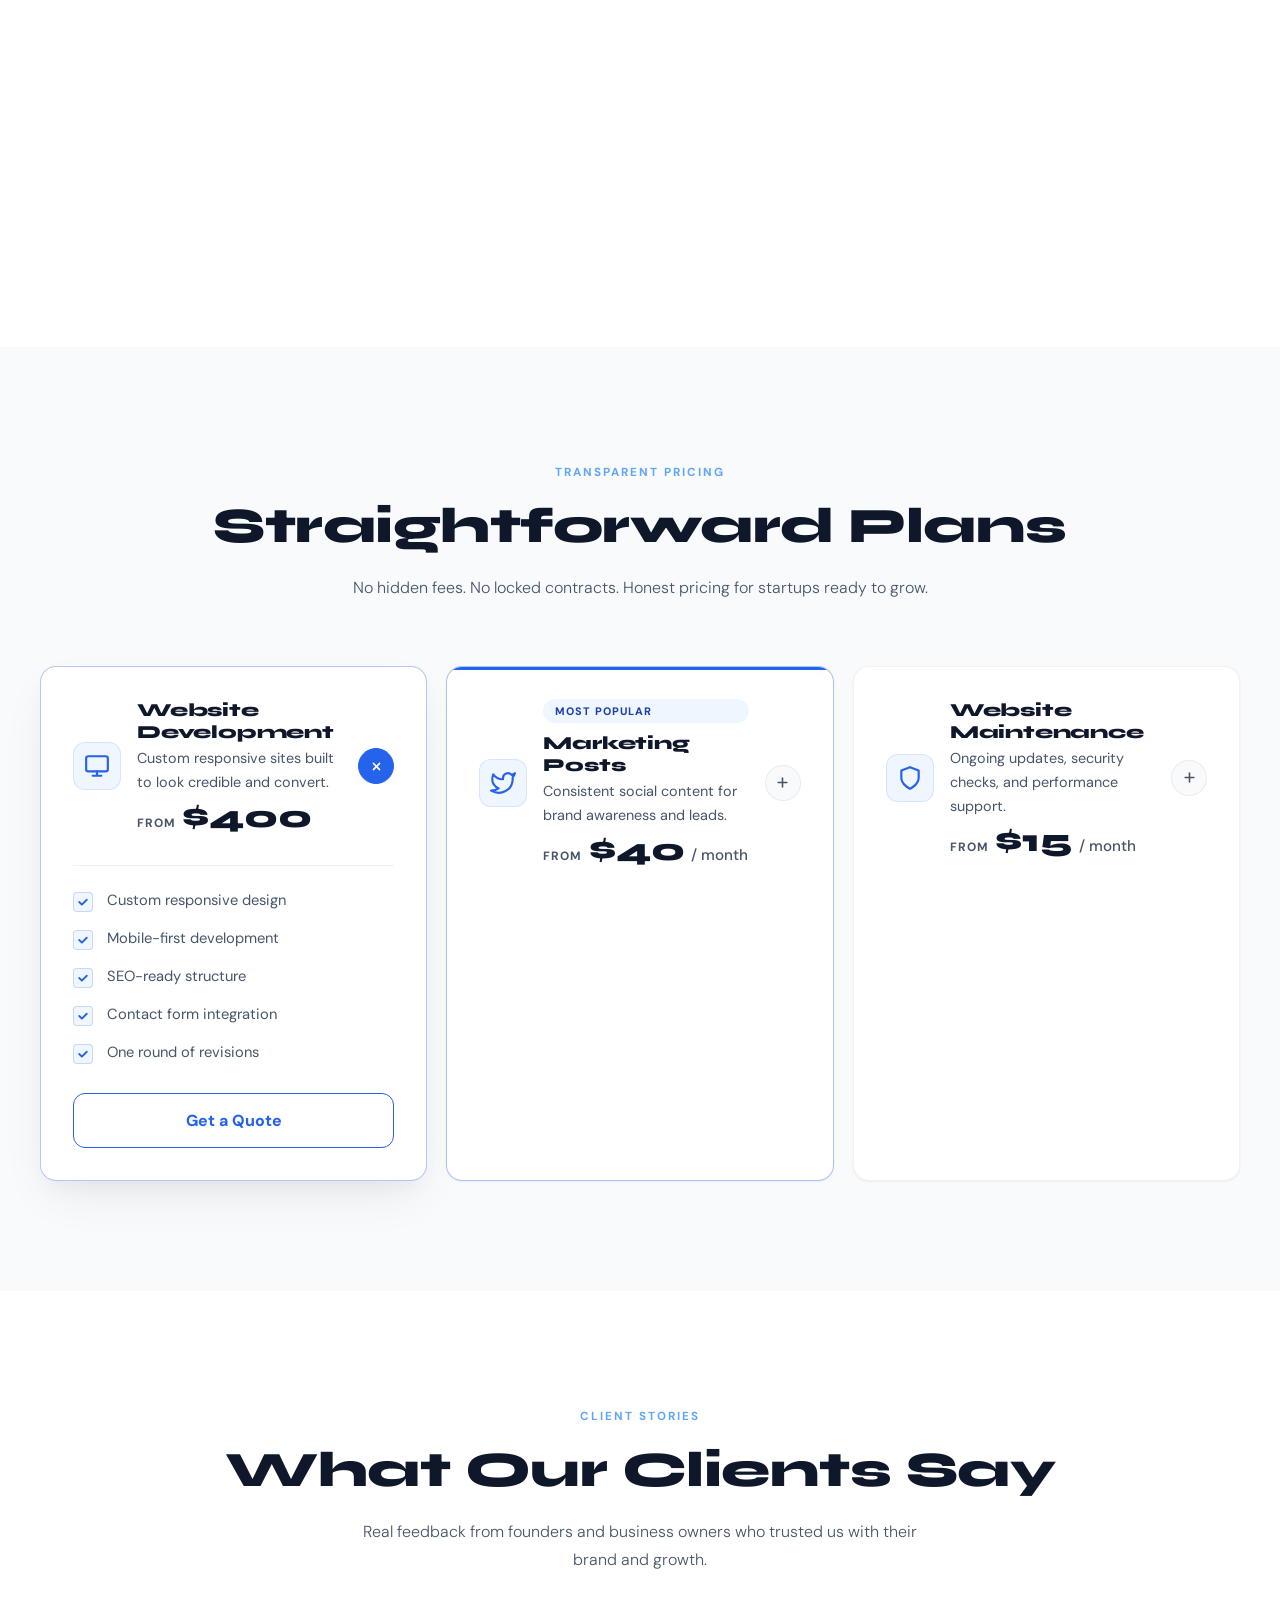
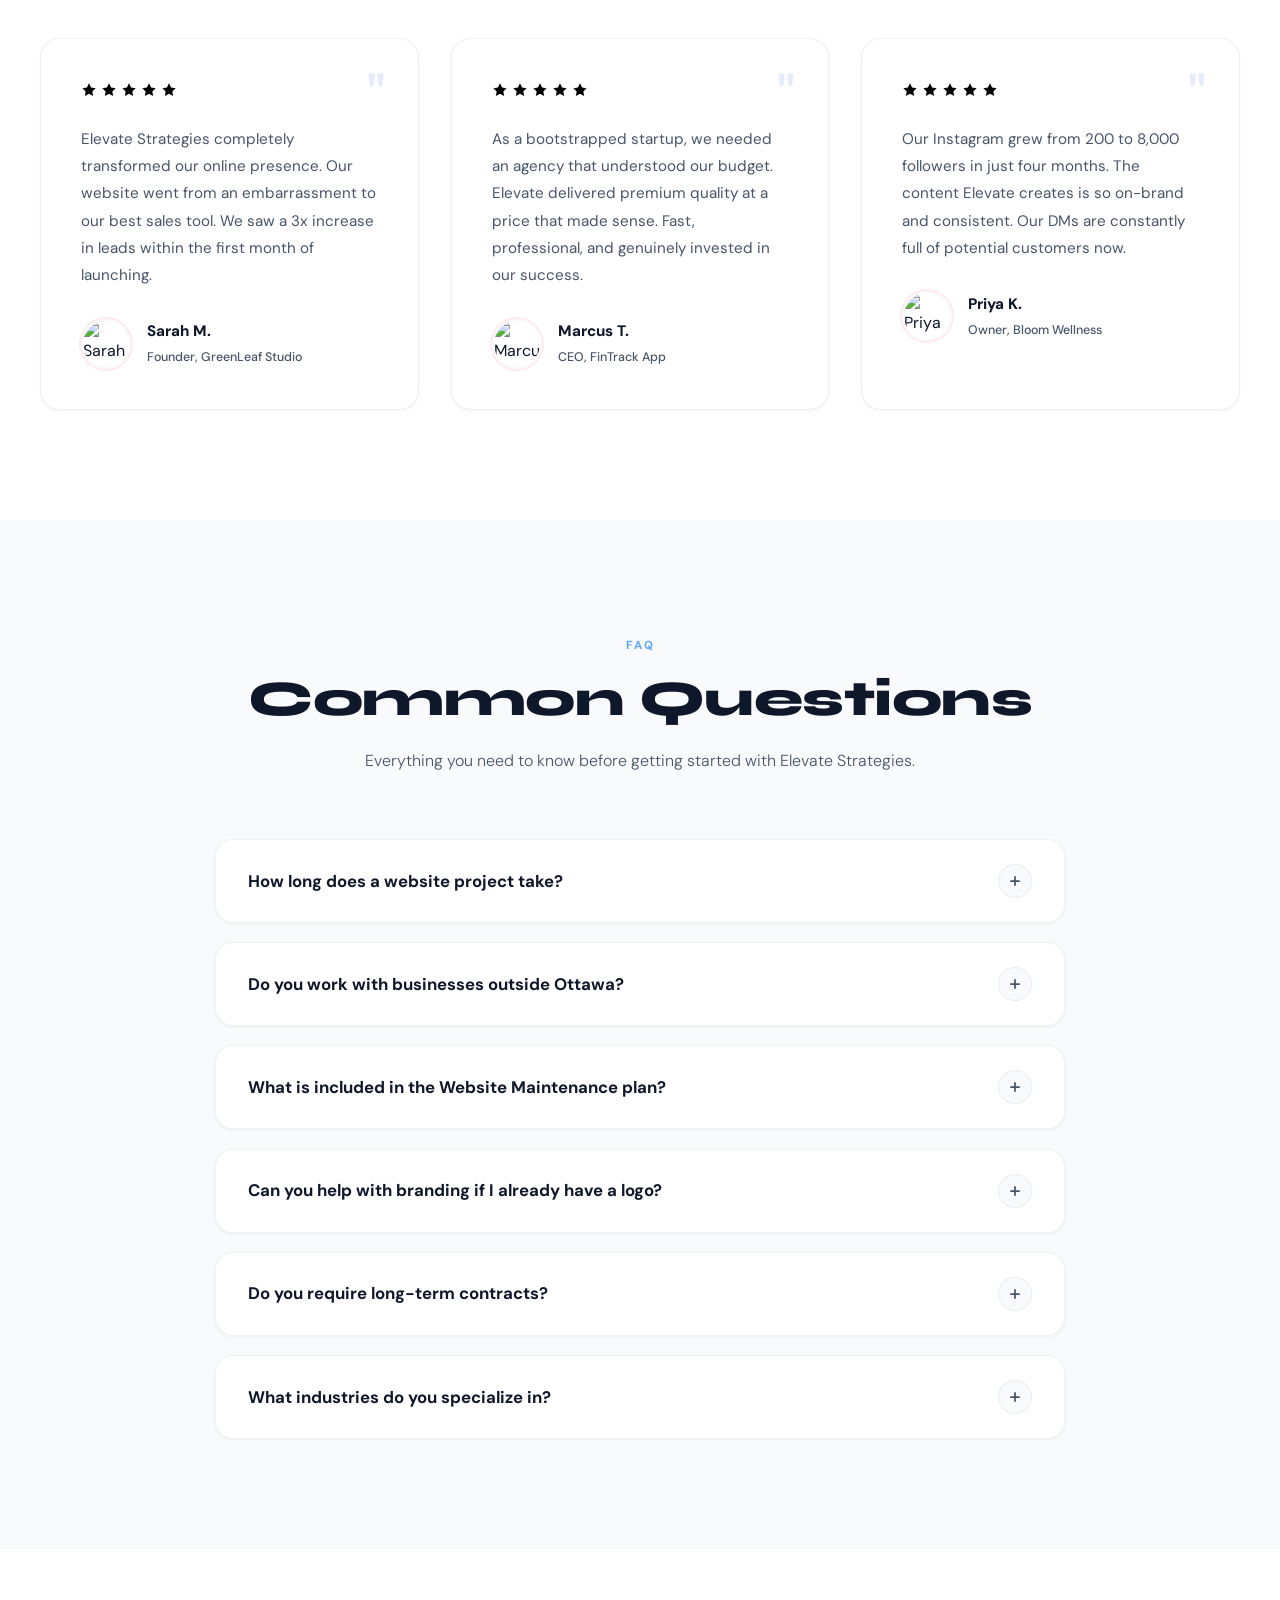
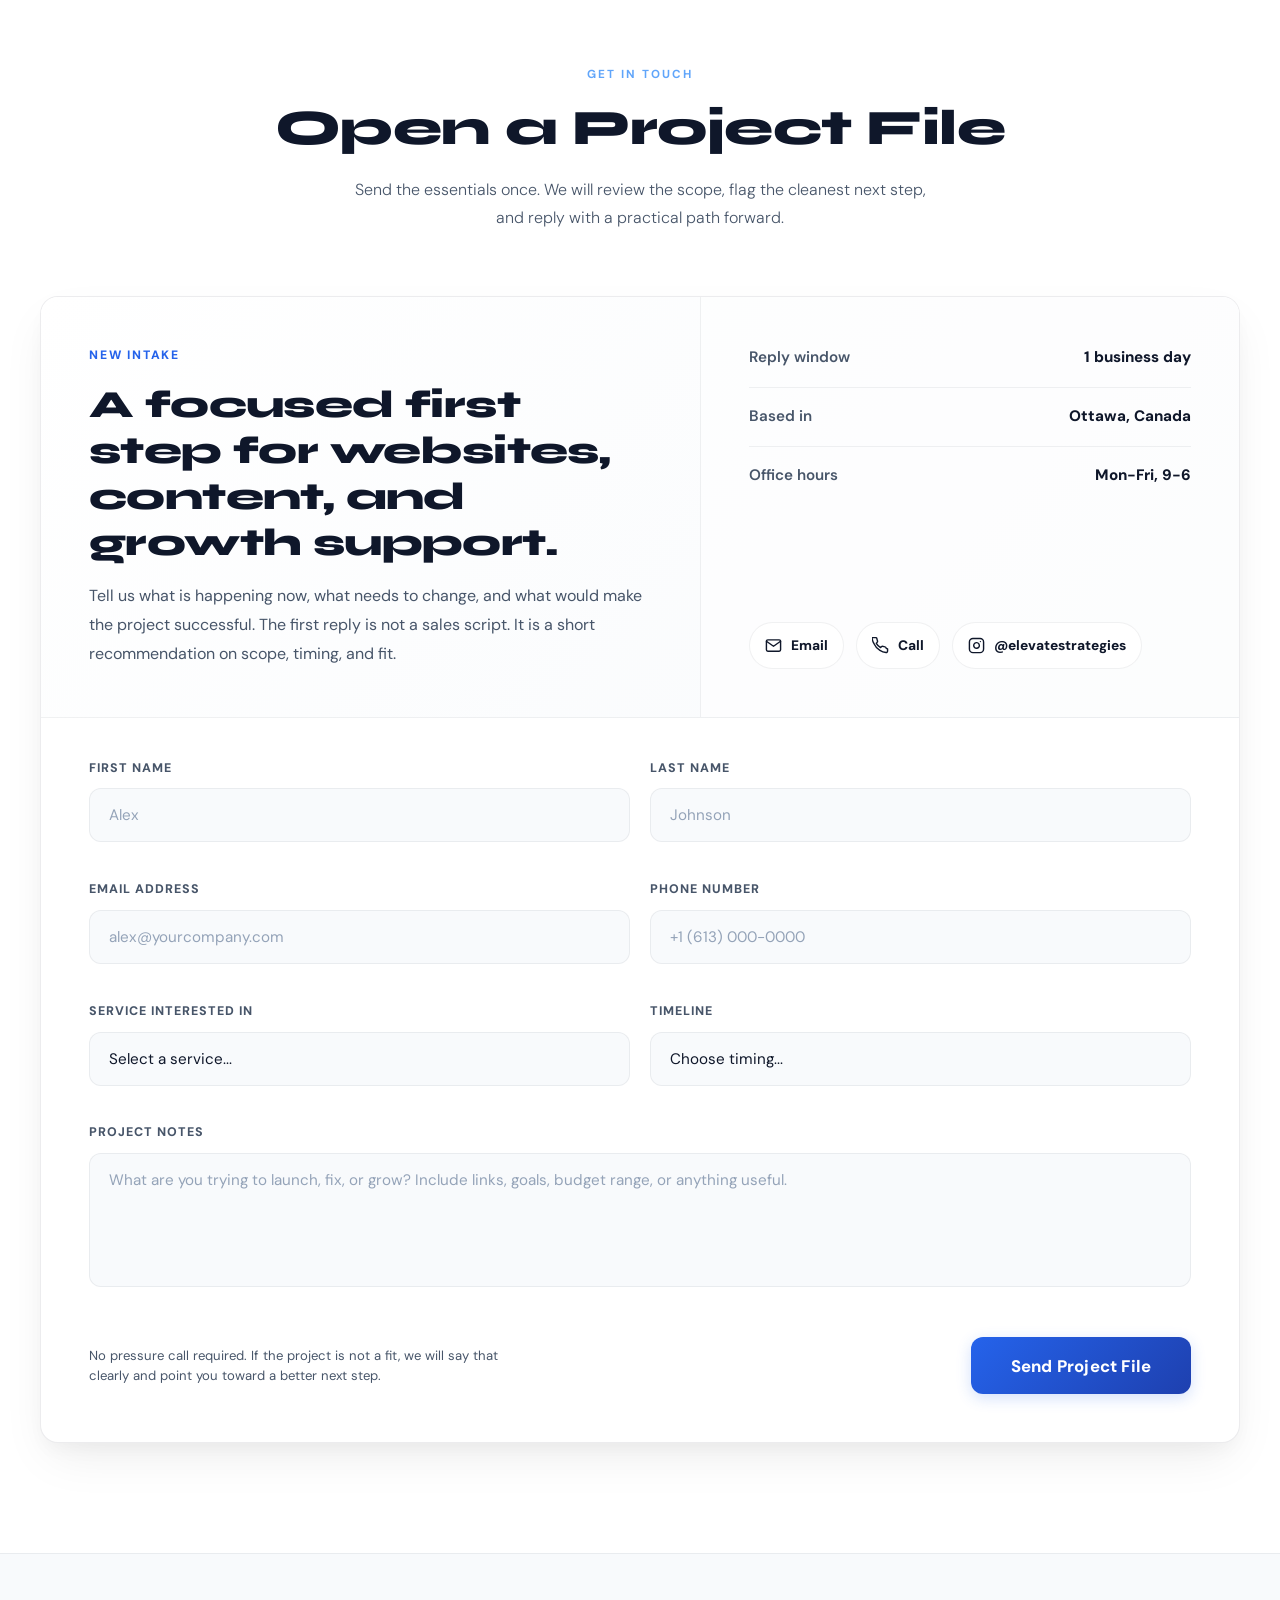
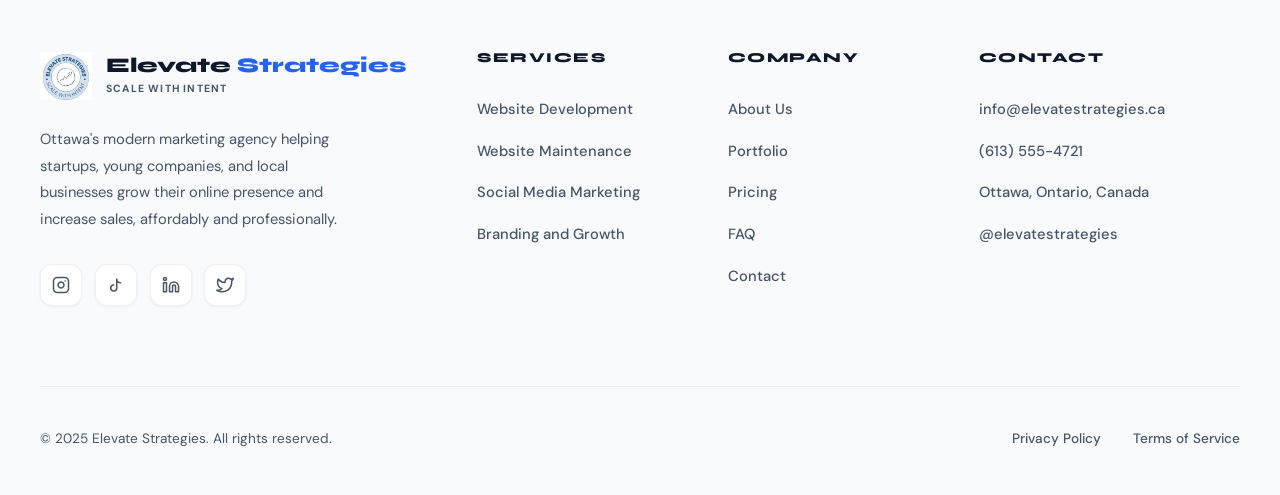
==== commit 15e284a0: "More design changes" ====
--- a/index.html
+++ b/index.html
@@ -212,29 +212,41 @@
 .portfolio-overlay h4{font-size:.98rem;font-weight:700;color:#fff}
 
 /* PRICING */
-.pricing-grid{display:grid;grid-template-columns:repeat(3,1fr);gap:2rem;margin-top:4rem}
+.pricing-grid{display:grid;grid-template-columns:repeat(3,1fr);gap:1.2rem;margin-top:4rem}
 @media(max-width:900px){.pricing-grid{grid-template-columns:1fr}}
-.pricing-card{background:var(--dark);border:1px solid var(--border);border-radius:var(--radius);padding:3rem 2.5rem;position:relative;overflow:hidden;transition:all .4s cubic-bezier(0.23, 1, 0.32, 1);display:flex;flex-direction:column;box-shadow:var(--shadow-sm)}
-.pricing-card:hover{transform:translateY(-10px);box-shadow:var(--shadow-lg);border-color:rgba(255,109,122,0.15)}
-.pricing-card.featured{background:linear-gradient(165deg,var(--dark),rgba(255,109,122,0.03));border:2px solid rgba(255,109,122,0.25);z-index:1}
-.pricing-popular{position:absolute;top:1.8rem;right:1.8rem;background:var(--blue);color:#fff;font-size:.7rem;font-weight:800;letter-spacing:1px;text-transform:uppercase;padding:.35rem 1rem;border-radius:50px;box-shadow:0 4px 12px rgba(255,109,122,0.3)}
-.p-icon{width:56px;height:56px;margin-bottom:1.5rem;background:linear-gradient(135deg,rgba(255,109,122,0.12),rgba(181,140,255,0.06));border:1px solid rgba(255,109,122,0.2);border-radius:15px;display:flex;align-items:center;justify-content:center;transition:transform .4s}
-.pricing-card:hover .p-icon{transform:scale(1.1) rotate(3deg)}
+.pricing-card{background:var(--dark);border:1px solid var(--border);border-radius:16px;padding:0;position:relative;overflow:hidden;transition:border-color .3s ease,box-shadow .3s ease,transform .3s ease;box-shadow:var(--shadow-sm)}
+.pricing-card:hover{transform:translateY(-4px);box-shadow:var(--shadow-md);border-color:rgba(37,99,235,0.22)}
+.pricing-card.open{box-shadow:var(--shadow-lg);border-color:rgba(37,99,235,0.35)}
+.pricing-card.featured{border:1.5px solid rgba(37,99,235,0.38);z-index:1}
+.pricing-card.featured::before{content:'';position:absolute;left:0;right:0;top:0;height:3px;background:var(--blue)}
+.pricing-popular{position:static;background:var(--blue-pale);color:var(--blue-dark);font-size:.68rem;font-weight:800;letter-spacing:1px;text-transform:uppercase;padding:.32rem .72rem;border-radius:999px}
+.pricing-card-head{width:100%;background:transparent;color:inherit;text-align:left;padding:2rem;display:grid;grid-template-columns:auto 1fr auto;gap:1rem;align-items:center}
+.pricing-card-head:focus-visible,.p-btn:focus-visible,.form-submit:focus-visible{box-shadow:0 0 0 4px rgba(37,99,235,0.16);outline:none}
+.p-icon{width:48px;height:48px;background:var(--blue-pale);border:1px solid rgba(37,99,235,0.12);border-radius:12px;display:flex;align-items:center;justify-content:center;transition:transform .3s}
+.pricing-card:hover .p-icon{transform:scale(1.04)}
 .p-icon svg{width:26px;height:26px;fill:none;stroke:var(--blue);stroke-width:2;stroke-linecap:round;stroke-linejoin:round}
-.pricing-card h3{font-size:1.4rem;font-weight:800;margin-bottom:.6rem;color:var(--text);letter-spacing:-.3px}
-.p-desc{font-size:.92rem;color:var(--text-muted);margin-bottom:2rem;line-height:1.75}
-.price-row{display:flex;align-items:baseline;gap:.5rem;margin-bottom:.5rem}
+.pricing-card h3{font-size:1.15rem;font-weight:800;margin-bottom:.25rem;color:var(--text);letter-spacing:-.2px}
+.pricing-popular + h3{margin-top:.55rem}
+.p-desc{font-size:.9rem;color:var(--text-muted);line-height:1.65;margin:0}
+.price-row{display:flex;align-items:baseline;gap:.4rem;margin-top:.4rem}
 .p-from{font-size:.75rem;color:var(--text-muted);text-transform:uppercase;letter-spacing:1px;font-weight:700}
-.p-amount{font-family:'Syne',sans-serif;font-size:3.5rem;font-weight:800;color:var(--text);line-height:1}
+.p-amount{font-family:'Syne',sans-serif;font-size:2rem;font-weight:800;color:var(--text);line-height:1}
 .p-period{font-size:.95rem;color:var(--text-muted);font-weight:500}
-.p-divider{height:1px;background:var(--border);margin:2rem 0}
-.p-features{list-style:none;display:flex;flex-direction:column;gap:1.1rem;margin-bottom:2.5rem;flex:1}
+.p-toggle{width:36px;height:36px;border-radius:50%;border:1px solid var(--border);display:flex;align-items:center;justify-content:center;transition:all .3s;background:var(--dark2)}
+.p-toggle svg{width:15px;height:15px;fill:none;stroke:var(--text-muted);stroke-width:2.5;stroke-linecap:round;stroke-linejoin:round;transition:transform .3s,stroke .3s}
+.pricing-card.open .p-toggle{background:var(--blue);border-color:var(--blue)}
+.pricing-card.open .p-toggle svg{stroke:#fff;transform:rotate(45deg)}
+.pricing-card-body{max-height:0;overflow:hidden;transition:max-height .4s cubic-bezier(0.4, 0, 0.2, 1)}
+.pricing-card-inner{padding:0 2rem 2rem}
+.p-divider{height:1px;background:var(--border);margin:0 0 1.5rem}
+.p-features{list-style:none;display:flex;flex-direction:column;gap:1rem;margin-bottom:1.8rem}
 .p-features li{display:flex;align-items:flex-start;gap:.9rem;font-size:.92rem;color:var(--text-muted);line-height:1.4}
-.p-features li::before{content:'';width:18px;height:18px;margin-top:2px;flex-shrink:0;background:rgba(255,109,122,0.1);border:1px solid rgba(255,109,122,0.25);border-radius:4px;background-image:url("data:image/svg+xml,%3Csvg xmlns='http://www.w3.org/2000/svg' viewBox='0 0 16 16'%3E%3Cpolyline points='3,8 6.5,11.5 13,5' fill='none' stroke='%23FF6D7A' stroke-width='2.5' stroke-linecap='round' stroke-linejoin='round'/%3E%3C/svg%3E");background-size:12px;background-repeat:no-repeat;background-position:center}
+.p-features li::before{content:'';width:18px;height:18px;margin-top:2px;flex-shrink:0;background:var(--blue-pale);border:1px solid rgba(37,99,235,0.2);border-radius:4px;background-image:url("data:image/svg+xml,%3Csvg xmlns='http://www.w3.org/2000/svg' viewBox='0 0 16 16'%3E%3Cpolyline points='3,8 6.5,11.5 13,5' fill='none' stroke='%232563eb' stroke-width='2.5' stroke-linecap='round' stroke-linejoin='round'/%3E%3C/svg%3E");background-size:12px;background-repeat:no-repeat;background-position:center}
 .p-btn{width:100%;padding:1rem;border-radius:12px;border:1.5px solid var(--blue);background:transparent;color:var(--blue);font-weight:800;font-size:1rem;transition:all .3s ease;margin-top:auto}
-.p-btn:hover{background:var(--blue);color:#fff;transform:translateY(-2px);box-shadow:0 8px 24px rgba(255,109,122,0.25)}
-.pricing-card.featured .p-btn{background:var(--blue);color:#fff;border-color:var(--blue);box-shadow:0 10px 30px -5px rgba(255,109,122,0.3)}
-.pricing-card.featured .p-btn:hover{background:var(--blue-dark);box-shadow:0 12px 35px rgba(255,109,122,0.4)}
+.p-btn:hover{background:var(--blue);color:#fff;transform:translateY(-2px);box-shadow:0 8px 24px rgba(37,99,235,0.22)}
+.pricing-card.featured .p-btn{background:var(--blue);color:#fff;border-color:var(--blue);box-shadow:0 10px 30px -5px rgba(37,99,235,0.25)}
+.pricing-card.featured .p-btn:hover{background:var(--blue-dark);box-shadow:0 12px 35px rgba(37,99,235,0.32)}
+@media(max-width:560px){.pricing-card-head{grid-template-columns:auto 1fr;padding:1.5rem}.p-toggle{grid-column:1/-1;width:100%;border-radius:10px}.pricing-card-inner{padding:0 1.5rem 1.5rem}}
 
 /* TESTIMONIALS */
 .testimonials-grid{display:grid;grid-template-columns:repeat(3,1fr);gap:2rem;margin-top:4rem}
@@ -266,33 +278,45 @@
 .faq-item.open .faq-body{max-height:300px}
 
 /* CONTACT */
-.contact-grid{display:grid;grid-template-columns:1fr 1.3fr;gap:5rem;align-items:start;margin-top:4rem}
-@media(max-width:960px){.contact-grid{grid-template-columns:1fr;gap:3rem}}
-.contact-info-block h3{font-size:1.8rem;font-weight:800;margin-bottom:1rem;letter-spacing:-.5px;color:var(--text)}
-.contact-info-block > p{font-size:1rem;color:var(--text-muted);line-height:1.8;margin-bottom:2.5rem}
-.contact-details{display:flex;flex-direction:column;gap:1.3rem;margin-bottom:2.5rem}
-.contact-row{display:flex;gap:1.1rem;align-items:flex-start}
-.contact-ico{width:48px;height:48px;flex-shrink:0;background:linear-gradient(135deg,rgba(255,109,122,0.1),rgba(181,140,255,0.05));border:1px solid rgba(255,109,122,0.15);border-radius:12px;display:flex;align-items:center;justify-content:center}
-.contact-ico svg{width:20px;height:20px;fill:none;stroke:var(--blue);stroke-width:2;stroke-linecap:round;stroke-linejoin:round}
-.c-label{font-size:.75rem;color:var(--text-muted);text-transform:uppercase;letter-spacing:1px;font-weight:700;margin-bottom:.2rem}
-.c-val{font-size:.95rem;font-weight:600;color:var(--text)}
-.hours-block h4{font-size:.85rem;font-weight:800;text-transform:uppercase;letter-spacing:1px;margin-bottom:1.2rem;color:var(--text)}
-.hours-list{display:flex;flex-direction:column;gap:.6rem}
-.hours-row{display:flex;justify-content:space-between;align-items:center;background:var(--dark2);border:1px solid var(--border);border-radius:12px;padding:.8rem 1.2rem;font-size:.875rem}
+.contact-desk{margin-top:4rem;background:var(--dark);border:1px solid rgba(15,23,42,0.08);border-radius:18px;box-shadow:var(--shadow-lg);overflow:hidden}
+.desk-top{display:grid;grid-template-columns:1.1fr .9fr;border-bottom:1px solid var(--border);background:linear-gradient(135deg,#fff 0%,var(--grey-100) 100%)}
+@media(max-width:900px){.desk-top{grid-template-columns:1fr}}
+.desk-intro{padding:3rem}
+.desk-kicker{font-size:.76rem;font-weight:800;letter-spacing:1.8px;text-transform:uppercase;color:var(--blue);margin-bottom:1rem}
+.desk-intro h3{font-size:clamp(1.8rem,3vw,2.55rem);font-weight:800;max-width:650px;margin-bottom:1rem;letter-spacing:-.6px}
+.desk-intro p{color:var(--text-muted);font-size:1rem;line-height:1.8;max-width:650px}
+.desk-status{border-left:1px solid var(--border);padding:3rem;display:flex;flex-direction:column;justify-content:space-between;gap:2rem;background:rgba(255,255,255,.62)}
+@media(max-width:900px){.desk-status{border-left:0;border-top:1px solid var(--border)}}
+.status-card{display:grid;gap:1rem}
+.status-item{display:flex;justify-content:space-between;gap:1.2rem;padding-bottom:1rem;border-bottom:1px solid var(--border);font-size:.95rem}
+.status-item:last-child{border-bottom:0;padding-bottom:0}
+.status-label{color:var(--text-muted);font-weight:600}
+.status-value{font-weight:800;color:var(--text);text-align:right}
+.desk-direct{display:flex;flex-wrap:wrap;gap:.75rem}
+.desk-link{display:inline-flex;align-items:center;gap:.55rem;border:1px solid var(--border);background:#fff;border-radius:999px;padding:.65rem .95rem;font-weight:800;font-size:.86rem;color:var(--text);transition:all .25s}
+.desk-link:hover{border-color:rgba(37,99,235,.24);color:var(--blue);transform:translateY(-2px);box-shadow:var(--shadow-sm)}
+.desk-link svg{width:17px;height:17px;fill:none;stroke:currentColor;stroke-width:2;stroke-linecap:round;stroke-linejoin:round}
+.brief-form{padding:2.5rem 3rem 3rem}
+.brief-grid{display:grid;grid-template-columns:repeat(2,1fr);gap:1.1rem 1.2rem}
+@media(max-width:720px){.desk-intro,.desk-status,.brief-form{padding:2rem}.brief-grid{grid-template-columns:1fr}}
+.brief-span{grid-column:1/-1}
+.brief-actions{display:flex;align-items:center;justify-content:space-between;gap:1rem;margin-top:1.4rem}
+.brief-note{font-size:.82rem;color:var(--text-muted);line-height:1.5;max-width:420px}
+@media(max-width:680px){.brief-actions{flex-direction:column;align-items:stretch}.brief-note{max-width:none;text-align:center}}
 .h-day{color:var(--text-muted);font-weight:500}
 .h-time{font-weight:700;color:var(--text)}
 .h-closed{color:var(--text-muted);font-style:italic}
-.contact-form-wrap{background:var(--dark);border:1px solid var(--border);border-radius:var(--radius);padding:3rem;box-shadow:var(--shadow-lg)}
 .form-row{display:grid;grid-template-columns:1fr 1fr;gap:1.2rem;margin-bottom:1.2rem}
 @media(max-width:520px){.form-row{grid-template-columns:1fr}}
 .form-group{margin-bottom:1.2rem}
 .form-group label{display:block;font-size:.78rem;font-weight:800;letter-spacing:1px;text-transform:uppercase;color:var(--text-muted);margin-bottom:.6rem}
 .form-group input,.form-group textarea,.form-group select{width:100%;background:var(--dark2);border:1px solid var(--border);border-radius:12px;padding:1rem 1.2rem;color:var(--text);font-size:.95rem;font-family:'DM Sans',sans-serif;transition:all .3s ease;outline:none;resize:none;-webkit-appearance:none;appearance:none}
-.form-group input:focus,.form-group textarea:focus,.form-group select:focus{border-color:var(--blue);background:var(--dark);box-shadow:0 0 0 4px rgba(255,109,122,0.1)}
+.form-group input:focus,.form-group textarea:focus,.form-group select:focus{border-color:var(--blue);background:var(--dark);box-shadow:0 0 0 4px rgba(37,99,235,0.12)}
 .form-group input::placeholder,.form-group textarea::placeholder{color:#94a3b8}
-.form-submit{width:100%;margin-top:.5rem;padding:1.1rem;border-radius:12px;background:linear-gradient(135deg,var(--blue),var(--blue-dark));color:#fff;font-weight:800;font-size:1.05rem;letter-spacing:.2px;transition:all .3s ease;border:none;box-shadow:0 4px 15px rgba(255,109,122,0.2)}
-.form-submit:hover{transform:translateY(-3px);box-shadow:0 12px 30px rgba(255,109,122,0.4)}
-.form-note{font-size:.8rem;color:var(--text-muted);text-align:center;margin-top:1.2rem;line-height:1.5}
+.form-submit{width:100%;margin-top:.5rem;padding:1.1rem;border-radius:12px;background:linear-gradient(135deg,var(--blue),var(--blue-dark));color:#fff;font-weight:800;font-size:1.05rem;letter-spacing:.2px;transition:all .3s ease;border:none;box-shadow:0 4px 15px rgba(37,99,235,0.2)}
+.form-submit:hover{transform:translateY(-3px);box-shadow:0 12px 30px rgba(37,99,235,0.35)}
+.brief-actions .form-submit{width:auto;min-width:220px;margin-top:0}
+@media(max-width:680px){.brief-actions .form-submit{width:100%}}
 
 /* FOOTER */
 footer{background:var(--dark2);border-top:1px solid var(--border);padding:6rem 2.5rem 3rem}
@@ -629,33 +653,60 @@
       <p class="section-sub">No hidden fees. No locked contracts. Honest pricing for startups ready to grow.</p>
     </div>
     <div class="pricing-grid stagger">
+      <div class="pricing-card open">
+        <button class="pricing-card-head" type="button" aria-expanded="true">
+          <div class="p-icon"><svg viewBox="0 0 24 24"><rect x="2" y="3" width="20" height="14" rx="2"/><path d="M8 21h8M12 17v4"/></svg></div>
+          <div>
+            <h3>Website Development</h3>
+            <p class="p-desc">Custom responsive sites built to look credible and convert.</p>
+            <div class="price-row"><span class="p-from">From</span><span class="p-amount">$400</span></div>
+          </div>
+          <span class="p-toggle" aria-hidden="true"><svg viewBox="0 0 24 24"><line x1="12" y1="5" x2="12" y2="19"/><line x1="5" y1="12" x2="19" y2="12"/></svg></span>
+        </button>
+        <div class="pricing-card-body">
+          <div class="pricing-card-inner">
+            <div class="p-divider"></div>
+            <ul class="p-features"><li>Custom responsive design</li><li>Mobile-first development</li><li>SEO-ready structure</li><li>Contact form integration</li><li>One round of revisions</li></ul>
+            <button class="p-btn" onclick="document.getElementById('contact').scrollIntoView({behavior:'smooth'})">Get a Quote</button>
+          </div>
+        </div>
+      </div>
+      <div class="pricing-card featured">
+        <button class="pricing-card-head" type="button" aria-expanded="false">
+          <div class="p-icon"><svg viewBox="0 0 24 24"><path d="M23 3a10.9 10.9 0 01-3.14 1.53 4.48 4.48 0 00-7.86 3v1A10.66 10.66 0 013 4s-4 9 5 13a11.64 11.64 0 01-7 2c9 5 20 0 20-11.5a4.5 4.5 0 00-.08-.83A7.72 7.72 0 0023 3z"/></svg></div>
+          <div>
+            <div class="pricing-popular">Most Popular</div>
+            <h3>Marketing Posts</h3>
+            <p class="p-desc">Consistent social content for brand awareness and leads.</p>
+            <div class="price-row"><span class="p-from">From</span><span class="p-amount">$40</span><span class="p-period">/ month</span></div>
+          </div>
+          <span class="p-toggle" aria-hidden="true"><svg viewBox="0 0 24 24"><line x1="12" y1="5" x2="12" y2="19"/><line x1="5" y1="12" x2="19" y2="12"/></svg></span>
+        </button>
+        <div class="pricing-card-body">
+          <div class="pricing-card-inner">
+            <div class="p-divider"></div>
+            <ul class="p-features"><li>Weekly content creation</li><li>Platform-optimized posts</li><li>Custom graphics and captions</li><li>Audience engagement</li><li>Monthly performance report</li></ul>
+            <button class="p-btn" onclick="document.getElementById('contact').scrollIntoView({behavior:'smooth'})">Start Growing</button>
+          </div>
+        </div>
+      </div>
       <div class="pricing-card">
-        <div class="p-icon"><svg viewBox="0 0 24 24"><rect x="2" y="3" width="20" height="14" rx="2"/><path d="M8 21h8M12 17v4"/></svg></div>
-        <h3>Website Development</h3>
-        <p class="p-desc">A fully custom, responsive website built to convert visitors into customers and reflect your brand professionally.</p>
-        <div class="price-row"><span class="p-from">From</span><span class="p-amount">$400</span></div>
-        <div class="p-divider"></div>
-        <ul class="p-features"><li>Custom responsive design</li><li>Mobile-first development</li><li>SEO-ready structure</li><li>Contact form integration</li><li>One round of revisions</li></ul>
-        <button class="p-btn" onclick="document.getElementById('contact').scrollIntoView({behavior:'smooth'})">Get a Quote</button>
-      </div>
-      <div class="pricing-card featured">
-        <div class="pricing-popular">Most Popular</div>
-        <div class="p-icon"><svg viewBox="0 0 24 24"><path d="M23 3a10.9 10.9 0 01-3.14 1.53 4.48 4.48 0 00-7.86 3v1A10.66 10.66 0 013 4s-4 9 5 13a11.64 11.64 0 01-7 2c9 5 20 0 20-11.5a4.5 4.5 0 00-.08-.83A7.72 7.72 0 0023 3z"/></svg></div>
-        <h3>Marketing Posts</h3>
-        <p class="p-desc">Consistent, engaging social media content that grows your following, builds brand awareness, and drives leads.</p>
-        <div class="price-row"><span class="p-from">From</span><span class="p-amount">$40</span><span class="p-period">/ month</span></div>
-        <div class="p-divider"></div>
-        <ul class="p-features"><li>Weekly content creation</li><li>Platform-optimized posts</li><li>Custom graphics and captions</li><li>Audience engagement</li><li>Monthly performance report</li></ul>
-        <button class="p-btn" onclick="document.getElementById('contact').scrollIntoView({behavior:'smooth'})">Start Growing</button>
-      </div>
-      <div class="pricing-card">
-        <div class="p-icon"><svg viewBox="0 0 24 24"><path d="M12 22s8-4 8-10V5l-8-3-8 3v7c0 6 8 10 8 10z"/></svg></div>
-        <h3>Website Maintenance</h3>
-        <p class="p-desc">Keep your site running smoothly with ongoing updates, security monitoring, and performance optimization.</p>
-        <div class="price-row"><span class="p-from">From</span><span class="p-amount">$15</span><span class="p-period">/ month</span></div>
-        <div class="p-divider"></div>
-        <ul class="p-features"><li>Regular content updates</li><li>Speed optimization</li><li>Security monitoring</li><li>Plugin and software updates</li><li>Priority support</li></ul>
-        <button class="p-btn" onclick="document.getElementById('contact').scrollIntoView({behavior:'smooth'})">Get Started</button>
+        <button class="pricing-card-head" type="button" aria-expanded="false">
+          <div class="p-icon"><svg viewBox="0 0 24 24"><path d="M12 22s8-4 8-10V5l-8-3-8 3v7c0 6 8 10 8 10z"/></svg></div>
+          <div>
+            <h3>Website Maintenance</h3>
+            <p class="p-desc">Ongoing updates, security checks, and performance support.</p>
+            <div class="price-row"><span class="p-from">From</span><span class="p-amount">$15</span><span class="p-period">/ month</span></div>
+          </div>
+          <span class="p-toggle" aria-hidden="true"><svg viewBox="0 0 24 24"><line x1="12" y1="5" x2="12" y2="19"/><line x1="5" y1="12" x2="19" y2="12"/></svg></span>
+        </button>
+        <div class="pricing-card-body">
+          <div class="pricing-card-inner">
+            <div class="p-divider"></div>
+            <ul class="p-features"><li>Regular content updates</li><li>Speed optimization</li><li>Security monitoring</li><li>Plugin and software updates</li><li>Priority support</li></ul>
+            <button class="p-btn" onclick="document.getElementById('contact').scrollIntoView({behavior:'smooth'})">Get Started</button>
+          </div>
+        </div>
       </div>
     </div>
   </div>
@@ -716,39 +767,43 @@
   <div class="inner">
     <div class="centered reveal">
       <div class="section-eyebrow">Get In Touch</div>
-      <h2 class="section-title">Let's Build Something Great</h2>
-      <p class="section-sub">Ready to elevate your brand? Fill out the form below or reach us directly. We typically respond within a few hours.</p>
-    </div>
-    <div class="contact-grid reveal">
-      <div class="contact-info-block">
-        <h3>Start the Conversation</h3>
-        <p>Whether you need a full website build, a brand refresh, or ongoing social media support — we would love to hear about your project and see how we can help you grow.</p>
-        <div class="contact-details">
-          <div class="contact-row"><div class="contact-ico"><svg viewBox="0 0 24 24"><path d="M4 4h16c1.1 0 2 .9 2 2v12c0 1.1-.9 2-2 2H4c-1.1 0-2-.9-2-2V6c0-1.1.9-2 2-2z"/><polyline points="22,6 12,13 2,6"/></svg></div><div><div class="c-label">Email</div><div class="c-val">info@elevatestrategies.ca</div></div></div>
-          <div class="contact-row"><div class="contact-ico"><svg viewBox="0 0 24 24"><path d="M22 16.92v3a2 2 0 01-2.18 2 19.79 19.79 0 01-8.63-3.07A19.5 19.5 0 013.07 9.81a19.79 19.79 0 01-3.07-8.7A2 2 0 012 .89h3a2 2 0 012 1.72c.127.96.361 1.903.7 2.81a2 2 0 01-.45 2.11L6.09 8.91a16 16 0 006 6l1.27-1.27a2 2 0 012.11-.45c.907.339 1.85.573 2.81.7a2 2 0 011.72 2.02z"/></svg></div><div><div class="c-label">Phone</div><div class="c-val">(613) 555-4721</div></div></div>
-          <div class="contact-row"><div class="contact-ico"><svg viewBox="0 0 24 24"><path d="M21 10c0 7-9 13-9 13s-9-6-9-13a9 9 0 0118 0z"/><circle cx="12" cy="10" r="3"/></svg></div><div><div class="c-label">Location</div><div class="c-val">Ottawa, Ontario, Canada</div></div></div>
-          <div class="contact-row"><div class="contact-ico"><svg viewBox="0 0 24 24"><rect x="2" y="2" width="20" height="20" rx="5"/><path d="M16 11.37A4 4 0 1112.63 8 4 4 0 0116 11.37z"/><line x1="17.5" y1="6.5" x2="17.51" y2="6.5"/></svg></div><div><div class="c-label">Instagram / TikTok</div><div class="c-val">@elevatestrategies</div></div></div>
-        </div>
-        <div class="hours-block">
-          <h4>Business Hours</h4>
-          <div class="hours-list">
-<div class="contact-row"><span class="h-day">Monday to Friday</span><span class="h-time">9:00 AM to 6:00 PM</span></div>
-            <div class="hours-row"><span class="h-day">Saturday</span><span class="h-time">10:00 AM to 2:00 PM</span></div>
-            <div class="hours-row"><span class="h-day">Sunday</span><span class="h-closed">Closed</span></div>
-          </div>
-        </div>
-      </div>
-      <div class="contact-form-wrap">
-        <div class="form-row">
+      <h2 class="section-title">Open a Project File</h2>
+      <p class="section-sub">Send the essentials once. We will review the scope, flag the cleanest next step, and reply with a practical path forward.</p>
+    </div>
+    <div class="contact-desk reveal">
+      <div class="desk-top">
+        <div class="desk-intro">
+          <div class="desk-kicker">New Intake</div>
+          <h3>A focused first step for websites, content, and growth support.</h3>
+          <p>Tell us what is happening now, what needs to change, and what would make the project successful. The first reply is not a sales script. It is a short recommendation on scope, timing, and fit.</p>
+        </div>
+        <aside class="desk-status" aria-label="Contact details">
+          <div class="status-card">
+            <div class="status-item"><span class="status-label">Reply window</span><span class="status-value">1 business day</span></div>
+            <div class="status-item"><span class="status-label">Based in</span><span class="status-value">Ottawa, Canada</span></div>
+            <div class="status-item"><span class="status-label">Office hours</span><span class="status-value">Mon-Fri, 9-6</span></div>
+          </div>
+          <div class="desk-direct">
+            <a class="desk-link" href="mailto:info@elevatestrategies.ca"><svg viewBox="0 0 24 24"><path d="M4 4h16c1.1 0 2 .9 2 2v12c0 1.1-.9 2-2 2H4c-1.1 0-2-.9-2-2V6c0-1.1.9-2 2-2z"/><polyline points="22,6 12,13 2,6"/></svg>Email</a>
+            <a class="desk-link" href="tel:6135554721"><svg viewBox="0 0 24 24"><path d="M22 16.92v3a2 2 0 01-2.18 2 19.79 19.79 0 01-8.63-3.07A19.5 19.5 0 013.07 9.81a19.79 19.79 0 01-3.07-8.7A2 2 0 012 .89h3a2 2 0 012 1.72c.127.96.361 1.903.7 2.81a2 2 0 01-.45 2.11L6.09 8.91a16 16 0 006 6l1.27-1.27a2 2 0 012.11-.45c.907.339 1.85.573 2.81.7a2 2 0 011.72 2.02z"/></svg>Call</a>
+            <a class="desk-link" href="#"><svg viewBox="0 0 24 24"><rect x="2" y="2" width="20" height="20" rx="5"/><path d="M16 11.37A4 4 0 1112.63 8 4 4 0 0116 11.37z"/><line x1="17.5" y1="6.5" x2="17.51" y2="6.5"/></svg>@elevatestrategies</a>
+          </div>
+        </aside>
+      </div>
+      <div class="brief-form">
+        <div class="brief-grid">
           <div class="form-group"><label>First Name</label><input type="text" placeholder="Alex"/></div>
           <div class="form-group"><label>Last Name</label><input type="text" placeholder="Johnson"/></div>
-        </div>
-        <div class="form-group"><label>Email Address</label><input type="email" placeholder="alex@yourcompany.com"/></div>
-        <div class="form-group"><label>Phone Number</label><input type="tel" placeholder="+1 (613) 000-0000"/></div>
-        <div class="form-group"><label>Service Interested In</label><select><option value="">Select a service...</option><option>Website Development</option><option>Website Maintenance</option><option>Social Media Marketing</option><option>Branding and Growth</option><option>Full Package</option></select></div>
-        <div class="form-group"><label>Tell Us About Your Project</label><textarea rows="4" placeholder="Describe your business and what you are looking to achieve..."></textarea></div>
-        <button class="form-submit" id="submitBtn">Send Message</button>
-        <p class="form-note">We respond to all inquiries within 24 hours during business days.</p>
+          <div class="form-group"><label>Email Address</label><input type="email" placeholder="alex@yourcompany.com"/></div>
+          <div class="form-group"><label>Phone Number</label><input type="tel" placeholder="+1 (613) 000-0000"/></div>
+          <div class="form-group"><label>Service Interested In</label><select><option value="">Select a service...</option><option>Website Development</option><option>Website Maintenance</option><option>Social Media Marketing</option><option>Branding and Growth</option><option>Full Package</option></select></div>
+          <div class="form-group"><label>Timeline</label><select><option value="">Choose timing...</option><option>As soon as possible</option><option>Within 30 days</option><option>1 to 3 months</option><option>Still exploring</option></select></div>
+          <div class="form-group brief-span"><label>Project Notes</label><textarea rows="5" placeholder="What are you trying to launch, fix, or grow? Include links, goals, budget range, or anything useful."></textarea></div>
+        </div>
+        <div class="brief-actions">
+          <p class="brief-note">No pressure call required. If the project is not a fit, we will say that clearly and point you toward a better next step.</p>
+          <button class="form-submit" id="submitBtn">Send Project File</button>
+        </div>
       </div>
     </div>
   </div>
@@ -828,10 +883,32 @@
   });
 });
 
+function syncPricingCards() {
+  document.querySelectorAll('.pricing-card').forEach(card => {
+    const body = card.querySelector('.pricing-card-body');
+    const head = card.querySelector('.pricing-card-head');
+    const isOpen = card.classList.contains('open');
+    body.style.maxHeight = isOpen ? `${body.scrollHeight}px` : '0px';
+    head.setAttribute('aria-expanded', isOpen ? 'true' : 'false');
+  });
+}
+
+document.querySelectorAll('.pricing-card-head').forEach(head => {
+  head.addEventListener('click', () => {
+    const card = head.closest('.pricing-card');
+    const isOpen = card.classList.contains('open');
+    document.querySelectorAll('.pricing-card').forEach(item => item.classList.remove('open'));
+    if (!isOpen) card.classList.add('open');
+    syncPricingCards();
+  });
+});
+syncPricingCards();
+window.addEventListener('resize', syncPricingCards);
+
 document.getElementById('submitBtn').addEventListener('click', function() {
-  this.textContent = 'Message Sent';
-  this.style.background = 'linear-gradient(135deg,#C84C56,#9A2D3C)';
-  setTimeout(() => { this.textContent = 'Send Message'; this.style.background = ''; }, 3500);
+  this.textContent = 'Project File Sent';
+  this.style.background = 'linear-gradient(135deg,#16a34a,#15803d)';
+  setTimeout(() => { this.textContent = 'Send Project File'; this.style.background = ''; }, 3500);
 });
 </script>
 </body>
